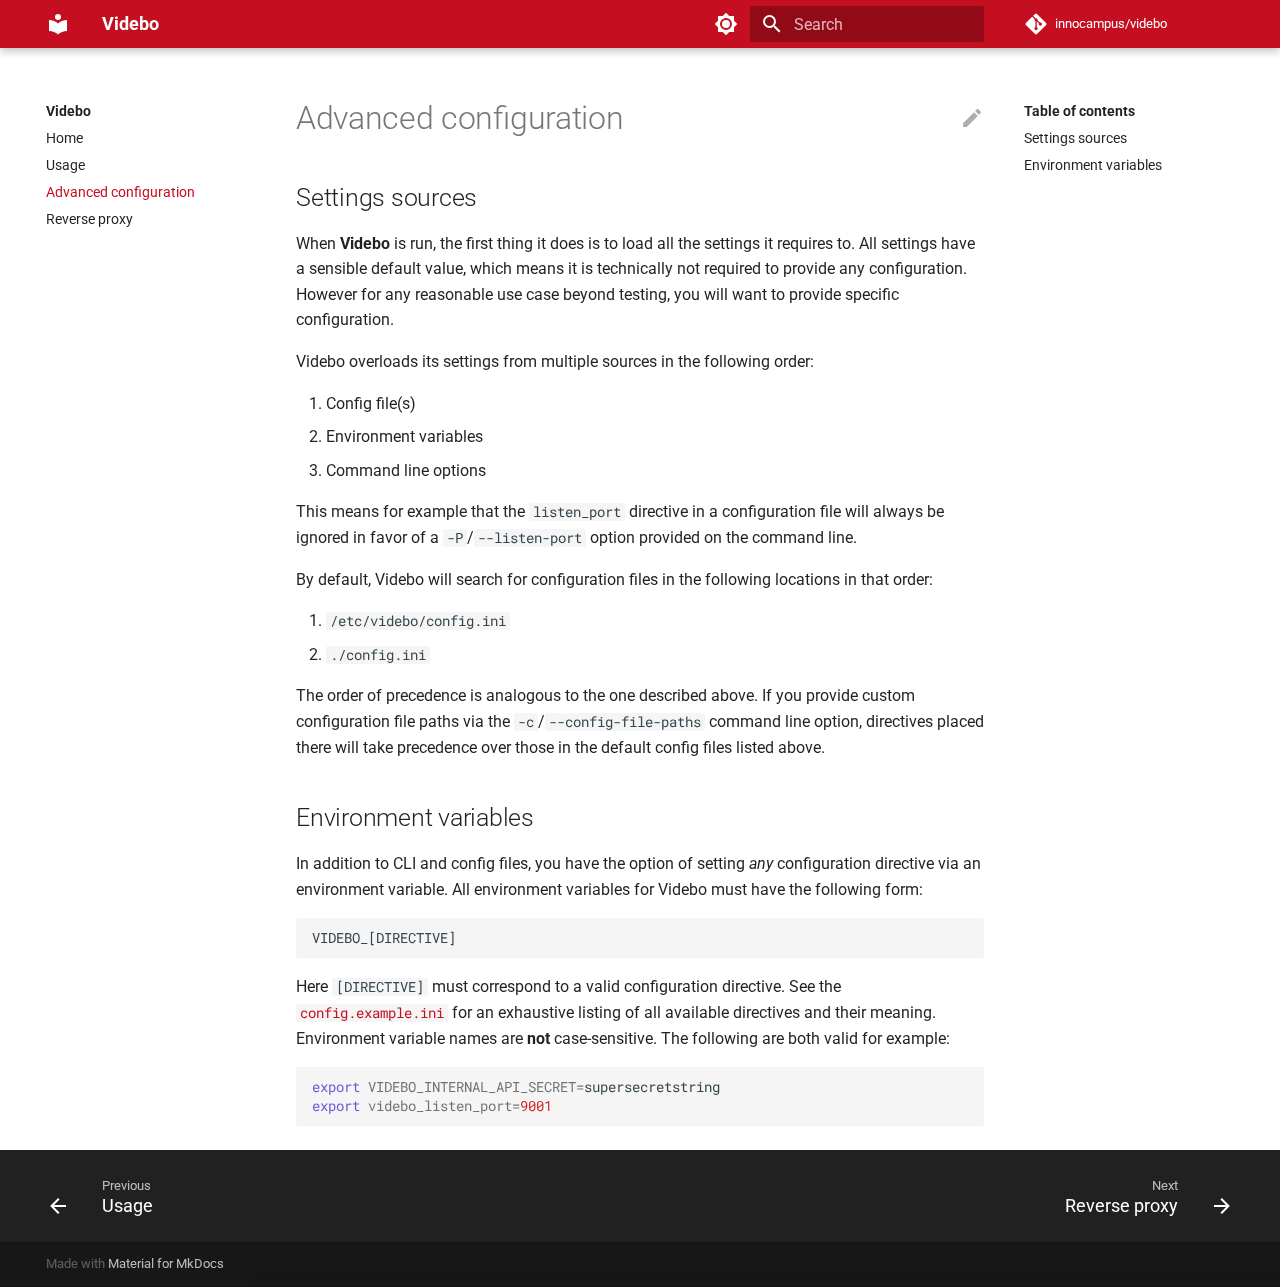
==== advanced-config/index.html @ 2b205567 "Deployed 0f320cf with MkDocs version: 1.3.1" ====
<!doctype html>
<html lang="en" class="no-js">
  <head>
    
      <meta charset="utf-8">
      <meta name="viewport" content="width=device-width,initial-scale=1">
      
        <meta name="description" content="Distributed video hosting for Moodle and other LMS">
      
      
      
      <link rel="icon" href="../assets/images/favicon.png">
      <meta name="generator" content="mkdocs-1.3.1, mkdocs-material-8.4.2">
    
    
      
        <title>Advanced configuration - Videbo</title>
      
    
    
      <link rel="stylesheet" href="../assets/stylesheets/main.69437709.min.css">
      
        
        <link rel="stylesheet" href="../assets/stylesheets/palette.cbb835fc.min.css">
        
      
      
    
    
    
      
        
        
        <link rel="preconnect" href="https://fonts.gstatic.com" crossorigin>
        <link rel="stylesheet" href="https://fonts.googleapis.com/css?family=Roboto:300,300i,400,400i,700,700i%7CRoboto+Mono:400,400i,700,700i&display=fallback">
        <style>:root{--md-text-font:"Roboto";--md-code-font:"Roboto Mono"}</style>
      
    
    
      <link rel="stylesheet" href="../assets/_mkdocstrings.css">
    
      <link rel="stylesheet" href="../css/extra.css">
    
    <script>__md_scope=new URL("..",location),__md_hash=e=>[...e].reduce((e,_)=>(e<<5)-e+_.charCodeAt(0),0),__md_get=(e,_=localStorage,t=__md_scope)=>JSON.parse(_.getItem(t.pathname+"."+e)),__md_set=(e,_,t=localStorage,a=__md_scope)=>{try{t.setItem(a.pathname+"."+e,JSON.stringify(_))}catch(e){}}</script>
    
      

    
    
  </head>
  
  
    
    
      
    
    
    
    
    <body dir="ltr" data-md-color-scheme="tub" data-md-color-primary="" data-md-color-accent="red">
  
    
    
      <script>var palette=__md_get("__palette");if(palette&&"object"==typeof palette.color)for(var key of Object.keys(palette.color))document.body.setAttribute("data-md-color-"+key,palette.color[key])</script>
    
    <input class="md-toggle" data-md-toggle="drawer" type="checkbox" id="__drawer" autocomplete="off">
    <input class="md-toggle" data-md-toggle="search" type="checkbox" id="__search" autocomplete="off">
    <label class="md-overlay" for="__drawer"></label>
    <div data-md-component="skip">
      
        
        <a href="#settings-sources" class="md-skip">
          Skip to content
        </a>
      
    </div>
    <div data-md-component="announce">
      
    </div>
    
    
      

<header class="md-header" data-md-component="header">
  <nav class="md-header__inner md-grid" aria-label="Header">
    <a href=".." title="Videbo" class="md-header__button md-logo" aria-label="Videbo" data-md-component="logo">
      
  
  <svg xmlns="http://www.w3.org/2000/svg" viewBox="0 0 24 24"><path d="M12 8a3 3 0 0 0 3-3 3 3 0 0 0-3-3 3 3 0 0 0-3 3 3 3 0 0 0 3 3m0 3.54C9.64 9.35 6.5 8 3 8v11c3.5 0 6.64 1.35 9 3.54 2.36-2.19 5.5-3.54 9-3.54V8c-3.5 0-6.64 1.35-9 3.54Z"/></svg>

    </a>
    <label class="md-header__button md-icon" for="__drawer">
      <svg xmlns="http://www.w3.org/2000/svg" viewBox="0 0 24 24"><path d="M3 6h18v2H3V6m0 5h18v2H3v-2m0 5h18v2H3v-2Z"/></svg>
    </label>
    <div class="md-header__title" data-md-component="header-title">
      <div class="md-header__ellipsis">
        <div class="md-header__topic">
          <span class="md-ellipsis">
            Videbo
          </span>
        </div>
        <div class="md-header__topic" data-md-component="header-topic">
          <span class="md-ellipsis">
            
              Advanced configuration
            
          </span>
        </div>
      </div>
    </div>
    
      <form class="md-header__option" data-md-component="palette">
        
          
          
          <input class="md-option" data-md-color-media="(prefers-color-scheme: light)" data-md-color-scheme="tub" data-md-color-primary="" data-md-color-accent="red"  aria-label="Switch to dark mode"  type="radio" name="__palette" id="__palette_1">
          
            <label class="md-header__button md-icon" title="Switch to dark mode" for="__palette_2" hidden>
              <svg xmlns="http://www.w3.org/2000/svg" viewBox="0 0 24 24"><path d="M12 8a4 4 0 0 0-4 4 4 4 0 0 0 4 4 4 4 0 0 0 4-4 4 4 0 0 0-4-4m0 10a6 6 0 0 1-6-6 6 6 0 0 1 6-6 6 6 0 0 1 6 6 6 6 0 0 1-6 6m8-9.31V4h-4.69L12 .69 8.69 4H4v4.69L.69 12 4 15.31V20h4.69L12 23.31 15.31 20H20v-4.69L23.31 12 20 8.69Z"/></svg>
            </label>
          
        
          
          
          <input class="md-option" data-md-color-media="(prefers-color-scheme: dark)" data-md-color-scheme="slate" data-md-color-primary="" data-md-color-accent="red"  aria-label="Switch to light mode"  type="radio" name="__palette" id="__palette_2">
          
            <label class="md-header__button md-icon" title="Switch to light mode" for="__palette_1" hidden>
              <svg xmlns="http://www.w3.org/2000/svg" viewBox="0 0 24 24"><path d="M12 18c-.89 0-1.74-.2-2.5-.55C11.56 16.5 13 14.42 13 12c0-2.42-1.44-4.5-3.5-5.45C10.26 6.2 11.11 6 12 6a6 6 0 0 1 6 6 6 6 0 0 1-6 6m8-9.31V4h-4.69L12 .69 8.69 4H4v4.69L.69 12 4 15.31V20h4.69L12 23.31 15.31 20H20v-4.69L23.31 12 20 8.69Z"/></svg>
            </label>
          
        
      </form>
    
    
    
      <label class="md-header__button md-icon" for="__search">
        <svg xmlns="http://www.w3.org/2000/svg" viewBox="0 0 24 24"><path d="M9.5 3A6.5 6.5 0 0 1 16 9.5c0 1.61-.59 3.09-1.56 4.23l.27.27h.79l5 5-1.5 1.5-5-5v-.79l-.27-.27A6.516 6.516 0 0 1 9.5 16 6.5 6.5 0 0 1 3 9.5 6.5 6.5 0 0 1 9.5 3m0 2C7 5 5 7 5 9.5S7 14 9.5 14 14 12 14 9.5 12 5 9.5 5Z"/></svg>
      </label>
      <div class="md-search" data-md-component="search" role="dialog">
  <label class="md-search__overlay" for="__search"></label>
  <div class="md-search__inner" role="search">
    <form class="md-search__form" name="search">
      <input type="text" class="md-search__input" name="query" aria-label="Search" placeholder="Search" autocapitalize="off" autocorrect="off" autocomplete="off" spellcheck="false" data-md-component="search-query" required>
      <label class="md-search__icon md-icon" for="__search">
        <svg xmlns="http://www.w3.org/2000/svg" viewBox="0 0 24 24"><path d="M9.5 3A6.5 6.5 0 0 1 16 9.5c0 1.61-.59 3.09-1.56 4.23l.27.27h.79l5 5-1.5 1.5-5-5v-.79l-.27-.27A6.516 6.516 0 0 1 9.5 16 6.5 6.5 0 0 1 3 9.5 6.5 6.5 0 0 1 9.5 3m0 2C7 5 5 7 5 9.5S7 14 9.5 14 14 12 14 9.5 12 5 9.5 5Z"/></svg>
        <svg xmlns="http://www.w3.org/2000/svg" viewBox="0 0 24 24"><path d="M20 11v2H8l5.5 5.5-1.42 1.42L4.16 12l7.92-7.92L13.5 5.5 8 11h12Z"/></svg>
      </label>
      <nav class="md-search__options" aria-label="Search">
        
        <button type="reset" class="md-search__icon md-icon" aria-label="Clear" tabindex="-1">
          <svg xmlns="http://www.w3.org/2000/svg" viewBox="0 0 24 24"><path d="M19 6.41 17.59 5 12 10.59 6.41 5 5 6.41 10.59 12 5 17.59 6.41 19 12 13.41 17.59 19 19 17.59 13.41 12 19 6.41Z"/></svg>
        </button>
      </nav>
      
    </form>
    <div class="md-search__output">
      <div class="md-search__scrollwrap" data-md-scrollfix>
        <div class="md-search-result" data-md-component="search-result">
          <div class="md-search-result__meta">
            Initializing search
          </div>
          <ol class="md-search-result__list"></ol>
        </div>
      </div>
    </div>
  </div>
</div>
    
    
      <div class="md-header__source">
        <a href="https://github.com/innocampus/videbo" title="Go to repository" class="md-source" data-md-component="source">
  <div class="md-source__icon md-icon">
    
    <svg xmlns="http://www.w3.org/2000/svg" viewBox="0 0 448 512"><!--! Font Awesome Free 6.1.2 by @fontawesome - https://fontawesome.com License - https://fontawesome.com/license/free (Icons: CC BY 4.0, Fonts: SIL OFL 1.1, Code: MIT License) Copyright 2022 Fonticons, Inc.--><path d="M439.55 236.05 244 40.45a28.87 28.87 0 0 0-40.81 0l-40.66 40.63 51.52 51.52c27.06-9.14 52.68 16.77 43.39 43.68l49.66 49.66c34.23-11.8 61.18 31 35.47 56.69-26.49 26.49-70.21-2.87-56-37.34L240.22 199v121.85c25.3 12.54 22.26 41.85 9.08 55a34.34 34.34 0 0 1-48.55 0c-17.57-17.6-11.07-46.91 11.25-56v-123c-20.8-8.51-24.6-30.74-18.64-45L142.57 101 8.45 235.14a28.86 28.86 0 0 0 0 40.81l195.61 195.6a28.86 28.86 0 0 0 40.8 0l194.69-194.69a28.86 28.86 0 0 0 0-40.81z"/></svg>
  </div>
  <div class="md-source__repository">
    innocampus/videbo
  </div>
</a>
      </div>
    
  </nav>
  
</header>
    
    <div class="md-container" data-md-component="container">
      
      
        
          
        
      
      <main class="md-main" data-md-component="main">
        <div class="md-main__inner md-grid">
          
            
              
              <div class="md-sidebar md-sidebar--primary" data-md-component="sidebar" data-md-type="navigation" >
                <div class="md-sidebar__scrollwrap">
                  <div class="md-sidebar__inner">
                    


<nav class="md-nav md-nav--primary" aria-label="Navigation" data-md-level="0">
  <label class="md-nav__title" for="__drawer">
    <a href=".." title="Videbo" class="md-nav__button md-logo" aria-label="Videbo" data-md-component="logo">
      
  
  <svg xmlns="http://www.w3.org/2000/svg" viewBox="0 0 24 24"><path d="M12 8a3 3 0 0 0 3-3 3 3 0 0 0-3-3 3 3 0 0 0-3 3 3 3 0 0 0 3 3m0 3.54C9.64 9.35 6.5 8 3 8v11c3.5 0 6.64 1.35 9 3.54 2.36-2.19 5.5-3.54 9-3.54V8c-3.5 0-6.64 1.35-9 3.54Z"/></svg>

    </a>
    Videbo
  </label>
  
    <div class="md-nav__source">
      <a href="https://github.com/innocampus/videbo" title="Go to repository" class="md-source" data-md-component="source">
  <div class="md-source__icon md-icon">
    
    <svg xmlns="http://www.w3.org/2000/svg" viewBox="0 0 448 512"><!--! Font Awesome Free 6.1.2 by @fontawesome - https://fontawesome.com License - https://fontawesome.com/license/free (Icons: CC BY 4.0, Fonts: SIL OFL 1.1, Code: MIT License) Copyright 2022 Fonticons, Inc.--><path d="M439.55 236.05 244 40.45a28.87 28.87 0 0 0-40.81 0l-40.66 40.63 51.52 51.52c27.06-9.14 52.68 16.77 43.39 43.68l49.66 49.66c34.23-11.8 61.18 31 35.47 56.69-26.49 26.49-70.21-2.87-56-37.34L240.22 199v121.85c25.3 12.54 22.26 41.85 9.08 55a34.34 34.34 0 0 1-48.55 0c-17.57-17.6-11.07-46.91 11.25-56v-123c-20.8-8.51-24.6-30.74-18.64-45L142.57 101 8.45 235.14a28.86 28.86 0 0 0 0 40.81l195.61 195.6a28.86 28.86 0 0 0 40.8 0l194.69-194.69a28.86 28.86 0 0 0 0-40.81z"/></svg>
  </div>
  <div class="md-source__repository">
    innocampus/videbo
  </div>
</a>
    </div>
  
  <ul class="md-nav__list" data-md-scrollfix>
    
      
      
      

  
  
  
    <li class="md-nav__item">
      <a href=".." class="md-nav__link">
        Home
      </a>
    </li>
  

    
      
      
      

  
  
  
    <li class="md-nav__item">
      <a href="../usage/" class="md-nav__link">
        Usage
      </a>
    </li>
  

    
      
      
      

  
  
    
  
  
    <li class="md-nav__item md-nav__item--active">
      
      <input class="md-nav__toggle md-toggle" data-md-toggle="toc" type="checkbox" id="__toc">
      
      
      
        <label class="md-nav__link md-nav__link--active" for="__toc">
          Advanced configuration
          <span class="md-nav__icon md-icon"></span>
        </label>
      
      <a href="./" class="md-nav__link md-nav__link--active">
        Advanced configuration
      </a>
      
        

<nav class="md-nav md-nav--secondary" aria-label="Table of contents">
  
  
  
  
    <label class="md-nav__title" for="__toc">
      <span class="md-nav__icon md-icon"></span>
      Table of contents
    </label>
    <ul class="md-nav__list" data-md-component="toc" data-md-scrollfix>
      
        <li class="md-nav__item">
  <a href="#settings-sources" class="md-nav__link">
    Settings sources
  </a>
  
</li>
      
        <li class="md-nav__item">
  <a href="#environment-variables" class="md-nav__link">
    Environment variables
  </a>
  
</li>
      
    </ul>
  
</nav>
      
    </li>
  

    
      
      
      

  
  
  
    <li class="md-nav__item">
      <a href="../reverse-proxy/" class="md-nav__link">
        Reverse proxy
      </a>
    </li>
  

    
  </ul>
</nav>
                  </div>
                </div>
              </div>
            
            
              
              <div class="md-sidebar md-sidebar--secondary" data-md-component="sidebar" data-md-type="toc" >
                <div class="md-sidebar__scrollwrap">
                  <div class="md-sidebar__inner">
                    

<nav class="md-nav md-nav--secondary" aria-label="Table of contents">
  
  
  
  
    <label class="md-nav__title" for="__toc">
      <span class="md-nav__icon md-icon"></span>
      Table of contents
    </label>
    <ul class="md-nav__list" data-md-component="toc" data-md-scrollfix>
      
        <li class="md-nav__item">
  <a href="#settings-sources" class="md-nav__link">
    Settings sources
  </a>
  
</li>
      
        <li class="md-nav__item">
  <a href="#environment-variables" class="md-nav__link">
    Environment variables
  </a>
  
</li>
      
    </ul>
  
</nav>
                  </div>
                </div>
              </div>
            
          
          <div class="md-content" data-md-component="content">
            <article class="md-content__inner md-typeset">
              
                
  <a href="https://github.com/innocampus/videbo/edit/master/docs/advanced-config.md" title="Edit this page" class="md-content__button md-icon">
    <svg xmlns="http://www.w3.org/2000/svg" viewBox="0 0 24 24"><path d="M20.71 7.04c.39-.39.39-1.04 0-1.41l-2.34-2.34c-.37-.39-1.02-.39-1.41 0l-1.84 1.83 3.75 3.75M3 17.25V21h3.75L17.81 9.93l-3.75-3.75L3 17.25Z"/></svg>
  </a>



  <h1>Advanced configuration</h1>

<h2 id="settings-sources">Settings sources</h2>
<p>When <strong>Videbo</strong> is run, the first thing it does is to load all the settings it requires to. All settings have a sensible default value, which means it is technically not required to provide any configuration. However for any reasonable use case beyond testing, you will want to provide specific configuration.</p>
<p>Videbo overloads its settings from multiple sources in the following order:</p>
<ol>
<li>Config file(s)</li>
<li>Environment variables</li>
<li>Command line options</li>
</ol>
<p>This means for example that the <code>listen_port</code> directive in a configuration file will always be ignored in favor of a <code>-P</code>/<code>--listen-port</code> option provided on the command line.</p>
<p>By default, Videbo will search for configuration files in the following locations in that order:</p>
<ol>
<li><code>/etc/videbo/config.ini</code></li>
<li><code>./config.ini</code></li>
</ol>
<p>The order of precedence is analogous to the one described above. If you provide custom configuration file paths via the <code>-c</code>/<code>--config-file-paths</code> command line option, directives placed there will take precedence over those in the default config files listed above.</p>
<h2 id="environment-variables">Environment variables</h2>
<p>In addition to CLI and config files, you have the option of setting <em>any</em> configuration directive via an environment variable. All environment variables for Videbo must have the following form:
<div class="highlight"><pre><span></span><code>VIDEBO_[DIRECTIVE]
</code></pre></div></p>
<p>Here <code>[DIRECTIVE]</code> must correspond to a valid configuration directive. See the <a class="external-link" href="https://github.com/innocampus/videbo/blob/master/config.example.ini" target="_blank"><code>config.example.ini</code></a> for an exhaustive listing of all available directives and their meaning. Environment variable names are <strong>not</strong> case-sensitive. The following are both valid for example:
<div class="highlight"><pre><span></span><code><span class="nb">export</span> <span class="nv">VIDEBO_INTERNAL_API_SECRET</span><span class="o">=</span>supersecretstring
<span class="nb">export</span> <span class="nv">videbo_listen_port</span><span class="o">=</span><span class="m">9001</span>
</code></pre></div></p>




              
            </article>
            
          </div>
        </div>
        
      </main>
      
        <footer class="md-footer">
  
    
    <nav class="md-footer__inner md-grid" aria-label="Footer" >
      
        
        <a href="../usage/" class="md-footer__link md-footer__link--prev" aria-label="Previous: Usage" rel="prev">
          <div class="md-footer__button md-icon">
            <svg xmlns="http://www.w3.org/2000/svg" viewBox="0 0 24 24"><path d="M20 11v2H8l5.5 5.5-1.42 1.42L4.16 12l7.92-7.92L13.5 5.5 8 11h12Z"/></svg>
          </div>
          <div class="md-footer__title">
            <div class="md-ellipsis">
              <span class="md-footer__direction">
                Previous
              </span>
              Usage
            </div>
          </div>
        </a>
      
      
        
        <a href="../reverse-proxy/" class="md-footer__link md-footer__link--next" aria-label="Next: Reverse proxy" rel="next">
          <div class="md-footer__title">
            <div class="md-ellipsis">
              <span class="md-footer__direction">
                Next
              </span>
              Reverse proxy
            </div>
          </div>
          <div class="md-footer__button md-icon">
            <svg xmlns="http://www.w3.org/2000/svg" viewBox="0 0 24 24"><path d="M4 11v2h12l-5.5 5.5 1.42 1.42L19.84 12l-7.92-7.92L10.5 5.5 16 11H4Z"/></svg>
          </div>
        </a>
      
    </nav>
  
  <div class="md-footer-meta md-typeset">
    <div class="md-footer-meta__inner md-grid">
      <div class="md-copyright">
  
  
    Made with
    <a href="https://squidfunk.github.io/mkdocs-material/" target="_blank" rel="noopener">
      Material for MkDocs
    </a>
  
</div>
      
    </div>
  </div>
</footer>
      
    </div>
    <div class="md-dialog" data-md-component="dialog">
      <div class="md-dialog__inner md-typeset"></div>
    </div>
    
    <script id="__config" type="application/json">{"base": "..", "features": [], "search": "../assets/javascripts/workers/search.ecf98df9.min.js", "translations": {"clipboard.copied": "Copied to clipboard", "clipboard.copy": "Copy to clipboard", "search.config.lang": "en", "search.config.pipeline": "trimmer, stopWordFilter", "search.config.separator": "[\\s\\-]+", "search.placeholder": "Search", "search.result.more.one": "1 more on this page", "search.result.more.other": "# more on this page", "search.result.none": "No matching documents", "search.result.one": "1 matching document", "search.result.other": "# matching documents", "search.result.placeholder": "Type to start searching", "search.result.term.missing": "Missing", "select.version.title": "Select version"}}</script>
    
    
      <script src="../assets/javascripts/bundle.9c69f0bc.min.js"></script>
      
    
  </body>
</html>
---- assets/stylesheets/main.69437709.min.css ----
@charset "UTF-8";html{-webkit-text-size-adjust:none;-moz-text-size-adjust:none;-ms-text-size-adjust:none;text-size-adjust:none;box-sizing:border-box}*,:after,:before{box-sizing:inherit}@media (prefers-reduced-motion){*,:after,:before{transition:none!important}}body{margin:0}a,button,input,label{-webkit-tap-highlight-color:transparent}a{color:inherit;text-decoration:none}hr{border:0;box-sizing:initial;display:block;height:.05rem;overflow:visible;padding:0}small{font-size:80%}sub,sup{line-height:1em}img{border-style:none}table{border-collapse:initial;border-spacing:0}td,th{font-weight:400;vertical-align:top}button{background:transparent;border:0;font-family:inherit;font-size:inherit;margin:0;padding:0}input{border:0;outline:none}:root,[data-md-color-scheme=default]{--md-default-fg-color:rgba(0,0,0,.87);--md-default-fg-color--light:rgba(0,0,0,.54);--md-default-fg-color--lighter:rgba(0,0,0,.32);--md-default-fg-color--lightest:rgba(0,0,0,.07);--md-default-bg-color:#fff;--md-default-bg-color--light:hsla(0,0%,100%,.7);--md-default-bg-color--lighter:hsla(0,0%,100%,.3);--md-default-bg-color--lightest:hsla(0,0%,100%,.12);--md-primary-fg-color:#4051b5;--md-primary-fg-color--light:#5d6cc0;--md-primary-fg-color--dark:#303fa1;--md-primary-bg-color:#fff;--md-primary-bg-color--light:hsla(0,0%,100%,.7);--md-accent-fg-color:#526cfe;--md-accent-fg-color--transparent:rgba(82,108,254,.1);--md-accent-bg-color:#fff;--md-accent-bg-color--light:hsla(0,0%,100%,.7);--md-code-fg-color:#36464e;--md-code-bg-color:#f5f5f5;--md-code-hl-color:rgba(255,255,0,.5);--md-code-hl-number-color:#d52a2a;--md-code-hl-special-color:#db1457;--md-code-hl-function-color:#a846b9;--md-code-hl-constant-color:#6e59d9;--md-code-hl-keyword-color:#3f6ec6;--md-code-hl-string-color:#1c7d4d;--md-code-hl-name-color:var(--md-code-fg-color);--md-code-hl-operator-color:var(--md-default-fg-color--light);--md-code-hl-punctuation-color:var(--md-default-fg-color--light);--md-code-hl-comment-color:var(--md-default-fg-color--light);--md-code-hl-generic-color:var(--md-default-fg-color--light);--md-code-hl-variable-color:var(--md-default-fg-color--light);--md-typeset-color:var(--md-default-fg-color);--md-typeset-a-color:var(--md-primary-fg-color);--md-typeset-mark-color:rgba(255,255,0,.5);--md-typeset-del-color:rgba(245,80,61,.15);--md-typeset-ins-color:rgba(11,213,112,.15);--md-typeset-kbd-color:#fafafa;--md-typeset-kbd-accent-color:#fff;--md-typeset-kbd-border-color:#b8b8b8;--md-typeset-table-color:rgba(0,0,0,.12);--md-admonition-fg-color:var(--md-default-fg-color);--md-admonition-bg-color:var(--md-default-bg-color);--md-footer-fg-color:#fff;--md-footer-fg-color--light:hsla(0,0%,100%,.7);--md-footer-fg-color--lighter:hsla(0,0%,100%,.3);--md-footer-bg-color:rgba(0,0,0,.87);--md-footer-bg-color--dark:rgba(0,0,0,.32);--md-shadow-z1:0 0.2rem 0.5rem rgba(0,0,0,.05),0 0 0.05rem rgba(0,0,0,.1);--md-shadow-z2:0 0.2rem 0.5rem rgba(0,0,0,.1),0 0 0.05rem rgba(0,0,0,.25);--md-shadow-z3:0 0.2rem 0.5rem rgba(0,0,0,.2),0 0 0.05rem rgba(0,0,0,.35)}.md-icon svg{fill:currentcolor;display:block;height:1.2rem;width:1.2rem}body{-webkit-font-smoothing:antialiased;-moz-osx-font-smoothing:grayscale;--md-text-font-family:var(--md-text-font,_),-apple-system,BlinkMacSystemFont,Helvetica,Arial,sans-serif;--md-code-font-family:var(--md-code-font,_),SFMono-Regular,Consolas,Menlo,monospace}body,input{font-feature-settings:"kern","liga";font-family:var(--md-text-font-family)}body,code,input,kbd,pre{color:var(--md-typeset-color)}code,kbd,pre{font-feature-settings:"kern";font-family:var(--md-code-font-family)}:root{--md-typeset-table-sort-icon:url('data:image/svg+xml;charset=utf-8,<svg xmlns="http://www.w3.org/2000/svg" viewBox="0 0 24 24"><path d="m18 21-4-4h3V7h-3l4-4 4 4h-3v10h3M2 19v-2h10v2M2 13v-2h7v2M2 7V5h4v2H2Z"/></svg>');--md-typeset-table-sort-icon--asc:url('data:image/svg+xml;charset=utf-8,<svg xmlns="http://www.w3.org/2000/svg" viewBox="0 0 24 24"><path d="M19 17h3l-4 4-4-4h3V3h2M2 17h10v2H2M6 5v2H2V5m0 6h7v2H2v-2Z"/></svg>');--md-typeset-table-sort-icon--desc:url('data:image/svg+xml;charset=utf-8,<svg xmlns="http://www.w3.org/2000/svg" viewBox="0 0 24 24"><path d="M19 7h3l-4-4-4 4h3v14h2M2 17h10v2H2M6 5v2H2V5m0 6h7v2H2v-2Z"/></svg>')}.md-typeset{-webkit-print-color-adjust:exact;color-adjust:exact;font-size:.8rem;line-height:1.6}@media print{.md-typeset{font-size:.68rem}}.md-typeset blockquote,.md-typeset dl,.md-typeset figure,.md-typeset ol,.md-typeset pre,.md-typeset ul{margin-bottom:1em;margin-top:1em}.md-typeset h1{color:var(--md-default-fg-color--light);font-size:2em;line-height:1.3;margin:0 0 1.25em}.md-typeset h1,.md-typeset h2{font-weight:300;letter-spacing:-.01em}.md-typeset h2{font-size:1.5625em;line-height:1.4;margin:1.6em 0 .64em}.md-typeset h3{font-size:1.25em;font-weight:400;letter-spacing:-.01em;line-height:1.5;margin:1.6em 0 .8em}.md-typeset h2+h3{margin-top:.8em}.md-typeset h4{font-weight:700;letter-spacing:-.01em;margin:1em 0}.md-typeset h5,.md-typeset h6{color:var(--md-default-fg-color--light);font-size:.8em;font-weight:700;letter-spacing:-.01em;margin:1.25em 0}.md-typeset h5{text-transform:uppercase}.md-typeset hr{border-bottom:.05rem solid var(--md-default-fg-color--lightest);display:flow-root;margin:1.5em 0}.md-typeset a{color:var(--md-typeset-a-color);word-break:break-word}.md-typeset a,.md-typeset a:before{transition:color 125ms}.md-typeset a:focus,.md-typeset a:hover{color:var(--md-accent-fg-color)}.md-typeset a:focus code,.md-typeset a:hover code{background-color:var(--md-accent-fg-color--transparent)}.md-typeset a code{color:currentcolor;transition:background-color 125ms}.md-typeset a.focus-visible{outline-color:var(--md-accent-fg-color);outline-offset:.2rem}.md-typeset code,.md-typeset kbd,.md-typeset pre{color:var(--md-code-fg-color);direction:ltr}@media print{.md-typeset code,.md-typeset kbd,.md-typeset pre{white-space:pre-wrap}}.md-typeset code{background-color:var(--md-code-bg-color);border-radius:.1rem;-webkit-box-decoration-break:clone;box-decoration-break:clone;font-size:.85em;padding:0 .2941176471em;word-break:break-word}.md-typeset code:not(.focus-visible){-webkit-tap-highlight-color:transparent;outline:none}.md-typeset pre{display:flow-root;line-height:1.4;position:relative}.md-typeset pre>code{-webkit-box-decoration-break:slice;box-decoration-break:slice;box-shadow:none;display:block;margin:0;outline-color:var(--md-accent-fg-color);overflow:auto;padding:.7720588235em 1.1764705882em;scrollbar-color:var(--md-default-fg-color--lighter) transparent;scrollbar-width:thin;touch-action:auto;word-break:normal}.md-typeset pre>code:hover{scrollbar-color:var(--md-accent-fg-color) transparent}.md-typeset pre>code::-webkit-scrollbar{height:.2rem;width:.2rem}.md-typeset pre>code::-webkit-scrollbar-thumb{background-color:var(--md-default-fg-color--lighter)}.md-typeset pre>code::-webkit-scrollbar-thumb:hover{background-color:var(--md-accent-fg-color)}.md-typeset kbd{background-color:var(--md-typeset-kbd-color);border-radius:.1rem;box-shadow:0 .1rem 0 .05rem var(--md-typeset-kbd-border-color),0 .1rem 0 var(--md-typeset-kbd-border-color),0 -.1rem .2rem var(--md-typeset-kbd-accent-color) inset;color:var(--md-default-fg-color);display:inline-block;font-size:.75em;padding:0 .6666666667em;vertical-align:text-top;word-break:break-word}.md-typeset mark{background-color:var(--md-typeset-mark-color);-webkit-box-decoration-break:clone;box-decoration-break:clone;color:inherit;word-break:break-word}.md-typeset abbr{border-bottom:.05rem dotted var(--md-default-fg-color--light);cursor:help;text-decoration:none}@media (hover:none){.md-typeset abbr{position:relative}.md-typeset abbr[title]:-webkit-any(:focus,:hover):after{background-color:var(--md-default-fg-color);border-radius:.1rem;box-shadow:var(--md-shadow-z3);color:var(--md-default-bg-color);content:attr(title);display:inline-block;font-size:.7rem;margin-top:2em;max-width:80%;min-width:-webkit-max-content;min-width:max-content;padding:.2rem .3rem;position:absolute;width:auto}.md-typeset abbr[title]:-moz-any(:focus,:hover):after{background-color:var(--md-default-fg-color);border-radius:.1rem;box-shadow:var(--md-shadow-z3);color:var(--md-default-bg-color);content:attr(title);display:inline-block;font-size:.7rem;margin-top:2em;max-width:80%;min-width:-moz-max-content;min-width:max-content;padding:.2rem .3rem;position:absolute;width:auto}[dir=ltr] .md-typeset abbr[title]:-webkit-any(:focus,:hover):after{left:0}[dir=ltr] .md-typeset abbr[title]:-moz-any(:focus,:hover):after{left:0}[dir=ltr] .md-typeset abbr[title]:is(:focus,:hover):after{left:0}[dir=rtl] .md-typeset abbr[title]:-webkit-any(:focus,:hover):after{right:0}[dir=rtl] .md-typeset abbr[title]:-moz-any(:focus,:hover):after{right:0}[dir=rtl] .md-typeset abbr[title]:is(:focus,:hover):after{right:0}.md-typeset abbr[title]:is(:focus,:hover):after{background-color:var(--md-default-fg-color);border-radius:.1rem;box-shadow:var(--md-shadow-z3);color:var(--md-default-bg-color);content:attr(title);display:inline-block;font-size:.7rem;margin-top:2em;max-width:80%;min-width:-webkit-max-content;min-width:-moz-max-content;min-width:max-content;padding:.2rem .3rem;position:absolute;width:auto}}.md-typeset small{opacity:.75}[dir=ltr] .md-typeset sub,[dir=ltr] .md-typeset sup{margin-left:.078125em}[dir=rtl] .md-typeset sub,[dir=rtl] .md-typeset sup{margin-right:.078125em}[dir=ltr] .md-typeset blockquote{padding-left:.6rem}[dir=rtl] .md-typeset blockquote{padding-right:.6rem}[dir=ltr] .md-typeset blockquote{border-left:.2rem solid var(--md-default-fg-color--lighter)}[dir=rtl] .md-typeset blockquote{border-right:.2rem solid var(--md-default-fg-color--lighter)}.md-typeset blockquote{color:var(--md-default-fg-color--light);margin-left:0;margin-right:0}.md-typeset ul{list-style-type:disc}[dir=ltr] .md-typeset ol,[dir=ltr] .md-typeset ul{margin-left:.625em}[dir=rtl] .md-typeset ol,[dir=rtl] .md-typeset ul{margin-right:.625em}.md-typeset ol,.md-typeset ul{padding:0}.md-typeset ol:not([hidden]),.md-typeset ul:not([hidden]){display:flow-root}.md-typeset ol ol,.md-typeset ul ol{list-style-type:lower-alpha}.md-typeset ol ol ol,.md-typeset ul ol ol{list-style-type:lower-roman}[dir=ltr] .md-typeset ol li,[dir=ltr] .md-typeset ul li{margin-left:1.25em}[dir=rtl] .md-typeset ol li,[dir=rtl] .md-typeset ul li{margin-right:1.25em}.md-typeset ol li,.md-typeset ul li{margin-bottom:.5em}.md-typeset ol li blockquote,.md-typeset ol li p,.md-typeset ul li blockquote,.md-typeset ul li p{margin:.5em 0}.md-typeset ol li:last-child,.md-typeset ul li:last-child{margin-bottom:0}.md-typeset ol li :-webkit-any(ul,ol),.md-typeset ul li :-webkit-any(ul,ol){margin-bottom:.5em;margin-top:.5em}.md-typeset ol li :-moz-any(ul,ol),.md-typeset ul li :-moz-any(ul,ol){margin-bottom:.5em;margin-top:.5em}[dir=ltr] .md-typeset ol li :-webkit-any(ul,ol),[dir=ltr] .md-typeset ul li :-webkit-any(ul,ol){margin-left:.625em}[dir=ltr] .md-typeset ol li :-moz-any(ul,ol),[dir=ltr] .md-typeset ul li :-moz-any(ul,ol){margin-left:.625em}[dir=ltr] .md-typeset ol li :is(ul,ol),[dir=ltr] .md-typeset ul li :is(ul,ol){margin-left:.625em}[dir=rtl] .md-typeset ol li :-webkit-any(ul,ol),[dir=rtl] .md-typeset ul li :-webkit-any(ul,ol){margin-right:.625em}[dir=rtl] .md-typeset ol li :-moz-any(ul,ol),[dir=rtl] .md-typeset ul li :-moz-any(ul,ol){margin-right:.625em}[dir=rtl] .md-typeset ol li :is(ul,ol),[dir=rtl] .md-typeset ul li :is(ul,ol){margin-right:.625em}.md-typeset ol li :is(ul,ol),.md-typeset ul li :is(ul,ol){margin-bottom:.5em;margin-top:.5em}[dir=ltr] .md-typeset dd{margin-left:1.875em}[dir=rtl] .md-typeset dd{margin-right:1.875em}.md-typeset dd{margin-bottom:1.5em;margin-top:1em}.md-typeset img,.md-typeset svg,.md-typeset video{height:auto;max-width:100%}.md-typeset img[align=left]{margin:1em 1em 1em 0}.md-typeset img[align=right]{margin:1em 0 1em 1em}.md-typeset img[align]:only-child{margin-top:0}.md-typeset img[src$="#gh-dark-mode-only"],.md-typeset img[src$="#only-dark"]{display:none}.md-typeset figure{display:flow-root;margin:1em auto;max-width:100%;text-align:center;width:-webkit-fit-content;width:-moz-fit-content;width:fit-content}.md-typeset figure img{display:block}.md-typeset figcaption{font-style:italic;margin:1em auto;max-width:24rem}.md-typeset iframe{max-width:100%}.md-typeset table:not([class]){background-color:var(--md-default-bg-color);border:.05rem solid var(--md-typeset-table-color);border-radius:.1rem;display:inline-block;font-size:.64rem;max-width:100%;overflow:auto;touch-action:auto}@media print{.md-typeset table:not([class]){display:table}}.md-typeset table:not([class])+*{margin-top:1.5em}.md-typeset table:not([class]) :-webkit-any(th,td)>:first-child{margin-top:0}.md-typeset table:not([class]) :-moz-any(th,td)>:first-child{margin-top:0}.md-typeset table:not([class]) :is(th,td)>:first-child{margin-top:0}.md-typeset table:not([class]) :-webkit-any(th,td)>:last-child{margin-bottom:0}.md-typeset table:not([class]) :-moz-any(th,td)>:last-child{margin-bottom:0}.md-typeset table:not([class]) :is(th,td)>:last-child{margin-bottom:0}.md-typeset table:not([class]) :-webkit-any(th,td):not([align]){text-align:left}.md-typeset table:not([class]) :-moz-any(th,td):not([align]){text-align:left}.md-typeset table:not([class]) :is(th,td):not([align]){text-align:left}[dir=rtl] .md-typeset table:not([class]) :-webkit-any(th,td):not([align]){text-align:right}[dir=rtl] .md-typeset table:not([class]) :-moz-any(th,td):not([align]){text-align:right}[dir=rtl] .md-typeset table:not([class]) :is(th,td):not([align]){text-align:right}.md-typeset table:not([class]) th{font-weight:700;min-width:5rem;padding:.9375em 1.25em;vertical-align:top}.md-typeset table:not([class]) th a{color:inherit}.md-typeset table:not([class]) td{border-top:.05rem solid var(--md-typeset-table-color);padding:.9375em 1.25em;vertical-align:top}.md-typeset table:not([class]) tbody tr{transition:background-color 125ms}.md-typeset table:not([class]) tbody tr:hover{background-color:rgba(0,0,0,.035);box-shadow:0 .05rem 0 var(--md-default-bg-color) inset}.md-typeset table:not([class]) a{word-break:normal}.md-typeset table th[role=columnheader]{cursor:pointer}[dir=ltr] .md-typeset table th[role=columnheader]:after{margin-left:.5em}[dir=rtl] .md-typeset table th[role=columnheader]:after{margin-right:.5em}.md-typeset table th[role=columnheader]:after{content:"";display:inline-block;height:1.2em;-webkit-mask-image:var(--md-typeset-table-sort-icon);mask-image:var(--md-typeset-table-sort-icon);-webkit-mask-repeat:no-repeat;mask-repeat:no-repeat;-webkit-mask-size:contain;mask-size:contain;transition:background-color 125ms;vertical-align:text-bottom;width:1.2em}.md-typeset table th[role=columnheader]:hover:after{background-color:var(--md-default-fg-color--lighter)}.md-typeset table th[role=columnheader][aria-sort=ascending]:after{background-color:var(--md-default-fg-color--light);-webkit-mask-image:var(--md-typeset-table-sort-icon--asc);mask-image:var(--md-typeset-table-sort-icon--asc)}.md-typeset table th[role=columnheader][aria-sort=descending]:after{background-color:var(--md-default-fg-color--light);-webkit-mask-image:var(--md-typeset-table-sort-icon--desc);mask-image:var(--md-typeset-table-sort-icon--desc)}.md-typeset__scrollwrap{margin:1em -.8rem;overflow-x:auto;touch-action:auto}.md-typeset__table{display:inline-block;margin-bottom:.5em;padding:0 .8rem}@media print{.md-typeset__table{display:block}}html .md-typeset__table table{display:table;margin:0;overflow:hidden;width:100%}@media screen and (max-width:44.9375em){.md-content__inner>pre{margin:1em -.8rem}.md-content__inner>pre code{border-radius:0}}.md-banner{background-color:var(--md-footer-bg-color);color:var(--md-footer-fg-color);overflow:auto}@media print{.md-banner{display:none}}.md-banner--warning{background:var(--md-typeset-mark-color);color:var(--md-default-fg-color)}.md-banner__inner{font-size:.7rem;margin:.6rem auto;padding:0 .8rem}.md-banner__button{color:inherit;cursor:pointer;float:right;transition:opacity .25s}.md-banner__button:hover{opacity:.7}html{font-size:125%;height:100%;overflow-x:hidden}@media screen and (min-width:100em){html{font-size:137.5%}}@media screen and (min-width:125em){html{font-size:150%}}body{background-color:var(--md-default-bg-color);display:flex;flex-direction:column;font-size:.5rem;min-height:100%;position:relative;width:100%}@media print{body{display:block}}@media screen and (max-width:59.9375em){body[data-md-scrolllock]{position:fixed}}.md-grid{margin-left:auto;margin-right:auto;max-width:61rem}.md-container{display:flex;flex-direction:column;flex-grow:1}@media print{.md-container{display:block}}.md-main{flex-grow:1}.md-main__inner{display:flex;height:100%;margin-top:1.5rem}.md-ellipsis{overflow:hidden;text-overflow:ellipsis;white-space:nowrap}.md-toggle{display:none}.md-option{height:0;opacity:0;position:absolute;width:0}.md-option:checked+label:not([hidden]){display:block}.md-option.focus-visible+label{outline-color:var(--md-accent-fg-color);outline-style:auto}.md-skip{background-color:var(--md-default-fg-color);border-radius:.1rem;color:var(--md-default-bg-color);font-size:.64rem;margin:.5rem;opacity:0;outline-color:var(--md-accent-fg-color);padding:.3rem .5rem;position:fixed;transform:translateY(.4rem);z-index:-1}.md-skip:focus{opacity:1;transform:translateY(0);transition:transform .25s cubic-bezier(.4,0,.2,1),opacity 175ms 75ms;z-index:10}@page{margin:25mm}:root{--md-clipboard-icon:url('data:image/svg+xml;charset=utf-8,<svg xmlns="http://www.w3.org/2000/svg" viewBox="0 0 24 24"><path d="M19 21H8V7h11m0-2H8a2 2 0 0 0-2 2v14a2 2 0 0 0 2 2h11a2 2 0 0 0 2-2V7a2 2 0 0 0-2-2m-3-4H4a2 2 0 0 0-2 2v14h2V3h12V1Z"/></svg>')}.md-clipboard{border-radius:.1rem;color:var(--md-default-fg-color--lightest);cursor:pointer;height:1.5em;outline-color:var(--md-accent-fg-color);outline-offset:.1rem;position:absolute;right:.5em;top:.5em;transition:color .25s;width:1.5em;z-index:1}@media print{.md-clipboard{display:none}}.md-clipboard:not(.focus-visible){-webkit-tap-highlight-color:transparent;outline:none}:hover>.md-clipboard{color:var(--md-default-fg-color--light)}.md-clipboard:-webkit-any(:focus,:hover){color:var(--md-accent-fg-color)}.md-clipboard:-moz-any(:focus,:hover){color:var(--md-accent-fg-color)}.md-clipboard:is(:focus,:hover){color:var(--md-accent-fg-color)}.md-clipboard:after{background-color:currentcolor;content:"";display:block;height:1.125em;margin:0 auto;-webkit-mask-image:var(--md-clipboard-icon);mask-image:var(--md-clipboard-icon);-webkit-mask-repeat:no-repeat;mask-repeat:no-repeat;-webkit-mask-size:contain;mask-size:contain;width:1.125em}.md-clipboard--inline{cursor:pointer}.md-clipboard--inline code{transition:color .25s,background-color .25s}.md-clipboard--inline:-webkit-any(:focus,:hover) code{background-color:var(--md-accent-fg-color--transparent);color:var(--md-accent-fg-color)}.md-clipboard--inline:-moz-any(:focus,:hover) code{background-color:var(--md-accent-fg-color--transparent);color:var(--md-accent-fg-color)}.md-clipboard--inline:is(:focus,:hover) code{background-color:var(--md-accent-fg-color--transparent);color:var(--md-accent-fg-color)}@-webkit-keyframes consent{0%{opacity:0;transform:translateY(100%)}to{opacity:1;transform:translateY(0)}}@keyframes consent{0%{opacity:0;transform:translateY(100%)}to{opacity:1;transform:translateY(0)}}@-webkit-keyframes overlay{0%{opacity:0}to{opacity:1}}@keyframes overlay{0%{opacity:0}to{opacity:1}}.md-consent__overlay{-webkit-animation:overlay .25s both;animation:overlay .25s both;-webkit-backdrop-filter:blur(.1rem);backdrop-filter:blur(.1rem);background-color:rgba(0,0,0,.54);height:100%;opacity:1;position:fixed;top:0;width:100%;z-index:5}.md-consent__inner{-webkit-animation:consent .5s cubic-bezier(.1,.7,.1,1) both;animation:consent .5s cubic-bezier(.1,.7,.1,1) both;background-color:var(--md-default-bg-color);border:0;border-radius:.1rem;bottom:0;box-shadow:0 0 .2rem rgba(0,0,0,.1),0 .2rem .4rem rgba(0,0,0,.2);max-height:100%;overflow:auto;padding:0;position:fixed;width:100%;z-index:5}.md-consent__form{padding:.8rem}.md-consent__settings{display:none;margin:1em 0}input:checked+.md-consent__settings{display:block}.md-consent__controls{margin-bottom:.8rem}.md-typeset .md-consent__controls .md-button{display:inline}@media screen and (max-width:44.9375em){.md-typeset .md-consent__controls .md-button{display:block;margin-top:.4rem;text-align:center;width:100%}}.md-consent label{cursor:pointer}.md-content{flex-grow:1;min-width:0}.md-content__inner{margin:0 .8rem 1.2rem;padding-top:.6rem}@media screen and (min-width:76.25em){[dir=ltr] .md-sidebar--primary:not([hidden])~.md-content>.md-content__inner{margin-left:1.2rem}[dir=ltr] .md-sidebar--secondary:not([hidden])~.md-content>.md-content__inner,[dir=rtl] .md-sidebar--primary:not([hidden])~.md-content>.md-content__inner{margin-right:1.2rem}[dir=rtl] .md-sidebar--secondary:not([hidden])~.md-content>.md-content__inner{margin-left:1.2rem}}.md-content__inner:before{content:"";display:block;height:.4rem}.md-content__inner>:last-child{margin-bottom:0}[dir=ltr] .md-content__button{margin-left:.4rem}[dir=rtl] .md-content__button{margin-right:.4rem}.md-content__button{float:right;margin:.4rem 0;padding:0}@media print{.md-content__button{display:none}}[dir=rtl] .md-content__button{float:left}.md-typeset .md-content__button{color:var(--md-default-fg-color--lighter)}.md-content__button svg{display:inline;vertical-align:top}[dir=rtl] .md-content__button svg{transform:scaleX(-1)}[dir=ltr] .md-dialog{right:.8rem}[dir=rtl] .md-dialog{left:.8rem}.md-dialog{background-color:var(--md-default-fg-color);border-radius:.1rem;bottom:.8rem;box-shadow:var(--md-shadow-z3);min-width:11.1rem;opacity:0;padding:.4rem .6rem;pointer-events:none;position:fixed;transform:translateY(100%);transition:transform 0ms .4s,opacity .4s;z-index:4}@media print{.md-dialog{display:none}}.md-dialog--active{opacity:1;pointer-events:auto;transform:translateY(0);transition:transform .4s cubic-bezier(.075,.85,.175,1),opacity .4s}.md-dialog__inner{color:var(--md-default-bg-color);font-size:.7rem}.md-feedback{margin:2em 0 1em;text-align:center}.md-feedback fieldset{border:none;margin:0;padding:0}.md-feedback__title{font-weight:700;margin:1em auto}.md-feedback__inner{position:relative}.md-feedback__list{align-content:baseline;display:flex;flex-wrap:wrap;justify-content:center;position:relative}.md-feedback__list:hover .md-icon:not(:disabled){color:var(--md-default-fg-color--lighter)}:disabled .md-feedback__list{min-height:1.8rem}.md-feedback__icon{color:var(--md-default-fg-color--light);cursor:pointer;flex-shrink:0;margin:0 .1rem;transition:color 125ms}.md-feedback__icon:not(:disabled).md-icon:hover{color:var(--md-accent-fg-color)}.md-feedback__icon:disabled{color:var(--md-default-fg-color--lightest);pointer-events:none}.md-feedback__note{opacity:0;position:relative;transform:translateY(.4rem);transition:transform .4s cubic-bezier(.1,.7,.1,1),opacity .15s}.md-feedback__note>*{margin:0 auto;max-width:16rem}:disabled .md-feedback__note{opacity:1;transform:translateY(0)}.md-footer{background-color:var(--md-footer-bg-color);color:var(--md-footer-fg-color)}@media print{.md-footer{display:none}}.md-footer__inner{justify-content:space-between;overflow:auto;padding:.2rem}.md-footer__inner:not([hidden]){display:flex}.md-footer__link{display:flex;flex-grow:0.01;outline-color:var(--md-accent-fg-color);overflow:hidden;padding-bottom:.4rem;padding-top:1.4rem;transition:opacity .25s}.md-footer__link:-webkit-any(:focus,:hover){opacity:.7}.md-footer__link:-moz-any(:focus,:hover){opacity:.7}.md-footer__link:is(:focus,:hover){opacity:.7}[dir=rtl] .md-footer__link svg{transform:scaleX(-1)}@media screen and (max-width:44.9375em){.md-footer__link--prev .md-footer__title{display:none}}[dir=ltr] .md-footer__link--next{margin-left:auto}[dir=rtl] .md-footer__link--next{margin-right:auto}.md-footer__link--next{text-align:right}[dir=rtl] .md-footer__link--next{text-align:left}.md-footer__title{flex-grow:1;font-size:.9rem;line-height:2.4rem;max-width:calc(100% - 2.4rem);padding:0 1rem;position:relative;white-space:nowrap}.md-footer__button{margin:.2rem;padding:.4rem}.md-footer__direction{font-size:.64rem;left:0;margin-top:-1rem;opacity:.7;padding:0 1rem;position:absolute;right:0}.md-footer-meta{background-color:var(--md-footer-bg-color--dark)}.md-footer-meta__inner{display:flex;flex-wrap:wrap;justify-content:space-between;padding:.2rem}html .md-footer-meta.md-typeset a{color:var(--md-footer-fg-color--light)}html .md-footer-meta.md-typeset a:-webkit-any(:focus,:hover){color:var(--md-footer-fg-color)}html .md-footer-meta.md-typeset a:-moz-any(:focus,:hover){color:var(--md-footer-fg-color)}html .md-footer-meta.md-typeset a:is(:focus,:hover){color:var(--md-footer-fg-color)}.md-copyright{color:var(--md-footer-fg-color--lighter);font-size:.64rem;margin:auto .6rem;padding:.4rem 0;width:100%}@media screen and (min-width:45em){.md-copyright{width:auto}}.md-copyright__highlight{color:var(--md-footer-fg-color--light)}.md-social{margin:0 .4rem;padding:.2rem 0 .6rem}@media screen and (min-width:45em){.md-social{padding:.6rem 0}}.md-social__link{display:inline-block;height:1.6rem;text-align:center;width:1.6rem}.md-social__link:before{line-height:1.9}.md-social__link svg{fill:currentcolor;max-height:.8rem;vertical-align:-25%}.md-typeset .md-button{border:.1rem solid;border-radius:.1rem;color:var(--md-primary-fg-color);cursor:pointer;display:inline-block;font-weight:700;padding:.625em 2em;transition:color 125ms,background-color 125ms,border-color 125ms}.md-typeset .md-button--primary{background-color:var(--md-primary-fg-color);border-color:var(--md-primary-fg-color);color:var(--md-primary-bg-color)}.md-typeset .md-button:-webkit-any(:focus,:hover){background-color:var(--md-accent-fg-color);border-color:var(--md-accent-fg-color);color:var(--md-accent-bg-color)}.md-typeset .md-button:-moz-any(:focus,:hover){background-color:var(--md-accent-fg-color);border-color:var(--md-accent-fg-color);color:var(--md-accent-bg-color)}.md-typeset .md-button:is(:focus,:hover){background-color:var(--md-accent-fg-color);border-color:var(--md-accent-fg-color);color:var(--md-accent-bg-color)}[dir=ltr] .md-typeset .md-input{border-top-left-radius:.1rem}[dir=ltr] .md-typeset .md-input,[dir=rtl] .md-typeset .md-input{border-top-right-radius:.1rem}[dir=rtl] .md-typeset .md-input{border-top-left-radius:.1rem}.md-typeset .md-input{border-bottom:.1rem solid var(--md-default-fg-color--lighter);box-shadow:var(--md-shadow-z1);font-size:.8rem;height:1.8rem;padding:0 .6rem;transition:border .25s,box-shadow .25s}.md-typeset .md-input:-webkit-any(:focus,:hover){border-bottom-color:var(--md-accent-fg-color);box-shadow:var(--md-shadow-z2)}.md-typeset .md-input:-moz-any(:focus,:hover){border-bottom-color:var(--md-accent-fg-color);box-shadow:var(--md-shadow-z2)}.md-typeset .md-input:is(:focus,:hover){border-bottom-color:var(--md-accent-fg-color);box-shadow:var(--md-shadow-z2)}.md-typeset .md-input--stretch{width:100%}.md-header{background-color:var(--md-primary-fg-color);box-shadow:0 0 .2rem transparent,0 .2rem .4rem transparent;color:var(--md-primary-bg-color);display:block;left:0;position:-webkit-sticky;position:sticky;right:0;top:0;z-index:4}@media print{.md-header{display:none}}.md-header[hidden]{transform:translateY(-100%);transition:transform .25s cubic-bezier(.8,0,.6,1),box-shadow .25s}.md-header--shadow{box-shadow:0 0 .2rem rgba(0,0,0,.1),0 .2rem .4rem rgba(0,0,0,.2);transition:transform .25s cubic-bezier(.1,.7,.1,1),box-shadow .25s}.md-header__inner{align-items:center;display:flex;padding:0 .2rem}.md-header__button{color:currentcolor;cursor:pointer;margin:.2rem;outline-color:var(--md-accent-fg-color);padding:.4rem;position:relative;transition:opacity .25s;vertical-align:middle;z-index:1}.md-header__button:hover{opacity:.7}.md-header__button:not([hidden]){display:inline-block}.md-header__button:not(.focus-visible){-webkit-tap-highlight-color:transparent;outline:none}.md-header__button.md-logo{margin:.2rem;padding:.4rem}@media screen and (max-width:76.1875em){.md-header__button.md-logo{display:none}}.md-header__button.md-logo :-webkit-any(img,svg){fill:currentcolor;display:block;height:1.2rem;width:auto}.md-header__button.md-logo :-moz-any(img,svg){fill:currentcolor;display:block;height:1.2rem;width:auto}.md-header__button.md-logo :is(img,svg){fill:currentcolor;display:block;height:1.2rem;width:auto}@media screen and (min-width:60em){.md-header__button[for=__search]{display:none}}.no-js .md-header__button[for=__search]{display:none}[dir=rtl] .md-header__button[for=__search] svg{transform:scaleX(-1)}@media screen and (min-width:76.25em){.md-header__button[for=__drawer]{display:none}}.md-header__topic{display:flex;max-width:100%;position:absolute;transition:transform .4s cubic-bezier(.1,.7,.1,1),opacity .15s;white-space:nowrap}.md-header__topic+.md-header__topic{opacity:0;pointer-events:none;transform:translateX(1.25rem);transition:transform .4s cubic-bezier(1,.7,.1,.1),opacity .15s;z-index:-1}[dir=rtl] .md-header__topic+.md-header__topic{transform:translateX(-1.25rem)}.md-header__topic:first-child{font-weight:700}[dir=ltr] .md-header__title{margin-right:.4rem}[dir=rtl] .md-header__title{margin-left:.4rem}[dir=ltr] .md-header__title{margin-left:1rem}[dir=rtl] .md-header__title{margin-right:1rem}.md-header__title{flex-grow:1;font-size:.9rem;height:2.4rem;line-height:2.4rem}.md-header__title--active .md-header__topic{opacity:0;pointer-events:none;transform:translateX(-1.25rem);transition:transform .4s cubic-bezier(1,.7,.1,.1),opacity .15s;z-index:-1}[dir=rtl] .md-header__title--active .md-header__topic{transform:translateX(1.25rem)}.md-header__title--active .md-header__topic+.md-header__topic{opacity:1;pointer-events:auto;transform:translateX(0);transition:transform .4s cubic-bezier(.1,.7,.1,1),opacity .15s;z-index:0}.md-header__title>.md-header__ellipsis{height:100%;position:relative;width:100%}.md-header__option{display:flex;flex-shrink:0;max-width:100%;transition:max-width 0ms .25s,opacity .25s .25s;white-space:nowrap}[data-md-toggle=search]:checked~.md-header .md-header__option{max-width:0;opacity:0;transition:max-width 0ms,opacity 0ms}.md-header__source{display:none}@media screen and (min-width:60em){[dir=ltr] .md-header__source{margin-left:1rem}[dir=rtl] .md-header__source{margin-right:1rem}.md-header__source{display:block;max-width:11.7rem;width:11.7rem}}@media screen and (min-width:76.25em){[dir=ltr] .md-header__source{margin-left:1.4rem}[dir=rtl] .md-header__source{margin-right:1.4rem}}:root{--md-nav-icon--prev:url('data:image/svg+xml;charset=utf-8,<svg xmlns="http://www.w3.org/2000/svg" viewBox="0 0 24 24"><path d="M20 11v2H8l5.5 5.5-1.42 1.42L4.16 12l7.92-7.92L13.5 5.5 8 11h12Z"/></svg>');--md-nav-icon--next:url('data:image/svg+xml;charset=utf-8,<svg xmlns="http://www.w3.org/2000/svg" viewBox="0 0 24 24"><path d="M8.59 16.58 13.17 12 8.59 7.41 10 6l6 6-6 6-1.41-1.42Z"/></svg>');--md-toc-icon:url('data:image/svg+xml;charset=utf-8,<svg xmlns="http://www.w3.org/2000/svg" viewBox="0 0 24 24"><path d="M3 9h14V7H3v2m0 4h14v-2H3v2m0 4h14v-2H3v2m16 0h2v-2h-2v2m0-10v2h2V7h-2m0 6h2v-2h-2v2Z"/></svg>')}.md-nav{font-size:.7rem;line-height:1.3}.md-nav__title{display:block;font-weight:700;overflow:hidden;padding:0 .6rem;text-overflow:ellipsis}.md-nav__title .md-nav__button{display:none}.md-nav__title .md-nav__button img{height:100%;width:auto}.md-nav__title .md-nav__button.md-logo :-webkit-any(img,svg){fill:currentcolor;display:block;height:2.4rem;max-width:100%;object-fit:contain;width:auto}.md-nav__title .md-nav__button.md-logo :-moz-any(img,svg){fill:currentcolor;display:block;height:2.4rem;max-width:100%;object-fit:contain;width:auto}.md-nav__title .md-nav__button.md-logo :is(img,svg){fill:currentcolor;display:block;height:2.4rem;max-width:100%;object-fit:contain;width:auto}.md-nav__list{list-style:none;margin:0;padding:0}.md-nav__item{padding:0 .6rem}[dir=ltr] .md-nav__item .md-nav__item{padding-right:0}[dir=rtl] .md-nav__item .md-nav__item{padding-left:0}.md-nav__link{align-items:center;cursor:pointer;display:flex;justify-content:space-between;margin-top:.625em;overflow:hidden;scroll-snap-align:start;text-overflow:ellipsis;transition:color 125ms}.md-nav__link--passed{color:var(--md-default-fg-color--light)}.md-nav__item .md-nav__link--active{color:var(--md-typeset-a-color)}.md-nav__item .md-nav__link--index [href]{width:100%}.md-nav__link:-webkit-any(:focus,:hover){color:var(--md-accent-fg-color)}.md-nav__link:-moz-any(:focus,:hover){color:var(--md-accent-fg-color)}.md-nav__link:is(:focus,:hover){color:var(--md-accent-fg-color)}.md-nav__link.focus-visible{outline-color:var(--md-accent-fg-color);outline-offset:.2rem}.md-nav--primary .md-nav__link[for=__toc]{display:none}.md-nav--primary .md-nav__link[for=__toc] .md-icon:after{background-color:currentcolor;display:block;height:100%;-webkit-mask-image:var(--md-toc-icon);mask-image:var(--md-toc-icon);width:100%}.md-nav--primary .md-nav__link[for=__toc]~.md-nav{display:none}.md-nav__link>*{cursor:pointer;display:flex}.md-nav__icon{flex-shrink:0}.md-nav__source{display:none}@media screen and (max-width:76.1875em){.md-nav--primary,.md-nav--primary .md-nav{background-color:var(--md-default-bg-color);display:flex;flex-direction:column;height:100%;left:0;position:absolute;right:0;top:0;z-index:1}.md-nav--primary :-webkit-any(.md-nav__title,.md-nav__item){font-size:.8rem;line-height:1.5}.md-nav--primary :-moz-any(.md-nav__title,.md-nav__item){font-size:.8rem;line-height:1.5}.md-nav--primary :is(.md-nav__title,.md-nav__item){font-size:.8rem;line-height:1.5}.md-nav--primary .md-nav__title{background-color:var(--md-default-fg-color--lightest);color:var(--md-default-fg-color--light);cursor:pointer;height:5.6rem;line-height:2.4rem;padding:3rem .8rem .2rem;position:relative;white-space:nowrap}[dir=ltr] .md-nav--primary .md-nav__title .md-nav__icon{left:.4rem}[dir=rtl] .md-nav--primary .md-nav__title .md-nav__icon{right:.4rem}.md-nav--primary .md-nav__title .md-nav__icon{display:block;height:1.2rem;margin:.2rem;position:absolute;top:.4rem;width:1.2rem}.md-nav--primary .md-nav__title .md-nav__icon:after{background-color:currentcolor;content:"";display:block;height:100%;-webkit-mask-image:var(--md-nav-icon--prev);mask-image:var(--md-nav-icon--prev);-webkit-mask-repeat:no-repeat;mask-repeat:no-repeat;-webkit-mask-size:contain;mask-size:contain;width:100%}.md-nav--primary .md-nav__title~.md-nav__list{background-color:var(--md-default-bg-color);box-shadow:0 .05rem 0 var(--md-default-fg-color--lightest) inset;overflow-y:auto;-ms-scroll-snap-type:y mandatory;scroll-snap-type:y mandatory;touch-action:pan-y}.md-nav--primary .md-nav__title~.md-nav__list>:first-child{border-top:0}.md-nav--primary .md-nav__title[for=__drawer]{background-color:var(--md-primary-fg-color);color:var(--md-primary-bg-color);font-weight:700}.md-nav--primary .md-nav__title .md-logo{display:block;left:.2rem;margin:.2rem;padding:.4rem;position:absolute;right:.2rem;top:.2rem}.md-nav--primary .md-nav__list{flex:1}.md-nav--primary .md-nav__item{border-top:.05rem solid var(--md-default-fg-color--lightest);padding:0}.md-nav--primary .md-nav__item--active>.md-nav__link{color:var(--md-typeset-a-color)}.md-nav--primary .md-nav__item--active>.md-nav__link:-webkit-any(:focus,:hover){color:var(--md-accent-fg-color)}.md-nav--primary .md-nav__item--active>.md-nav__link:-moz-any(:focus,:hover){color:var(--md-accent-fg-color)}.md-nav--primary .md-nav__item--active>.md-nav__link:is(:focus,:hover){color:var(--md-accent-fg-color)}.md-nav--primary .md-nav__link{margin-top:0;padding:.6rem .8rem}[dir=ltr] .md-nav--primary .md-nav__link .md-nav__icon{margin-right:-.2rem}[dir=rtl] .md-nav--primary .md-nav__link .md-nav__icon{margin-left:-.2rem}.md-nav--primary .md-nav__link .md-nav__icon{font-size:1.2rem;height:1.2rem;width:1.2rem}.md-nav--primary .md-nav__link .md-nav__icon:after{background-color:currentcolor;content:"";display:block;height:100%;-webkit-mask-image:var(--md-nav-icon--next);mask-image:var(--md-nav-icon--next);-webkit-mask-repeat:no-repeat;mask-repeat:no-repeat;-webkit-mask-size:contain;mask-size:contain;width:100%}[dir=rtl] .md-nav--primary .md-nav__icon:after{transform:scale(-1)}.md-nav--primary .md-nav--secondary .md-nav{background-color:initial;position:static}[dir=ltr] .md-nav--primary .md-nav--secondary .md-nav .md-nav__link{padding-left:1.4rem}[dir=rtl] .md-nav--primary .md-nav--secondary .md-nav .md-nav__link{padding-right:1.4rem}[dir=ltr] .md-nav--primary .md-nav--secondary .md-nav .md-nav .md-nav__link{padding-left:2rem}[dir=rtl] .md-nav--primary .md-nav--secondary .md-nav .md-nav .md-nav__link{padding-right:2rem}[dir=ltr] .md-nav--primary .md-nav--secondary .md-nav .md-nav .md-nav .md-nav__link{padding-left:2.6rem}[dir=rtl] .md-nav--primary .md-nav--secondary .md-nav .md-nav .md-nav .md-nav__link{padding-right:2.6rem}[dir=ltr] .md-nav--primary .md-nav--secondary .md-nav .md-nav .md-nav .md-nav .md-nav__link{padding-left:3.2rem}[dir=rtl] .md-nav--primary .md-nav--secondary .md-nav .md-nav .md-nav .md-nav .md-nav__link{padding-right:3.2rem}.md-nav--secondary{background-color:initial}.md-nav__toggle~.md-nav{display:flex;opacity:0;transform:translateX(100%);transition:transform .25s cubic-bezier(.8,0,.6,1),opacity 125ms 50ms}[dir=rtl] .md-nav__toggle~.md-nav{transform:translateX(-100%)}.md-nav__toggle:checked~.md-nav{opacity:1;transform:translateX(0);transition:transform .25s cubic-bezier(.4,0,.2,1),opacity 125ms 125ms}.md-nav__toggle:checked~.md-nav>.md-nav__list{-webkit-backface-visibility:hidden;backface-visibility:hidden}}@media screen and (max-width:59.9375em){.md-nav--primary .md-nav__link[for=__toc]{display:flex}.md-nav--primary .md-nav__link[for=__toc] .md-icon:after{content:""}.md-nav--primary .md-nav__link[for=__toc]+.md-nav__link{display:none}.md-nav--primary .md-nav__link[for=__toc]~.md-nav{display:flex}.md-nav__source{background-color:var(--md-primary-fg-color--dark);color:var(--md-primary-bg-color);display:block;padding:0 .2rem}}@media screen and (min-width:60em) and (max-width:76.1875em){.md-nav--integrated .md-nav__link[for=__toc]{display:flex}.md-nav--integrated .md-nav__link[for=__toc] .md-icon:after{content:""}.md-nav--integrated .md-nav__link[for=__toc]+.md-nav__link{display:none}.md-nav--integrated .md-nav__link[for=__toc]~.md-nav{display:flex}}@media screen and (min-width:60em){.md-nav--secondary .md-nav__title[for=__toc]{scroll-snap-align:start}.md-nav--secondary .md-nav__title .md-nav__icon{display:none}}@media screen and (min-width:76.25em){.md-nav{transition:max-height .25s cubic-bezier(.86,0,.07,1)}.md-nav--primary .md-nav__title[for=__drawer]{scroll-snap-align:start}.md-nav--primary .md-nav__title .md-nav__icon,.md-nav__toggle~.md-nav{display:none}.md-nav__toggle:-webkit-any(:checked,:indeterminate)~.md-nav{display:block}.md-nav__toggle:-moz-any(:checked,:indeterminate)~.md-nav{display:block}.md-nav__toggle:is(:checked,:indeterminate)~.md-nav{display:block}.md-nav__item--nested>.md-nav>.md-nav__title{display:none}.md-nav__item--section{display:block;margin:1.25em 0}.md-nav__item--section:last-child{margin-bottom:0}.md-nav__item--section>.md-nav__link{font-weight:700;pointer-events:none}.md-nav__item--section>.md-nav__link--index [href]{pointer-events:auto}.md-nav__item--section>.md-nav__link .md-nav__icon{display:none}.md-nav__item--section>.md-nav{display:block}.md-nav__item--section>.md-nav>.md-nav__list>.md-nav__item{padding:0}.md-nav__icon{border-radius:100%;float:right;height:.9rem;transition:background-color .25s,transform .25s;width:.9rem}[dir=rtl] .md-nav__icon{float:left;transform:rotate(180deg)}.md-nav__icon:hover{background-color:var(--md-accent-fg-color--transparent)}.md-nav__icon:after{background-color:currentcolor;content:"";display:inline-block;height:100%;-webkit-mask-image:var(--md-nav-icon--next);mask-image:var(--md-nav-icon--next);-webkit-mask-repeat:no-repeat;mask-repeat:no-repeat;-webkit-mask-size:contain;mask-size:contain;vertical-align:-.1rem;width:100%}.md-nav__item--nested .md-nav__toggle:checked~.md-nav__link .md-nav__icon,.md-nav__item--nested .md-nav__toggle:indeterminate~.md-nav__link .md-nav__icon{transform:rotate(90deg)}.md-nav--lifted>.md-nav__list>.md-nav__item,.md-nav--lifted>.md-nav__list>.md-nav__item--nested,.md-nav--lifted>.md-nav__title{display:none}.md-nav--lifted>.md-nav__list>.md-nav__item--active{display:block;padding:0}.md-nav--lifted>.md-nav__list>.md-nav__item--active>.md-nav__link{font-weight:700;margin-top:0;padding:0 .6rem;pointer-events:none}.md-nav--lifted>.md-nav__list>.md-nav__item--active>.md-nav__link--index [href]{pointer-events:auto}.md-nav--lifted>.md-nav__list>.md-nav__item--active>.md-nav__link .md-nav__icon{display:none}.md-nav--lifted .md-nav[data-md-level="1"]{display:block}[dir=ltr] .md-nav--lifted .md-nav[data-md-level="1"]>.md-nav__list>.md-nav__item{padding-right:.6rem}[dir=rtl] .md-nav--lifted .md-nav[data-md-level="1"]>.md-nav__list>.md-nav__item{padding-left:.6rem}.md-nav--integrated>.md-nav__list>.md-nav__item--active:not(.md-nav__item--nested){padding:0 .6rem}.md-nav--integrated>.md-nav__list>.md-nav__item--active:not(.md-nav__item--nested)>.md-nav__link{padding:0}[dir=ltr] .md-nav--integrated>.md-nav__list>.md-nav__item--active .md-nav--secondary{border-left:.05rem solid var(--md-primary-fg-color)}[dir=rtl] .md-nav--integrated>.md-nav__list>.md-nav__item--active .md-nav--secondary{border-right:.05rem solid var(--md-primary-fg-color)}.md-nav--integrated>.md-nav__list>.md-nav__item--active .md-nav--secondary{display:block;margin-bottom:1.25em}.md-nav--integrated>.md-nav__list>.md-nav__item--active .md-nav--secondary>.md-nav__title{display:none}}:root{--md-search-result-icon:url('data:image/svg+xml;charset=utf-8,<svg xmlns="http://www.w3.org/2000/svg" viewBox="0 0 24 24"><path d="M14 2H6a2 2 0 0 0-2 2v16a2 2 0 0 0 2 2h7c-.41-.25-.8-.56-1.14-.9-.33-.33-.61-.7-.86-1.1H6V4h7v5h5v1.18c.71.16 1.39.43 2 .82V8l-6-6m6.31 16.9c1.33-2.11.69-4.9-1.4-6.22-2.11-1.33-4.91-.68-6.22 1.4-1.34 2.11-.69 4.89 1.4 6.22 1.46.93 3.32.93 4.79.02L22 23.39 23.39 22l-3.08-3.1m-3.81.1a2.5 2.5 0 0 1-2.5-2.5 2.5 2.5 0 0 1 2.5-2.5 2.5 2.5 0 0 1 2.5 2.5 2.5 2.5 0 0 1-2.5 2.5Z"/></svg>')}.md-search{position:relative}@media screen and (min-width:60em){.md-search{padding:.2rem 0}}.no-js .md-search{display:none}.md-search__overlay{opacity:0;z-index:1}@media screen and (max-width:59.9375em){[dir=ltr] .md-search__overlay{left:-2.2rem}[dir=rtl] .md-search__overlay{right:-2.2rem}.md-search__overlay{background-color:var(--md-default-bg-color);border-radius:1rem;height:2rem;overflow:hidden;pointer-events:none;position:absolute;top:-1rem;transform-origin:center;transition:transform .3s .1s,opacity .2s .2s;width:2rem}[data-md-toggle=search]:checked~.md-header .md-search__overlay{opacity:1;transition:transform .4s,opacity .1s}}@media screen and (min-width:60em){[dir=ltr] .md-search__overlay{left:0}[dir=rtl] .md-search__overlay{right:0}.md-search__overlay{background-color:rgba(0,0,0,.54);cursor:pointer;height:0;position:fixed;top:0;transition:width 0ms .25s,height 0ms .25s,opacity .25s;width:0}[data-md-toggle=search]:checked~.md-header .md-search__overlay{height:200vh;opacity:1;transition:width 0ms,height 0ms,opacity .25s;width:100%}}@media screen and (max-width:29.9375em){[data-md-toggle=search]:checked~.md-header .md-search__overlay{transform:scale(45)}}@media screen and (min-width:30em) and (max-width:44.9375em){[data-md-toggle=search]:checked~.md-header .md-search__overlay{transform:scale(60)}}@media screen and (min-width:45em) and (max-width:59.9375em){[data-md-toggle=search]:checked~.md-header .md-search__overlay{transform:scale(75)}}.md-search__inner{-webkit-backface-visibility:hidden;backface-visibility:hidden}@media screen and (max-width:59.9375em){[dir=ltr] .md-search__inner{left:0}[dir=rtl] .md-search__inner{right:0}.md-search__inner{height:0;opacity:0;overflow:hidden;position:fixed;top:0;transform:translateX(5%);transition:width 0ms .3s,height 0ms .3s,transform .15s cubic-bezier(.4,0,.2,1) .15s,opacity .15s .15s;width:0;z-index:2}[dir=rtl] .md-search__inner{transform:translateX(-5%)}[data-md-toggle=search]:checked~.md-header .md-search__inner{height:100%;opacity:1;transform:translateX(0);transition:width 0ms 0ms,height 0ms 0ms,transform .15s cubic-bezier(.1,.7,.1,1) .15s,opacity .15s .15s;width:100%}}@media screen and (min-width:60em){.md-search__inner{float:right;padding:.1rem 0;position:relative;transition:width .25s cubic-bezier(.1,.7,.1,1);width:11.7rem}[dir=rtl] .md-search__inner{float:left}}@media screen and (min-width:60em) and (max-width:76.1875em){[data-md-toggle=search]:checked~.md-header .md-search__inner{width:23.4rem}}@media screen and (min-width:76.25em){[data-md-toggle=search]:checked~.md-header .md-search__inner{width:34.4rem}}.md-search__form{background-color:var(--md-default-bg-color);box-shadow:0 0 .6rem transparent;height:2.4rem;position:relative;transition:color .25s,background-color .25s;z-index:2}@media screen and (min-width:60em){.md-search__form{background-color:rgba(0,0,0,.26);border-radius:.1rem;height:1.8rem}.md-search__form:hover{background-color:hsla(0,0%,100%,.12)}}[data-md-toggle=search]:checked~.md-header .md-search__form{background-color:var(--md-default-bg-color);border-radius:.1rem .1rem 0 0;box-shadow:0 0 .6rem rgba(0,0,0,.07);color:var(--md-default-fg-color)}[dir=ltr] .md-search__input{padding-left:3.6rem;padding-right:2.2rem}[dir=rtl] .md-search__input{padding-left:2.2rem;padding-right:3.6rem}.md-search__input{background:transparent;font-size:.9rem;height:100%;position:relative;text-overflow:ellipsis;width:100%;z-index:2}.md-search__input::-ms-input-placeholder{-ms-transition:color .25s;transition:color .25s}.md-search__input::placeholder{transition:color .25s}.md-search__input::-ms-input-placeholder{color:var(--md-default-fg-color--light)}.md-search__input::placeholder,.md-search__input~.md-search__icon{color:var(--md-default-fg-color--light)}.md-search__input::-ms-clear{display:none}@media screen and (max-width:59.9375em){.md-search__input{font-size:.9rem;height:2.4rem;width:100%}}@media screen and (min-width:60em){[dir=ltr] .md-search__input{padding-left:2.2rem}[dir=rtl] .md-search__input{padding-right:2.2rem}.md-search__input{color:inherit;font-size:.8rem}.md-search__input::-ms-input-placeholder{color:var(--md-primary-bg-color--light)}.md-search__input::placeholder{color:var(--md-primary-bg-color--light)}.md-search__input+.md-search__icon{color:var(--md-primary-bg-color)}[data-md-toggle=search]:checked~.md-header .md-search__input{text-overflow:clip}[data-md-toggle=search]:checked~.md-header .md-search__input::-ms-input-placeholder{color:var(--md-default-fg-color--light)}[data-md-toggle=search]:checked~.md-header .md-search__input+.md-search__icon,[data-md-toggle=search]:checked~.md-header .md-search__input::placeholder{color:var(--md-default-fg-color--light)}}.md-search__icon{cursor:pointer;display:inline-block;height:1.2rem;transition:color .25s,opacity .25s;width:1.2rem}.md-search__icon:hover{opacity:.7}[dir=ltr] .md-search__icon[for=__search]{left:.5rem}[dir=rtl] .md-search__icon[for=__search]{right:.5rem}.md-search__icon[for=__search]{position:absolute;top:.3rem;z-index:2}[dir=rtl] .md-search__icon[for=__search] svg{transform:scaleX(-1)}@media screen and (max-width:59.9375em){[dir=ltr] .md-search__icon[for=__search]{left:.8rem}[dir=rtl] .md-search__icon[for=__search]{right:.8rem}.md-search__icon[for=__search]{top:.6rem}.md-search__icon[for=__search] svg:first-child{display:none}}@media screen and (min-width:60em){.md-search__icon[for=__search]{pointer-events:none}.md-search__icon[for=__search] svg:last-child{display:none}}[dir=ltr] .md-search__options{right:.5rem}[dir=rtl] .md-search__options{left:.5rem}.md-search__options{pointer-events:none;position:absolute;top:.3rem;z-index:2}@media screen and (max-width:59.9375em){[dir=ltr] .md-search__options{right:.8rem}[dir=rtl] .md-search__options{left:.8rem}.md-search__options{top:.6rem}}[dir=ltr] .md-search__options>*{margin-left:.2rem}[dir=rtl] .md-search__options>*{margin-right:.2rem}.md-search__options>*{color:var(--md-default-fg-color--light);opacity:0;transform:scale(.75);transition:transform .15s cubic-bezier(.1,.7,.1,1),opacity .15s}.md-search__options>:not(.focus-visible){-webkit-tap-highlight-color:transparent;outline:none}[data-md-toggle=search]:checked~.md-header .md-search__input:valid~.md-search__options>*{opacity:1;pointer-events:auto;transform:scale(1)}[data-md-toggle=search]:checked~.md-header .md-search__input:valid~.md-search__options>:hover{opacity:.7}[dir=ltr] .md-search__suggest{padding-left:3.6rem;padding-right:2.2rem}[dir=rtl] .md-search__suggest{padding-left:2.2rem;padding-right:3.6rem}.md-search__suggest{align-items:center;color:var(--md-default-fg-color--lighter);display:flex;font-size:.9rem;height:100%;opacity:0;position:absolute;top:0;transition:opacity 50ms;white-space:nowrap;width:100%}@media screen and (min-width:60em){[dir=ltr] .md-search__suggest{padding-left:2.2rem}[dir=rtl] .md-search__suggest{padding-right:2.2rem}.md-search__suggest{font-size:.8rem}}[data-md-toggle=search]:checked~.md-header .md-search__suggest{opacity:1;transition:opacity .3s .1s}[dir=ltr] .md-search__output{border-bottom-left-radius:.1rem}[dir=ltr] .md-search__output,[dir=rtl] .md-search__output{border-bottom-right-radius:.1rem}[dir=rtl] .md-search__output{border-bottom-left-radius:.1rem}.md-search__output{overflow:hidden;position:absolute;width:100%;z-index:1}@media screen and (max-width:59.9375em){.md-search__output{bottom:0;top:2.4rem}}@media screen and (min-width:60em){.md-search__output{opacity:0;top:1.9rem;transition:opacity .4s}[data-md-toggle=search]:checked~.md-header .md-search__output{box-shadow:var(--md-shadow-z3);opacity:1}}.md-search__scrollwrap{-webkit-backface-visibility:hidden;backface-visibility:hidden;background-color:var(--md-default-bg-color);height:100%;overflow-y:auto;touch-action:pan-y}@media (-webkit-max-device-pixel-ratio:1),(max-resolution:1dppx){.md-search__scrollwrap{transform:translateZ(0)}}@media screen and (min-width:60em) and (max-width:76.1875em){.md-search__scrollwrap{width:23.4rem}}@media screen and (min-width:76.25em){.md-search__scrollwrap{width:34.4rem}}@media screen and (min-width:60em){.md-search__scrollwrap{max-height:0;scrollbar-color:var(--md-default-fg-color--lighter) transparent;scrollbar-width:thin}[data-md-toggle=search]:checked~.md-header .md-search__scrollwrap{max-height:75vh}.md-search__scrollwrap:hover{scrollbar-color:var(--md-accent-fg-color) transparent}.md-search__scrollwrap::-webkit-scrollbar{height:.2rem;width:.2rem}.md-search__scrollwrap::-webkit-scrollbar-thumb{background-color:var(--md-default-fg-color--lighter)}.md-search__scrollwrap::-webkit-scrollbar-thumb:hover{background-color:var(--md-accent-fg-color)}}.md-search-result{color:var(--md-default-fg-color);word-break:break-word}.md-search-result__meta{background-color:var(--md-default-fg-color--lightest);color:var(--md-default-fg-color--light);font-size:.64rem;line-height:1.8rem;padding:0 .8rem;scroll-snap-align:start}@media screen and (min-width:60em){[dir=ltr] .md-search-result__meta{padding-left:2.2rem}[dir=rtl] .md-search-result__meta{padding-right:2.2rem}}.md-search-result__list{list-style:none;margin:0;padding:0;-webkit-user-select:none;-moz-user-select:none;-ms-user-select:none;user-select:none}.md-search-result__item{box-shadow:0 -.05rem var(--md-default-fg-color--lightest)}.md-search-result__item:first-child{box-shadow:none}.md-search-result__link{display:block;outline:none;scroll-snap-align:start;transition:background-color .25s}.md-search-result__link:-webkit-any(:focus,:hover){background-color:var(--md-accent-fg-color--transparent)}.md-search-result__link:-moz-any(:focus,:hover){background-color:var(--md-accent-fg-color--transparent)}.md-search-result__link:is(:focus,:hover){background-color:var(--md-accent-fg-color--transparent)}.md-search-result__link:last-child p:last-child{margin-bottom:.6rem}.md-search-result__more summary{color:var(--md-typeset-a-color);cursor:pointer;display:block;font-size:.64rem;outline:none;padding:.75em .8rem;scroll-snap-align:start;transition:color .25s,background-color .25s}@media screen and (min-width:60em){[dir=ltr] .md-search-result__more summary{padding-left:2.2rem}[dir=rtl] .md-search-result__more summary{padding-right:2.2rem}}.md-search-result__more summary:-webkit-any(:focus,:hover){background-color:var(--md-accent-fg-color--transparent);color:var(--md-accent-fg-color)}.md-search-result__more summary:-moz-any(:focus,:hover){background-color:var(--md-accent-fg-color--transparent);color:var(--md-accent-fg-color)}.md-search-result__more summary:is(:focus,:hover){background-color:var(--md-accent-fg-color--transparent);color:var(--md-accent-fg-color)}.md-search-result__more summary::marker{display:none}.md-search-result__more summary::-webkit-details-marker{display:none}.md-search-result__more summary~*>*{opacity:.65}.md-search-result__article{overflow:hidden;padding:0 .8rem;position:relative}@media screen and (min-width:60em){[dir=ltr] .md-search-result__article{padding-left:2.2rem}[dir=rtl] .md-search-result__article{padding-right:2.2rem}}.md-search-result__article--document .md-search-result__title{font-size:.8rem;font-weight:400;line-height:1.4;margin:.55rem 0}[dir=ltr] .md-search-result__icon{left:0}[dir=rtl] .md-search-result__icon{right:0}.md-search-result__icon{color:var(--md-default-fg-color--light);height:1.2rem;margin:.5rem;position:absolute;width:1.2rem}@media screen and (max-width:59.9375em){.md-search-result__icon{display:none}}.md-search-result__icon:after{background-color:currentcolor;content:"";display:inline-block;height:100%;-webkit-mask-image:var(--md-search-result-icon);mask-image:var(--md-search-result-icon);-webkit-mask-repeat:no-repeat;mask-repeat:no-repeat;-webkit-mask-size:contain;mask-size:contain;width:100%}[dir=rtl] .md-search-result__icon:after{transform:scaleX(-1)}.md-search-result__title{font-size:.64rem;font-weight:700;line-height:1.6;margin:.5em 0}.md-search-result__teaser{-webkit-box-orient:vertical;-webkit-line-clamp:2;color:var(--md-default-fg-color--light);display:-webkit-box;font-size:.64rem;line-height:1.6;margin:.5em 0;max-height:2rem;overflow:hidden;text-overflow:ellipsis}@media screen and (max-width:44.9375em){.md-search-result__teaser{-webkit-line-clamp:3;max-height:3rem}}@media screen and (min-width:60em) and (max-width:76.1875em){.md-search-result__teaser{-webkit-line-clamp:3;max-height:3rem}}.md-search-result__teaser mark{background-color:initial;text-decoration:underline}.md-search-result__terms{font-size:.64rem;font-style:italic;margin:.5em 0}.md-search-result mark{background-color:initial;color:var(--md-accent-fg-color)}.md-select{position:relative;z-index:1}.md-select__inner{background-color:var(--md-default-bg-color);border-radius:.1rem;box-shadow:var(--md-shadow-z2);color:var(--md-default-fg-color);left:50%;margin-top:.2rem;max-height:0;opacity:0;position:absolute;top:calc(100% - .2rem);transform:translate3d(-50%,.3rem,0);transition:transform .25s 375ms,opacity .25s .25s,max-height 0ms .5s}.md-select:-webkit-any(:focus-within,:hover) .md-select__inner{max-height:10rem;opacity:1;transform:translate3d(-50%,0,0);-webkit-transition:transform .25s cubic-bezier(.1,.7,.1,1),opacity .25s,max-height 0ms;transition:transform .25s cubic-bezier(.1,.7,.1,1),opacity .25s,max-height 0ms}.md-select:-moz-any(:focus-within,:hover) .md-select__inner{max-height:10rem;opacity:1;transform:translate3d(-50%,0,0);-moz-transition:transform .25s cubic-bezier(.1,.7,.1,1),opacity .25s,max-height 0ms;transition:transform .25s cubic-bezier(.1,.7,.1,1),opacity .25s,max-height 0ms}.md-select:is(:focus-within,:hover) .md-select__inner{max-height:10rem;opacity:1;transform:translate3d(-50%,0,0);transition:transform .25s cubic-bezier(.1,.7,.1,1),opacity .25s,max-height 0ms}.md-select__inner:after{border-bottom:.2rem solid transparent;border-bottom-color:var(--md-default-bg-color);border-left:.2rem solid transparent;border-right:.2rem solid transparent;border-top:0;content:"";height:0;left:50%;margin-left:-.2rem;margin-top:-.2rem;position:absolute;top:0;width:0}.md-select__list{border-radius:.1rem;font-size:.8rem;list-style-type:none;margin:0;max-height:inherit;overflow:auto;padding:0}.md-select__item{line-height:1.8rem}[dir=ltr] .md-select__link{padding-left:.6rem;padding-right:1.2rem}[dir=rtl] .md-select__link{padding-left:1.2rem;padding-right:.6rem}.md-select__link{cursor:pointer;display:block;outline:none;scroll-snap-align:start;transition:background-color .25s,color .25s;width:100%}.md-select__link:-webkit-any(:focus,:hover){color:var(--md-accent-fg-color)}.md-select__link:-moz-any(:focus,:hover){color:var(--md-accent-fg-color)}.md-select__link:is(:focus,:hover){color:var(--md-accent-fg-color)}.md-select__link:focus{background-color:var(--md-default-fg-color--lightest)}.md-sidebar{align-self:flex-start;flex-shrink:0;padding:1.2rem 0;position:-webkit-sticky;position:sticky;top:2.4rem;width:12.1rem}@media print{.md-sidebar{display:none}}@media screen and (max-width:76.1875em){[dir=ltr] .md-sidebar--primary{left:-12.1rem}[dir=rtl] .md-sidebar--primary{right:-12.1rem}.md-sidebar--primary{background-color:var(--md-default-bg-color);display:block;height:100%;position:fixed;top:0;transform:translateX(0);transition:transform .25s cubic-bezier(.4,0,.2,1),box-shadow .25s;width:12.1rem;z-index:5}[data-md-toggle=drawer]:checked~.md-container .md-sidebar--primary{box-shadow:var(--md-shadow-z3);transform:translateX(12.1rem)}[dir=rtl] [data-md-toggle=drawer]:checked~.md-container .md-sidebar--primary{transform:translateX(-12.1rem)}.md-sidebar--primary .md-sidebar__scrollwrap{bottom:0;left:0;margin:0;overflow:hidden;position:absolute;right:0;-ms-scroll-snap-type:none;scroll-snap-type:none;top:0}}@media screen and (min-width:76.25em){.md-sidebar{height:0}.no-js .md-sidebar{height:auto}}.md-sidebar--secondary{display:none;order:2}@media screen and (min-width:60em){.md-sidebar--secondary{height:0}.no-js .md-sidebar--secondary{height:auto}.md-sidebar--secondary:not([hidden]){display:block}.md-sidebar--secondary .md-sidebar__scrollwrap{touch-action:pan-y}}.md-sidebar__scrollwrap{-webkit-backface-visibility:hidden;backface-visibility:hidden;margin:0 .2rem;overflow-y:auto;scrollbar-color:var(--md-default-fg-color--lighter) transparent;scrollbar-width:thin}.md-sidebar__scrollwrap:hover{scrollbar-color:var(--md-accent-fg-color) transparent}.md-sidebar__scrollwrap::-webkit-scrollbar{height:.2rem;width:.2rem}.md-sidebar__scrollwrap::-webkit-scrollbar-thumb{background-color:var(--md-default-fg-color--lighter)}.md-sidebar__scrollwrap::-webkit-scrollbar-thumb:hover{background-color:var(--md-accent-fg-color)}@media screen and (max-width:76.1875em){.md-overlay{background-color:rgba(0,0,0,.54);height:0;opacity:0;position:fixed;top:0;transition:width 0ms .25s,height 0ms .25s,opacity .25s;width:0;z-index:5}[data-md-toggle=drawer]:checked~.md-overlay{height:100%;opacity:1;transition:width 0ms,height 0ms,opacity .25s;width:100%}}@-webkit-keyframes facts{0%{height:0}to{height:.65rem}}@keyframes facts{0%{height:0}to{height:.65rem}}@-webkit-keyframes fact{0%{opacity:0;transform:translateY(100%)}50%{opacity:0}to{opacity:1;transform:translateY(0)}}@keyframes fact{0%{opacity:0;transform:translateY(100%)}50%{opacity:0}to{opacity:1;transform:translateY(0)}}:root{--md-source-forks-icon:url('data:image/svg+xml;charset=utf-8,<svg xmlns="http://www.w3.org/2000/svg" viewBox="0 0 16 16"><path fill-rule="evenodd" d="M5 3.25a.75.75 0 1 1-1.5 0 .75.75 0 0 1 1.5 0zm0 2.122a2.25 2.25 0 1 0-1.5 0v.878A2.25 2.25 0 0 0 5.75 8.5h1.5v2.128a2.251 2.251 0 1 0 1.5 0V8.5h1.5a2.25 2.25 0 0 0 2.25-2.25v-.878a2.25 2.25 0 1 0-1.5 0v.878a.75.75 0 0 1-.75.75h-4.5A.75.75 0 0 1 5 6.25v-.878zm3.75 7.378a.75.75 0 1 1-1.5 0 .75.75 0 0 1 1.5 0zm3-8.75a.75.75 0 1 0 0-1.5.75.75 0 0 0 0 1.5z"/></svg>');--md-source-repositories-icon:url('data:image/svg+xml;charset=utf-8,<svg xmlns="http://www.w3.org/2000/svg" viewBox="0 0 16 16"><path fill-rule="evenodd" d="M2 2.5A2.5 2.5 0 0 1 4.5 0h8.75a.75.75 0 0 1 .75.75v12.5a.75.75 0 0 1-.75.75h-2.5a.75.75 0 1 1 0-1.5h1.75v-2h-8a1 1 0 0 0-.714 1.7.75.75 0 0 1-1.072 1.05A2.495 2.495 0 0 1 2 11.5v-9zm10.5-1V9h-8c-.356 0-.694.074-1 .208V2.5a1 1 0 0 1 1-1h8zM5 12.25v3.25a.25.25 0 0 0 .4.2l1.45-1.087a.25.25 0 0 1 .3 0L8.6 15.7a.25.25 0 0 0 .4-.2v-3.25a.25.25 0 0 0-.25-.25h-3.5a.25.25 0 0 0-.25.25z"/></svg>');--md-source-stars-icon:url('data:image/svg+xml;charset=utf-8,<svg xmlns="http://www.w3.org/2000/svg" viewBox="0 0 16 16"><path fill-rule="evenodd" d="M8 .25a.75.75 0 0 1 .673.418l1.882 3.815 4.21.612a.75.75 0 0 1 .416 1.279l-3.046 2.97.719 4.192a.75.75 0 0 1-1.088.791L8 12.347l-3.766 1.98a.75.75 0 0 1-1.088-.79l.72-4.194L.818 6.374a.75.75 0 0 1 .416-1.28l4.21-.611L7.327.668A.75.75 0 0 1 8 .25zm0 2.445L6.615 5.5a.75.75 0 0 1-.564.41l-3.097.45 2.24 2.184a.75.75 0 0 1 .216.664l-.528 3.084 2.769-1.456a.75.75 0 0 1 .698 0l2.77 1.456-.53-3.084a.75.75 0 0 1 .216-.664l2.24-2.183-3.096-.45a.75.75 0 0 1-.564-.41L8 2.694v.001z"/></svg>');--md-source-version-icon:url('data:image/svg+xml;charset=utf-8,<svg xmlns="http://www.w3.org/2000/svg" viewBox="0 0 16 16"><path fill-rule="evenodd" d="M2.5 7.775V2.75a.25.25 0 0 1 .25-.25h5.025a.25.25 0 0 1 .177.073l6.25 6.25a.25.25 0 0 1 0 .354l-5.025 5.025a.25.25 0 0 1-.354 0l-6.25-6.25a.25.25 0 0 1-.073-.177zm-1.5 0V2.75C1 1.784 1.784 1 2.75 1h5.025c.464 0 .91.184 1.238.513l6.25 6.25a1.75 1.75 0 0 1 0 2.474l-5.026 5.026a1.75 1.75 0 0 1-2.474 0l-6.25-6.25A1.75 1.75 0 0 1 1 7.775zM6 5a1 1 0 1 0 0 2 1 1 0 0 0 0-2z"/></svg>')}.md-source{-webkit-backface-visibility:hidden;backface-visibility:hidden;display:block;font-size:.65rem;line-height:1.2;outline-color:var(--md-accent-fg-color);transition:opacity .25s;white-space:nowrap}.md-source:hover{opacity:.7}.md-source__icon{display:inline-block;height:2.4rem;vertical-align:middle;width:2rem}[dir=ltr] .md-source__icon svg{margin-left:.6rem}[dir=rtl] .md-source__icon svg{margin-right:.6rem}.md-source__icon svg{margin-top:.6rem}[dir=ltr] .md-source__icon+.md-source__repository{margin-left:-2rem}[dir=rtl] .md-source__icon+.md-source__repository{margin-right:-2rem}[dir=ltr] .md-source__icon+.md-source__repository{padding-left:2rem}[dir=rtl] .md-source__icon+.md-source__repository{padding-right:2rem}[dir=ltr] .md-source__repository{margin-left:.6rem}[dir=rtl] .md-source__repository{margin-right:.6rem}.md-source__repository{display:inline-block;max-width:calc(100% - 1.2rem);overflow:hidden;text-overflow:ellipsis;vertical-align:middle}.md-source__facts{display:flex;font-size:.55rem;gap:.4rem;list-style-type:none;margin:.1rem 0 0;opacity:.75;overflow:hidden;padding:0;width:100%}.md-source__repository--active .md-source__facts{-webkit-animation:facts .25s ease-in;animation:facts .25s ease-in}.md-source__fact{overflow:hidden;text-overflow:ellipsis}.md-source__repository--active .md-source__fact{-webkit-animation:fact .4s ease-out;animation:fact .4s ease-out}[dir=ltr] .md-source__fact:before{margin-right:.1rem}[dir=rtl] .md-source__fact:before{margin-left:.1rem}.md-source__fact:before{background-color:currentcolor;content:"";display:inline-block;height:.6rem;-webkit-mask-repeat:no-repeat;mask-repeat:no-repeat;-webkit-mask-size:contain;mask-size:contain;vertical-align:text-top;width:.6rem}.md-source__fact:nth-child(1n+2){flex-shrink:0}.md-source__fact--version:before{-webkit-mask-image:var(--md-source-version-icon);mask-image:var(--md-source-version-icon)}.md-source__fact--stars:before{-webkit-mask-image:var(--md-source-stars-icon);mask-image:var(--md-source-stars-icon)}.md-source__fact--forks:before{-webkit-mask-image:var(--md-source-forks-icon);mask-image:var(--md-source-forks-icon)}.md-source__fact--repositories:before{-webkit-mask-image:var(--md-source-repositories-icon);mask-image:var(--md-source-repositories-icon)}.md-tabs{background-color:var(--md-primary-fg-color);color:var(--md-primary-bg-color);display:block;line-height:1.3;overflow:auto;width:100%;z-index:3}@media print{.md-tabs{display:none}}@media screen and (max-width:76.1875em){.md-tabs{display:none}}.md-tabs[hidden]{pointer-events:none}[dir=ltr] .md-tabs__list{margin-left:.2rem}[dir=rtl] .md-tabs__list{margin-right:.2rem}.md-tabs__list{contain:content;list-style:none;margin:0;padding:0;white-space:nowrap}.md-tabs__item{display:inline-block;height:2.4rem;padding-left:.6rem;padding-right:.6rem}.md-tabs__link{-webkit-backface-visibility:hidden;backface-visibility:hidden;display:block;font-size:.7rem;margin-top:.8rem;opacity:.7;outline-color:var(--md-accent-fg-color);outline-offset:.2rem;transition:transform .4s cubic-bezier(.1,.7,.1,1),opacity .25s}.md-tabs__link--active,.md-tabs__link:-webkit-any(:focus,:hover){color:inherit;opacity:1}.md-tabs__link--active,.md-tabs__link:-moz-any(:focus,:hover){color:inherit;opacity:1}.md-tabs__link--active,.md-tabs__link:is(:focus,:hover){color:inherit;opacity:1}.md-tabs__item:nth-child(2) .md-tabs__link{transition-delay:20ms}.md-tabs__item:nth-child(3) .md-tabs__link{transition-delay:40ms}.md-tabs__item:nth-child(4) .md-tabs__link{transition-delay:60ms}.md-tabs__item:nth-child(5) .md-tabs__link{transition-delay:80ms}.md-tabs__item:nth-child(6) .md-tabs__link{transition-delay:.1s}.md-tabs__item:nth-child(7) .md-tabs__link{transition-delay:.12s}.md-tabs__item:nth-child(8) .md-tabs__link{transition-delay:.14s}.md-tabs__item:nth-child(9) .md-tabs__link{transition-delay:.16s}.md-tabs__item:nth-child(10) .md-tabs__link{transition-delay:.18s}.md-tabs__item:nth-child(11) .md-tabs__link{transition-delay:.2s}.md-tabs__item:nth-child(12) .md-tabs__link{transition-delay:.22s}.md-tabs__item:nth-child(13) .md-tabs__link{transition-delay:.24s}.md-tabs__item:nth-child(14) .md-tabs__link{transition-delay:.26s}.md-tabs__item:nth-child(15) .md-tabs__link{transition-delay:.28s}.md-tabs__item:nth-child(16) .md-tabs__link{transition-delay:.3s}.md-tabs[hidden] .md-tabs__link{opacity:0;transform:translateY(50%);transition:transform 0ms .1s,opacity .1s}.md-tags{margin-bottom:.75em}[dir=ltr] .md-tag{margin-right:.5em}[dir=rtl] .md-tag{margin-left:.5em}.md-tag{background:var(--md-default-fg-color--lightest);border-radius:.4rem;display:inline-block;font-size:.64rem;font-weight:700;line-height:1.6;margin-bottom:.5em;padding:.3125em .9375em}.md-tag[href]{-webkit-tap-highlight-color:transparent;color:inherit;outline:none;transition:color 125ms,background-color 125ms}.md-tag[href]:focus,.md-tag[href]:hover{background-color:var(--md-accent-fg-color);color:var(--md-accent-bg-color)}[id]>.md-tag{vertical-align:text-top}@-webkit-keyframes pulse{0%{box-shadow:0 0 0 0 var(--md-default-fg-color--lightest);transform:scale(.95)}75%{box-shadow:0 0 0 .625em transparent;transform:scale(1)}to{box-shadow:0 0 0 0 transparent;transform:scale(.95)}}@keyframes pulse{0%{box-shadow:0 0 0 0 var(--md-default-fg-color--lightest);transform:scale(.95)}75%{box-shadow:0 0 0 .625em transparent;transform:scale(1)}to{box-shadow:0 0 0 0 transparent;transform:scale(.95)}}:root{--md-tooltip-width:20rem}.md-tooltip{-webkit-backface-visibility:hidden;backface-visibility:hidden;background-color:var(--md-default-bg-color);border-radius:.1rem;box-shadow:var(--md-shadow-z2);color:var(--md-default-fg-color);left:clamp(var(--md-tooltip-0,0rem) + .8rem,var(--md-tooltip-x),100vw + var(--md-tooltip-0,0rem) + .8rem - var(--md-tooltip-width) - 2 * .8rem);max-height:0;max-width:calc(100vw - 1.6rem);opacity:0;position:absolute;top:var(--md-tooltip-y);transform:translateY(-.4rem);transition:transform 0ms .25s,opacity .25s,max-height 0ms .25s,z-index .25s;width:var(--md-tooltip-width);z-index:0}:focus-within>.md-tooltip{max-height:1000%;opacity:1;transform:translateY(0);transition:transform .25s cubic-bezier(.1,.7,.1,1),opacity .25s,max-height .25s,z-index 0ms}.focus-visible>.md-tooltip{outline:var(--md-accent-fg-color) auto}.md-tooltip__inner{font-size:.64rem;padding:.8rem}.md-tooltip__inner.md-typeset>:first-child{margin-top:0}.md-tooltip__inner.md-typeset>:last-child{margin-bottom:0}.md-annotation{outline:none;white-space:normal}[dir=rtl] .md-annotation{direction:rtl}.md-annotation:not([hidden]){display:inline-block;line-height:1.325}.md-annotation:focus-within>*{z-index:2}.md-annotation__inner{font-family:var(--md-text-font-family);top:calc(var(--md-tooltip-y) + 1.2ch)}:not(:focus-within)>.md-annotation__inner{pointer-events:none;-webkit-user-select:none;-moz-user-select:none;-ms-user-select:none;user-select:none}.md-annotation__index{color:#fff;cursor:pointer;margin:0 1ch;position:relative;transition:z-index .25s;-webkit-user-select:none;-moz-user-select:none;-ms-user-select:none;user-select:none;z-index:0}.md-annotation__index:after{background-color:var(--md-default-fg-color--lighter);border-radius:2ch;content:"";height:2.2ch;left:-.126em;margin:0 -.4ch;padding:0 .4ch;position:absolute;transition:color .25s,background-color .25s;width:calc(100% + 1.2ch);width:max(2.2ch,100% + 1.2ch);z-index:-1}@media not all and (prefers-reduced-motion){[data-md-visible]>.md-annotation__index:after{-webkit-animation:pulse 2s infinite;animation:pulse 2s infinite}}:-webkit-any(:focus-within,:hover)>.md-annotation__index:after{background-color:var(--md-accent-fg-color)}:-moz-any(:focus-within,:hover)>.md-annotation__index:after{background-color:var(--md-accent-fg-color)}:is(:focus-within,:hover)>.md-annotation__index:after{background-color:var(--md-accent-fg-color)}:focus-within>.md-annotation__index:after{-webkit-animation:none;animation:none;transition:color .25s,background-color .25s}.md-annotation__index [data-md-annotation-id]{display:inline-block;line-height:90%}.md-annotation__index [data-md-annotation-id]:before{content:attr(data-md-annotation-id);display:inline-block;padding-bottom:.1em;transform:scale(1.15);transition:transform .4s cubic-bezier(.1,.7,.1,1);vertical-align:.065em}@media not print{.md-annotation__index [data-md-annotation-id]:before{content:"+"}:focus-within>.md-annotation__index [data-md-annotation-id]:before{transform:scale(1.25) rotate(45deg)}}:-webkit-any(:focus-within,:hover)>.md-annotation__index{color:var(--md-accent-bg-color)}:-moz-any(:focus-within,:hover)>.md-annotation__index{color:var(--md-accent-bg-color)}:is(:focus-within,:hover)>.md-annotation__index{color:var(--md-accent-bg-color)}:focus-within>.md-annotation__index{-webkit-animation:none;animation:none;transition:none}[dir=ltr] .md-top{margin-left:50%}[dir=rtl] .md-top{margin-right:50%}.md-top{background-color:var(--md-default-bg-color);border-radius:1.6rem;box-shadow:var(--md-shadow-z2);color:var(--md-default-fg-color--light);display:block;font-size:.7rem;outline:none;padding:.4rem .8rem;position:fixed;top:3.2rem;transform:translate(-50%);transition:color 125ms,background-color 125ms,transform 125ms cubic-bezier(.4,0,.2,1),opacity 125ms;z-index:2}@media print{.md-top{display:none}}[dir=rtl] .md-top{transform:translate(50%)}.md-top[hidden]{opacity:0;pointer-events:none;transform:translate(-50%,.2rem);transition-duration:0ms}[dir=rtl] .md-top[hidden]{transform:translate(50%,.2rem)}.md-top:-webkit-any(:focus,:hover){background-color:var(--md-accent-fg-color);color:var(--md-accent-bg-color)}.md-top:-moz-any(:focus,:hover){background-color:var(--md-accent-fg-color);color:var(--md-accent-bg-color)}.md-top:is(:focus,:hover){background-color:var(--md-accent-fg-color);color:var(--md-accent-bg-color)}.md-top svg{display:inline-block;vertical-align:-.5em}@-webkit-keyframes hoverfix{0%{pointer-events:none}}@keyframes hoverfix{0%{pointer-events:none}}:root{--md-version-icon:url('data:image/svg+xml;charset=utf-8,<svg xmlns="http://www.w3.org/2000/svg" viewBox="0 0 320 512"><!--! Font Awesome Free 6.1.2 by @fontawesome - https://fontawesome.com License - https://fontawesome.com/license/free (Icons: CC BY 4.0, Fonts: SIL OFL 1.1, Code: MIT License) Copyright 2022 Fonticons, Inc.--><path d="m310.6 246.6-127.1 128c-7.1 6.3-15.3 9.4-23.5 9.4s-16.38-3.125-22.63-9.375l-127.1-128C.224 237.5-2.516 223.7 2.438 211.8S19.07 192 32 192h255.1c12.94 0 24.62 7.781 29.58 19.75s3.12 25.75-6.08 34.85z"/></svg>')}.md-version{flex-shrink:0;font-size:.8rem;height:2.4rem}[dir=ltr] .md-version__current{margin-left:1.4rem;margin-right:.4rem}[dir=rtl] .md-version__current{margin-left:.4rem;margin-right:1.4rem}.md-version__current{color:inherit;cursor:pointer;outline:none;position:relative;top:.05rem}[dir=ltr] .md-version__current:after{margin-left:.4rem}[dir=rtl] .md-version__current:after{margin-right:.4rem}.md-version__current:after{background-color:currentcolor;content:"";display:inline-block;height:.6rem;-webkit-mask-image:var(--md-version-icon);mask-image:var(--md-version-icon);-webkit-mask-repeat:no-repeat;mask-repeat:no-repeat;width:.4rem}.md-version__list{background-color:var(--md-default-bg-color);border-radius:.1rem;box-shadow:var(--md-shadow-z2);color:var(--md-default-fg-color);list-style-type:none;margin:.2rem .8rem;max-height:0;opacity:0;overflow:auto;padding:0;position:absolute;-ms-scroll-snap-type:y mandatory;scroll-snap-type:y mandatory;top:.15rem;transition:max-height 0ms .5s,opacity .25s .25s;z-index:3}.md-version:-webkit-any(:focus-within,:hover) .md-version__list{max-height:10rem;opacity:1;-webkit-transition:max-height 0ms,opacity .25s;transition:max-height 0ms,opacity .25s}.md-version:-moz-any(:focus-within,:hover) .md-version__list{max-height:10rem;opacity:1;-moz-transition:max-height 0ms,opacity .25s;transition:max-height 0ms,opacity .25s}.md-version:is(:focus-within,:hover) .md-version__list{max-height:10rem;opacity:1;transition:max-height 0ms,opacity .25s}@media (pointer:coarse){.md-version:hover .md-version__list{-webkit-animation:hoverfix .25s forwards;animation:hoverfix .25s forwards}.md-version:focus-within .md-version__list{-webkit-animation:none;animation:none}}.md-version__item{line-height:1.8rem}[dir=ltr] .md-version__link{padding-left:.6rem;padding-right:1.2rem}[dir=rtl] .md-version__link{padding-left:1.2rem;padding-right:.6rem}.md-version__link{cursor:pointer;display:block;outline:none;scroll-snap-align:start;transition:color .25s,background-color .25s;white-space:nowrap;width:100%}.md-version__link:-webkit-any(:focus,:hover){color:var(--md-accent-fg-color)}.md-version__link:-moz-any(:focus,:hover){color:var(--md-accent-fg-color)}.md-version__link:is(:focus,:hover){color:var(--md-accent-fg-color)}.md-version__link:focus{background-color:var(--md-default-fg-color--lightest)}:root{--md-admonition-icon--note:url('data:image/svg+xml;charset=utf-8,<svg xmlns="http://www.w3.org/2000/svg" viewBox="0 0 24 24"><path d="M20.71 7.04c.39-.39.39-1.04 0-1.41l-2.34-2.34c-.37-.39-1.02-.39-1.41 0l-1.84 1.83 3.75 3.75M3 17.25V21h3.75L17.81 9.93l-3.75-3.75L3 17.25Z"/></svg>');--md-admonition-icon--abstract:url('data:image/svg+xml;charset=utf-8,<svg xmlns="http://www.w3.org/2000/svg" viewBox="0 0 24 24"><path d="M17 9H7V7h10m0 6H7v-2h10m-3 6H7v-2h7M12 3a1 1 0 0 1 1 1 1 1 0 0 1-1 1 1 1 0 0 1-1-1 1 1 0 0 1 1-1m7 0h-4.18C14.4 1.84 13.3 1 12 1c-1.3 0-2.4.84-2.82 2H5a2 2 0 0 0-2 2v14a2 2 0 0 0 2 2h14a2 2 0 0 0 2-2V5a2 2 0 0 0-2-2Z"/></svg>');--md-admonition-icon--info:url('data:image/svg+xml;charset=utf-8,<svg xmlns="http://www.w3.org/2000/svg" viewBox="0 0 24 24"><path d="M13 9h-2V7h2m0 10h-2v-6h2m-1-9A10 10 0 0 0 2 12a10 10 0 0 0 10 10 10 10 0 0 0 10-10A10 10 0 0 0 12 2Z"/></svg>');--md-admonition-icon--tip:url('data:image/svg+xml;charset=utf-8,<svg xmlns="http://www.w3.org/2000/svg" viewBox="0 0 24 24"><path d="M17.66 11.2c-.23-.3-.51-.56-.77-.82-.67-.6-1.43-1.03-2.07-1.66C13.33 7.26 13 4.85 13.95 3c-.95.23-1.78.75-2.49 1.32-2.59 2.08-3.61 5.75-2.39 8.9.04.1.08.2.08.33 0 .22-.15.42-.35.5-.23.1-.47.04-.66-.12a.58.58 0 0 1-.14-.17c-1.13-1.43-1.31-3.48-.55-5.12C5.78 10 4.87 12.3 5 14.47c.06.5.12 1 .29 1.5.14.6.41 1.2.71 1.73 1.08 1.73 2.95 2.97 4.96 3.22 2.14.27 4.43-.12 6.07-1.6 1.83-1.66 2.47-4.32 1.53-6.6l-.13-.26c-.21-.46-.77-1.26-.77-1.26m-3.16 6.3c-.28.24-.74.5-1.1.6-1.12.4-2.24-.16-2.9-.82 1.19-.28 1.9-1.16 2.11-2.05.17-.8-.15-1.46-.28-2.23-.12-.74-.1-1.37.17-2.06.19.38.39.76.63 1.06.77 1 1.98 1.44 2.24 2.8.04.14.06.28.06.43.03.82-.33 1.72-.93 2.27Z"/></svg>');--md-admonition-icon--success:url('data:image/svg+xml;charset=utf-8,<svg xmlns="http://www.w3.org/2000/svg" viewBox="0 0 24 24"><path d="m9 20.42-6.21-6.21 2.83-2.83L9 14.77l9.88-9.89 2.83 2.83L9 20.42Z"/></svg>');--md-admonition-icon--question:url('data:image/svg+xml;charset=utf-8,<svg xmlns="http://www.w3.org/2000/svg" viewBox="0 0 24 24"><path d="m15.07 11.25-.9.92C13.45 12.89 13 13.5 13 15h-2v-.5c0-1.11.45-2.11 1.17-2.83l1.24-1.26c.37-.36.59-.86.59-1.41a2 2 0 0 0-2-2 2 2 0 0 0-2 2H8a4 4 0 0 1 4-4 4 4 0 0 1 4 4 3.2 3.2 0 0 1-.93 2.25M13 19h-2v-2h2M12 2A10 10 0 0 0 2 12a10 10 0 0 0 10 10 10 10 0 0 0 10-10c0-5.53-4.5-10-10-10Z"/></svg>');--md-admonition-icon--warning:url('data:image/svg+xml;charset=utf-8,<svg xmlns="http://www.w3.org/2000/svg" viewBox="0 0 24 24"><path d="M13 14h-2V9h2m0 9h-2v-2h2M1 21h22L12 2 1 21Z"/></svg>');--md-admonition-icon--failure:url('data:image/svg+xml;charset=utf-8,<svg xmlns="http://www.w3.org/2000/svg" viewBox="0 0 24 24"><path d="M20 6.91 17.09 4 12 9.09 6.91 4 4 6.91 9.09 12 4 17.09 6.91 20 12 14.91 17.09 20 20 17.09 14.91 12 20 6.91Z"/></svg>');--md-admonition-icon--danger:url('data:image/svg+xml;charset=utf-8,<svg xmlns="http://www.w3.org/2000/svg" viewBox="0 0 24 24"><path d="M11 15H6l7-14v8h5l-7 14v-8Z"/></svg>');--md-admonition-icon--bug:url('data:image/svg+xml;charset=utf-8,<svg xmlns="http://www.w3.org/2000/svg" viewBox="0 0 24 24"><path d="M14 12h-4v-2h4m0 6h-4v-2h4m6-6h-2.81a5.985 5.985 0 0 0-1.82-1.96L17 4.41 15.59 3l-2.17 2.17a6.002 6.002 0 0 0-2.83 0L8.41 3 7 4.41l1.62 1.63C7.88 6.55 7.26 7.22 6.81 8H4v2h2.09c-.05.33-.09.66-.09 1v1H4v2h2v1c0 .34.04.67.09 1H4v2h2.81c1.04 1.79 2.97 3 5.19 3s4.15-1.21 5.19-3H20v-2h-2.09c.05-.33.09-.66.09-1v-1h2v-2h-2v-1c0-.34-.04-.67-.09-1H20V8Z"/></svg>');--md-admonition-icon--example:url('data:image/svg+xml;charset=utf-8,<svg xmlns="http://www.w3.org/2000/svg" viewBox="0 0 24 24"><path d="M7 13v-2h14v2H7m0 6v-2h14v2H7M7 7V5h14v2H7M3 8V5H2V4h2v4H3m-1 9v-1h3v4H2v-1h2v-.5H3v-1h1V17H2m2.25-7a.75.75 0 0 1 .75.75c0 .2-.08.39-.21.52L3.12 13H5v1H2v-.92L4 11H2v-1h2.25Z"/></svg>');--md-admonition-icon--quote:url('data:image/svg+xml;charset=utf-8,<svg xmlns="http://www.w3.org/2000/svg" viewBox="0 0 24 24"><path d="M14 17h3l2-4V7h-6v6h3M6 17h3l2-4V7H5v6h3l-2 4Z"/></svg>')}.md-typeset :-webkit-any(.admonition,details){background-color:var(--md-admonition-bg-color);border:0 solid #448aff;border-radius:.1rem;box-shadow:var(--md-shadow-z1);color:var(--md-admonition-fg-color);display:flow-root;font-size:.64rem;margin:1.5625em 0;padding:0 .6rem;page-break-inside:avoid}.md-typeset :-moz-any(.admonition,details){background-color:var(--md-admonition-bg-color);border:0 solid #448aff;border-radius:.1rem;box-shadow:var(--md-shadow-z1);color:var(--md-admonition-fg-color);display:flow-root;font-size:.64rem;margin:1.5625em 0;padding:0 .6rem;page-break-inside:avoid}[dir=ltr] .md-typeset :-webkit-any(.admonition,details){border-left-width:.2rem}[dir=ltr] .md-typeset :-moz-any(.admonition,details){border-left-width:.2rem}[dir=ltr] .md-typeset :is(.admonition,details){border-left-width:.2rem}[dir=rtl] .md-typeset :-webkit-any(.admonition,details){border-right-width:.2rem}[dir=rtl] .md-typeset :-moz-any(.admonition,details){border-right-width:.2rem}[dir=rtl] .md-typeset :is(.admonition,details){border-right-width:.2rem}.md-typeset :is(.admonition,details){background-color:var(--md-admonition-bg-color);border:0 solid #448aff;border-radius:.1rem;box-shadow:var(--md-shadow-z1);color:var(--md-admonition-fg-color);display:flow-root;font-size:.64rem;margin:1.5625em 0;padding:0 .6rem;page-break-inside:avoid}@media print{.md-typeset :-webkit-any(.admonition,details){box-shadow:none}.md-typeset :-moz-any(.admonition,details){box-shadow:none}.md-typeset :is(.admonition,details){box-shadow:none}}.md-typeset :-webkit-any(.admonition,details)>*{box-sizing:border-box}.md-typeset :-moz-any(.admonition,details)>*{box-sizing:border-box}.md-typeset :is(.admonition,details)>*{box-sizing:border-box}.md-typeset :-webkit-any(.admonition,details) :-webkit-any(.admonition,details){margin-bottom:1em;margin-top:1em}.md-typeset :-moz-any(.admonition,details) :-moz-any(.admonition,details){margin-bottom:1em;margin-top:1em}.md-typeset :is(.admonition,details) :is(.admonition,details){margin-bottom:1em;margin-top:1em}.md-typeset :-webkit-any(.admonition,details) .md-typeset__scrollwrap{margin:1em -.6rem}.md-typeset :-moz-any(.admonition,details) .md-typeset__scrollwrap{margin:1em -.6rem}.md-typeset :is(.admonition,details) .md-typeset__scrollwrap{margin:1em -.6rem}.md-typeset :-webkit-any(.admonition,details) .md-typeset__table{padding:0 .6rem}.md-typeset :-moz-any(.admonition,details) .md-typeset__table{padding:0 .6rem}.md-typeset :is(.admonition,details) .md-typeset__table{padding:0 .6rem}.md-typeset :-webkit-any(.admonition,details)>.tabbed-set:only-child{margin-top:0}.md-typeset :-moz-any(.admonition,details)>.tabbed-set:only-child{margin-top:0}.md-typeset :is(.admonition,details)>.tabbed-set:only-child{margin-top:0}html .md-typeset :-webkit-any(.admonition,details)>:last-child{margin-bottom:.6rem}html .md-typeset :-moz-any(.admonition,details)>:last-child{margin-bottom:.6rem}html .md-typeset :is(.admonition,details)>:last-child{margin-bottom:.6rem}.md-typeset :-webkit-any(.admonition-title,summary){background-color:rgba(68,138,255,.1);border:none;font-weight:700;margin-bottom:0;margin-top:0;padding-bottom:.4rem;padding-top:.4rem;position:relative}.md-typeset :-moz-any(.admonition-title,summary){background-color:rgba(68,138,255,.1);border:none;font-weight:700;margin-bottom:0;margin-top:0;padding-bottom:.4rem;padding-top:.4rem;position:relative}[dir=ltr] .md-typeset :-webkit-any(.admonition-title,summary){margin-left:-.8rem;margin-right:-.6rem}[dir=ltr] .md-typeset :-moz-any(.admonition-title,summary){margin-left:-.8rem;margin-right:-.6rem}[dir=ltr] .md-typeset :is(.admonition-title,summary){margin-left:-.8rem;margin-right:-.6rem}[dir=rtl] .md-typeset :-webkit-any(.admonition-title,summary){margin-left:-.6rem;margin-right:-.8rem}[dir=rtl] .md-typeset :-moz-any(.admonition-title,summary){margin-left:-.6rem;margin-right:-.8rem}[dir=rtl] .md-typeset :is(.admonition-title,summary){margin-left:-.6rem;margin-right:-.8rem}[dir=ltr] .md-typeset :-webkit-any(.admonition-title,summary){padding-left:2.2rem;padding-right:.6rem}[dir=ltr] .md-typeset :-moz-any(.admonition-title,summary){padding-left:2.2rem;padding-right:.6rem}[dir=ltr] .md-typeset :is(.admonition-title,summary){padding-left:2.2rem;padding-right:.6rem}[dir=rtl] .md-typeset :-webkit-any(.admonition-title,summary){padding-left:.6rem;padding-right:2.2rem}[dir=rtl] .md-typeset :-moz-any(.admonition-title,summary){padding-left:.6rem;padding-right:2.2rem}[dir=rtl] .md-typeset :is(.admonition-title,summary){padding-left:.6rem;padding-right:2.2rem}[dir=ltr] .md-typeset :-webkit-any(.admonition-title,summary){border-left-width:.2rem}[dir=ltr] .md-typeset :-moz-any(.admonition-title,summary){border-left-width:.2rem}[dir=ltr] .md-typeset :is(.admonition-title,summary){border-left-width:.2rem}[dir=rtl] .md-typeset :-webkit-any(.admonition-title,summary){border-right-width:.2rem}[dir=rtl] .md-typeset :-moz-any(.admonition-title,summary){border-right-width:.2rem}[dir=rtl] .md-typeset :is(.admonition-title,summary){border-right-width:.2rem}[dir=ltr] .md-typeset :-webkit-any(.admonition-title,summary){border-top-left-radius:.1rem}[dir=ltr] .md-typeset :-moz-any(.admonition-title,summary){border-top-left-radius:.1rem}[dir=ltr] .md-typeset :is(.admonition-title,summary){border-top-left-radius:.1rem}[dir=rtl] .md-typeset :-webkit-any(.admonition-title,summary){border-top-right-radius:.1rem}[dir=rtl] .md-typeset :-moz-any(.admonition-title,summary){border-top-right-radius:.1rem}[dir=rtl] .md-typeset :is(.admonition-title,summary){border-top-right-radius:.1rem}[dir=ltr] .md-typeset :-webkit-any(.admonition-title,summary){border-top-right-radius:.1rem}[dir=ltr] .md-typeset :-moz-any(.admonition-title,summary){border-top-right-radius:.1rem}[dir=ltr] .md-typeset :is(.admonition-title,summary){border-top-right-radius:.1rem}[dir=rtl] .md-typeset :-webkit-any(.admonition-title,summary){border-top-left-radius:.1rem}[dir=rtl] .md-typeset :-moz-any(.admonition-title,summary){border-top-left-radius:.1rem}[dir=rtl] .md-typeset :is(.admonition-title,summary){border-top-left-radius:.1rem}.md-typeset :is(.admonition-title,summary){background-color:rgba(68,138,255,.1);border:none;font-weight:700;margin-bottom:0;margin-top:0;padding-bottom:.4rem;padding-top:.4rem;position:relative}html .md-typeset :-webkit-any(.admonition-title,summary):last-child{margin-bottom:0}html .md-typeset :-moz-any(.admonition-title,summary):last-child{margin-bottom:0}html .md-typeset :is(.admonition-title,summary):last-child{margin-bottom:0}.md-typeset :-webkit-any(.admonition-title,summary):before{background-color:#448aff;content:"";height:1rem;-webkit-mask-image:var(--md-admonition-icon--note);mask-image:var(--md-admonition-icon--note);-webkit-mask-repeat:no-repeat;mask-repeat:no-repeat;-webkit-mask-size:contain;mask-size:contain;position:absolute;top:.625em;width:1rem}.md-typeset :-moz-any(.admonition-title,summary):before{background-color:#448aff;content:"";height:1rem;mask-image:var(--md-admonition-icon--note);mask-repeat:no-repeat;mask-size:contain;position:absolute;top:.625em;width:1rem}[dir=ltr] .md-typeset :-webkit-any(.admonition-title,summary):before{left:.8rem}[dir=ltr] .md-typeset :-moz-any(.admonition-title,summary):before{left:.8rem}[dir=ltr] .md-typeset :is(.admonition-title,summary):before{left:.8rem}[dir=rtl] .md-typeset :-webkit-any(.admonition-title,summary):before{right:.8rem}[dir=rtl] .md-typeset :-moz-any(.admonition-title,summary):before{right:.8rem}[dir=rtl] .md-typeset :is(.admonition-title,summary):before{right:.8rem}.md-typeset :is(.admonition-title,summary):before{background-color:#448aff;content:"";height:1rem;-webkit-mask-image:var(--md-admonition-icon--note);mask-image:var(--md-admonition-icon--note);-webkit-mask-repeat:no-repeat;mask-repeat:no-repeat;-webkit-mask-size:contain;mask-size:contain;position:absolute;top:.625em;width:1rem}.md-typeset :-webkit-any(.admonition,details):-webkit-any(.note){border-color:#448aff}.md-typeset :-moz-any(.admonition,details):-moz-any(.note){border-color:#448aff}.md-typeset :is(.admonition,details):is(.note){border-color:#448aff}.md-typeset :-webkit-any(.note)>:-webkit-any(.admonition-title,summary){background-color:rgba(68,138,255,.1)}.md-typeset :-moz-any(.note)>:-moz-any(.admonition-title,summary){background-color:rgba(68,138,255,.1)}.md-typeset :is(.note)>:is(.admonition-title,summary){background-color:rgba(68,138,255,.1)}.md-typeset :-webkit-any(.note)>:-webkit-any(.admonition-title,summary):before{background-color:#448aff;-webkit-mask-image:var(--md-admonition-icon--note);mask-image:var(--md-admonition-icon--note);-webkit-mask-repeat:no-repeat;mask-repeat:no-repeat;-webkit-mask-size:contain;mask-size:contain}.md-typeset :-moz-any(.note)>:-moz-any(.admonition-title,summary):before{background-color:#448aff;mask-image:var(--md-admonition-icon--note);mask-repeat:no-repeat;mask-size:contain}.md-typeset :is(.note)>:is(.admonition-title,summary):before{background-color:#448aff;-webkit-mask-image:var(--md-admonition-icon--note);mask-image:var(--md-admonition-icon--note);-webkit-mask-repeat:no-repeat;mask-repeat:no-repeat;-webkit-mask-size:contain;mask-size:contain}.md-typeset :-webkit-any(.admonition,details):-webkit-any(.abstract,.summary,.tldr){border-color:#00b0ff}.md-typeset :-moz-any(.admonition,details):-moz-any(.abstract,.summary,.tldr){border-color:#00b0ff}.md-typeset :is(.admonition,details):is(.abstract,.summary,.tldr){border-color:#00b0ff}.md-typeset :-webkit-any(.abstract,.summary,.tldr)>:-webkit-any(.admonition-title,summary){background-color:rgba(0,176,255,.1)}.md-typeset :-moz-any(.abstract,.summary,.tldr)>:-moz-any(.admonition-title,summary){background-color:rgba(0,176,255,.1)}.md-typeset :is(.abstract,.summary,.tldr)>:is(.admonition-title,summary){background-color:rgba(0,176,255,.1)}.md-typeset :-webkit-any(.abstract,.summary,.tldr)>:-webkit-any(.admonition-title,summary):before{background-color:#00b0ff;-webkit-mask-image:var(--md-admonition-icon--abstract);mask-image:var(--md-admonition-icon--abstract);-webkit-mask-repeat:no-repeat;mask-repeat:no-repeat;-webkit-mask-size:contain;mask-size:contain}.md-typeset :-moz-any(.abstract,.summary,.tldr)>:-moz-any(.admonition-title,summary):before{background-color:#00b0ff;mask-image:var(--md-admonition-icon--abstract);mask-repeat:no-repeat;mask-size:contain}.md-typeset :is(.abstract,.summary,.tldr)>:is(.admonition-title,summary):before{background-color:#00b0ff;-webkit-mask-image:var(--md-admonition-icon--abstract);mask-image:var(--md-admonition-icon--abstract);-webkit-mask-repeat:no-repeat;mask-repeat:no-repeat;-webkit-mask-size:contain;mask-size:contain}.md-typeset :-webkit-any(.admonition,details):-webkit-any(.info,.todo){border-color:#00b8d4}.md-typeset :-moz-any(.admonition,details):-moz-any(.info,.todo){border-color:#00b8d4}.md-typeset :is(.admonition,details):is(.info,.todo){border-color:#00b8d4}.md-typeset :-webkit-any(.info,.todo)>:-webkit-any(.admonition-title,summary){background-color:rgba(0,184,212,.1)}.md-typeset :-moz-any(.info,.todo)>:-moz-any(.admonition-title,summary){background-color:rgba(0,184,212,.1)}.md-typeset :is(.info,.todo)>:is(.admonition-title,summary){background-color:rgba(0,184,212,.1)}.md-typeset :-webkit-any(.info,.todo)>:-webkit-any(.admonition-title,summary):before{background-color:#00b8d4;-webkit-mask-image:var(--md-admonition-icon--info);mask-image:var(--md-admonition-icon--info);-webkit-mask-repeat:no-repeat;mask-repeat:no-repeat;-webkit-mask-size:contain;mask-size:contain}.md-typeset :-moz-any(.info,.todo)>:-moz-any(.admonition-title,summary):before{background-color:#00b8d4;mask-image:var(--md-admonition-icon--info);mask-repeat:no-repeat;mask-size:contain}.md-typeset :is(.info,.todo)>:is(.admonition-title,summary):before{background-color:#00b8d4;-webkit-mask-image:var(--md-admonition-icon--info);mask-image:var(--md-admonition-icon--info);-webkit-mask-repeat:no-repeat;mask-repeat:no-repeat;-webkit-mask-size:contain;mask-size:contain}.md-typeset :-webkit-any(.admonition,details):-webkit-any(.tip,.hint,.important){border-color:#00bfa5}.md-typeset :-moz-any(.admonition,details):-moz-any(.tip,.hint,.important){border-color:#00bfa5}.md-typeset :is(.admonition,details):is(.tip,.hint,.important){border-color:#00bfa5}.md-typeset :-webkit-any(.tip,.hint,.important)>:-webkit-any(.admonition-title,summary){background-color:rgba(0,191,165,.1)}.md-typeset :-moz-any(.tip,.hint,.important)>:-moz-any(.admonition-title,summary){background-color:rgba(0,191,165,.1)}.md-typeset :is(.tip,.hint,.important)>:is(.admonition-title,summary){background-color:rgba(0,191,165,.1)}.md-typeset :-webkit-any(.tip,.hint,.important)>:-webkit-any(.admonition-title,summary):before{background-color:#00bfa5;-webkit-mask-image:var(--md-admonition-icon--tip);mask-image:var(--md-admonition-icon--tip);-webkit-mask-repeat:no-repeat;mask-repeat:no-repeat;-webkit-mask-size:contain;mask-size:contain}.md-typeset :-moz-any(.tip,.hint,.important)>:-moz-any(.admonition-title,summary):before{background-color:#00bfa5;mask-image:var(--md-admonition-icon--tip);mask-repeat:no-repeat;mask-size:contain}.md-typeset :is(.tip,.hint,.important)>:is(.admonition-title,summary):before{background-color:#00bfa5;-webkit-mask-image:var(--md-admonition-icon--tip);mask-image:var(--md-admonition-icon--tip);-webkit-mask-repeat:no-repeat;mask-repeat:no-repeat;-webkit-mask-size:contain;mask-size:contain}.md-typeset :-webkit-any(.admonition,details):-webkit-any(.success,.check,.done){border-color:#00c853}.md-typeset :-moz-any(.admonition,details):-moz-any(.success,.check,.done){border-color:#00c853}.md-typeset :is(.admonition,details):is(.success,.check,.done){border-color:#00c853}.md-typeset :-webkit-any(.success,.check,.done)>:-webkit-any(.admonition-title,summary){background-color:rgba(0,200,83,.1)}.md-typeset :-moz-any(.success,.check,.done)>:-moz-any(.admonition-title,summary){background-color:rgba(0,200,83,.1)}.md-typeset :is(.success,.check,.done)>:is(.admonition-title,summary){background-color:rgba(0,200,83,.1)}.md-typeset :-webkit-any(.success,.check,.done)>:-webkit-any(.admonition-title,summary):before{background-color:#00c853;-webkit-mask-image:var(--md-admonition-icon--success);mask-image:var(--md-admonition-icon--success);-webkit-mask-repeat:no-repeat;mask-repeat:no-repeat;-webkit-mask-size:contain;mask-size:contain}.md-typeset :-moz-any(.success,.check,.done)>:-moz-any(.admonition-title,summary):before{background-color:#00c853;mask-image:var(--md-admonition-icon--success);mask-repeat:no-repeat;mask-size:contain}.md-typeset :is(.success,.check,.done)>:is(.admonition-title,summary):before{background-color:#00c853;-webkit-mask-image:var(--md-admonition-icon--success);mask-image:var(--md-admonition-icon--success);-webkit-mask-repeat:no-repeat;mask-repeat:no-repeat;-webkit-mask-size:contain;mask-size:contain}.md-typeset :-webkit-any(.admonition,details):-webkit-any(.question,.help,.faq){border-color:#64dd17}.md-typeset :-moz-any(.admonition,details):-moz-any(.question,.help,.faq){border-color:#64dd17}.md-typeset :is(.admonition,details):is(.question,.help,.faq){border-color:#64dd17}.md-typeset :-webkit-any(.question,.help,.faq)>:-webkit-any(.admonition-title,summary){background-color:rgba(100,221,23,.1)}.md-typeset :-moz-any(.question,.help,.faq)>:-moz-any(.admonition-title,summary){background-color:rgba(100,221,23,.1)}.md-typeset :is(.question,.help,.faq)>:is(.admonition-title,summary){background-color:rgba(100,221,23,.1)}.md-typeset :-webkit-any(.question,.help,.faq)>:-webkit-any(.admonition-title,summary):before{background-color:#64dd17;-webkit-mask-image:var(--md-admonition-icon--question);mask-image:var(--md-admonition-icon--question);-webkit-mask-repeat:no-repeat;mask-repeat:no-repeat;-webkit-mask-size:contain;mask-size:contain}.md-typeset :-moz-any(.question,.help,.faq)>:-moz-any(.admonition-title,summary):before{background-color:#64dd17;mask-image:var(--md-admonition-icon--question);mask-repeat:no-repeat;mask-size:contain}.md-typeset :is(.question,.help,.faq)>:is(.admonition-title,summary):before{background-color:#64dd17;-webkit-mask-image:var(--md-admonition-icon--question);mask-image:var(--md-admonition-icon--question);-webkit-mask-repeat:no-repeat;mask-repeat:no-repeat;-webkit-mask-size:contain;mask-size:contain}.md-typeset :-webkit-any(.admonition,details):-webkit-any(.warning,.caution,.attention){border-color:#ff9100}.md-typeset :-moz-any(.admonition,details):-moz-any(.warning,.caution,.attention){border-color:#ff9100}.md-typeset :is(.admonition,details):is(.warning,.caution,.attention){border-color:#ff9100}.md-typeset :-webkit-any(.warning,.caution,.attention)>:-webkit-any(.admonition-title,summary){background-color:rgba(255,145,0,.1)}.md-typeset :-moz-any(.warning,.caution,.attention)>:-moz-any(.admonition-title,summary){background-color:rgba(255,145,0,.1)}.md-typeset :is(.warning,.caution,.attention)>:is(.admonition-title,summary){background-color:rgba(255,145,0,.1)}.md-typeset :-webkit-any(.warning,.caution,.attention)>:-webkit-any(.admonition-title,summary):before{background-color:#ff9100;-webkit-mask-image:var(--md-admonition-icon--warning);mask-image:var(--md-admonition-icon--warning);-webkit-mask-repeat:no-repeat;mask-repeat:no-repeat;-webkit-mask-size:contain;mask-size:contain}.md-typeset :-moz-any(.warning,.caution,.attention)>:-moz-any(.admonition-title,summary):before{background-color:#ff9100;mask-image:var(--md-admonition-icon--warning);mask-repeat:no-repeat;mask-size:contain}.md-typeset :is(.warning,.caution,.attention)>:is(.admonition-title,summary):before{background-color:#ff9100;-webkit-mask-image:var(--md-admonition-icon--warning);mask-image:var(--md-admonition-icon--warning);-webkit-mask-repeat:no-repeat;mask-repeat:no-repeat;-webkit-mask-size:contain;mask-size:contain}.md-typeset :-webkit-any(.admonition,details):-webkit-any(.failure,.fail,.missing){border-color:#ff5252}.md-typeset :-moz-any(.admonition,details):-moz-any(.failure,.fail,.missing){border-color:#ff5252}.md-typeset :is(.admonition,details):is(.failure,.fail,.missing){border-color:#ff5252}.md-typeset :-webkit-any(.failure,.fail,.missing)>:-webkit-any(.admonition-title,summary){background-color:rgba(255,82,82,.1)}.md-typeset :-moz-any(.failure,.fail,.missing)>:-moz-any(.admonition-title,summary){background-color:rgba(255,82,82,.1)}.md-typeset :is(.failure,.fail,.missing)>:is(.admonition-title,summary){background-color:rgba(255,82,82,.1)}.md-typeset :-webkit-any(.failure,.fail,.missing)>:-webkit-any(.admonition-title,summary):before{background-color:#ff5252;-webkit-mask-image:var(--md-admonition-icon--failure);mask-image:var(--md-admonition-icon--failure);-webkit-mask-repeat:no-repeat;mask-repeat:no-repeat;-webkit-mask-size:contain;mask-size:contain}.md-typeset :-moz-any(.failure,.fail,.missing)>:-moz-any(.admonition-title,summary):before{background-color:#ff5252;mask-image:var(--md-admonition-icon--failure);mask-repeat:no-repeat;mask-size:contain}.md-typeset :is(.failure,.fail,.missing)>:is(.admonition-title,summary):before{background-color:#ff5252;-webkit-mask-image:var(--md-admonition-icon--failure);mask-image:var(--md-admonition-icon--failure);-webkit-mask-repeat:no-repeat;mask-repeat:no-repeat;-webkit-mask-size:contain;mask-size:contain}.md-typeset :-webkit-any(.admonition,details):-webkit-any(.danger,.error){border-color:#ff1744}.md-typeset :-moz-any(.admonition,details):-moz-any(.danger,.error){border-color:#ff1744}.md-typeset :is(.admonition,details):is(.danger,.error){border-color:#ff1744}.md-typeset :-webkit-any(.danger,.error)>:-webkit-any(.admonition-title,summary){background-color:rgba(255,23,68,.1)}.md-typeset :-moz-any(.danger,.error)>:-moz-any(.admonition-title,summary){background-color:rgba(255,23,68,.1)}.md-typeset :is(.danger,.error)>:is(.admonition-title,summary){background-color:rgba(255,23,68,.1)}.md-typeset :-webkit-any(.danger,.error)>:-webkit-any(.admonition-title,summary):before{background-color:#ff1744;-webkit-mask-image:var(--md-admonition-icon--danger);mask-image:var(--md-admonition-icon--danger);-webkit-mask-repeat:no-repeat;mask-repeat:no-repeat;-webkit-mask-size:contain;mask-size:contain}.md-typeset :-moz-any(.danger,.error)>:-moz-any(.admonition-title,summary):before{background-color:#ff1744;mask-image:var(--md-admonition-icon--danger);mask-repeat:no-repeat;mask-size:contain}.md-typeset :is(.danger,.error)>:is(.admonition-title,summary):before{background-color:#ff1744;-webkit-mask-image:var(--md-admonition-icon--danger);mask-image:var(--md-admonition-icon--danger);-webkit-mask-repeat:no-repeat;mask-repeat:no-repeat;-webkit-mask-size:contain;mask-size:contain}.md-typeset :-webkit-any(.admonition,details):-webkit-any(.bug){border-color:#f50057}.md-typeset :-moz-any(.admonition,details):-moz-any(.bug){border-color:#f50057}.md-typeset :is(.admonition,details):is(.bug){border-color:#f50057}.md-typeset :-webkit-any(.bug)>:-webkit-any(.admonition-title,summary){background-color:rgba(245,0,87,.1)}.md-typeset :-moz-any(.bug)>:-moz-any(.admonition-title,summary){background-color:rgba(245,0,87,.1)}.md-typeset :is(.bug)>:is(.admonition-title,summary){background-color:rgba(245,0,87,.1)}.md-typeset :-webkit-any(.bug)>:-webkit-any(.admonition-title,summary):before{background-color:#f50057;-webkit-mask-image:var(--md-admonition-icon--bug);mask-image:var(--md-admonition-icon--bug);-webkit-mask-repeat:no-repeat;mask-repeat:no-repeat;-webkit-mask-size:contain;mask-size:contain}.md-typeset :-moz-any(.bug)>:-moz-any(.admonition-title,summary):before{background-color:#f50057;mask-image:var(--md-admonition-icon--bug);mask-repeat:no-repeat;mask-size:contain}.md-typeset :is(.bug)>:is(.admonition-title,summary):before{background-color:#f50057;-webkit-mask-image:var(--md-admonition-icon--bug);mask-image:var(--md-admonition-icon--bug);-webkit-mask-repeat:no-repeat;mask-repeat:no-repeat;-webkit-mask-size:contain;mask-size:contain}.md-typeset :-webkit-any(.admonition,details):-webkit-any(.example){border-color:#7c4dff}.md-typeset :-moz-any(.admonition,details):-moz-any(.example){border-color:#7c4dff}.md-typeset :is(.admonition,details):is(.example){border-color:#7c4dff}.md-typeset :-webkit-any(.example)>:-webkit-any(.admonition-title,summary){background-color:rgba(124,77,255,.1)}.md-typeset :-moz-any(.example)>:-moz-any(.admonition-title,summary){background-color:rgba(124,77,255,.1)}.md-typeset :is(.example)>:is(.admonition-title,summary){background-color:rgba(124,77,255,.1)}.md-typeset :-webkit-any(.example)>:-webkit-any(.admonition-title,summary):before{background-color:#7c4dff;-webkit-mask-image:var(--md-admonition-icon--example);mask-image:var(--md-admonition-icon--example);-webkit-mask-repeat:no-repeat;mask-repeat:no-repeat;-webkit-mask-size:contain;mask-size:contain}.md-typeset :-moz-any(.example)>:-moz-any(.admonition-title,summary):before{background-color:#7c4dff;mask-image:var(--md-admonition-icon--example);mask-repeat:no-repeat;mask-size:contain}.md-typeset :is(.example)>:is(.admonition-title,summary):before{background-color:#7c4dff;-webkit-mask-image:var(--md-admonition-icon--example);mask-image:var(--md-admonition-icon--example);-webkit-mask-repeat:no-repeat;mask-repeat:no-repeat;-webkit-mask-size:contain;mask-size:contain}.md-typeset :-webkit-any(.admonition,details):-webkit-any(.quote,.cite){border-color:#9e9e9e}.md-typeset :-moz-any(.admonition,details):-moz-any(.quote,.cite){border-color:#9e9e9e}.md-typeset :is(.admonition,details):is(.quote,.cite){border-color:#9e9e9e}.md-typeset :-webkit-any(.quote,.cite)>:-webkit-any(.admonition-title,summary){background-color:hsla(0,0%,62%,.1)}.md-typeset :-moz-any(.quote,.cite)>:-moz-any(.admonition-title,summary){background-color:hsla(0,0%,62%,.1)}.md-typeset :is(.quote,.cite)>:is(.admonition-title,summary){background-color:hsla(0,0%,62%,.1)}.md-typeset :-webkit-any(.quote,.cite)>:-webkit-any(.admonition-title,summary):before{background-color:#9e9e9e;-webkit-mask-image:var(--md-admonition-icon--quote);mask-image:var(--md-admonition-icon--quote);-webkit-mask-repeat:no-repeat;mask-repeat:no-repeat;-webkit-mask-size:contain;mask-size:contain}.md-typeset :-moz-any(.quote,.cite)>:-moz-any(.admonition-title,summary):before{background-color:#9e9e9e;mask-image:var(--md-admonition-icon--quote);mask-repeat:no-repeat;mask-size:contain}.md-typeset :is(.quote,.cite)>:is(.admonition-title,summary):before{background-color:#9e9e9e;-webkit-mask-image:var(--md-admonition-icon--quote);mask-image:var(--md-admonition-icon--quote);-webkit-mask-repeat:no-repeat;mask-repeat:no-repeat;-webkit-mask-size:contain;mask-size:contain}:root{--md-footnotes-icon:url('data:image/svg+xml;charset=utf-8,<svg xmlns="http://www.w3.org/2000/svg" viewBox="0 0 24 24"><path d="M19 7v4H5.83l3.58-3.59L8 6l-6 6 6 6 1.41-1.42L5.83 13H21V7h-2Z"/></svg>')}.md-typeset .footnote{color:var(--md-default-fg-color--light);font-size:.64rem}[dir=ltr] .md-typeset .footnote>ol{margin-left:0}[dir=rtl] .md-typeset .footnote>ol{margin-right:0}.md-typeset .footnote>ol>li{transition:color 125ms}.md-typeset .footnote>ol>li:target{color:var(--md-default-fg-color)}.md-typeset .footnote>ol>li:focus-within .footnote-backref{opacity:1;transform:translateX(0);transition:none}.md-typeset .footnote>ol>li:-webkit-any(:hover,:target) .footnote-backref{opacity:1;transform:translateX(0)}.md-typeset .footnote>ol>li:-moz-any(:hover,:target) .footnote-backref{opacity:1;transform:translateX(0)}.md-typeset .footnote>ol>li:is(:hover,:target) .footnote-backref{opacity:1;transform:translateX(0)}.md-typeset .footnote>ol>li>:first-child{margin-top:0}.md-typeset .footnote-ref{font-size:.75em;font-weight:700}html .md-typeset .footnote-ref{outline-offset:.1rem}.md-typeset [id^="fnref:"]:target>.footnote-ref{outline:auto}.md-typeset .footnote-backref{color:var(--md-typeset-a-color);display:inline-block;font-size:0;opacity:0;transform:translateX(.25rem);transition:color .25s,transform .25s .25s,opacity 125ms .25s;vertical-align:text-bottom}@media print{.md-typeset .footnote-backref{color:var(--md-typeset-a-color);opacity:1;transform:translateX(0)}}[dir=rtl] .md-typeset .footnote-backref{transform:translateX(-.25rem)}.md-typeset .footnote-backref:hover{color:var(--md-accent-fg-color)}.md-typeset .footnote-backref:before{background-color:currentcolor;content:"";display:inline-block;height:.8rem;-webkit-mask-image:var(--md-footnotes-icon);mask-image:var(--md-footnotes-icon);-webkit-mask-repeat:no-repeat;mask-repeat:no-repeat;-webkit-mask-size:contain;mask-size:contain;width:.8rem}[dir=rtl] .md-typeset .footnote-backref:before svg{transform:scaleX(-1)}[dir=ltr] .md-typeset .headerlink{margin-left:.5rem}[dir=rtl] .md-typeset .headerlink{margin-right:.5rem}.md-typeset .headerlink{color:var(--md-default-fg-color--lighter);display:inline-block;opacity:0;transition:color .25s,opacity 125ms}@media print{.md-typeset .headerlink{display:none}}.md-typeset .headerlink:focus,.md-typeset :-webkit-any(:hover,:target)>.headerlink{opacity:1;-webkit-transition:color .25s,opacity 125ms;transition:color .25s,opacity 125ms}.md-typeset .headerlink:focus,.md-typeset :-moz-any(:hover,:target)>.headerlink{opacity:1;-moz-transition:color .25s,opacity 125ms;transition:color .25s,opacity 125ms}.md-typeset .headerlink:focus,.md-typeset :is(:hover,:target)>.headerlink{opacity:1;transition:color .25s,opacity 125ms}.md-typeset .headerlink:-webkit-any(:focus,:hover),.md-typeset :target>.headerlink{color:var(--md-accent-fg-color)}.md-typeset .headerlink:-moz-any(:focus,:hover),.md-typeset :target>.headerlink{color:var(--md-accent-fg-color)}.md-typeset .headerlink:is(:focus,:hover),.md-typeset :target>.headerlink{color:var(--md-accent-fg-color)}.md-typeset :target{--md-scroll-margin:3.6rem;--md-scroll-offset:0rem;scroll-margin-top:calc(var(--md-scroll-margin) - var(--md-scroll-offset))}@media screen and (min-width:76.25em){.md-header--lifted~.md-container .md-typeset :target{--md-scroll-margin:6rem}}.md-typeset :-webkit-any(h1,h2,h3):target{--md-scroll-offset:0.2rem}.md-typeset :-moz-any(h1,h2,h3):target{--md-scroll-offset:0.2rem}.md-typeset :is(h1,h2,h3):target{--md-scroll-offset:0.2rem}.md-typeset h4:target{--md-scroll-offset:0.15rem}.md-typeset div.arithmatex{overflow:auto}@media screen and (max-width:44.9375em){.md-typeset div.arithmatex{margin:0 -.8rem}}.md-typeset div.arithmatex>*{margin-left:auto!important;margin-right:auto!important;padding:0 .8rem;touch-action:auto;width:-webkit-min-content;width:-moz-min-content;width:min-content}.md-typeset div.arithmatex>* mjx-container{margin:0!important}.md-typeset :-webkit-any(del,ins,.comment).critic{-webkit-box-decoration-break:clone;box-decoration-break:clone}.md-typeset :-moz-any(del,ins,.comment).critic{box-decoration-break:clone}.md-typeset :is(del,ins,.comment).critic{-webkit-box-decoration-break:clone;box-decoration-break:clone}.md-typeset del.critic{background-color:var(--md-typeset-del-color)}.md-typeset ins.critic{background-color:var(--md-typeset-ins-color)}.md-typeset .critic.comment{color:var(--md-code-hl-comment-color)}.md-typeset .critic.comment:before{content:"/* "}.md-typeset .critic.comment:after{content:" */"}.md-typeset .critic.block{box-shadow:none;display:block;margin:1em 0;overflow:auto;padding-left:.8rem;padding-right:.8rem}.md-typeset .critic.block>:first-child{margin-top:.5em}.md-typeset .critic.block>:last-child{margin-bottom:.5em}:root{--md-details-icon:url('data:image/svg+xml;charset=utf-8,<svg xmlns="http://www.w3.org/2000/svg" viewBox="0 0 24 24"><path d="M8.59 16.58 13.17 12 8.59 7.41 10 6l6 6-6 6-1.41-1.42Z"/></svg>')}.md-typeset details{display:flow-root;overflow:visible;padding-top:0}.md-typeset details[open]>summary:after{transform:rotate(90deg)}.md-typeset details:not([open]){box-shadow:none;padding-bottom:0}.md-typeset details:not([open])>summary{border-radius:.1rem}[dir=ltr] .md-typeset summary{padding-right:1.8rem}[dir=rtl] .md-typeset summary{padding-left:1.8rem}[dir=ltr] .md-typeset summary{border-top-left-radius:.1rem}[dir=ltr] .md-typeset summary,[dir=rtl] .md-typeset summary{border-top-right-radius:.1rem}[dir=rtl] .md-typeset summary{border-top-left-radius:.1rem}.md-typeset summary{cursor:pointer;display:block;min-height:1rem}.md-typeset summary.focus-visible{outline-color:var(--md-accent-fg-color);outline-offset:.2rem}.md-typeset summary:not(.focus-visible){-webkit-tap-highlight-color:transparent;outline:none}[dir=ltr] .md-typeset summary:after{right:.4rem}[dir=rtl] .md-typeset summary:after{left:.4rem}.md-typeset summary:after{background-color:currentcolor;content:"";height:1rem;-webkit-mask-image:var(--md-details-icon);mask-image:var(--md-details-icon);-webkit-mask-repeat:no-repeat;mask-repeat:no-repeat;-webkit-mask-size:contain;mask-size:contain;position:absolute;top:.625em;transform:rotate(0deg);transition:transform .25s;width:1rem}[dir=rtl] .md-typeset summary:after{transform:rotate(180deg)}.md-typeset summary::marker{display:none}.md-typeset summary::-webkit-details-marker{display:none}.md-typeset :-webkit-any(.emojione,.twemoji,.gemoji){display:inline-flex;height:1.125em;vertical-align:text-top}.md-typeset :-moz-any(.emojione,.twemoji,.gemoji){display:inline-flex;height:1.125em;vertical-align:text-top}.md-typeset :is(.emojione,.twemoji,.gemoji){display:inline-flex;height:1.125em;vertical-align:text-top}.md-typeset :-webkit-any(.emojione,.twemoji,.gemoji) svg{fill:currentcolor;max-height:100%;width:1.125em}.md-typeset :-moz-any(.emojione,.twemoji,.gemoji) svg{fill:currentcolor;max-height:100%;width:1.125em}.md-typeset :is(.emojione,.twemoji,.gemoji) svg{fill:currentcolor;max-height:100%;width:1.125em}.highlight :-webkit-any(.o,.ow){color:var(--md-code-hl-operator-color)}.highlight :-moz-any(.o,.ow){color:var(--md-code-hl-operator-color)}.highlight :is(.o,.ow){color:var(--md-code-hl-operator-color)}.highlight .p{color:var(--md-code-hl-punctuation-color)}.highlight :-webkit-any(.cpf,.l,.s,.sb,.sc,.s2,.si,.s1,.ss){color:var(--md-code-hl-string-color)}.highlight :-moz-any(.cpf,.l,.s,.sb,.sc,.s2,.si,.s1,.ss){color:var(--md-code-hl-string-color)}.highlight :is(.cpf,.l,.s,.sb,.sc,.s2,.si,.s1,.ss){color:var(--md-code-hl-string-color)}.highlight :-webkit-any(.cp,.se,.sh,.sr,.sx){color:var(--md-code-hl-special-color)}.highlight :-moz-any(.cp,.se,.sh,.sr,.sx){color:var(--md-code-hl-special-color)}.highlight :is(.cp,.se,.sh,.sr,.sx){color:var(--md-code-hl-special-color)}.highlight :-webkit-any(.m,.mb,.mf,.mh,.mi,.il,.mo){color:var(--md-code-hl-number-color)}.highlight :-moz-any(.m,.mb,.mf,.mh,.mi,.il,.mo){color:var(--md-code-hl-number-color)}.highlight :is(.m,.mb,.mf,.mh,.mi,.il,.mo){color:var(--md-code-hl-number-color)}.highlight :-webkit-any(.k,.kd,.kn,.kp,.kr,.kt){color:var(--md-code-hl-keyword-color)}.highlight :-moz-any(.k,.kd,.kn,.kp,.kr,.kt){color:var(--md-code-hl-keyword-color)}.highlight :is(.k,.kd,.kn,.kp,.kr,.kt){color:var(--md-code-hl-keyword-color)}.highlight :-webkit-any(.kc,.n){color:var(--md-code-hl-name-color)}.highlight :-moz-any(.kc,.n){color:var(--md-code-hl-name-color)}.highlight :is(.kc,.n){color:var(--md-code-hl-name-color)}.highlight :-webkit-any(.no,.nb,.bp){color:var(--md-code-hl-constant-color)}.highlight :-moz-any(.no,.nb,.bp){color:var(--md-code-hl-constant-color)}.highlight :is(.no,.nb,.bp){color:var(--md-code-hl-constant-color)}.highlight :-webkit-any(.nc,.ne,.nf,.nn){color:var(--md-code-hl-function-color)}.highlight :-moz-any(.nc,.ne,.nf,.nn){color:var(--md-code-hl-function-color)}.highlight :is(.nc,.ne,.nf,.nn){color:var(--md-code-hl-function-color)}.highlight :-webkit-any(.nd,.ni,.nl,.nt){color:var(--md-code-hl-keyword-color)}.highlight :-moz-any(.nd,.ni,.nl,.nt){color:var(--md-code-hl-keyword-color)}.highlight :is(.nd,.ni,.nl,.nt){color:var(--md-code-hl-keyword-color)}.highlight :-webkit-any(.c,.cm,.c1,.ch,.cs,.sd){color:var(--md-code-hl-comment-color)}.highlight :-moz-any(.c,.cm,.c1,.ch,.cs,.sd){color:var(--md-code-hl-comment-color)}.highlight :is(.c,.cm,.c1,.ch,.cs,.sd){color:var(--md-code-hl-comment-color)}.highlight :-webkit-any(.na,.nv,.vc,.vg,.vi){color:var(--md-code-hl-variable-color)}.highlight :-moz-any(.na,.nv,.vc,.vg,.vi){color:var(--md-code-hl-variable-color)}.highlight :is(.na,.nv,.vc,.vg,.vi){color:var(--md-code-hl-variable-color)}.highlight :-webkit-any(.ge,.gr,.gh,.go,.gp,.gs,.gu,.gt){color:var(--md-code-hl-generic-color)}.highlight :-moz-any(.ge,.gr,.gh,.go,.gp,.gs,.gu,.gt){color:var(--md-code-hl-generic-color)}.highlight :is(.ge,.gr,.gh,.go,.gp,.gs,.gu,.gt){color:var(--md-code-hl-generic-color)}.highlight :-webkit-any(.gd,.gi){border-radius:.1rem;margin:0 -.125em;padding:0 .125em}.highlight :-moz-any(.gd,.gi){border-radius:.1rem;margin:0 -.125em;padding:0 .125em}.highlight :is(.gd,.gi){border-radius:.1rem;margin:0 -.125em;padding:0 .125em}.highlight .gd{background-color:var(--md-typeset-del-color)}.highlight .gi{background-color:var(--md-typeset-ins-color)}.highlight .hll{background-color:var(--md-code-hl-color);display:block;margin:0 -1.1764705882em;padding:0 1.1764705882em}.highlight span.filename{background-color:var(--md-code-bg-color);border-bottom:.05rem solid var(--md-default-fg-color--lightest);border-top-left-radius:.1rem;border-top-right-radius:.1rem;display:flow-root;font-size:.85em;font-weight:700;margin-top:1em;padding:.6617647059em 1.1764705882em;position:relative}.highlight span.filename+pre{margin-top:0}.highlight span.filename+pre>code{border-top-left-radius:0;border-top-right-radius:0}.highlight [data-linenos]:before{background-color:var(--md-code-bg-color);box-shadow:-.05rem 0 var(--md-default-fg-color--lightest) inset;color:var(--md-default-fg-color--light);content:attr(data-linenos);float:left;left:-1.1764705882em;margin-left:-1.1764705882em;margin-right:1.1764705882em;padding-left:1.1764705882em;position:-webkit-sticky;position:sticky;-webkit-user-select:none;-moz-user-select:none;-ms-user-select:none;user-select:none;z-index:3}.highlight code a[id]{position:absolute;visibility:hidden}.highlight code[data-md-copying] .hll{display:contents}.highlight code[data-md-copying] .md-annotation{display:none}.highlighttable{display:flow-root}.highlighttable :-webkit-any(tbody,td){display:block;padding:0}.highlighttable :-moz-any(tbody,td){display:block;padding:0}.highlighttable :is(tbody,td){display:block;padding:0}.highlighttable tr{display:flex}.highlighttable pre{margin:0}.highlighttable th.filename{flex-grow:1;padding:0;text-align:left}.highlighttable th.filename span.filename{margin-top:0}.highlighttable .linenos{background-color:var(--md-code-bg-color);border-bottom-left-radius:.1rem;border-top-left-radius:.1rem;font-size:.85em;padding:.7720588235em 0 .7720588235em 1.1764705882em;-webkit-user-select:none;-moz-user-select:none;-ms-user-select:none;user-select:none}.highlighttable .linenodiv{box-shadow:-.05rem 0 var(--md-default-fg-color--lightest) inset;padding-right:.5882352941em}.highlighttable .linenodiv pre{color:var(--md-default-fg-color--light);text-align:right}.highlighttable .code{flex:1;min-width:0}.linenodiv a{color:inherit}.md-typeset .highlighttable{direction:ltr;margin:1em 0}.md-typeset .highlighttable>tbody>tr>.code>div>pre>code{border-bottom-left-radius:0;border-top-left-radius:0}.md-typeset .highlight+.result{border:.05rem solid var(--md-code-bg-color);border-bottom-left-radius:.1rem;border-bottom-right-radius:.1rem;border-top-width:.1rem;margin-top:-1.125em;overflow:visible;padding:0 1em}.md-typeset .highlight+.result:after{clear:both;content:"";display:block}@media screen and (max-width:44.9375em){.md-content__inner>.highlight{margin:1em -.8rem}.md-content__inner>.highlight>.filename,.md-content__inner>.highlight>.highlighttable>tbody>tr>.code>div>pre>code,.md-content__inner>.highlight>.highlighttable>tbody>tr>.filename span.filename,.md-content__inner>.highlight>.highlighttable>tbody>tr>.linenos,.md-content__inner>.highlight>pre>code{border-radius:0}.md-content__inner>.highlight+.result{border-left-width:0;border-radius:0;border-right-width:0;margin-left:-.8rem;margin-right:-.8rem}}.md-typeset .keys kbd:-webkit-any(:before,:after){-moz-osx-font-smoothing:initial;-webkit-font-smoothing:initial;color:inherit;margin:0;position:relative}.md-typeset .keys kbd:-moz-any(:before,:after){-moz-osx-font-smoothing:initial;-webkit-font-smoothing:initial;color:inherit;margin:0;position:relative}.md-typeset .keys kbd:is(:before,:after){-moz-osx-font-smoothing:initial;-webkit-font-smoothing:initial;color:inherit;margin:0;position:relative}.md-typeset .keys span{color:var(--md-default-fg-color--light);padding:0 .2em}.md-typeset .keys .key-alt:before,.md-typeset .keys .key-left-alt:before,.md-typeset .keys .key-right-alt:before{content:"⎇";padding-right:.4em}.md-typeset .keys .key-command:before,.md-typeset .keys .key-left-command:before,.md-typeset .keys .key-right-command:before{content:"⌘";padding-right:.4em}.md-typeset .keys .key-control:before,.md-typeset .keys .key-left-control:before,.md-typeset .keys .key-right-control:before{content:"⌃";padding-right:.4em}.md-typeset .keys .key-left-meta:before,.md-typeset .keys .key-meta:before,.md-typeset .keys .key-right-meta:before{content:"◆";padding-right:.4em}.md-typeset .keys .key-left-option:before,.md-typeset .keys .key-option:before,.md-typeset .keys .key-right-option:before{content:"⌥";padding-right:.4em}.md-typeset .keys .key-left-shift:before,.md-typeset .keys .key-right-shift:before,.md-typeset .keys .key-shift:before{content:"⇧";padding-right:.4em}.md-typeset .keys .key-left-super:before,.md-typeset .keys .key-right-super:before,.md-typeset .keys .key-super:before{content:"❖";padding-right:.4em}.md-typeset .keys .key-left-windows:before,.md-typeset .keys .key-right-windows:before,.md-typeset .keys .key-windows:before{content:"⊞";padding-right:.4em}.md-typeset .keys .key-arrow-down:before{content:"↓";padding-right:.4em}.md-typeset .keys .key-arrow-left:before{content:"←";padding-right:.4em}.md-typeset .keys .key-arrow-right:before{content:"→";padding-right:.4em}.md-typeset .keys .key-arrow-up:before{content:"↑";padding-right:.4em}.md-typeset .keys .key-backspace:before{content:"⌫";padding-right:.4em}.md-typeset .keys .key-backtab:before{content:"⇤";padding-right:.4em}.md-typeset .keys .key-caps-lock:before{content:"⇪";padding-right:.4em}.md-typeset .keys .key-clear:before{content:"⌧";padding-right:.4em}.md-typeset .keys .key-context-menu:before{content:"☰";padding-right:.4em}.md-typeset .keys .key-delete:before{content:"⌦";padding-right:.4em}.md-typeset .keys .key-eject:before{content:"⏏";padding-right:.4em}.md-typeset .keys .key-end:before{content:"⤓";padding-right:.4em}.md-typeset .keys .key-escape:before{content:"⎋";padding-right:.4em}.md-typeset .keys .key-home:before{content:"⤒";padding-right:.4em}.md-typeset .keys .key-insert:before{content:"⎀";padding-right:.4em}.md-typeset .keys .key-page-down:before{content:"⇟";padding-right:.4em}.md-typeset .keys .key-page-up:before{content:"⇞";padding-right:.4em}.md-typeset .keys .key-print-screen:before{content:"⎙";padding-right:.4em}.md-typeset .keys .key-tab:after{content:"⇥";padding-left:.4em}.md-typeset .keys .key-num-enter:after{content:"⌤";padding-left:.4em}.md-typeset .keys .key-enter:after{content:"⏎";padding-left:.4em}:root{--md-tabbed-icon--prev:url('data:image/svg+xml;charset=utf-8,<svg xmlns="http://www.w3.org/2000/svg" viewBox="0 0 24 24"><path d="M15.41 16.58 10.83 12l4.58-4.59L14 6l-6 6 6 6 1.41-1.42Z"/></svg>');--md-tabbed-icon--next:url('data:image/svg+xml;charset=utf-8,<svg xmlns="http://www.w3.org/2000/svg" viewBox="0 0 24 24"><path d="M8.59 16.58 13.17 12 8.59 7.41 10 6l6 6-6 6-1.41-1.42Z"/></svg>')}.md-typeset .tabbed-set{border-radius:.1rem;display:flex;flex-flow:column wrap;margin:1em 0;position:relative}.md-typeset .tabbed-set>input{height:0;opacity:0;position:absolute;width:0}.md-typeset .tabbed-set>input:target{--md-scroll-offset:0.625em}.md-typeset .tabbed-labels{-ms-overflow-style:none;box-shadow:0 -.05rem var(--md-default-fg-color--lightest) inset;display:flex;max-width:100%;overflow:auto;scrollbar-width:none}@media print{.md-typeset .tabbed-labels{display:contents}}@media screen{.js .md-typeset .tabbed-labels{position:relative}.js .md-typeset .tabbed-labels:before{background:var(--md-accent-fg-color);bottom:0;content:"";display:block;height:2px;left:0;position:absolute;transform:translateX(var(--md-indicator-x));transition:width 225ms,transform .25s;transition-timing-function:cubic-bezier(.4,0,.2,1);width:var(--md-indicator-width)}}.md-typeset .tabbed-labels::-webkit-scrollbar{display:none}.md-typeset .tabbed-labels>label{border-bottom:.1rem solid transparent;border-radius:.1rem .1rem 0 0;color:var(--md-default-fg-color--light);cursor:pointer;flex-shrink:0;font-size:.64rem;font-weight:700;padding:.78125em 1.25em .625em;scroll-margin-inline-start:1rem;transition:background-color .25s,color .25s;white-space:nowrap;width:auto}@media print{.md-typeset .tabbed-labels>label:first-child{order:1}.md-typeset .tabbed-labels>label:nth-child(2){order:2}.md-typeset .tabbed-labels>label:nth-child(3){order:3}.md-typeset .tabbed-labels>label:nth-child(4){order:4}.md-typeset .tabbed-labels>label:nth-child(5){order:5}.md-typeset .tabbed-labels>label:nth-child(6){order:6}.md-typeset .tabbed-labels>label:nth-child(7){order:7}.md-typeset .tabbed-labels>label:nth-child(8){order:8}.md-typeset .tabbed-labels>label:nth-child(9){order:9}.md-typeset .tabbed-labels>label:nth-child(10){order:10}.md-typeset .tabbed-labels>label:nth-child(11){order:11}.md-typeset .tabbed-labels>label:nth-child(12){order:12}.md-typeset .tabbed-labels>label:nth-child(13){order:13}.md-typeset .tabbed-labels>label:nth-child(14){order:14}.md-typeset .tabbed-labels>label:nth-child(15){order:15}.md-typeset .tabbed-labels>label:nth-child(16){order:16}.md-typeset .tabbed-labels>label:nth-child(17){order:17}.md-typeset .tabbed-labels>label:nth-child(18){order:18}.md-typeset .tabbed-labels>label:nth-child(19){order:19}.md-typeset .tabbed-labels>label:nth-child(20){order:20}}.md-typeset .tabbed-labels>label:hover{color:var(--md-accent-fg-color)}.md-typeset .tabbed-content{width:100%}@media print{.md-typeset .tabbed-content{display:contents}}.md-typeset .tabbed-block{display:none}@media print{.md-typeset .tabbed-block{display:block}.md-typeset .tabbed-block:first-child{order:1}.md-typeset .tabbed-block:nth-child(2){order:2}.md-typeset .tabbed-block:nth-child(3){order:3}.md-typeset .tabbed-block:nth-child(4){order:4}.md-typeset .tabbed-block:nth-child(5){order:5}.md-typeset .tabbed-block:nth-child(6){order:6}.md-typeset .tabbed-block:nth-child(7){order:7}.md-typeset .tabbed-block:nth-child(8){order:8}.md-typeset .tabbed-block:nth-child(9){order:9}.md-typeset .tabbed-block:nth-child(10){order:10}.md-typeset .tabbed-block:nth-child(11){order:11}.md-typeset .tabbed-block:nth-child(12){order:12}.md-typeset .tabbed-block:nth-child(13){order:13}.md-typeset .tabbed-block:nth-child(14){order:14}.md-typeset .tabbed-block:nth-child(15){order:15}.md-typeset .tabbed-block:nth-child(16){order:16}.md-typeset .tabbed-block:nth-child(17){order:17}.md-typeset .tabbed-block:nth-child(18){order:18}.md-typeset .tabbed-block:nth-child(19){order:19}.md-typeset .tabbed-block:nth-child(20){order:20}}.md-typeset .tabbed-block>.highlight:first-child>pre,.md-typeset .tabbed-block>pre:first-child{margin:0}.md-typeset .tabbed-block>.highlight:first-child>pre>code,.md-typeset .tabbed-block>pre:first-child>code{border-top-left-radius:0;border-top-right-radius:0}.md-typeset .tabbed-block>.highlight:first-child>.filename{border-top-left-radius:0;border-top-right-radius:0;margin:0}.md-typeset .tabbed-block>.highlight:first-child>.highlighttable{margin:0}.md-typeset .tabbed-block>.highlight:first-child>.highlighttable>tbody>tr>.filename span.filename,.md-typeset .tabbed-block>.highlight:first-child>.highlighttable>tbody>tr>.linenos{border-top-left-radius:0;border-top-right-radius:0;margin:0}.md-typeset .tabbed-block>.highlight:first-child>.highlighttable>tbody>tr>.code>div>pre>code{border-top-left-radius:0;border-top-right-radius:0}.md-typeset .tabbed-block>.highlight:first-child+.result{margin-top:-.125em}.md-typeset .tabbed-block>.tabbed-set{margin:0}.md-typeset .tabbed-button{align-self:center;border-radius:100%;color:var(--md-default-fg-color--light);cursor:pointer;display:block;height:.9rem;margin-top:.1rem;pointer-events:auto;transition:background-color .25s;width:.9rem}.md-typeset .tabbed-button:hover{background-color:var(--md-accent-fg-color--transparent);color:var(--md-accent-fg-color)}.md-typeset .tabbed-button:after{background-color:currentcolor;content:"";display:block;height:100%;-webkit-mask-image:var(--md-tabbed-icon--prev);mask-image:var(--md-tabbed-icon--prev);-webkit-mask-repeat:no-repeat;mask-repeat:no-repeat;-webkit-mask-size:contain;mask-size:contain;transition:background-color .25s,transform .25s;width:100%}.md-typeset .tabbed-control{background:linear-gradient(to right,var(--md-default-bg-color) 60%,transparent);display:flex;height:1.9rem;justify-content:start;pointer-events:none;position:absolute;transition:opacity 125ms;width:1.2rem}[dir=rtl] .md-typeset .tabbed-control{transform:rotate(180deg)}.md-typeset .tabbed-control[hidden]{opacity:0}.md-typeset .tabbed-control--next{background:linear-gradient(to left,var(--md-default-bg-color) 60%,transparent);justify-content:end;right:0}.md-typeset .tabbed-control--next .tabbed-button:after{-webkit-mask-image:var(--md-tabbed-icon--next);mask-image:var(--md-tabbed-icon--next)}@media screen and (max-width:44.9375em){[dir=ltr] .md-content__inner>.tabbed-set .tabbed-labels{padding-left:.8rem}[dir=rtl] .md-content__inner>.tabbed-set .tabbed-labels{padding-right:.8rem}.md-content__inner>.tabbed-set .tabbed-labels{margin:0 -.8rem;max-width:100vw;scroll-padding-inline-start:.8rem}[dir=ltr] .md-content__inner>.tabbed-set .tabbed-labels:after{padding-right:.8rem}[dir=rtl] .md-content__inner>.tabbed-set .tabbed-labels:after{padding-left:.8rem}.md-content__inner>.tabbed-set .tabbed-labels:after{content:""}[dir=ltr] .md-content__inner>.tabbed-set .tabbed-labels~.tabbed-control--prev{margin-left:-.8rem}[dir=rtl] .md-content__inner>.tabbed-set .tabbed-labels~.tabbed-control--prev{margin-right:-.8rem}[dir=ltr] .md-content__inner>.tabbed-set .tabbed-labels~.tabbed-control--prev{padding-left:.8rem}[dir=rtl] .md-content__inner>.tabbed-set .tabbed-labels~.tabbed-control--prev{padding-right:.8rem}.md-content__inner>.tabbed-set .tabbed-labels~.tabbed-control--prev{width:2rem}[dir=ltr] .md-content__inner>.tabbed-set .tabbed-labels~.tabbed-control--next{margin-right:-.8rem}[dir=rtl] .md-content__inner>.tabbed-set .tabbed-labels~.tabbed-control--next{margin-left:-.8rem}[dir=ltr] .md-content__inner>.tabbed-set .tabbed-labels~.tabbed-control--next{padding-right:.8rem}[dir=rtl] .md-content__inner>.tabbed-set .tabbed-labels~.tabbed-control--next{padding-left:.8rem}.md-content__inner>.tabbed-set .tabbed-labels~.tabbed-control--next{width:2rem}}@media screen{.md-typeset .tabbed-set>input:first-child:checked~.tabbed-labels>:first-child,.md-typeset .tabbed-set>input:nth-child(10):checked~.tabbed-labels>:nth-child(10),.md-typeset .tabbed-set>input:nth-child(11):checked~.tabbed-labels>:nth-child(11),.md-typeset .tabbed-set>input:nth-child(12):checked~.tabbed-labels>:nth-child(12),.md-typeset .tabbed-set>input:nth-child(13):checked~.tabbed-labels>:nth-child(13),.md-typeset .tabbed-set>input:nth-child(14):checked~.tabbed-labels>:nth-child(14),.md-typeset .tabbed-set>input:nth-child(15):checked~.tabbed-labels>:nth-child(15),.md-typeset .tabbed-set>input:nth-child(16):checked~.tabbed-labels>:nth-child(16),.md-typeset .tabbed-set>input:nth-child(17):checked~.tabbed-labels>:nth-child(17),.md-typeset .tabbed-set>input:nth-child(18):checked~.tabbed-labels>:nth-child(18),.md-typeset .tabbed-set>input:nth-child(19):checked~.tabbed-labels>:nth-child(19),.md-typeset .tabbed-set>input:nth-child(2):checked~.tabbed-labels>:nth-child(2),.md-typeset .tabbed-set>input:nth-child(20):checked~.tabbed-labels>:nth-child(20),.md-typeset .tabbed-set>input:nth-child(3):checked~.tabbed-labels>:nth-child(3),.md-typeset .tabbed-set>input:nth-child(4):checked~.tabbed-labels>:nth-child(4),.md-typeset .tabbed-set>input:nth-child(5):checked~.tabbed-labels>:nth-child(5),.md-typeset .tabbed-set>input:nth-child(6):checked~.tabbed-labels>:nth-child(6),.md-typeset .tabbed-set>input:nth-child(7):checked~.tabbed-labels>:nth-child(7),.md-typeset .tabbed-set>input:nth-child(8):checked~.tabbed-labels>:nth-child(8),.md-typeset .tabbed-set>input:nth-child(9):checked~.tabbed-labels>:nth-child(9){color:var(--md-accent-fg-color)}.md-typeset .no-js .tabbed-set>input:first-child:checked~.tabbed-labels>:first-child,.md-typeset .no-js .tabbed-set>input:nth-child(10):checked~.tabbed-labels>:nth-child(10),.md-typeset .no-js .tabbed-set>input:nth-child(11):checked~.tabbed-labels>:nth-child(11),.md-typeset .no-js .tabbed-set>input:nth-child(12):checked~.tabbed-labels>:nth-child(12),.md-typeset .no-js .tabbed-set>input:nth-child(13):checked~.tabbed-labels>:nth-child(13),.md-typeset .no-js .tabbed-set>input:nth-child(14):checked~.tabbed-labels>:nth-child(14),.md-typeset .no-js .tabbed-set>input:nth-child(15):checked~.tabbed-labels>:nth-child(15),.md-typeset .no-js .tabbed-set>input:nth-child(16):checked~.tabbed-labels>:nth-child(16),.md-typeset .no-js .tabbed-set>input:nth-child(17):checked~.tabbed-labels>:nth-child(17),.md-typeset .no-js .tabbed-set>input:nth-child(18):checked~.tabbed-labels>:nth-child(18),.md-typeset .no-js .tabbed-set>input:nth-child(19):checked~.tabbed-labels>:nth-child(19),.md-typeset .no-js .tabbed-set>input:nth-child(2):checked~.tabbed-labels>:nth-child(2),.md-typeset .no-js .tabbed-set>input:nth-child(20):checked~.tabbed-labels>:nth-child(20),.md-typeset .no-js .tabbed-set>input:nth-child(3):checked~.tabbed-labels>:nth-child(3),.md-typeset .no-js .tabbed-set>input:nth-child(4):checked~.tabbed-labels>:nth-child(4),.md-typeset .no-js .tabbed-set>input:nth-child(5):checked~.tabbed-labels>:nth-child(5),.md-typeset .no-js .tabbed-set>input:nth-child(6):checked~.tabbed-labels>:nth-child(6),.md-typeset .no-js .tabbed-set>input:nth-child(7):checked~.tabbed-labels>:nth-child(7),.md-typeset .no-js .tabbed-set>input:nth-child(8):checked~.tabbed-labels>:nth-child(8),.md-typeset .no-js .tabbed-set>input:nth-child(9):checked~.tabbed-labels>:nth-child(9),.no-js .md-typeset .tabbed-set>input:first-child:checked~.tabbed-labels>:first-child,.no-js .md-typeset .tabbed-set>input:nth-child(10):checked~.tabbed-labels>:nth-child(10),.no-js .md-typeset .tabbed-set>input:nth-child(11):checked~.tabbed-labels>:nth-child(11),.no-js .md-typeset .tabbed-set>input:nth-child(12):checked~.tabbed-labels>:nth-child(12),.no-js .md-typeset .tabbed-set>input:nth-child(13):checked~.tabbed-labels>:nth-child(13),.no-js .md-typeset .tabbed-set>input:nth-child(14):checked~.tabbed-labels>:nth-child(14),.no-js .md-typeset .tabbed-set>input:nth-child(15):checked~.tabbed-labels>:nth-child(15),.no-js .md-typeset .tabbed-set>input:nth-child(16):checked~.tabbed-labels>:nth-child(16),.no-js .md-typeset .tabbed-set>input:nth-child(17):checked~.tabbed-labels>:nth-child(17),.no-js .md-typeset .tabbed-set>input:nth-child(18):checked~.tabbed-labels>:nth-child(18),.no-js .md-typeset .tabbed-set>input:nth-child(19):checked~.tabbed-labels>:nth-child(19),.no-js .md-typeset .tabbed-set>input:nth-child(2):checked~.tabbed-labels>:nth-child(2),.no-js .md-typeset .tabbed-set>input:nth-child(20):checked~.tabbed-labels>:nth-child(20),.no-js .md-typeset .tabbed-set>input:nth-child(3):checked~.tabbed-labels>:nth-child(3),.no-js .md-typeset .tabbed-set>input:nth-child(4):checked~.tabbed-labels>:nth-child(4),.no-js .md-typeset .tabbed-set>input:nth-child(5):checked~.tabbed-labels>:nth-child(5),.no-js .md-typeset .tabbed-set>input:nth-child(6):checked~.tabbed-labels>:nth-child(6),.no-js .md-typeset .tabbed-set>input:nth-child(7):checked~.tabbed-labels>:nth-child(7),.no-js .md-typeset .tabbed-set>input:nth-child(8):checked~.tabbed-labels>:nth-child(8),.no-js .md-typeset .tabbed-set>input:nth-child(9):checked~.tabbed-labels>:nth-child(9){border-color:var(--md-accent-fg-color)}}.md-typeset .tabbed-set>input:first-child.focus-visible~.tabbed-labels>:first-child,.md-typeset .tabbed-set>input:nth-child(10).focus-visible~.tabbed-labels>:nth-child(10),.md-typeset .tabbed-set>input:nth-child(11).focus-visible~.tabbed-labels>:nth-child(11),.md-typeset .tabbed-set>input:nth-child(12).focus-visible~.tabbed-labels>:nth-child(12),.md-typeset .tabbed-set>input:nth-child(13).focus-visible~.tabbed-labels>:nth-child(13),.md-typeset .tabbed-set>input:nth-child(14).focus-visible~.tabbed-labels>:nth-child(14),.md-typeset .tabbed-set>input:nth-child(15).focus-visible~.tabbed-labels>:nth-child(15),.md-typeset .tabbed-set>input:nth-child(16).focus-visible~.tabbed-labels>:nth-child(16),.md-typeset .tabbed-set>input:nth-child(17).focus-visible~.tabbed-labels>:nth-child(17),.md-typeset .tabbed-set>input:nth-child(18).focus-visible~.tabbed-labels>:nth-child(18),.md-typeset .tabbed-set>input:nth-child(19).focus-visible~.tabbed-labels>:nth-child(19),.md-typeset .tabbed-set>input:nth-child(2).focus-visible~.tabbed-labels>:nth-child(2),.md-typeset .tabbed-set>input:nth-child(20).focus-visible~.tabbed-labels>:nth-child(20),.md-typeset .tabbed-set>input:nth-child(3).focus-visible~.tabbed-labels>:nth-child(3),.md-typeset .tabbed-set>input:nth-child(4).focus-visible~.tabbed-labels>:nth-child(4),.md-typeset .tabbed-set>input:nth-child(5).focus-visible~.tabbed-labels>:nth-child(5),.md-typeset .tabbed-set>input:nth-child(6).focus-visible~.tabbed-labels>:nth-child(6),.md-typeset .tabbed-set>input:nth-child(7).focus-visible~.tabbed-labels>:nth-child(7),.md-typeset .tabbed-set>input:nth-child(8).focus-visible~.tabbed-labels>:nth-child(8),.md-typeset .tabbed-set>input:nth-child(9).focus-visible~.tabbed-labels>:nth-child(9){background-color:var(--md-accent-fg-color--transparent)}.md-typeset .tabbed-set>input:first-child:checked~.tabbed-content>:first-child,.md-typeset .tabbed-set>input:nth-child(10):checked~.tabbed-content>:nth-child(10),.md-typeset .tabbed-set>input:nth-child(11):checked~.tabbed-content>:nth-child(11),.md-typeset .tabbed-set>input:nth-child(12):checked~.tabbed-content>:nth-child(12),.md-typeset .tabbed-set>input:nth-child(13):checked~.tabbed-content>:nth-child(13),.md-typeset .tabbed-set>input:nth-child(14):checked~.tabbed-content>:nth-child(14),.md-typeset .tabbed-set>input:nth-child(15):checked~.tabbed-content>:nth-child(15),.md-typeset .tabbed-set>input:nth-child(16):checked~.tabbed-content>:nth-child(16),.md-typeset .tabbed-set>input:nth-child(17):checked~.tabbed-content>:nth-child(17),.md-typeset .tabbed-set>input:nth-child(18):checked~.tabbed-content>:nth-child(18),.md-typeset .tabbed-set>input:nth-child(19):checked~.tabbed-content>:nth-child(19),.md-typeset .tabbed-set>input:nth-child(2):checked~.tabbed-content>:nth-child(2),.md-typeset .tabbed-set>input:nth-child(20):checked~.tabbed-content>:nth-child(20),.md-typeset .tabbed-set>input:nth-child(3):checked~.tabbed-content>:nth-child(3),.md-typeset .tabbed-set>input:nth-child(4):checked~.tabbed-content>:nth-child(4),.md-typeset .tabbed-set>input:nth-child(5):checked~.tabbed-content>:nth-child(5),.md-typeset .tabbed-set>input:nth-child(6):checked~.tabbed-content>:nth-child(6),.md-typeset .tabbed-set>input:nth-child(7):checked~.tabbed-content>:nth-child(7),.md-typeset .tabbed-set>input:nth-child(8):checked~.tabbed-content>:nth-child(8),.md-typeset .tabbed-set>input:nth-child(9):checked~.tabbed-content>:nth-child(9){display:block}:root{--md-tasklist-icon:url('data:image/svg+xml;charset=utf-8,<svg xmlns="http://www.w3.org/2000/svg" viewBox="0 0 24 24"><path fill-rule="evenodd" d="M1 12C1 5.925 5.925 1 12 1s11 4.925 11 11-4.925 11-11 11S1 18.075 1 12zm16.28-2.72a.75.75 0 0 0-1.06-1.06l-5.97 5.97-2.47-2.47a.75.75 0 0 0-1.06 1.06l3 3a.75.75 0 0 0 1.06 0l6.5-6.5z"/></svg>');--md-tasklist-icon--checked:url('data:image/svg+xml;charset=utf-8,<svg xmlns="http://www.w3.org/2000/svg" viewBox="0 0 24 24"><path fill-rule="evenodd" d="M1 12C1 5.925 5.925 1 12 1s11 4.925 11 11-4.925 11-11 11S1 18.075 1 12zm16.28-2.72a.75.75 0 0 0-1.06-1.06l-5.97 5.97-2.47-2.47a.75.75 0 0 0-1.06 1.06l3 3a.75.75 0 0 0 1.06 0l6.5-6.5z"/></svg>')}.md-typeset .task-list-item{list-style-type:none;position:relative}[dir=ltr] .md-typeset .task-list-item [type=checkbox]{left:-2em}[dir=rtl] .md-typeset .task-list-item [type=checkbox]{right:-2em}.md-typeset .task-list-item [type=checkbox]{position:absolute;top:.45em}.md-typeset .task-list-control [type=checkbox]{opacity:0;z-index:-1}[dir=ltr] .md-typeset .task-list-indicator:before{left:-1.5em}[dir=rtl] .md-typeset .task-list-indicator:before{right:-1.5em}.md-typeset .task-list-indicator:before{background-color:var(--md-default-fg-color--lightest);content:"";height:1.25em;-webkit-mask-image:var(--md-tasklist-icon);mask-image:var(--md-tasklist-icon);-webkit-mask-repeat:no-repeat;mask-repeat:no-repeat;-webkit-mask-size:contain;mask-size:contain;position:absolute;top:.15em;width:1.25em}.md-typeset [type=checkbox]:checked+.task-list-indicator:before{background-color:#00e676;-webkit-mask-image:var(--md-tasklist-icon--checked);mask-image:var(--md-tasklist-icon--checked)}:root>*{--md-mermaid-font-family:var(--md-text-font-family),sans-serif;--md-mermaid-edge-color:var(--md-code-fg-color);--md-mermaid-node-bg-color:var(--md-accent-fg-color--transparent);--md-mermaid-node-fg-color:var(--md-accent-fg-color);--md-mermaid-label-bg-color:var(--md-default-bg-color);--md-mermaid-label-fg-color:var(--md-code-fg-color)}.mermaid{line-height:normal;margin:1em 0}@media screen and (min-width:45em){[dir=ltr] .md-typeset .inline{margin-right:.8rem}[dir=rtl] .md-typeset .inline{margin-left:.8rem}.md-typeset .inline{float:left;margin-bottom:.8rem;margin-top:0;width:11.7rem}[dir=rtl] .md-typeset .inline{float:right}[dir=ltr] .md-typeset .inline.end{margin-left:.8rem;margin-right:0}[dir=rtl] .md-typeset .inline.end{margin-left:0;margin-right:.8rem}.md-typeset .inline.end{float:right}[dir=rtl] .md-typeset .inline.end{float:left}}
---- assets/stylesheets/palette.cbb835fc.min.css ----
@media screen{[data-md-color-scheme=slate]{--md-hue:232;--md-default-fg-color:hsla(var(--md-hue),75%,95%,1);--md-default-fg-color--light:hsla(var(--md-hue),75%,90%,0.62);--md-default-fg-color--lighter:hsla(var(--md-hue),75%,90%,0.32);--md-default-fg-color--lightest:hsla(var(--md-hue),75%,90%,0.12);--md-default-bg-color:hsla(var(--md-hue),15%,21%,1);--md-default-bg-color--light:hsla(var(--md-hue),15%,21%,0.54);--md-default-bg-color--lighter:hsla(var(--md-hue),15%,21%,0.26);--md-default-bg-color--lightest:hsla(var(--md-hue),15%,21%,0.07);--md-code-fg-color:hsla(var(--md-hue),18%,86%,1);--md-code-bg-color:hsla(var(--md-hue),15%,15%,1);--md-code-hl-color:rgba(66,135,255,.15);--md-code-hl-number-color:#e6695b;--md-code-hl-special-color:#f06090;--md-code-hl-function-color:#c973d9;--md-code-hl-constant-color:#9383e2;--md-code-hl-keyword-color:#6791e0;--md-code-hl-string-color:#2fb170;--md-code-hl-name-color:var(--md-code-fg-color);--md-code-hl-operator-color:var(--md-default-fg-color--light);--md-code-hl-punctuation-color:var(--md-default-fg-color--light);--md-code-hl-comment-color:var(--md-default-fg-color--light);--md-code-hl-generic-color:var(--md-default-fg-color--light);--md-code-hl-variable-color:var(--md-default-fg-color--light);--md-typeset-color:var(--md-default-fg-color);--md-typeset-a-color:var(--md-primary-fg-color);--md-typeset-mark-color:rgba(66,135,255,.3);--md-typeset-kbd-color:hsla(var(--md-hue),15%,94%,0.12);--md-typeset-kbd-accent-color:hsla(var(--md-hue),15%,94%,0.2);--md-typeset-kbd-border-color:hsla(var(--md-hue),15%,14%,1);--md-typeset-table-color:hsla(var(--md-hue),75%,95%,0.12);--md-admonition-fg-color:var(--md-default-fg-color);--md-admonition-bg-color:var(--md-default-bg-color);--md-footer-bg-color:hsla(var(--md-hue),15%,12%,0.87);--md-footer-bg-color--dark:hsla(var(--md-hue),15%,10%,1);--md-shadow-z1:0 0.2rem 0.5rem rgba(0,0,0,.2),0 0 0.05rem rgba(0,0,0,.1);--md-shadow-z2:0 0.2rem 0.5rem rgba(0,0,0,.3),0 0 0.05rem rgba(0,0,0,.25);--md-shadow-z3:0 0.2rem 0.5rem rgba(0,0,0,.4),0 0 0.05rem rgba(0,0,0,.35)}[data-md-color-scheme=slate] img[src$="#gh-light-mode-only"],[data-md-color-scheme=slate] img[src$="#only-light"]{display:none}[data-md-color-scheme=slate] img[src$="#gh-dark-mode-only"],[data-md-color-scheme=slate] img[src$="#only-dark"]{display:initial}[data-md-color-scheme=slate][data-md-color-primary=pink]{--md-typeset-a-color:#ed5487}[data-md-color-scheme=slate][data-md-color-primary=purple]{--md-typeset-a-color:#bd78c9}[data-md-color-scheme=slate][data-md-color-primary=deep-purple]{--md-typeset-a-color:#a682e3}[data-md-color-scheme=slate][data-md-color-primary=indigo]{--md-typeset-a-color:#6c91d5}[data-md-color-scheme=slate][data-md-color-primary=teal]{--md-typeset-a-color:#00ccb8}[data-md-color-scheme=slate][data-md-color-primary=green]{--md-typeset-a-color:#71c174}[data-md-color-scheme=slate][data-md-color-primary=deep-orange]{--md-typeset-a-color:#ff9575}[data-md-color-scheme=slate][data-md-color-primary=brown]{--md-typeset-a-color:#c7846b}[data-md-color-scheme=slate][data-md-color-primary=black],[data-md-color-scheme=slate][data-md-color-primary=blue-grey],[data-md-color-scheme=slate][data-md-color-primary=grey],[data-md-color-scheme=slate][data-md-color-primary=white]{--md-typeset-a-color:#6c91d5}[data-md-color-switching] *,[data-md-color-switching] :after,[data-md-color-switching] :before{transition-duration:0ms!important}}[data-md-color-accent=red]{--md-accent-fg-color:#ff1947;--md-accent-fg-color--transparent:rgba(255,25,71,.1);--md-accent-bg-color:#fff;--md-accent-bg-color--light:hsla(0,0%,100%,.7)}[data-md-color-accent=pink]{--md-accent-fg-color:#f50056;--md-accent-fg-color--transparent:rgba(245,0,86,.1);--md-accent-bg-color:#fff;--md-accent-bg-color--light:hsla(0,0%,100%,.7)}[data-md-color-accent=purple]{--md-accent-fg-color:#df41fb;--md-accent-fg-color--transparent:rgba(223,65,251,.1);--md-accent-bg-color:#fff;--md-accent-bg-color--light:hsla(0,0%,100%,.7)}[data-md-color-accent=deep-purple]{--md-accent-fg-color:#7c4dff;--md-accent-fg-color--transparent:rgba(124,77,255,.1);--md-accent-bg-color:#fff;--md-accent-bg-color--light:hsla(0,0%,100%,.7)}[data-md-color-accent=indigo]{--md-accent-fg-color:#526cfe;--md-accent-fg-color--transparent:rgba(82,108,254,.1);--md-accent-bg-color:#fff;--md-accent-bg-color--light:hsla(0,0%,100%,.7)}[data-md-color-accent=blue]{--md-accent-fg-color:#4287ff;--md-accent-fg-color--transparent:rgba(66,135,255,.1);--md-accent-bg-color:#fff;--md-accent-bg-color--light:hsla(0,0%,100%,.7)}[data-md-color-accent=light-blue]{--md-accent-fg-color:#0091eb;--md-accent-fg-color--transparent:rgba(0,145,235,.1);--md-accent-bg-color:#fff;--md-accent-bg-color--light:hsla(0,0%,100%,.7)}[data-md-color-accent=cyan]{--md-accent-fg-color:#00bad6;--md-accent-fg-color--transparent:rgba(0,186,214,.1);--md-accent-bg-color:#fff;--md-accent-bg-color--light:hsla(0,0%,100%,.7)}[data-md-color-accent=teal]{--md-accent-fg-color:#00bda4;--md-accent-fg-color--transparent:rgba(0,189,164,.1);--md-accent-bg-color:#fff;--md-accent-bg-color--light:hsla(0,0%,100%,.7)}[data-md-color-accent=green]{--md-accent-fg-color:#00c753;--md-accent-fg-color--transparent:rgba(0,199,83,.1);--md-accent-bg-color:#fff;--md-accent-bg-color--light:hsla(0,0%,100%,.7)}[data-md-color-accent=light-green]{--md-accent-fg-color:#63de17;--md-accent-fg-color--transparent:rgba(99,222,23,.1);--md-accent-bg-color:#fff;--md-accent-bg-color--light:hsla(0,0%,100%,.7)}[data-md-color-accent=lime]{--md-accent-fg-color:#b0eb00;--md-accent-fg-color--transparent:rgba(176,235,0,.1);--md-accent-bg-color:rgba(0,0,0,.87);--md-accent-bg-color--light:rgba(0,0,0,.54)}[data-md-color-accent=yellow]{--md-accent-fg-color:#ffd500;--md-accent-fg-color--transparent:rgba(255,213,0,.1);--md-accent-bg-color:rgba(0,0,0,.87);--md-accent-bg-color--light:rgba(0,0,0,.54)}[data-md-color-accent=amber]{--md-accent-fg-color:#fa0;--md-accent-fg-color--transparent:rgba(255,170,0,.1);--md-accent-bg-color:rgba(0,0,0,.87);--md-accent-bg-color--light:rgba(0,0,0,.54)}[data-md-color-accent=orange]{--md-accent-fg-color:#ff9100;--md-accent-fg-color--transparent:rgba(255,145,0,.1);--md-accent-bg-color:rgba(0,0,0,.87);--md-accent-bg-color--light:rgba(0,0,0,.54)}[data-md-color-accent=deep-orange]{--md-accent-fg-color:#ff6e42;--md-accent-fg-color--transparent:rgba(255,110,66,.1);--md-accent-bg-color:#fff;--md-accent-bg-color--light:hsla(0,0%,100%,.7)}[data-md-color-primary=red]{--md-primary-fg-color:#ef5552;--md-primary-fg-color--light:#e57171;--md-primary-fg-color--dark:#e53734;--md-primary-bg-color:#fff;--md-primary-bg-color--light:hsla(0,0%,100%,.7)}[data-md-color-primary=pink]{--md-primary-fg-color:#e92063;--md-primary-fg-color--light:#ec417a;--md-primary-fg-color--dark:#c3185d;--md-primary-bg-color:#fff;--md-primary-bg-color--light:hsla(0,0%,100%,.7)}[data-md-color-primary=purple]{--md-primary-fg-color:#ab47bd;--md-primary-fg-color--light:#bb69c9;--md-primary-fg-color--dark:#8c24a8;--md-primary-bg-color:#fff;--md-primary-bg-color--light:hsla(0,0%,100%,.7)}[data-md-color-primary=deep-purple]{--md-primary-fg-color:#7e56c2;--md-primary-fg-color--light:#9574cd;--md-primary-fg-color--dark:#673ab6;--md-primary-bg-color:#fff;--md-primary-bg-color--light:hsla(0,0%,100%,.7)}[data-md-color-primary=indigo]{--md-primary-fg-color:#4051b5;--md-primary-fg-color--light:#5d6cc0;--md-primary-fg-color--dark:#303fa1;--md-primary-bg-color:#fff;--md-primary-bg-color--light:hsla(0,0%,100%,.7)}[data-md-color-primary=blue]{--md-primary-fg-color:#2094f3;--md-primary-fg-color--light:#42a5f5;--md-primary-fg-color--dark:#1975d2;--md-primary-bg-color:#fff;--md-primary-bg-color--light:hsla(0,0%,100%,.7)}[data-md-color-primary=light-blue]{--md-primary-fg-color:#02a6f2;--md-primary-fg-color--light:#28b5f6;--md-primary-fg-color--dark:#0287cf;--md-primary-bg-color:#fff;--md-primary-bg-color--light:hsla(0,0%,100%,.7)}[data-md-color-primary=cyan]{--md-primary-fg-color:#00bdd6;--md-primary-fg-color--light:#25c5da;--md-primary-fg-color--dark:#0097a8;--md-primary-bg-color:#fff;--md-primary-bg-color--light:hsla(0,0%,100%,.7)}[data-md-color-primary=teal]{--md-primary-fg-color:#009485;--md-primary-fg-color--light:#26a699;--md-primary-fg-color--dark:#007a6c;--md-primary-bg-color:#fff;--md-primary-bg-color--light:hsla(0,0%,100%,.7)}[data-md-color-primary=green]{--md-primary-fg-color:#4cae4f;--md-primary-fg-color--light:#68bb6c;--md-primary-fg-color--dark:#398e3d;--md-primary-bg-color:#fff;--md-primary-bg-color--light:hsla(0,0%,100%,.7)}[data-md-color-primary=light-green]{--md-primary-fg-color:#8bc34b;--md-primary-fg-color--light:#9ccc66;--md-primary-fg-color--dark:#689f38;--md-primary-bg-color:#fff;--md-primary-bg-color--light:hsla(0,0%,100%,.7)}[data-md-color-primary=lime]{--md-primary-fg-color:#cbdc38;--md-primary-fg-color--light:#d3e156;--md-primary-fg-color--dark:#b0b52c;--md-primary-bg-color:rgba(0,0,0,.87);--md-primary-bg-color--light:rgba(0,0,0,.54)}[data-md-color-primary=yellow]{--md-primary-fg-color:#ffec3d;--md-primary-fg-color--light:#ffee57;--md-primary-fg-color--dark:#fbc02d;--md-primary-bg-color:rgba(0,0,0,.87);--md-primary-bg-color--light:rgba(0,0,0,.54)}[data-md-color-primary=amber]{--md-primary-fg-color:#ffc105;--md-primary-fg-color--light:#ffc929;--md-primary-fg-color--dark:#ffa200;--md-primary-bg-color:rgba(0,0,0,.87);--md-primary-bg-color--light:rgba(0,0,0,.54)}[data-md-color-primary=orange]{--md-primary-fg-color:#ffa724;--md-primary-fg-color--light:#ffa724;--md-primary-fg-color--dark:#fa8900;--md-primary-bg-color:rgba(0,0,0,.87);--md-primary-bg-color--light:rgba(0,0,0,.54)}[data-md-color-primary=deep-orange]{--md-primary-fg-color:#ff6e42;--md-primary-fg-color--light:#ff8a66;--md-primary-fg-color--dark:#f4511f;--md-primary-bg-color:#fff;--md-primary-bg-color--light:hsla(0,0%,100%,.7)}[data-md-color-primary=brown]{--md-primary-fg-color:#795649;--md-primary-fg-color--light:#8d6e62;--md-primary-fg-color--dark:#5d4037;--md-primary-bg-color:#fff;--md-primary-bg-color--light:hsla(0,0%,100%,.7)}[data-md-color-primary=grey]{--md-primary-fg-color:#757575;--md-primary-fg-color--light:#9e9e9e;--md-primary-fg-color--dark:#616161;--md-primary-bg-color:#fff;--md-primary-bg-color--light:hsla(0,0%,100%,.7);--md-typeset-a-color:#4051b5}[data-md-color-primary=blue-grey]{--md-primary-fg-color:#546d78;--md-primary-fg-color--light:#607c8a;--md-primary-fg-color--dark:#455a63;--md-primary-bg-color:#fff;--md-primary-bg-color--light:hsla(0,0%,100%,.7);--md-typeset-a-color:#4051b5}[data-md-color-primary=light-green]:not([data-md-color-scheme=slate]){--md-typeset-a-color:#72ad2e}[data-md-color-primary=lime]:not([data-md-color-scheme=slate]){--md-typeset-a-color:#8b990a}[data-md-color-primary=yellow]:not([data-md-color-scheme=slate]){--md-typeset-a-color:#b8a500}[data-md-color-primary=amber]:not([data-md-color-scheme=slate]){--md-typeset-a-color:#d19d00}[data-md-color-primary=orange]:not([data-md-color-scheme=slate]){--md-typeset-a-color:#e68a00}[data-md-color-primary=white]{--md-primary-fg-color:#fff;--md-primary-fg-color--light:hsla(0,0%,100%,.7);--md-primary-fg-color--dark:rgba(0,0,0,.07);--md-primary-bg-color:rgba(0,0,0,.87);--md-primary-bg-color--light:rgba(0,0,0,.54);--md-typeset-a-color:#4051b5}@media screen and (min-width:60em){[data-md-color-primary=white] .md-search__form{background-color:rgba(0,0,0,.07)}[data-md-color-primary=white] .md-search__form:hover{background-color:rgba(0,0,0,.32)}[data-md-color-primary=white] .md-search__input+.md-search__icon{color:rgba(0,0,0,.87)}}@media screen and (min-width:76.25em){[data-md-color-primary=white] .md-tabs{border-bottom:.05rem solid rgba(0,0,0,.07)}}[data-md-color-primary=black]{--md-primary-fg-color:#000;--md-primary-fg-color--light:rgba(0,0,0,.54);--md-primary-fg-color--dark:#000;--md-primary-bg-color:#fff;--md-primary-bg-color--light:hsla(0,0%,100%,.7);--md-typeset-a-color:#4051b5}[data-md-color-primary=black] .md-header{background-color:#000}@media screen and (max-width:59.9375em){[data-md-color-primary=black] .md-nav__source{background-color:rgba(0,0,0,.87)}}@media screen and (min-width:60em){[data-md-color-primary=black] .md-search__form{background-color:hsla(0,0%,100%,.12)}[data-md-color-primary=black] .md-search__form:hover{background-color:hsla(0,0%,100%,.3)}}@media screen and (max-width:76.1875em){html [data-md-color-primary=black] .md-nav--primary .md-nav__title[for=__drawer]{background-color:#000}}@media screen and (min-width:76.25em){[data-md-color-primary=black] .md-tabs{background-color:#000}}
---- css/extra.css ----
:root > * {
  --md-primary-fg-color:        #C50E1F;
  --md-primary-fg-color--light: #FDF4FA;
  --md-primary-fg-color--dark:  #C50E1F;
  /*--md-accent-fg-color:         #FDF4FA;*/
  --md-typeset-a-color:         #C50E1F;
}
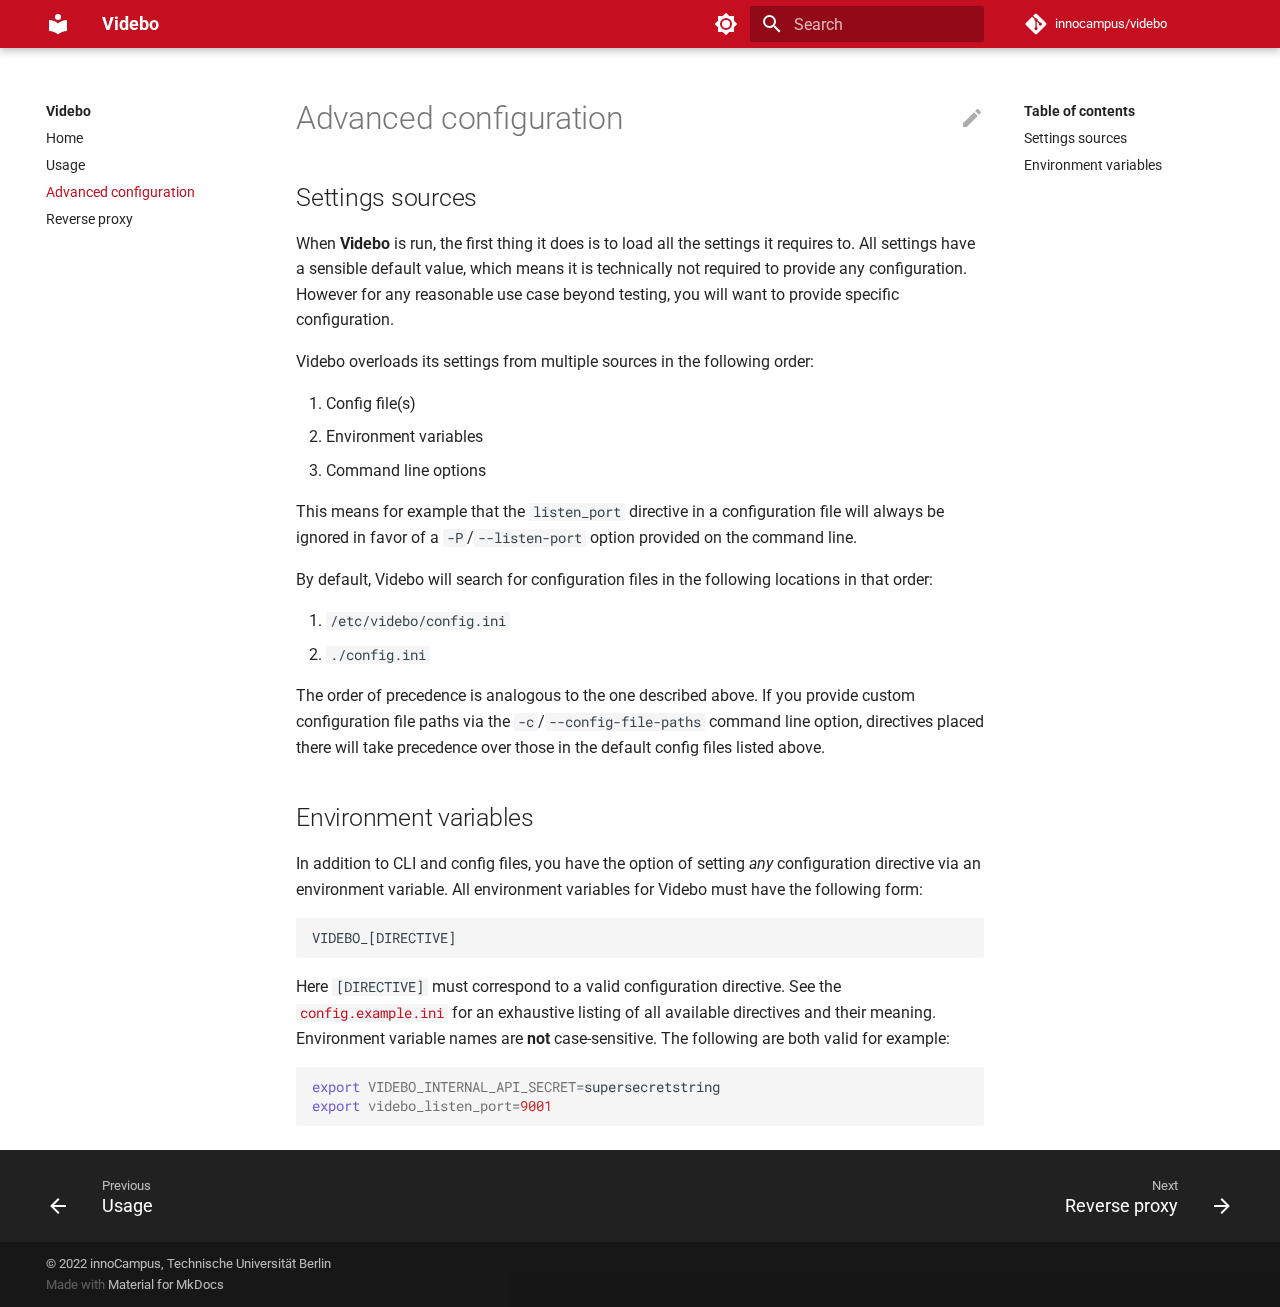
==== commit 7d275019: "Deployed 14e53aa with MkDocs version: 1.3.1" ====
--- a/advanced-config/index.html
+++ b/advanced-config/index.html
@@ -9,6 +9,8 @@
         <meta name="description" content="Distributed video hosting for Moodle and other LMS">
       
       
+      
+        <link rel="canonical" href="https://innocampus.github.io/videbo/advanced-config/">
       
       <link rel="icon" href="../assets/images/favicon.png">
       <meta name="generator" content="mkdocs-1.3.1, mkdocs-material-8.4.2">
@@ -466,6 +468,10 @@
     <div class="md-footer-meta__inner md-grid">
       <div class="md-copyright">
   
+    <div class="md-copyright__highlight">
+      © 2022 innoCampus, Technische Universität Berlin
+    </div>
+  
   
     Made with
     <a href="https://squidfunk.github.io/mkdocs-material/" target="_blank" rel="noopener">
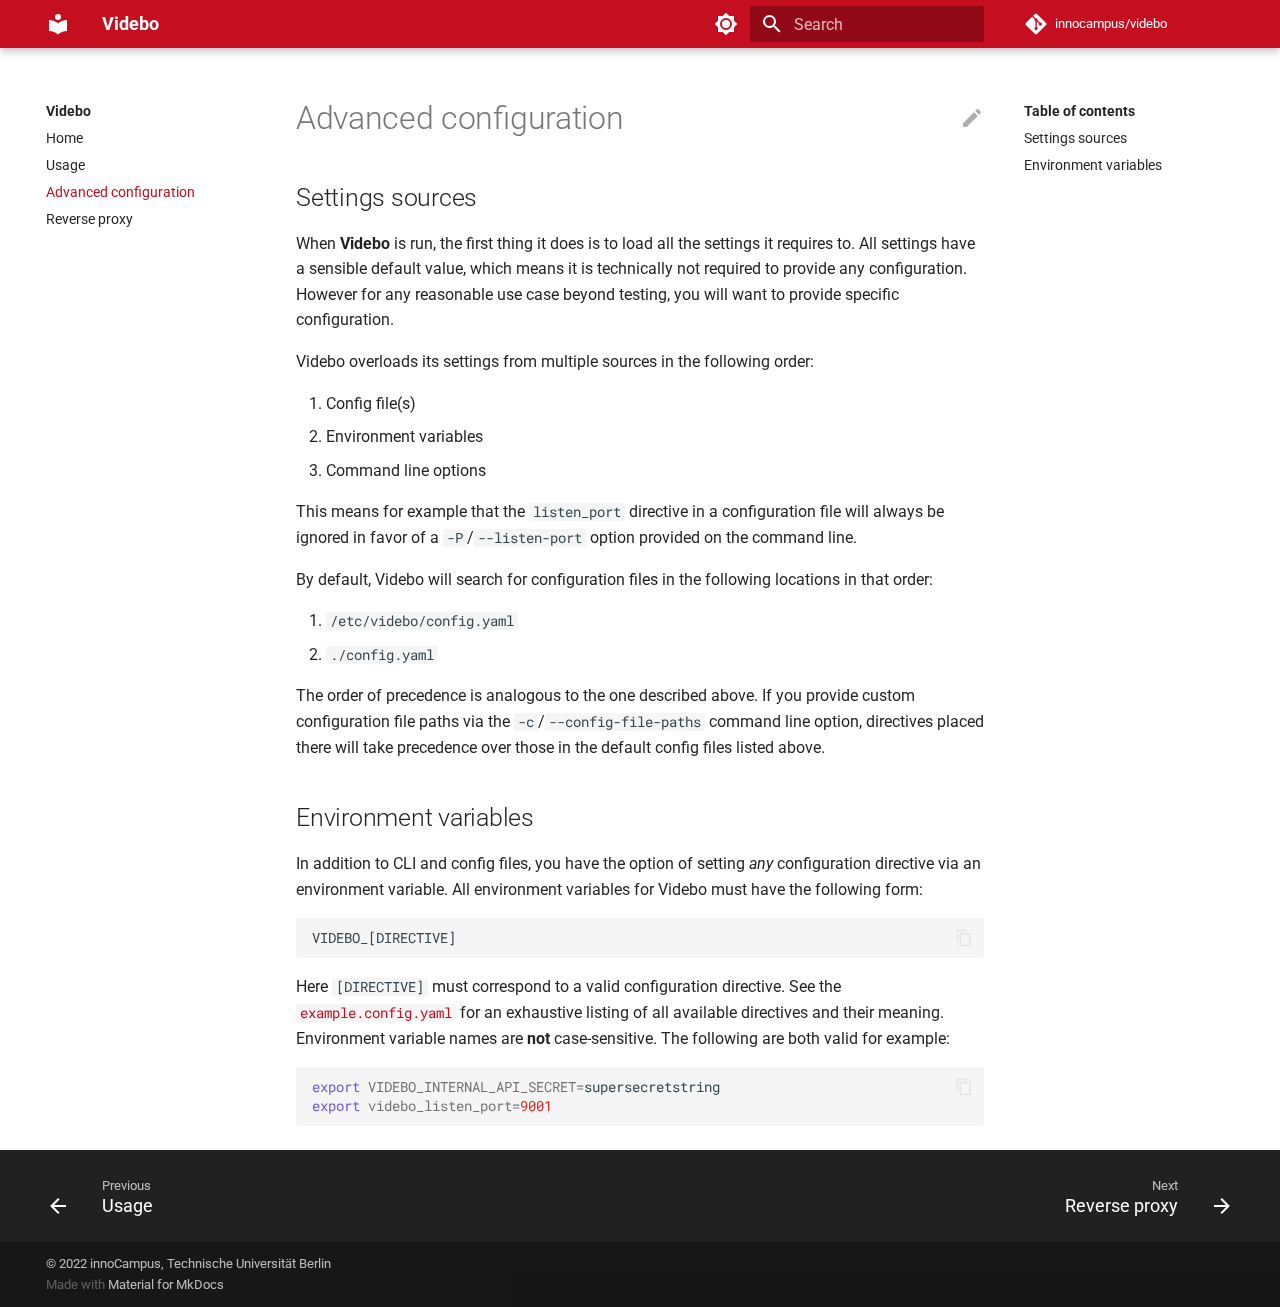
==== commit 5033b9d2: "Deployed 354d920 with MkDocs version: 1.4.0" ====
--- a/advanced-config/index.html
+++ b/advanced-config/index.html
@@ -13,7 +13,7 @@
         <link rel="canonical" href="https://innocampus.github.io/videbo/advanced-config/">
       
       <link rel="icon" href="../assets/images/favicon.png">
-      <meta name="generator" content="mkdocs-1.3.1, mkdocs-material-8.4.2">
+      <meta name="generator" content="mkdocs-1.4.0, mkdocs-material-8.5.6">
     
     
       
@@ -21,13 +21,14 @@
       
     
     
-      <link rel="stylesheet" href="../assets/stylesheets/main.69437709.min.css">
+      <link rel="stylesheet" href="../assets/stylesheets/main.20d9efc8.min.css">
       
         
         <link rel="stylesheet" href="../assets/stylesheets/palette.cbb835fc.min.css">
         
       
       
+
     
     
     
@@ -48,6 +49,7 @@
     
       
 
+    
     
     
   </head>
@@ -150,7 +152,7 @@
       </label>
       <nav class="md-search__options" aria-label="Search">
         
-        <button type="reset" class="md-search__icon md-icon" aria-label="Clear" tabindex="-1">
+        <button type="reset" class="md-search__icon md-icon" title="Clear" aria-label="Clear" tabindex="-1">
           <svg xmlns="http://www.w3.org/2000/svg" viewBox="0 0 24 24"><path d="M19 6.41 17.59 5 12 10.59 6.41 5 5 6.41 10.59 12 5 17.59 6.41 19 12 13.41 17.59 19 19 17.59 13.41 12 19 6.41Z"/></svg>
         </button>
       </nav>
@@ -174,7 +176,7 @@
         <a href="https://github.com/innocampus/videbo" title="Go to repository" class="md-source" data-md-component="source">
   <div class="md-source__icon md-icon">
     
-    <svg xmlns="http://www.w3.org/2000/svg" viewBox="0 0 448 512"><!--! Font Awesome Free 6.1.2 by @fontawesome - https://fontawesome.com License - https://fontawesome.com/license/free (Icons: CC BY 4.0, Fonts: SIL OFL 1.1, Code: MIT License) Copyright 2022 Fonticons, Inc.--><path d="M439.55 236.05 244 40.45a28.87 28.87 0 0 0-40.81 0l-40.66 40.63 51.52 51.52c27.06-9.14 52.68 16.77 43.39 43.68l49.66 49.66c34.23-11.8 61.18 31 35.47 56.69-26.49 26.49-70.21-2.87-56-37.34L240.22 199v121.85c25.3 12.54 22.26 41.85 9.08 55a34.34 34.34 0 0 1-48.55 0c-17.57-17.6-11.07-46.91 11.25-56v-123c-20.8-8.51-24.6-30.74-18.64-45L142.57 101 8.45 235.14a28.86 28.86 0 0 0 0 40.81l195.61 195.6a28.86 28.86 0 0 0 40.8 0l194.69-194.69a28.86 28.86 0 0 0 0-40.81z"/></svg>
+    <svg xmlns="http://www.w3.org/2000/svg" viewBox="0 0 448 512"><!--! Font Awesome Free 6.2.0 by @fontawesome - https://fontawesome.com License - https://fontawesome.com/license/free (Icons: CC BY 4.0, Fonts: SIL OFL 1.1, Code: MIT License) Copyright 2022 Fonticons, Inc.--><path d="M439.55 236.05 244 40.45a28.87 28.87 0 0 0-40.81 0l-40.66 40.63 51.52 51.52c27.06-9.14 52.68 16.77 43.39 43.68l49.66 49.66c34.23-11.8 61.18 31 35.47 56.69-26.49 26.49-70.21-2.87-56-37.34L240.22 199v121.85c25.3 12.54 22.26 41.85 9.08 55a34.34 34.34 0 0 1-48.55 0c-17.57-17.6-11.07-46.91 11.25-56v-123c-20.8-8.51-24.6-30.74-18.64-45L142.57 101 8.45 235.14a28.86 28.86 0 0 0 0 40.81l195.61 195.6a28.86 28.86 0 0 0 40.8 0l194.69-194.69a28.86 28.86 0 0 0 0-40.81z"/></svg>
   </div>
   <div class="md-source__repository">
     innocampus/videbo
@@ -219,7 +221,7 @@
       <a href="https://github.com/innocampus/videbo" title="Go to repository" class="md-source" data-md-component="source">
   <div class="md-source__icon md-icon">
     
-    <svg xmlns="http://www.w3.org/2000/svg" viewBox="0 0 448 512"><!--! Font Awesome Free 6.1.2 by @fontawesome - https://fontawesome.com License - https://fontawesome.com/license/free (Icons: CC BY 4.0, Fonts: SIL OFL 1.1, Code: MIT License) Copyright 2022 Fonticons, Inc.--><path d="M439.55 236.05 244 40.45a28.87 28.87 0 0 0-40.81 0l-40.66 40.63 51.52 51.52c27.06-9.14 52.68 16.77 43.39 43.68l49.66 49.66c34.23-11.8 61.18 31 35.47 56.69-26.49 26.49-70.21-2.87-56-37.34L240.22 199v121.85c25.3 12.54 22.26 41.85 9.08 55a34.34 34.34 0 0 1-48.55 0c-17.57-17.6-11.07-46.91 11.25-56v-123c-20.8-8.51-24.6-30.74-18.64-45L142.57 101 8.45 235.14a28.86 28.86 0 0 0 0 40.81l195.61 195.6a28.86 28.86 0 0 0 40.8 0l194.69-194.69a28.86 28.86 0 0 0 0-40.81z"/></svg>
+    <svg xmlns="http://www.w3.org/2000/svg" viewBox="0 0 448 512"><!--! Font Awesome Free 6.2.0 by @fontawesome - https://fontawesome.com License - https://fontawesome.com/license/free (Icons: CC BY 4.0, Fonts: SIL OFL 1.1, Code: MIT License) Copyright 2022 Fonticons, Inc.--><path d="M439.55 236.05 244 40.45a28.87 28.87 0 0 0-40.81 0l-40.66 40.63 51.52 51.52c27.06-9.14 52.68 16.77 43.39 43.68l49.66 49.66c34.23-11.8 61.18 31 35.47 56.69-26.49 26.49-70.21-2.87-56-37.34L240.22 199v121.85c25.3 12.54 22.26 41.85 9.08 55a34.34 34.34 0 0 1-48.55 0c-17.57-17.6-11.07-46.91 11.25-56v-123c-20.8-8.51-24.6-30.74-18.64-45L142.57 101 8.45 235.14a28.86 28.86 0 0 0 0 40.81l195.61 195.6a28.86 28.86 0 0 0 40.8 0l194.69-194.69a28.86 28.86 0 0 0 0-40.81z"/></svg>
   </div>
   <div class="md-source__repository">
     innocampus/videbo
@@ -379,14 +381,16 @@
               </div>
             
           
-          <div class="md-content" data-md-component="content">
-            <article class="md-content__inner md-typeset">
-              
+          
+            <div class="md-content" data-md-component="content">
+              <article class="md-content__inner md-typeset">
                 
+                  
+
   <a href="https://github.com/innocampus/videbo/edit/master/docs/advanced-config.md" title="Edit this page" class="md-content__button md-icon">
+    
     <svg xmlns="http://www.w3.org/2000/svg" viewBox="0 0 24 24"><path d="M20.71 7.04c.39-.39.39-1.04 0-1.41l-2.34-2.34c-.37-.39-1.02-.39-1.41 0l-1.84 1.83 3.75 3.75M3 17.25V21h3.75L17.81 9.93l-3.75-3.75L3 17.25Z"/></svg>
   </a>
-
 
 
   <h1>Advanced configuration</h1>
@@ -402,15 +406,15 @@
 <p>This means for example that the <code>listen_port</code> directive in a configuration file will always be ignored in favor of a <code>-P</code>/<code>--listen-port</code> option provided on the command line.</p>
 <p>By default, Videbo will search for configuration files in the following locations in that order:</p>
 <ol>
-<li><code>/etc/videbo/config.ini</code></li>
-<li><code>./config.ini</code></li>
+<li><code>/etc/videbo/config.yaml</code></li>
+<li><code>./config.yaml</code></li>
 </ol>
 <p>The order of precedence is analogous to the one described above. If you provide custom configuration file paths via the <code>-c</code>/<code>--config-file-paths</code> command line option, directives placed there will take precedence over those in the default config files listed above.</p>
 <h2 id="environment-variables">Environment variables</h2>
 <p>In addition to CLI and config files, you have the option of setting <em>any</em> configuration directive via an environment variable. All environment variables for Videbo must have the following form:
 <div class="highlight"><pre><span></span><code>VIDEBO_[DIRECTIVE]
 </code></pre></div></p>
-<p>Here <code>[DIRECTIVE]</code> must correspond to a valid configuration directive. See the <a class="external-link" href="https://github.com/innocampus/videbo/blob/master/config.example.ini" target="_blank"><code>config.example.ini</code></a> for an exhaustive listing of all available directives and their meaning. Environment variable names are <strong>not</strong> case-sensitive. The following are both valid for example:
+<p>Here <code>[DIRECTIVE]</code> must correspond to a valid configuration directive. See the <a class="external-link" href="https://github.com/innocampus/videbo/blob/master/example.config.yaml" target="_blank"><code>example.config.yaml</code></a> for an exhaustive listing of all available directives and their meaning. Environment variable names are <strong>not</strong> case-sensitive. The following are both valid for example:
 <div class="highlight"><pre><span></span><code><span class="nb">export</span> <span class="nv">VIDEBO_INTERNAL_API_SECRET</span><span class="o">=</span>supersecretstring
 <span class="nb">export</span> <span class="nv">videbo_listen_port</span><span class="o">=</span><span class="m">9001</span>
 </code></pre></div></p>
@@ -418,10 +422,12 @@
 
 
 
-              
-            </article>
-            
-          </div>
+
+                
+              </article>
+            </div>
+          
+          
         </div>
         
       </main>
@@ -489,10 +495,10 @@
       <div class="md-dialog__inner md-typeset"></div>
     </div>
     
-    <script id="__config" type="application/json">{"base": "..", "features": [], "search": "../assets/javascripts/workers/search.ecf98df9.min.js", "translations": {"clipboard.copied": "Copied to clipboard", "clipboard.copy": "Copy to clipboard", "search.config.lang": "en", "search.config.pipeline": "trimmer, stopWordFilter", "search.config.separator": "[\\s\\-]+", "search.placeholder": "Search", "search.result.more.one": "1 more on this page", "search.result.more.other": "# more on this page", "search.result.none": "No matching documents", "search.result.one": "1 matching document", "search.result.other": "# matching documents", "search.result.placeholder": "Type to start searching", "search.result.term.missing": "Missing", "select.version.title": "Select version"}}</script>
-    
-    
-      <script src="../assets/javascripts/bundle.9c69f0bc.min.js"></script>
+    <script id="__config" type="application/json">{"base": "..", "features": [], "search": "../assets/javascripts/workers/search.5bf1dace.min.js", "translations": {"clipboard.copied": "Copied to clipboard", "clipboard.copy": "Copy to clipboard", "search.config.lang": "en", "search.config.pipeline": "trimmer, stopWordFilter", "search.config.separator": "[\\s\\-]+", "search.placeholder": "Search", "search.result.more.one": "1 more on this page", "search.result.more.other": "# more on this page", "search.result.none": "No matching documents", "search.result.one": "1 matching document", "search.result.other": "# matching documents", "search.result.placeholder": "Type to start searching", "search.result.term.missing": "Missing", "select.version.title": "Select version"}}</script>
+    
+    
+      <script src="../assets/javascripts/bundle.078830c0.min.js"></script>
       
     
   </body>
--- a/assets/stylesheets/main.20d9efc8.min.css
+++ b/assets/stylesheets/main.20d9efc8.min.css
@@ -0,0 +1 @@
+@charset "UTF-8";html{-webkit-text-size-adjust:none;-moz-text-size-adjust:none;-ms-text-size-adjust:none;text-size-adjust:none;box-sizing:border-box}*,:after,:before{box-sizing:inherit}@media (prefers-reduced-motion){*,:after,:before{transition:none!important}}body{margin:0}a,button,input,label{-webkit-tap-highlight-color:transparent}a{color:inherit;text-decoration:none}hr{border:0;box-sizing:initial;display:block;height:.05rem;overflow:visible;padding:0}small{font-size:80%}sub,sup{line-height:1em}img{border-style:none}table{border-collapse:initial;border-spacing:0}td,th{font-weight:400;vertical-align:top}button{background:transparent;border:0;font-family:inherit;font-size:inherit;margin:0;padding:0}input{border:0;outline:none}:root,[data-md-color-scheme=default]{--md-default-fg-color:rgba(0,0,0,.87);--md-default-fg-color--light:rgba(0,0,0,.54);--md-default-fg-color--lighter:rgba(0,0,0,.32);--md-default-fg-color--lightest:rgba(0,0,0,.07);--md-default-bg-color:#fff;--md-default-bg-color--light:hsla(0,0%,100%,.7);--md-default-bg-color--lighter:hsla(0,0%,100%,.3);--md-default-bg-color--lightest:hsla(0,0%,100%,.12);--md-primary-fg-color:#4051b5;--md-primary-fg-color--light:#5d6cc0;--md-primary-fg-color--dark:#303fa1;--md-primary-bg-color:#fff;--md-primary-bg-color--light:hsla(0,0%,100%,.7);--md-accent-fg-color:#526cfe;--md-accent-fg-color--transparent:rgba(82,108,254,.1);--md-accent-bg-color:#fff;--md-accent-bg-color--light:hsla(0,0%,100%,.7);--md-code-fg-color:#36464e;--md-code-bg-color:#f5f5f5;--md-code-hl-color:rgba(255,255,0,.5);--md-code-hl-number-color:#d52a2a;--md-code-hl-special-color:#db1457;--md-code-hl-function-color:#a846b9;--md-code-hl-constant-color:#6e59d9;--md-code-hl-keyword-color:#3f6ec6;--md-code-hl-string-color:#1c7d4d;--md-code-hl-name-color:var(--md-code-fg-color);--md-code-hl-operator-color:var(--md-default-fg-color--light);--md-code-hl-punctuation-color:var(--md-default-fg-color--light);--md-code-hl-comment-color:var(--md-default-fg-color--light);--md-code-hl-generic-color:var(--md-default-fg-color--light);--md-code-hl-variable-color:var(--md-default-fg-color--light);--md-typeset-color:var(--md-default-fg-color);--md-typeset-a-color:var(--md-primary-fg-color);--md-typeset-mark-color:rgba(255,255,0,.5);--md-typeset-del-color:rgba(245,80,61,.15);--md-typeset-ins-color:rgba(11,213,112,.15);--md-typeset-kbd-color:#fafafa;--md-typeset-kbd-accent-color:#fff;--md-typeset-kbd-border-color:#b8b8b8;--md-typeset-table-color:rgba(0,0,0,.12);--md-admonition-fg-color:var(--md-default-fg-color);--md-admonition-bg-color:var(--md-default-bg-color);--md-footer-fg-color:#fff;--md-footer-fg-color--light:hsla(0,0%,100%,.7);--md-footer-fg-color--lighter:hsla(0,0%,100%,.3);--md-footer-bg-color:rgba(0,0,0,.87);--md-footer-bg-color--dark:rgba(0,0,0,.32);--md-shadow-z1:0 0.2rem 0.5rem rgba(0,0,0,.05),0 0 0.05rem rgba(0,0,0,.1);--md-shadow-z2:0 0.2rem 0.5rem rgba(0,0,0,.1),0 0 0.05rem rgba(0,0,0,.25);--md-shadow-z3:0 0.2rem 0.5rem rgba(0,0,0,.2),0 0 0.05rem rgba(0,0,0,.35)}.md-icon svg{fill:currentcolor;display:block;height:1.2rem;width:1.2rem}body{-webkit-font-smoothing:antialiased;-moz-osx-font-smoothing:grayscale;--md-text-font-family:var(--md-text-font,_),-apple-system,BlinkMacSystemFont,Helvetica,Arial,sans-serif;--md-code-font-family:var(--md-code-font,_),SFMono-Regular,Consolas,Menlo,monospace}body,input{font-feature-settings:"kern","liga";font-family:var(--md-text-font-family)}body,code,input,kbd,pre{color:var(--md-typeset-color)}code,kbd,pre{font-feature-settings:"kern";font-family:var(--md-code-font-family)}:root{--md-typeset-table-sort-icon:url('data:image/svg+xml;charset=utf-8,<svg xmlns="http://www.w3.org/2000/svg" viewBox="0 0 24 24"><path d="m18 21-4-4h3V7h-3l4-4 4 4h-3v10h3M2 19v-2h10v2M2 13v-2h7v2M2 7V5h4v2H2Z"/></svg>');--md-typeset-table-sort-icon--asc:url('data:image/svg+xml;charset=utf-8,<svg xmlns="http://www.w3.org/2000/svg" viewBox="0 0 24 24"><path d="M19 17h3l-4 4-4-4h3V3h2M2 17h10v2H2M6 5v2H2V5m0 6h7v2H2v-2Z"/></svg>');--md-typeset-table-sort-icon--desc:url('data:image/svg+xml;charset=utf-8,<svg xmlns="http://www.w3.org/2000/svg" viewBox="0 0 24 24"><path d="M19 7h3l-4-4-4 4h3v14h2M2 17h10v2H2M6 5v2H2V5m0 6h7v2H2v-2Z"/></svg>')}.md-typeset{-webkit-print-color-adjust:exact;color-adjust:exact;font-size:.8rem;line-height:1.6}@media print{.md-typeset{font-size:.68rem}}.md-typeset blockquote,.md-typeset dl,.md-typeset figure,.md-typeset ol,.md-typeset pre,.md-typeset ul{margin-bottom:1em;margin-top:1em}.md-typeset h1{color:var(--md-default-fg-color--light);font-size:2em;line-height:1.3;margin:0 0 1.25em}.md-typeset h1,.md-typeset h2{font-weight:300;letter-spacing:-.01em}.md-typeset h2{font-size:1.5625em;line-height:1.4;margin:1.6em 0 .64em}.md-typeset h3{font-size:1.25em;font-weight:400;letter-spacing:-.01em;line-height:1.5;margin:1.6em 0 .8em}.md-typeset h2+h3{margin-top:.8em}.md-typeset h4{font-weight:700;letter-spacing:-.01em;margin:1em 0}.md-typeset h5,.md-typeset h6{color:var(--md-default-fg-color--light);font-size:.8em;font-weight:700;letter-spacing:-.01em;margin:1.25em 0}.md-typeset h5{text-transform:uppercase}.md-typeset hr{border-bottom:.05rem solid var(--md-default-fg-color--lightest);display:flow-root;margin:1.5em 0}.md-typeset a{color:var(--md-typeset-a-color);word-break:break-word}.md-typeset a,.md-typeset a:before{transition:color 125ms}.md-typeset a:focus,.md-typeset a:hover{color:var(--md-accent-fg-color)}.md-typeset a:focus code,.md-typeset a:hover code{background-color:var(--md-accent-fg-color--transparent)}.md-typeset a code{color:currentcolor;transition:background-color 125ms}.md-typeset a.focus-visible{outline-color:var(--md-accent-fg-color);outline-offset:.2rem}.md-typeset code,.md-typeset kbd,.md-typeset pre{color:var(--md-code-fg-color);direction:ltr;font-variant-ligatures:none}@media print{.md-typeset code,.md-typeset kbd,.md-typeset pre{white-space:pre-wrap}}.md-typeset code{background-color:var(--md-code-bg-color);border-radius:.1rem;-webkit-box-decoration-break:clone;box-decoration-break:clone;font-size:.85em;padding:0 .2941176471em;word-break:break-word}.md-typeset code:not(.focus-visible){-webkit-tap-highlight-color:transparent;outline:none}.md-typeset pre{display:flow-root;line-height:1.4;position:relative}.md-typeset pre>code{-webkit-box-decoration-break:slice;box-decoration-break:slice;box-shadow:none;display:block;margin:0;outline-color:var(--md-accent-fg-color);overflow:auto;padding:.7720588235em 1.1764705882em;scrollbar-color:var(--md-default-fg-color--lighter) transparent;scrollbar-width:thin;touch-action:auto;word-break:normal}.md-typeset pre>code:hover{scrollbar-color:var(--md-accent-fg-color) transparent}.md-typeset pre>code::-webkit-scrollbar{height:.2rem;width:.2rem}.md-typeset pre>code::-webkit-scrollbar-thumb{background-color:var(--md-default-fg-color--lighter)}.md-typeset pre>code::-webkit-scrollbar-thumb:hover{background-color:var(--md-accent-fg-color)}.md-typeset kbd{background-color:var(--md-typeset-kbd-color);border-radius:.1rem;box-shadow:0 .1rem 0 .05rem var(--md-typeset-kbd-border-color),0 .1rem 0 var(--md-typeset-kbd-border-color),0 -.1rem .2rem var(--md-typeset-kbd-accent-color) inset;color:var(--md-default-fg-color);display:inline-block;font-size:.75em;padding:0 .6666666667em;vertical-align:text-top;word-break:break-word}.md-typeset mark{background-color:var(--md-typeset-mark-color);-webkit-box-decoration-break:clone;box-decoration-break:clone;color:inherit;word-break:break-word}.md-typeset abbr{border-bottom:.05rem dotted var(--md-default-fg-color--light);cursor:help;text-decoration:none}@media (hover:none){.md-typeset abbr{position:relative}.md-typeset abbr[title]:-webkit-any(:focus,:hover):after{background-color:var(--md-default-fg-color);border-radius:.1rem;box-shadow:var(--md-shadow-z3);color:var(--md-default-bg-color);content:attr(title);display:inline-block;font-size:.7rem;margin-top:2em;max-width:80%;min-width:-webkit-max-content;min-width:max-content;padding:.2rem .3rem;position:absolute;width:auto}.md-typeset abbr[title]:-moz-any(:focus,:hover):after{background-color:var(--md-default-fg-color);border-radius:.1rem;box-shadow:var(--md-shadow-z3);color:var(--md-default-bg-color);content:attr(title);display:inline-block;font-size:.7rem;margin-top:2em;max-width:80%;min-width:-moz-max-content;min-width:max-content;padding:.2rem .3rem;position:absolute;width:auto}[dir=ltr] .md-typeset abbr[title]:-webkit-any(:focus,:hover):after{left:0}[dir=ltr] .md-typeset abbr[title]:-moz-any(:focus,:hover):after{left:0}[dir=ltr] .md-typeset abbr[title]:is(:focus,:hover):after{left:0}[dir=rtl] .md-typeset abbr[title]:-webkit-any(:focus,:hover):after{right:0}[dir=rtl] .md-typeset abbr[title]:-moz-any(:focus,:hover):after{right:0}[dir=rtl] .md-typeset abbr[title]:is(:focus,:hover):after{right:0}.md-typeset abbr[title]:is(:focus,:hover):after{background-color:var(--md-default-fg-color);border-radius:.1rem;box-shadow:var(--md-shadow-z3);color:var(--md-default-bg-color);content:attr(title);display:inline-block;font-size:.7rem;margin-top:2em;max-width:80%;min-width:-webkit-max-content;min-width:-moz-max-content;min-width:max-content;padding:.2rem .3rem;position:absolute;width:auto}}.md-typeset small{opacity:.75}[dir=ltr] .md-typeset sub,[dir=ltr] .md-typeset sup{margin-left:.078125em}[dir=rtl] .md-typeset sub,[dir=rtl] .md-typeset sup{margin-right:.078125em}[dir=ltr] .md-typeset blockquote{padding-left:.6rem}[dir=rtl] .md-typeset blockquote{padding-right:.6rem}[dir=ltr] .md-typeset blockquote{border-left:.2rem solid var(--md-default-fg-color--lighter)}[dir=rtl] .md-typeset blockquote{border-right:.2rem solid var(--md-default-fg-color--lighter)}.md-typeset blockquote{color:var(--md-default-fg-color--light);margin-left:0;margin-right:0}.md-typeset ul{list-style-type:disc}[dir=ltr] .md-typeset ol,[dir=ltr] .md-typeset ul{margin-left:.625em}[dir=rtl] .md-typeset ol,[dir=rtl] .md-typeset ul{margin-right:.625em}.md-typeset ol,.md-typeset ul{padding:0}.md-typeset ol:not([hidden]),.md-typeset ul:not([hidden]){display:flow-root}.md-typeset ol ol,.md-typeset ul ol{list-style-type:lower-alpha}.md-typeset ol ol ol,.md-typeset ul ol ol{list-style-type:lower-roman}[dir=ltr] .md-typeset ol li,[dir=ltr] .md-typeset ul li{margin-left:1.25em}[dir=rtl] .md-typeset ol li,[dir=rtl] .md-typeset ul li{margin-right:1.25em}.md-typeset ol li,.md-typeset ul li{margin-bottom:.5em}.md-typeset ol li blockquote,.md-typeset ol li p,.md-typeset ul li blockquote,.md-typeset ul li p{margin:.5em 0}.md-typeset ol li:last-child,.md-typeset ul li:last-child{margin-bottom:0}.md-typeset ol li :-webkit-any(ul,ol),.md-typeset ul li :-webkit-any(ul,ol){margin-bottom:.5em;margin-top:.5em}.md-typeset ol li :-moz-any(ul,ol),.md-typeset ul li :-moz-any(ul,ol){margin-bottom:.5em;margin-top:.5em}[dir=ltr] .md-typeset ol li :-webkit-any(ul,ol),[dir=ltr] .md-typeset ul li :-webkit-any(ul,ol){margin-left:.625em}[dir=ltr] .md-typeset ol li :-moz-any(ul,ol),[dir=ltr] .md-typeset ul li :-moz-any(ul,ol){margin-left:.625em}[dir=ltr] .md-typeset ol li :is(ul,ol),[dir=ltr] .md-typeset ul li :is(ul,ol){margin-left:.625em}[dir=rtl] .md-typeset ol li :-webkit-any(ul,ol),[dir=rtl] .md-typeset ul li :-webkit-any(ul,ol){margin-right:.625em}[dir=rtl] .md-typeset ol li :-moz-any(ul,ol),[dir=rtl] .md-typeset ul li :-moz-any(ul,ol){margin-right:.625em}[dir=rtl] .md-typeset ol li :is(ul,ol),[dir=rtl] .md-typeset ul li :is(ul,ol){margin-right:.625em}.md-typeset ol li :is(ul,ol),.md-typeset ul li :is(ul,ol){margin-bottom:.5em;margin-top:.5em}[dir=ltr] .md-typeset dd{margin-left:1.875em}[dir=rtl] .md-typeset dd{margin-right:1.875em}.md-typeset dd{margin-bottom:1.5em;margin-top:1em}.md-typeset img,.md-typeset svg,.md-typeset video{height:auto;max-width:100%}.md-typeset img[align=left]{margin:1em 1em 1em 0}.md-typeset img[align=right]{margin:1em 0 1em 1em}.md-typeset img[align]:only-child{margin-top:0}.md-typeset img[src$="#gh-dark-mode-only"],.md-typeset img[src$="#only-dark"]{display:none}.md-typeset figure{display:flow-root;margin:1em auto;max-width:100%;text-align:center;width:-webkit-fit-content;width:-moz-fit-content;width:fit-content}.md-typeset figure img{display:block}.md-typeset figcaption{font-style:italic;margin:1em auto;max-width:24rem}.md-typeset iframe{max-width:100%}.md-typeset table:not([class]){background-color:var(--md-default-bg-color);border:.05rem solid var(--md-typeset-table-color);border-radius:.1rem;display:inline-block;font-size:.64rem;max-width:100%;overflow:auto;touch-action:auto}@media print{.md-typeset table:not([class]){display:table}}.md-typeset table:not([class])+*{margin-top:1.5em}.md-typeset table:not([class]) :-webkit-any(th,td)>:first-child{margin-top:0}.md-typeset table:not([class]) :-moz-any(th,td)>:first-child{margin-top:0}.md-typeset table:not([class]) :is(th,td)>:first-child{margin-top:0}.md-typeset table:not([class]) :-webkit-any(th,td)>:last-child{margin-bottom:0}.md-typeset table:not([class]) :-moz-any(th,td)>:last-child{margin-bottom:0}.md-typeset table:not([class]) :is(th,td)>:last-child{margin-bottom:0}.md-typeset table:not([class]) :-webkit-any(th,td):not([align]){text-align:left}.md-typeset table:not([class]) :-moz-any(th,td):not([align]){text-align:left}.md-typeset table:not([class]) :is(th,td):not([align]){text-align:left}[dir=rtl] .md-typeset table:not([class]) :-webkit-any(th,td):not([align]){text-align:right}[dir=rtl] .md-typeset table:not([class]) :-moz-any(th,td):not([align]){text-align:right}[dir=rtl] .md-typeset table:not([class]) :is(th,td):not([align]){text-align:right}.md-typeset table:not([class]) th{font-weight:700;min-width:5rem;padding:.9375em 1.25em;vertical-align:top}.md-typeset table:not([class]) td{border-top:.05rem solid var(--md-typeset-table-color);padding:.9375em 1.25em;vertical-align:top}.md-typeset table:not([class]) tbody tr{transition:background-color 125ms}.md-typeset table:not([class]) tbody tr:hover{background-color:rgba(0,0,0,.035);box-shadow:0 .05rem 0 var(--md-default-bg-color) inset}.md-typeset table:not([class]) a{word-break:normal}.md-typeset table th[role=columnheader]{cursor:pointer}[dir=ltr] .md-typeset table th[role=columnheader]:after{margin-left:.5em}[dir=rtl] .md-typeset table th[role=columnheader]:after{margin-right:.5em}.md-typeset table th[role=columnheader]:after{content:"";display:inline-block;height:1.2em;-webkit-mask-image:var(--md-typeset-table-sort-icon);mask-image:var(--md-typeset-table-sort-icon);-webkit-mask-repeat:no-repeat;mask-repeat:no-repeat;-webkit-mask-size:contain;mask-size:contain;transition:background-color 125ms;vertical-align:text-bottom;width:1.2em}.md-typeset table th[role=columnheader]:hover:after{background-color:var(--md-default-fg-color--lighter)}.md-typeset table th[role=columnheader][aria-sort=ascending]:after{background-color:var(--md-default-fg-color--light);-webkit-mask-image:var(--md-typeset-table-sort-icon--asc);mask-image:var(--md-typeset-table-sort-icon--asc)}.md-typeset table th[role=columnheader][aria-sort=descending]:after{background-color:var(--md-default-fg-color--light);-webkit-mask-image:var(--md-typeset-table-sort-icon--desc);mask-image:var(--md-typeset-table-sort-icon--desc)}.md-typeset__scrollwrap{margin:1em -.8rem;overflow-x:auto;touch-action:auto}.md-typeset__table{display:inline-block;margin-bottom:.5em;padding:0 .8rem}@media print{.md-typeset__table{display:block}}html .md-typeset__table table{display:table;margin:0;overflow:hidden;width:100%}@media screen and (max-width:44.9375em){.md-content__inner>pre{margin:1em -.8rem}.md-content__inner>pre code{border-radius:0}}.md-banner{background-color:var(--md-footer-bg-color);color:var(--md-footer-fg-color);overflow:auto}@media print{.md-banner{display:none}}.md-banner--warning{background:var(--md-typeset-mark-color);color:var(--md-default-fg-color)}.md-banner__inner{font-size:.7rem;margin:.6rem auto;padding:0 .8rem}[dir=ltr] .md-banner__button{float:right}[dir=rtl] .md-banner__button{float:left}.md-banner__button{color:inherit;cursor:pointer;transition:opacity .25s}.md-banner__button:hover{opacity:.7}html{font-size:125%;height:100%;overflow-x:hidden}@media screen and (min-width:100em){html{font-size:137.5%}}@media screen and (min-width:125em){html{font-size:150%}}body{background-color:var(--md-default-bg-color);display:flex;flex-direction:column;font-size:.5rem;min-height:100%;position:relative;width:100%}@media print{body{display:block}}@media screen and (max-width:59.9375em){body[data-md-scrolllock]{position:fixed}}.md-grid{margin-left:auto;margin-right:auto;max-width:61rem}.md-container{display:flex;flex-direction:column;flex-grow:1}@media print{.md-container{display:block}}.md-main{flex-grow:1}.md-main__inner{display:flex;height:100%;margin-top:1.5rem}.md-ellipsis{overflow:hidden;text-overflow:ellipsis;white-space:nowrap}.md-toggle{display:none}.md-option{height:0;opacity:0;position:absolute;width:0}.md-option:checked+label:not([hidden]){display:block}.md-option.focus-visible+label{outline-color:var(--md-accent-fg-color);outline-style:auto}.md-skip{background-color:var(--md-default-fg-color);border-radius:.1rem;color:var(--md-default-bg-color);font-size:.64rem;margin:.5rem;opacity:0;outline-color:var(--md-accent-fg-color);padding:.3rem .5rem;position:fixed;transform:translateY(.4rem);z-index:-1}.md-skip:focus{opacity:1;transform:translateY(0);transition:transform .25s cubic-bezier(.4,0,.2,1),opacity 175ms 75ms;z-index:10}@page{margin:25mm}:root{--md-clipboard-icon:url('data:image/svg+xml;charset=utf-8,<svg xmlns="http://www.w3.org/2000/svg" viewBox="0 0 24 24"><path d="M19 21H8V7h11m0-2H8a2 2 0 0 0-2 2v14a2 2 0 0 0 2 2h11a2 2 0 0 0 2-2V7a2 2 0 0 0-2-2m-3-4H4a2 2 0 0 0-2 2v14h2V3h12V1Z"/></svg>')}.md-clipboard{border-radius:.1rem;color:var(--md-default-fg-color--lightest);cursor:pointer;height:1.5em;outline-color:var(--md-accent-fg-color);outline-offset:.1rem;position:absolute;right:.5em;top:.5em;transition:color .25s;width:1.5em;z-index:1}@media print{.md-clipboard{display:none}}.md-clipboard:not(.focus-visible){-webkit-tap-highlight-color:transparent;outline:none}:hover>.md-clipboard{color:var(--md-default-fg-color--light)}.md-clipboard:-webkit-any(:focus,:hover){color:var(--md-accent-fg-color)}.md-clipboard:-moz-any(:focus,:hover){color:var(--md-accent-fg-color)}.md-clipboard:is(:focus,:hover){color:var(--md-accent-fg-color)}.md-clipboard:after{background-color:currentcolor;content:"";display:block;height:1.125em;margin:0 auto;-webkit-mask-image:var(--md-clipboard-icon);mask-image:var(--md-clipboard-icon);-webkit-mask-position:center;mask-position:center;-webkit-mask-repeat:no-repeat;mask-repeat:no-repeat;-webkit-mask-size:contain;mask-size:contain;width:1.125em}.md-clipboard--inline{cursor:pointer}.md-clipboard--inline code{transition:color .25s,background-color .25s}.md-clipboard--inline:-webkit-any(:focus,:hover) code{background-color:var(--md-accent-fg-color--transparent);color:var(--md-accent-fg-color)}.md-clipboard--inline:-moz-any(:focus,:hover) code{background-color:var(--md-accent-fg-color--transparent);color:var(--md-accent-fg-color)}.md-clipboard--inline:is(:focus,:hover) code{background-color:var(--md-accent-fg-color--transparent);color:var(--md-accent-fg-color)}@keyframes consent{0%{opacity:0;transform:translateY(100%)}to{opacity:1;transform:translateY(0)}}@keyframes overlay{0%{opacity:0}to{opacity:1}}.md-consent__overlay{animation:overlay .25s both;-webkit-backdrop-filter:blur(.1rem);backdrop-filter:blur(.1rem);background-color:rgba(0,0,0,.54);height:100%;opacity:1;position:fixed;top:0;width:100%;z-index:5}.md-consent__inner{animation:consent .5s cubic-bezier(.1,.7,.1,1) both;background-color:var(--md-default-bg-color);border:0;border-radius:.1rem;bottom:0;box-shadow:0 0 .2rem rgba(0,0,0,.1),0 .2rem .4rem rgba(0,0,0,.2);max-height:100%;overflow:auto;padding:0;position:fixed;width:100%;z-index:5}.md-consent__form{padding:.8rem}.md-consent__settings{display:none;margin:1em 0}input:checked+.md-consent__settings{display:block}.md-consent__controls{margin-bottom:.8rem}.md-typeset .md-consent__controls .md-button{display:inline}@media screen and (max-width:44.9375em){.md-typeset .md-consent__controls .md-button{display:block;margin-top:.4rem;text-align:center;width:100%}}.md-consent label{cursor:pointer}.md-content{flex-grow:1;min-width:0}.md-content__inner{margin:0 .8rem 1.2rem;padding-top:.6rem}@media screen and (min-width:76.25em){[dir=ltr] .md-sidebar--primary:not([hidden])~.md-content>.md-content__inner{margin-left:1.2rem}[dir=ltr] .md-sidebar--secondary:not([hidden])~.md-content>.md-content__inner,[dir=rtl] .md-sidebar--primary:not([hidden])~.md-content>.md-content__inner{margin-right:1.2rem}[dir=rtl] .md-sidebar--secondary:not([hidden])~.md-content>.md-content__inner{margin-left:1.2rem}}.md-content__inner:before{content:"";display:block;height:.4rem}.md-content__inner>:last-child{margin-bottom:0}[dir=ltr] .md-content__button{float:right}[dir=rtl] .md-content__button{float:left}[dir=ltr] .md-content__button{margin-left:.4rem}[dir=rtl] .md-content__button{margin-right:.4rem}.md-content__button{margin:.4rem 0;padding:0}@media print{.md-content__button{display:none}}.md-typeset .md-content__button{color:var(--md-default-fg-color--lighter)}.md-content__button svg{display:inline;vertical-align:top}[dir=rtl] .md-content__button svg{transform:scaleX(-1)}[dir=ltr] .md-dialog{right:.8rem}[dir=rtl] .md-dialog{left:.8rem}.md-dialog{background-color:var(--md-default-fg-color);border-radius:.1rem;bottom:.8rem;box-shadow:var(--md-shadow-z3);min-width:11.1rem;opacity:0;padding:.4rem .6rem;pointer-events:none;position:fixed;transform:translateY(100%);transition:transform 0ms .4s,opacity .4s;z-index:4}@media print{.md-dialog{display:none}}.md-dialog--active{opacity:1;pointer-events:auto;transform:translateY(0);transition:transform .4s cubic-bezier(.075,.85,.175,1),opacity .4s}.md-dialog__inner{color:var(--md-default-bg-color);font-size:.7rem}.md-feedback{margin:2em 0 1em;text-align:center}.md-feedback fieldset{border:none;margin:0;padding:0}.md-feedback__title{font-weight:700;margin:1em auto}.md-feedback__inner{position:relative}.md-feedback__list{align-content:baseline;display:flex;flex-wrap:wrap;justify-content:center;position:relative}.md-feedback__list:hover .md-icon:not(:disabled){color:var(--md-default-fg-color--lighter)}:disabled .md-feedback__list{min-height:1.8rem}.md-feedback__icon{color:var(--md-default-fg-color--light);cursor:pointer;flex-shrink:0;margin:0 .1rem;transition:color 125ms}.md-feedback__icon:not(:disabled).md-icon:hover{color:var(--md-accent-fg-color)}.md-feedback__icon:disabled{color:var(--md-default-fg-color--lightest);pointer-events:none}.md-feedback__note{opacity:0;position:relative;transform:translateY(.4rem);transition:transform .4s cubic-bezier(.1,.7,.1,1),opacity .15s}.md-feedback__note>*{margin:0 auto;max-width:16rem}:disabled .md-feedback__note{opacity:1;transform:translateY(0)}.md-footer{background-color:var(--md-footer-bg-color);color:var(--md-footer-fg-color)}@media print{.md-footer{display:none}}.md-footer__inner{justify-content:space-between;overflow:auto;padding:.2rem}.md-footer__inner:not([hidden]){display:flex}.md-footer__link{display:flex;flex-grow:0.01;outline-color:var(--md-accent-fg-color);overflow:hidden;padding-bottom:.4rem;padding-top:1.4rem;transition:opacity .25s}.md-footer__link:-webkit-any(:focus,:hover){opacity:.7}.md-footer__link:-moz-any(:focus,:hover){opacity:.7}.md-footer__link:is(:focus,:hover){opacity:.7}[dir=rtl] .md-footer__link svg{transform:scaleX(-1)}@media screen and (max-width:44.9375em){.md-footer__link--prev .md-footer__title{display:none}}[dir=ltr] .md-footer__link--next{margin-left:auto}[dir=rtl] .md-footer__link--next{margin-right:auto}.md-footer__link--next{text-align:right}[dir=rtl] .md-footer__link--next{text-align:left}.md-footer__title{flex-grow:1;font-size:.9rem;line-height:2.4rem;max-width:calc(100% - 2.4rem);padding:0 1rem;position:relative;white-space:nowrap}.md-footer__button{margin:.2rem;padding:.4rem}.md-footer__direction{font-size:.64rem;left:0;margin-top:-1rem;opacity:.7;padding:0 1rem;position:absolute;right:0}.md-footer-meta{background-color:var(--md-footer-bg-color--dark)}.md-footer-meta__inner{display:flex;flex-wrap:wrap;justify-content:space-between;padding:.2rem}html .md-footer-meta.md-typeset a{color:var(--md-footer-fg-color--light)}html .md-footer-meta.md-typeset a:-webkit-any(:focus,:hover){color:var(--md-footer-fg-color)}html .md-footer-meta.md-typeset a:-moz-any(:focus,:hover){color:var(--md-footer-fg-color)}html .md-footer-meta.md-typeset a:is(:focus,:hover){color:var(--md-footer-fg-color)}.md-copyright{color:var(--md-footer-fg-color--lighter);font-size:.64rem;margin:auto .6rem;padding:.4rem 0;width:100%}@media screen and (min-width:45em){.md-copyright{width:auto}}.md-copyright__highlight{color:var(--md-footer-fg-color--light)}.md-social{margin:0 .4rem;padding:.2rem 0 .6rem}@media screen and (min-width:45em){.md-social{padding:.6rem 0}}.md-social__link{display:inline-block;height:1.6rem;text-align:center;width:1.6rem}.md-social__link:before{line-height:1.9}.md-social__link svg{fill:currentcolor;max-height:.8rem;vertical-align:-25%}.md-typeset .md-button{border:.1rem solid;border-radius:.1rem;color:var(--md-primary-fg-color);cursor:pointer;display:inline-block;font-weight:700;padding:.625em 2em;transition:color 125ms,background-color 125ms,border-color 125ms}.md-typeset .md-button--primary{background-color:var(--md-primary-fg-color);border-color:var(--md-primary-fg-color);color:var(--md-primary-bg-color)}.md-typeset .md-button:-webkit-any(:focus,:hover){background-color:var(--md-accent-fg-color);border-color:var(--md-accent-fg-color);color:var(--md-accent-bg-color)}.md-typeset .md-button:-moz-any(:focus,:hover){background-color:var(--md-accent-fg-color);border-color:var(--md-accent-fg-color);color:var(--md-accent-bg-color)}.md-typeset .md-button:is(:focus,:hover){background-color:var(--md-accent-fg-color);border-color:var(--md-accent-fg-color);color:var(--md-accent-bg-color)}[dir=ltr] .md-typeset .md-input{border-top-left-radius:.1rem}[dir=ltr] .md-typeset .md-input,[dir=rtl] .md-typeset .md-input{border-top-right-radius:.1rem}[dir=rtl] .md-typeset .md-input{border-top-left-radius:.1rem}.md-typeset .md-input{border-bottom:.1rem solid var(--md-default-fg-color--lighter);box-shadow:var(--md-shadow-z1);font-size:.8rem;height:1.8rem;padding:0 .6rem;transition:border .25s,box-shadow .25s}.md-typeset .md-input:-webkit-any(:focus,:hover){border-bottom-color:var(--md-accent-fg-color);box-shadow:var(--md-shadow-z2)}.md-typeset .md-input:-moz-any(:focus,:hover){border-bottom-color:var(--md-accent-fg-color);box-shadow:var(--md-shadow-z2)}.md-typeset .md-input:is(:focus,:hover){border-bottom-color:var(--md-accent-fg-color);box-shadow:var(--md-shadow-z2)}.md-typeset .md-input--stretch{width:100%}.md-header{background-color:var(--md-primary-fg-color);box-shadow:0 0 .2rem transparent,0 .2rem .4rem transparent;color:var(--md-primary-bg-color);display:block;left:0;position:-webkit-sticky;position:sticky;right:0;top:0;z-index:4}@media print{.md-header{display:none}}.md-header[hidden]{transform:translateY(-100%);transition:transform .25s cubic-bezier(.8,0,.6,1),box-shadow .25s}.md-header--shadow{box-shadow:0 0 .2rem rgba(0,0,0,.1),0 .2rem .4rem rgba(0,0,0,.2);transition:transform .25s cubic-bezier(.1,.7,.1,1),box-shadow .25s}.md-header__inner{align-items:center;display:flex;padding:0 .2rem}.md-header__button{color:currentcolor;cursor:pointer;margin:.2rem;outline-color:var(--md-accent-fg-color);padding:.4rem;position:relative;transition:opacity .25s;vertical-align:middle;z-index:1}.md-header__button:hover{opacity:.7}.md-header__button:not([hidden]){display:inline-block}.md-header__button:not(.focus-visible){-webkit-tap-highlight-color:transparent;outline:none}.md-header__button.md-logo{margin:.2rem;padding:.4rem}@media screen and (max-width:76.1875em){.md-header__button.md-logo{display:none}}.md-header__button.md-logo :-webkit-any(img,svg){fill:currentcolor;display:block;height:1.2rem;width:auto}.md-header__button.md-logo :-moz-any(img,svg){fill:currentcolor;display:block;height:1.2rem;width:auto}.md-header__button.md-logo :is(img,svg){fill:currentcolor;display:block;height:1.2rem;width:auto}@media screen and (min-width:60em){.md-header__button[for=__search]{display:none}}.no-js .md-header__button[for=__search]{display:none}[dir=rtl] .md-header__button[for=__search] svg{transform:scaleX(-1)}@media screen and (min-width:76.25em){.md-header__button[for=__drawer]{display:none}}.md-header__topic{display:flex;max-width:100%;position:absolute;transition:transform .4s cubic-bezier(.1,.7,.1,1),opacity .15s;white-space:nowrap}.md-header__topic+.md-header__topic{opacity:0;pointer-events:none;transform:translateX(1.25rem);transition:transform .4s cubic-bezier(1,.7,.1,.1),opacity .15s;z-index:-1}[dir=rtl] .md-header__topic+.md-header__topic{transform:translateX(-1.25rem)}.md-header__topic:first-child{font-weight:700}[dir=ltr] .md-header__title{margin-right:.4rem}[dir=rtl] .md-header__title{margin-left:.4rem}[dir=ltr] .md-header__title{margin-left:1rem}[dir=rtl] .md-header__title{margin-right:1rem}.md-header__title{flex-grow:1;font-size:.9rem;height:2.4rem;line-height:2.4rem}.md-header__title--active .md-header__topic{opacity:0;pointer-events:none;transform:translateX(-1.25rem);transition:transform .4s cubic-bezier(1,.7,.1,.1),opacity .15s;z-index:-1}[dir=rtl] .md-header__title--active .md-header__topic{transform:translateX(1.25rem)}.md-header__title--active .md-header__topic+.md-header__topic{opacity:1;pointer-events:auto;transform:translateX(0);transition:transform .4s cubic-bezier(.1,.7,.1,1),opacity .15s;z-index:0}.md-header__title>.md-header__ellipsis{height:100%;position:relative;width:100%}.md-header__option{display:flex;flex-shrink:0;max-width:100%;transition:max-width 0ms .25s,opacity .25s .25s;white-space:nowrap}[data-md-toggle=search]:checked~.md-header .md-header__option{max-width:0;opacity:0;transition:max-width 0ms,opacity 0ms}.md-header__source{display:none}@media screen and (min-width:60em){[dir=ltr] .md-header__source{margin-left:1rem}[dir=rtl] .md-header__source{margin-right:1rem}.md-header__source{display:block;max-width:11.7rem;width:11.7rem}}@media screen and (min-width:76.25em){[dir=ltr] .md-header__source{margin-left:1.4rem}[dir=rtl] .md-header__source{margin-right:1.4rem}}:root{--md-nav-icon--prev:url('data:image/svg+xml;charset=utf-8,<svg xmlns="http://www.w3.org/2000/svg" viewBox="0 0 24 24"><path d="M20 11v2H8l5.5 5.5-1.42 1.42L4.16 12l7.92-7.92L13.5 5.5 8 11h12Z"/></svg>');--md-nav-icon--next:url('data:image/svg+xml;charset=utf-8,<svg xmlns="http://www.w3.org/2000/svg" viewBox="0 0 24 24"><path d="M8.59 16.58 13.17 12 8.59 7.41 10 6l6 6-6 6-1.41-1.42Z"/></svg>');--md-toc-icon:url('data:image/svg+xml;charset=utf-8,<svg xmlns="http://www.w3.org/2000/svg" viewBox="0 0 24 24"><path d="M3 9h14V7H3v2m0 4h14v-2H3v2m0 4h14v-2H3v2m16 0h2v-2h-2v2m0-10v2h2V7h-2m0 6h2v-2h-2v2Z"/></svg>')}.md-nav{font-size:.7rem;line-height:1.3}.md-nav__title{display:block;font-weight:700;overflow:hidden;padding:0 .6rem;text-overflow:ellipsis}.md-nav__title .md-nav__button{display:none}.md-nav__title .md-nav__button img{height:100%;width:auto}.md-nav__title .md-nav__button.md-logo :-webkit-any(img,svg){fill:currentcolor;display:block;height:2.4rem;max-width:100%;object-fit:contain;width:auto}.md-nav__title .md-nav__button.md-logo :-moz-any(img,svg){fill:currentcolor;display:block;height:2.4rem;max-width:100%;object-fit:contain;width:auto}.md-nav__title .md-nav__button.md-logo :is(img,svg){fill:currentcolor;display:block;height:2.4rem;max-width:100%;object-fit:contain;width:auto}.md-nav__list{list-style:none;margin:0;padding:0}.md-nav__item{padding:0 .6rem}[dir=ltr] .md-nav__item .md-nav__item{padding-right:0}[dir=rtl] .md-nav__item .md-nav__item{padding-left:0}.md-nav__link{align-items:center;cursor:pointer;display:flex;justify-content:space-between;margin-top:.625em;overflow:hidden;scroll-snap-align:start;text-overflow:ellipsis;transition:color 125ms}.md-nav__link--passed{color:var(--md-default-fg-color--light)}.md-nav__item .md-nav__link--active{color:var(--md-typeset-a-color)}.md-nav__item .md-nav__link--index [href]{width:100%}.md-nav__link:-webkit-any(:focus,:hover){color:var(--md-accent-fg-color)}.md-nav__link:-moz-any(:focus,:hover){color:var(--md-accent-fg-color)}.md-nav__link:is(:focus,:hover){color:var(--md-accent-fg-color)}.md-nav__link.focus-visible{outline-color:var(--md-accent-fg-color);outline-offset:.2rem}.md-nav--primary .md-nav__link[for=__toc]{display:none}.md-nav--primary .md-nav__link[for=__toc] .md-icon:after{background-color:currentcolor;display:block;height:100%;-webkit-mask-image:var(--md-toc-icon);mask-image:var(--md-toc-icon);width:100%}.md-nav--primary .md-nav__link[for=__toc]~.md-nav{display:none}.md-nav__link>*{cursor:pointer;display:flex}.md-nav__icon{flex-shrink:0}.md-nav__source{display:none}@media screen and (max-width:76.1875em){.md-nav--primary,.md-nav--primary .md-nav{background-color:var(--md-default-bg-color);display:flex;flex-direction:column;height:100%;left:0;position:absolute;right:0;top:0;z-index:1}.md-nav--primary :-webkit-any(.md-nav__title,.md-nav__item){font-size:.8rem;line-height:1.5}.md-nav--primary :-moz-any(.md-nav__title,.md-nav__item){font-size:.8rem;line-height:1.5}.md-nav--primary :is(.md-nav__title,.md-nav__item){font-size:.8rem;line-height:1.5}.md-nav--primary .md-nav__title{background-color:var(--md-default-fg-color--lightest);color:var(--md-default-fg-color--light);cursor:pointer;height:5.6rem;line-height:2.4rem;padding:3rem .8rem .2rem;position:relative;white-space:nowrap}[dir=ltr] .md-nav--primary .md-nav__title .md-nav__icon{left:.4rem}[dir=rtl] .md-nav--primary .md-nav__title .md-nav__icon{right:.4rem}.md-nav--primary .md-nav__title .md-nav__icon{display:block;height:1.2rem;margin:.2rem;position:absolute;top:.4rem;width:1.2rem}.md-nav--primary .md-nav__title .md-nav__icon:after{background-color:currentcolor;content:"";display:block;height:100%;-webkit-mask-image:var(--md-nav-icon--prev);mask-image:var(--md-nav-icon--prev);-webkit-mask-position:center;mask-position:center;-webkit-mask-repeat:no-repeat;mask-repeat:no-repeat;-webkit-mask-size:contain;mask-size:contain;width:100%}.md-nav--primary .md-nav__title~.md-nav__list{background-color:var(--md-default-bg-color);box-shadow:0 .05rem 0 var(--md-default-fg-color--lightest) inset;overflow-y:auto;-ms-scroll-snap-type:y mandatory;scroll-snap-type:y mandatory;touch-action:pan-y}.md-nav--primary .md-nav__title~.md-nav__list>:first-child{border-top:0}.md-nav--primary .md-nav__title[for=__drawer]{background-color:var(--md-primary-fg-color);color:var(--md-primary-bg-color);font-weight:700}.md-nav--primary .md-nav__title .md-logo{display:block;left:.2rem;margin:.2rem;padding:.4rem;position:absolute;right:.2rem;top:.2rem}.md-nav--primary .md-nav__list{flex:1}.md-nav--primary .md-nav__item{border-top:.05rem solid var(--md-default-fg-color--lightest);padding:0}.md-nav--primary .md-nav__item--active>.md-nav__link{color:var(--md-typeset-a-color)}.md-nav--primary .md-nav__item--active>.md-nav__link:-webkit-any(:focus,:hover){color:var(--md-accent-fg-color)}.md-nav--primary .md-nav__item--active>.md-nav__link:-moz-any(:focus,:hover){color:var(--md-accent-fg-color)}.md-nav--primary .md-nav__item--active>.md-nav__link:is(:focus,:hover){color:var(--md-accent-fg-color)}.md-nav--primary .md-nav__link{margin-top:0;padding:.6rem .8rem}[dir=ltr] .md-nav--primary .md-nav__link .md-nav__icon{margin-right:-.2rem}[dir=rtl] .md-nav--primary .md-nav__link .md-nav__icon{margin-left:-.2rem}.md-nav--primary .md-nav__link .md-nav__icon{font-size:1.2rem;height:1.2rem;width:1.2rem}.md-nav--primary .md-nav__link .md-nav__icon:after{background-color:currentcolor;content:"";display:block;height:100%;-webkit-mask-image:var(--md-nav-icon--next);mask-image:var(--md-nav-icon--next);-webkit-mask-position:center;mask-position:center;-webkit-mask-repeat:no-repeat;mask-repeat:no-repeat;-webkit-mask-size:contain;mask-size:contain;width:100%}[dir=rtl] .md-nav--primary .md-nav__icon:after{transform:scale(-1)}.md-nav--primary .md-nav--secondary .md-nav{background-color:initial;position:static}[dir=ltr] .md-nav--primary .md-nav--secondary .md-nav .md-nav__link{padding-left:1.4rem}[dir=rtl] .md-nav--primary .md-nav--secondary .md-nav .md-nav__link{padding-right:1.4rem}[dir=ltr] .md-nav--primary .md-nav--secondary .md-nav .md-nav .md-nav__link{padding-left:2rem}[dir=rtl] .md-nav--primary .md-nav--secondary .md-nav .md-nav .md-nav__link{padding-right:2rem}[dir=ltr] .md-nav--primary .md-nav--secondary .md-nav .md-nav .md-nav .md-nav__link{padding-left:2.6rem}[dir=rtl] .md-nav--primary .md-nav--secondary .md-nav .md-nav .md-nav .md-nav__link{padding-right:2.6rem}[dir=ltr] .md-nav--primary .md-nav--secondary .md-nav .md-nav .md-nav .md-nav .md-nav__link{padding-left:3.2rem}[dir=rtl] .md-nav--primary .md-nav--secondary .md-nav .md-nav .md-nav .md-nav .md-nav__link{padding-right:3.2rem}.md-nav--secondary{background-color:initial}.md-nav__toggle~.md-nav{display:flex;opacity:0;transform:translateX(100%);transition:transform .25s cubic-bezier(.8,0,.6,1),opacity 125ms 50ms}[dir=rtl] .md-nav__toggle~.md-nav{transform:translateX(-100%)}.md-nav__toggle:checked~.md-nav{opacity:1;transform:translateX(0);transition:transform .25s cubic-bezier(.4,0,.2,1),opacity 125ms 125ms}.md-nav__toggle:checked~.md-nav>.md-nav__list{-webkit-backface-visibility:hidden;backface-visibility:hidden}}@media screen and (max-width:59.9375em){.md-nav--primary .md-nav__link[for=__toc]{display:flex}.md-nav--primary .md-nav__link[for=__toc] .md-icon:after{content:""}.md-nav--primary .md-nav__link[for=__toc]+.md-nav__link{display:none}.md-nav--primary .md-nav__link[for=__toc]~.md-nav{display:flex}.md-nav__source{background-color:var(--md-primary-fg-color--dark);color:var(--md-primary-bg-color);display:block;padding:0 .2rem}}@media screen and (min-width:60em) and (max-width:76.1875em){.md-nav--integrated .md-nav__link[for=__toc]{display:flex}.md-nav--integrated .md-nav__link[for=__toc] .md-icon:after{content:""}.md-nav--integrated .md-nav__link[for=__toc]+.md-nav__link{display:none}.md-nav--integrated .md-nav__link[for=__toc]~.md-nav{display:flex}}@media screen and (min-width:60em){.md-nav--secondary .md-nav__title{background:var(--md-default-bg-color);box-shadow:0 0 .4rem .4rem var(--md-default-bg-color);position:-webkit-sticky;position:sticky;top:0;z-index:1}.md-nav--secondary .md-nav__title[for=__toc]{scroll-snap-align:start}.md-nav--secondary .md-nav__title .md-nav__icon{display:none}}@media screen and (min-width:76.25em){.md-nav{transition:max-height .25s cubic-bezier(.86,0,.07,1)}.md-nav--primary .md-nav__title{background:var(--md-default-bg-color);box-shadow:0 0 .4rem .4rem var(--md-default-bg-color);position:-webkit-sticky;position:sticky;top:0;z-index:1}.md-nav--primary .md-nav__title[for=__drawer]{scroll-snap-align:start}.md-nav--primary .md-nav__title .md-nav__icon,.md-nav__toggle~.md-nav{display:none}.md-nav__toggle:-webkit-any(:checked,:indeterminate)~.md-nav{display:block}.md-nav__toggle:-moz-any(:checked,:indeterminate)~.md-nav{display:block}.md-nav__toggle:is(:checked,:indeterminate)~.md-nav{display:block}.md-nav__item--nested>.md-nav>.md-nav__title{display:none}.md-nav__item--section{display:block;margin:1.25em 0}.md-nav__item--section:last-child{margin-bottom:0}.md-nav__item--section>.md-nav__link{font-weight:700;pointer-events:none}.md-nav__item--section>.md-nav__link--index [href]{pointer-events:auto}.md-nav__item--section>.md-nav__link .md-nav__icon{display:none}.md-nav__item--section>.md-nav{display:block}.md-nav__item--section>.md-nav>.md-nav__list>.md-nav__item{padding:0}.md-nav__icon{border-radius:100%;height:.9rem;transition:background-color .25s,transform .25s;width:.9rem}[dir=rtl] .md-nav__icon{transform:rotate(180deg)}.md-nav__icon:hover{background-color:var(--md-accent-fg-color--transparent)}.md-nav__icon:after{background-color:currentcolor;content:"";display:inline-block;height:100%;-webkit-mask-image:var(--md-nav-icon--next);mask-image:var(--md-nav-icon--next);-webkit-mask-position:center;mask-position:center;-webkit-mask-repeat:no-repeat;mask-repeat:no-repeat;-webkit-mask-size:contain;mask-size:contain;vertical-align:-.1rem;width:100%}.md-nav__item--nested .md-nav__toggle:checked~.md-nav__link .md-nav__icon,.md-nav__item--nested .md-nav__toggle:indeterminate~.md-nav__link .md-nav__icon{transform:rotate(90deg)}.md-nav--lifted>.md-nav__list>.md-nav__item,.md-nav--lifted>.md-nav__list>.md-nav__item--nested,.md-nav--lifted>.md-nav__title{display:none}.md-nav--lifted>.md-nav__list>.md-nav__item--active{display:block;padding:0}.md-nav--lifted>.md-nav__list>.md-nav__item--active>.md-nav__link{background:var(--md-default-bg-color);box-shadow:0 0 .4rem .4rem var(--md-default-bg-color);font-weight:700;margin-top:0;padding:0 .6rem;position:-webkit-sticky;position:sticky;top:0;z-index:1}.md-nav--lifted>.md-nav__list>.md-nav__item--active>.md-nav__link:not(.md-nav__link--index){pointer-events:none}.md-nav--lifted>.md-nav__list>.md-nav__item--active>.md-nav__link .md-nav__icon{display:none}.md-nav--lifted .md-nav[data-md-level="1"]{display:block}[dir=ltr] .md-nav--lifted .md-nav[data-md-level="1"]>.md-nav__list>.md-nav__item{padding-right:.6rem}[dir=rtl] .md-nav--lifted .md-nav[data-md-level="1"]>.md-nav__list>.md-nav__item{padding-left:.6rem}.md-nav--integrated>.md-nav__list>.md-nav__item--active:not(.md-nav__item--nested){padding:0 .6rem}.md-nav--integrated>.md-nav__list>.md-nav__item--active:not(.md-nav__item--nested)>.md-nav__link{padding:0}[dir=ltr] .md-nav--integrated>.md-nav__list>.md-nav__item--active .md-nav--secondary{border-left:.05rem solid var(--md-primary-fg-color)}[dir=rtl] .md-nav--integrated>.md-nav__list>.md-nav__item--active .md-nav--secondary{border-right:.05rem solid var(--md-primary-fg-color)}.md-nav--integrated>.md-nav__list>.md-nav__item--active .md-nav--secondary{display:block;margin-bottom:1.25em}.md-nav--integrated>.md-nav__list>.md-nav__item--active .md-nav--secondary>.md-nav__title{display:none}}:root{--md-search-result-icon:url('data:image/svg+xml;charset=utf-8,<svg xmlns="http://www.w3.org/2000/svg" viewBox="0 0 24 24"><path d="M14 2H6a2 2 0 0 0-2 2v16a2 2 0 0 0 2 2h7c-.41-.25-.8-.56-1.14-.9-.33-.33-.61-.7-.86-1.1H6V4h7v5h5v1.18c.71.16 1.39.43 2 .82V8l-6-6m6.31 16.9c1.33-2.11.69-4.9-1.4-6.22-2.11-1.33-4.91-.68-6.22 1.4-1.34 2.11-.69 4.89 1.4 6.22 1.46.93 3.32.93 4.79.02L22 23.39 23.39 22l-3.08-3.1m-3.81.1a2.5 2.5 0 0 1-2.5-2.5 2.5 2.5 0 0 1 2.5-2.5 2.5 2.5 0 0 1 2.5 2.5 2.5 2.5 0 0 1-2.5 2.5Z"/></svg>')}.md-search{position:relative}@media screen and (min-width:60em){.md-search{padding:.2rem 0}}.no-js .md-search{display:none}.md-search__overlay{opacity:0;z-index:1}@media screen and (max-width:59.9375em){[dir=ltr] .md-search__overlay{left:-2.2rem}[dir=rtl] .md-search__overlay{right:-2.2rem}.md-search__overlay{background-color:var(--md-default-bg-color);border-radius:1rem;height:2rem;overflow:hidden;pointer-events:none;position:absolute;top:-1rem;transform-origin:center;transition:transform .3s .1s,opacity .2s .2s;width:2rem}[data-md-toggle=search]:checked~.md-header .md-search__overlay{opacity:1;transition:transform .4s,opacity .1s}}@media screen and (min-width:60em){[dir=ltr] .md-search__overlay{left:0}[dir=rtl] .md-search__overlay{right:0}.md-search__overlay{background-color:rgba(0,0,0,.54);cursor:pointer;height:0;position:fixed;top:0;transition:width 0ms .25s,height 0ms .25s,opacity .25s;width:0}[data-md-toggle=search]:checked~.md-header .md-search__overlay{height:200vh;opacity:1;transition:width 0ms,height 0ms,opacity .25s;width:100%}}@media screen and (max-width:29.9375em){[data-md-toggle=search]:checked~.md-header .md-search__overlay{transform:scale(45)}}@media screen and (min-width:30em) and (max-width:44.9375em){[data-md-toggle=search]:checked~.md-header .md-search__overlay{transform:scale(60)}}@media screen and (min-width:45em) and (max-width:59.9375em){[data-md-toggle=search]:checked~.md-header .md-search__overlay{transform:scale(75)}}.md-search__inner{-webkit-backface-visibility:hidden;backface-visibility:hidden}@media screen and (max-width:59.9375em){[dir=ltr] .md-search__inner{left:0}[dir=rtl] .md-search__inner{right:0}.md-search__inner{height:0;opacity:0;overflow:hidden;position:fixed;top:0;transform:translateX(5%);transition:width 0ms .3s,height 0ms .3s,transform .15s cubic-bezier(.4,0,.2,1) .15s,opacity .15s .15s;width:0;z-index:2}[dir=rtl] .md-search__inner{transform:translateX(-5%)}[data-md-toggle=search]:checked~.md-header .md-search__inner{height:100%;opacity:1;transform:translateX(0);transition:width 0ms 0ms,height 0ms 0ms,transform .15s cubic-bezier(.1,.7,.1,1) .15s,opacity .15s .15s;width:100%}}@media screen and (min-width:60em){[dir=ltr] .md-search__inner{float:right}[dir=rtl] .md-search__inner{float:left}.md-search__inner{padding:.1rem 0;position:relative;transition:width .25s cubic-bezier(.1,.7,.1,1);width:11.7rem}}@media screen and (min-width:60em) and (max-width:76.1875em){[data-md-toggle=search]:checked~.md-header .md-search__inner{width:23.4rem}}@media screen and (min-width:76.25em){[data-md-toggle=search]:checked~.md-header .md-search__inner{width:34.4rem}}.md-search__form{background-color:var(--md-default-bg-color);box-shadow:0 0 .6rem transparent;height:2.4rem;position:relative;transition:color .25s,background-color .25s;z-index:2}@media screen and (min-width:60em){.md-search__form{background-color:rgba(0,0,0,.26);border-radius:.1rem;height:1.8rem}.md-search__form:hover{background-color:hsla(0,0%,100%,.12)}}[data-md-toggle=search]:checked~.md-header .md-search__form{background-color:var(--md-default-bg-color);border-radius:.1rem .1rem 0 0;box-shadow:0 0 .6rem rgba(0,0,0,.07);color:var(--md-default-fg-color)}[dir=ltr] .md-search__input{padding-left:3.6rem;padding-right:2.2rem}[dir=rtl] .md-search__input{padding-left:2.2rem;padding-right:3.6rem}.md-search__input{background:transparent;font-size:.9rem;height:100%;position:relative;text-overflow:ellipsis;width:100%;z-index:2}.md-search__input::-ms-input-placeholder{-ms-transition:color .25s;transition:color .25s}.md-search__input::placeholder{transition:color .25s}.md-search__input::-ms-input-placeholder{color:var(--md-default-fg-color--light)}.md-search__input::placeholder,.md-search__input~.md-search__icon{color:var(--md-default-fg-color--light)}.md-search__input::-ms-clear{display:none}@media screen and (max-width:59.9375em){.md-search__input{font-size:.9rem;height:2.4rem;width:100%}}@media screen and (min-width:60em){[dir=ltr] .md-search__input{padding-left:2.2rem}[dir=rtl] .md-search__input{padding-right:2.2rem}.md-search__input{color:inherit;font-size:.8rem}.md-search__input::-ms-input-placeholder{color:var(--md-primary-bg-color--light)}.md-search__input::placeholder{color:var(--md-primary-bg-color--light)}.md-search__input+.md-search__icon{color:var(--md-primary-bg-color)}[data-md-toggle=search]:checked~.md-header .md-search__input{text-overflow:clip}[data-md-toggle=search]:checked~.md-header .md-search__input::-ms-input-placeholder{color:var(--md-default-fg-color--light)}[data-md-toggle=search]:checked~.md-header .md-search__input+.md-search__icon,[data-md-toggle=search]:checked~.md-header .md-search__input::placeholder{color:var(--md-default-fg-color--light)}}.md-search__icon{cursor:pointer;display:inline-block;height:1.2rem;transition:color .25s,opacity .25s;width:1.2rem}.md-search__icon:hover{opacity:.7}[dir=ltr] .md-search__icon[for=__search]{left:.5rem}[dir=rtl] .md-search__icon[for=__search]{right:.5rem}.md-search__icon[for=__search]{position:absolute;top:.3rem;z-index:2}[dir=rtl] .md-search__icon[for=__search] svg{transform:scaleX(-1)}@media screen and (max-width:59.9375em){[dir=ltr] .md-search__icon[for=__search]{left:.8rem}[dir=rtl] .md-search__icon[for=__search]{right:.8rem}.md-search__icon[for=__search]{top:.6rem}.md-search__icon[for=__search] svg:first-child{display:none}}@media screen and (min-width:60em){.md-search__icon[for=__search]{pointer-events:none}.md-search__icon[for=__search] svg:last-child{display:none}}[dir=ltr] .md-search__options{right:.5rem}[dir=rtl] .md-search__options{left:.5rem}.md-search__options{pointer-events:none;position:absolute;top:.3rem;z-index:2}@media screen and (max-width:59.9375em){[dir=ltr] .md-search__options{right:.8rem}[dir=rtl] .md-search__options{left:.8rem}.md-search__options{top:.6rem}}[dir=ltr] .md-search__options>*{margin-left:.2rem}[dir=rtl] .md-search__options>*{margin-right:.2rem}.md-search__options>*{color:var(--md-default-fg-color--light);opacity:0;transform:scale(.75);transition:transform .15s cubic-bezier(.1,.7,.1,1),opacity .15s}.md-search__options>:not(.focus-visible){-webkit-tap-highlight-color:transparent;outline:none}[data-md-toggle=search]:checked~.md-header .md-search__input:valid~.md-search__options>*{opacity:1;pointer-events:auto;transform:scale(1)}[data-md-toggle=search]:checked~.md-header .md-search__input:valid~.md-search__options>:hover{opacity:.7}[dir=ltr] .md-search__suggest{padding-left:3.6rem;padding-right:2.2rem}[dir=rtl] .md-search__suggest{padding-left:2.2rem;padding-right:3.6rem}.md-search__suggest{align-items:center;color:var(--md-default-fg-color--lighter);display:flex;font-size:.9rem;height:100%;opacity:0;position:absolute;top:0;transition:opacity 50ms;white-space:nowrap;width:100%}@media screen and (min-width:60em){[dir=ltr] .md-search__suggest{padding-left:2.2rem}[dir=rtl] .md-search__suggest{padding-right:2.2rem}.md-search__suggest{font-size:.8rem}}[data-md-toggle=search]:checked~.md-header .md-search__suggest{opacity:1;transition:opacity .3s .1s}[dir=ltr] .md-search__output{border-bottom-left-radius:.1rem}[dir=ltr] .md-search__output,[dir=rtl] .md-search__output{border-bottom-right-radius:.1rem}[dir=rtl] .md-search__output{border-bottom-left-radius:.1rem}.md-search__output{overflow:hidden;position:absolute;width:100%;z-index:1}@media screen and (max-width:59.9375em){.md-search__output{bottom:0;top:2.4rem}}@media screen and (min-width:60em){.md-search__output{opacity:0;top:1.9rem;transition:opacity .4s}[data-md-toggle=search]:checked~.md-header .md-search__output{box-shadow:var(--md-shadow-z3);opacity:1}}.md-search__scrollwrap{-webkit-backface-visibility:hidden;backface-visibility:hidden;background-color:var(--md-default-bg-color);height:100%;overflow-y:auto;touch-action:pan-y}@media (-webkit-max-device-pixel-ratio:1),(max-resolution:1dppx){.md-search__scrollwrap{transform:translateZ(0)}}@media screen and (min-width:60em) and (max-width:76.1875em){.md-search__scrollwrap{width:23.4rem}}@media screen and (min-width:76.25em){.md-search__scrollwrap{width:34.4rem}}@media screen and (min-width:60em){.md-search__scrollwrap{max-height:0;scrollbar-color:var(--md-default-fg-color--lighter) transparent;scrollbar-width:thin}[data-md-toggle=search]:checked~.md-header .md-search__scrollwrap{max-height:75vh}.md-search__scrollwrap:hover{scrollbar-color:var(--md-accent-fg-color) transparent}.md-search__scrollwrap::-webkit-scrollbar{height:.2rem;width:.2rem}.md-search__scrollwrap::-webkit-scrollbar-thumb{background-color:var(--md-default-fg-color--lighter)}.md-search__scrollwrap::-webkit-scrollbar-thumb:hover{background-color:var(--md-accent-fg-color)}}.md-search-result{color:var(--md-default-fg-color);word-break:break-word}.md-search-result__meta{background-color:var(--md-default-fg-color--lightest);color:var(--md-default-fg-color--light);font-size:.64rem;line-height:1.8rem;padding:0 .8rem;scroll-snap-align:start}@media screen and (min-width:60em){[dir=ltr] .md-search-result__meta{padding-left:2.2rem}[dir=rtl] .md-search-result__meta{padding-right:2.2rem}}.md-search-result__list{list-style:none;margin:0;padding:0;-webkit-user-select:none;-moz-user-select:none;-ms-user-select:none;user-select:none}.md-search-result__item{box-shadow:0 -.05rem var(--md-default-fg-color--lightest)}.md-search-result__item:first-child{box-shadow:none}.md-search-result__link{display:block;outline:none;scroll-snap-align:start;transition:background-color .25s}.md-search-result__link:-webkit-any(:focus,:hover){background-color:var(--md-accent-fg-color--transparent)}.md-search-result__link:-moz-any(:focus,:hover){background-color:var(--md-accent-fg-color--transparent)}.md-search-result__link:is(:focus,:hover){background-color:var(--md-accent-fg-color--transparent)}.md-search-result__link:last-child p:last-child{margin-bottom:.6rem}.md-search-result__more summary{color:var(--md-typeset-a-color);cursor:pointer;display:block;font-size:.64rem;outline:none;padding:.75em .8rem;scroll-snap-align:start;transition:color .25s,background-color .25s}@media screen and (min-width:60em){[dir=ltr] .md-search-result__more summary{padding-left:2.2rem}[dir=rtl] .md-search-result__more summary{padding-right:2.2rem}}.md-search-result__more summary:-webkit-any(:focus,:hover){background-color:var(--md-accent-fg-color--transparent);color:var(--md-accent-fg-color)}.md-search-result__more summary:-moz-any(:focus,:hover){background-color:var(--md-accent-fg-color--transparent);color:var(--md-accent-fg-color)}.md-search-result__more summary:is(:focus,:hover){background-color:var(--md-accent-fg-color--transparent);color:var(--md-accent-fg-color)}.md-search-result__more summary::marker{display:none}.md-search-result__more summary::-webkit-details-marker{display:none}.md-search-result__more summary~*>*{opacity:.65}.md-search-result__article{overflow:hidden;padding:0 .8rem;position:relative}@media screen and (min-width:60em){[dir=ltr] .md-search-result__article{padding-left:2.2rem}[dir=rtl] .md-search-result__article{padding-right:2.2rem}}.md-search-result__article--document .md-search-result__title{font-size:.8rem;font-weight:400;line-height:1.4;margin:.55rem 0}[dir=ltr] .md-search-result__icon{left:0}[dir=rtl] .md-search-result__icon{right:0}.md-search-result__icon{color:var(--md-default-fg-color--light);height:1.2rem;margin:.5rem;position:absolute;width:1.2rem}@media screen and (max-width:59.9375em){.md-search-result__icon{display:none}}.md-search-result__icon:after{background-color:currentcolor;content:"";display:inline-block;height:100%;-webkit-mask-image:var(--md-search-result-icon);mask-image:var(--md-search-result-icon);-webkit-mask-position:center;mask-position:center;-webkit-mask-repeat:no-repeat;mask-repeat:no-repeat;-webkit-mask-size:contain;mask-size:contain;width:100%}[dir=rtl] .md-search-result__icon:after{transform:scaleX(-1)}.md-search-result__title{font-size:.64rem;font-weight:700;line-height:1.6;margin:.5em 0}.md-search-result__teaser{-webkit-box-orient:vertical;-webkit-line-clamp:2;color:var(--md-default-fg-color--light);display:-webkit-box;font-size:.64rem;line-height:1.6;margin:.5em 0;max-height:2rem;overflow:hidden;text-overflow:ellipsis}@media screen and (max-width:44.9375em){.md-search-result__teaser{-webkit-line-clamp:3;max-height:3rem}}@media screen and (min-width:60em) and (max-width:76.1875em){.md-search-result__teaser{-webkit-line-clamp:3;max-height:3rem}}.md-search-result__teaser mark{background-color:initial;text-decoration:underline}.md-search-result__terms{font-size:.64rem;font-style:italic;margin:.5em 0}.md-search-result mark{background-color:initial;color:var(--md-accent-fg-color)}.md-select{position:relative;z-index:1}.md-select__inner{background-color:var(--md-default-bg-color);border-radius:.1rem;box-shadow:var(--md-shadow-z2);color:var(--md-default-fg-color);left:50%;margin-top:.2rem;max-height:0;opacity:0;position:absolute;top:calc(100% - .2rem);transform:translate3d(-50%,.3rem,0);transition:transform .25s 375ms,opacity .25s .25s,max-height 0ms .5s}.md-select:-webkit-any(:focus-within,:hover) .md-select__inner{max-height:10rem;opacity:1;transform:translate3d(-50%,0,0);-webkit-transition:transform .25s cubic-bezier(.1,.7,.1,1),opacity .25s,max-height 0ms;transition:transform .25s cubic-bezier(.1,.7,.1,1),opacity .25s,max-height 0ms}.md-select:-moz-any(:focus-within,:hover) .md-select__inner{max-height:10rem;opacity:1;transform:translate3d(-50%,0,0);-moz-transition:transform .25s cubic-bezier(.1,.7,.1,1),opacity .25s,max-height 0ms;transition:transform .25s cubic-bezier(.1,.7,.1,1),opacity .25s,max-height 0ms}.md-select:is(:focus-within,:hover) .md-select__inner{max-height:10rem;opacity:1;transform:translate3d(-50%,0,0);transition:transform .25s cubic-bezier(.1,.7,.1,1),opacity .25s,max-height 0ms}.md-select__inner:after{border-bottom:.2rem solid transparent;border-bottom-color:var(--md-default-bg-color);border-left:.2rem solid transparent;border-right:.2rem solid transparent;border-top:0;content:"";height:0;left:50%;margin-left:-.2rem;margin-top:-.2rem;position:absolute;top:0;width:0}.md-select__list{border-radius:.1rem;font-size:.8rem;list-style-type:none;margin:0;max-height:inherit;overflow:auto;padding:0}.md-select__item{line-height:1.8rem}[dir=ltr] .md-select__link{padding-left:.6rem;padding-right:1.2rem}[dir=rtl] .md-select__link{padding-left:1.2rem;padding-right:.6rem}.md-select__link{cursor:pointer;display:block;outline:none;scroll-snap-align:start;transition:background-color .25s,color .25s;width:100%}.md-select__link:-webkit-any(:focus,:hover){color:var(--md-accent-fg-color)}.md-select__link:-moz-any(:focus,:hover){color:var(--md-accent-fg-color)}.md-select__link:is(:focus,:hover){color:var(--md-accent-fg-color)}.md-select__link:focus{background-color:var(--md-default-fg-color--lightest)}.md-sidebar{align-self:flex-start;flex-shrink:0;padding:1.2rem 0;position:-webkit-sticky;position:sticky;top:2.4rem;width:12.1rem}@media print{.md-sidebar{display:none}}@media screen and (max-width:76.1875em){[dir=ltr] .md-sidebar--primary{left:-12.1rem}[dir=rtl] .md-sidebar--primary{right:-12.1rem}.md-sidebar--primary{background-color:var(--md-default-bg-color);display:block;height:100%;position:fixed;top:0;transform:translateX(0);transition:transform .25s cubic-bezier(.4,0,.2,1),box-shadow .25s;width:12.1rem;z-index:5}[data-md-toggle=drawer]:checked~.md-container .md-sidebar--primary{box-shadow:var(--md-shadow-z3);transform:translateX(12.1rem)}[dir=rtl] [data-md-toggle=drawer]:checked~.md-container .md-sidebar--primary{transform:translateX(-12.1rem)}.md-sidebar--primary .md-sidebar__scrollwrap{bottom:0;left:0;margin:0;overflow:hidden;position:absolute;right:0;-ms-scroll-snap-type:none;scroll-snap-type:none;top:0}}@media screen and (min-width:76.25em){.md-sidebar{height:0}.no-js .md-sidebar{height:auto}.md-header--lifted~.md-container .md-sidebar{top:4.8rem}}.md-sidebar--secondary{display:none;order:2}@media screen and (min-width:60em){.md-sidebar--secondary{height:0}.no-js .md-sidebar--secondary{height:auto}.md-sidebar--secondary:not([hidden]){display:block}.md-sidebar--secondary .md-sidebar__scrollwrap{touch-action:pan-y}}.md-sidebar__scrollwrap{scrollbar-gutter:stable;-webkit-backface-visibility:hidden;backface-visibility:hidden;margin:0 .2rem;overflow-y:auto;scrollbar-color:var(--md-default-fg-color--lighter) transparent;scrollbar-width:thin}.md-sidebar__scrollwrap:hover{scrollbar-color:var(--md-accent-fg-color) transparent}.md-sidebar__scrollwrap::-webkit-scrollbar{height:.2rem;width:.2rem}.md-sidebar__scrollwrap::-webkit-scrollbar-thumb{background-color:var(--md-default-fg-color--lighter)}.md-sidebar__scrollwrap::-webkit-scrollbar-thumb:hover{background-color:var(--md-accent-fg-color)}@supports selector(::-webkit-scrollbar){.md-sidebar__scrollwrap{scrollbar-gutter:auto}[dir=ltr] .md-sidebar__inner{padding-right:calc(100% - 11.5rem)}[dir=rtl] .md-sidebar__inner{padding-left:calc(100% - 11.5rem)}}@media screen and (max-width:76.1875em){.md-overlay{background-color:rgba(0,0,0,.54);height:0;opacity:0;position:fixed;top:0;transition:width 0ms .25s,height 0ms .25s,opacity .25s;width:0;z-index:5}[data-md-toggle=drawer]:checked~.md-overlay{height:100%;opacity:1;transition:width 0ms,height 0ms,opacity .25s;width:100%}}@keyframes facts{0%{height:0}to{height:.65rem}}@keyframes fact{0%{opacity:0;transform:translateY(100%)}50%{opacity:0}to{opacity:1;transform:translateY(0)}}:root{--md-source-forks-icon:url('data:image/svg+xml;charset=utf-8,<svg xmlns="http://www.w3.org/2000/svg" viewBox="0 0 16 16"><path fill-rule="evenodd" d="M5 3.25a.75.75 0 1 1-1.5 0 .75.75 0 0 1 1.5 0zm0 2.122a2.25 2.25 0 1 0-1.5 0v.878A2.25 2.25 0 0 0 5.75 8.5h1.5v2.128a2.251 2.251 0 1 0 1.5 0V8.5h1.5a2.25 2.25 0 0 0 2.25-2.25v-.878a2.25 2.25 0 1 0-1.5 0v.878a.75.75 0 0 1-.75.75h-4.5A.75.75 0 0 1 5 6.25v-.878zm3.75 7.378a.75.75 0 1 1-1.5 0 .75.75 0 0 1 1.5 0zm3-8.75a.75.75 0 1 0 0-1.5.75.75 0 0 0 0 1.5z"/></svg>');--md-source-repositories-icon:url('data:image/svg+xml;charset=utf-8,<svg xmlns="http://www.w3.org/2000/svg" viewBox="0 0 16 16"><path fill-rule="evenodd" d="M2 2.5A2.5 2.5 0 0 1 4.5 0h8.75a.75.75 0 0 1 .75.75v12.5a.75.75 0 0 1-.75.75h-2.5a.75.75 0 1 1 0-1.5h1.75v-2h-8a1 1 0 0 0-.714 1.7.75.75 0 0 1-1.072 1.05A2.495 2.495 0 0 1 2 11.5v-9zm10.5-1V9h-8c-.356 0-.694.074-1 .208V2.5a1 1 0 0 1 1-1h8zM5 12.25v3.25a.25.25 0 0 0 .4.2l1.45-1.087a.25.25 0 0 1 .3 0L8.6 15.7a.25.25 0 0 0 .4-.2v-3.25a.25.25 0 0 0-.25-.25h-3.5a.25.25 0 0 0-.25.25z"/></svg>');--md-source-stars-icon:url('data:image/svg+xml;charset=utf-8,<svg xmlns="http://www.w3.org/2000/svg" viewBox="0 0 16 16"><path fill-rule="evenodd" d="M8 .25a.75.75 0 0 1 .673.418l1.882 3.815 4.21.612a.75.75 0 0 1 .416 1.279l-3.046 2.97.719 4.192a.75.75 0 0 1-1.088.791L8 12.347l-3.766 1.98a.75.75 0 0 1-1.088-.79l.72-4.194L.818 6.374a.75.75 0 0 1 .416-1.28l4.21-.611L7.327.668A.75.75 0 0 1 8 .25zm0 2.445L6.615 5.5a.75.75 0 0 1-.564.41l-3.097.45 2.24 2.184a.75.75 0 0 1 .216.664l-.528 3.084 2.769-1.456a.75.75 0 0 1 .698 0l2.77 1.456-.53-3.084a.75.75 0 0 1 .216-.664l2.24-2.183-3.096-.45a.75.75 0 0 1-.564-.41L8 2.694v.001z"/></svg>');--md-source-version-icon:url('data:image/svg+xml;charset=utf-8,<svg xmlns="http://www.w3.org/2000/svg" viewBox="0 0 16 16"><path fill-rule="evenodd" d="M2.5 7.775V2.75a.25.25 0 0 1 .25-.25h5.025a.25.25 0 0 1 .177.073l6.25 6.25a.25.25 0 0 1 0 .354l-5.025 5.025a.25.25 0 0 1-.354 0l-6.25-6.25a.25.25 0 0 1-.073-.177zm-1.5 0V2.75C1 1.784 1.784 1 2.75 1h5.025c.464 0 .91.184 1.238.513l6.25 6.25a1.75 1.75 0 0 1 0 2.474l-5.026 5.026a1.75 1.75 0 0 1-2.474 0l-6.25-6.25A1.75 1.75 0 0 1 1 7.775zM6 5a1 1 0 1 0 0 2 1 1 0 0 0 0-2z"/></svg>')}.md-source{-webkit-backface-visibility:hidden;backface-visibility:hidden;display:block;font-size:.65rem;line-height:1.2;outline-color:var(--md-accent-fg-color);transition:opacity .25s;white-space:nowrap}.md-source:hover{opacity:.7}.md-source__icon{display:inline-block;height:2.4rem;vertical-align:middle;width:2rem}[dir=ltr] .md-source__icon svg{margin-left:.6rem}[dir=rtl] .md-source__icon svg{margin-right:.6rem}.md-source__icon svg{margin-top:.6rem}[dir=ltr] .md-source__icon+.md-source__repository{margin-left:-2rem}[dir=rtl] .md-source__icon+.md-source__repository{margin-right:-2rem}[dir=ltr] .md-source__icon+.md-source__repository{padding-left:2rem}[dir=rtl] .md-source__icon+.md-source__repository{padding-right:2rem}[dir=ltr] .md-source__repository{margin-left:.6rem}[dir=rtl] .md-source__repository{margin-right:.6rem}.md-source__repository{display:inline-block;max-width:calc(100% - 1.2rem);overflow:hidden;text-overflow:ellipsis;vertical-align:middle}.md-source__facts{display:flex;font-size:.55rem;gap:.4rem;list-style-type:none;margin:.1rem 0 0;opacity:.75;overflow:hidden;padding:0;width:100%}.md-source__repository--active .md-source__facts{animation:facts .25s ease-in}.md-source__fact{overflow:hidden;text-overflow:ellipsis}.md-source__repository--active .md-source__fact{animation:fact .4s ease-out}[dir=ltr] .md-source__fact:before{margin-right:.1rem}[dir=rtl] .md-source__fact:before{margin-left:.1rem}.md-source__fact:before{background-color:currentcolor;content:"";display:inline-block;height:.6rem;-webkit-mask-position:center;mask-position:center;-webkit-mask-repeat:no-repeat;mask-repeat:no-repeat;-webkit-mask-size:contain;mask-size:contain;vertical-align:text-top;width:.6rem}.md-source__fact:nth-child(1n+2){flex-shrink:0}.md-source__fact--version:before{-webkit-mask-image:var(--md-source-version-icon);mask-image:var(--md-source-version-icon)}.md-source__fact--stars:before{-webkit-mask-image:var(--md-source-stars-icon);mask-image:var(--md-source-stars-icon)}.md-source__fact--forks:before{-webkit-mask-image:var(--md-source-forks-icon);mask-image:var(--md-source-forks-icon)}.md-source__fact--repositories:before{-webkit-mask-image:var(--md-source-repositories-icon);mask-image:var(--md-source-repositories-icon)}.md-tabs{background-color:var(--md-primary-fg-color);color:var(--md-primary-bg-color);display:block;line-height:1.3;overflow:auto;width:100%;z-index:3}@media print{.md-tabs{display:none}}@media screen and (max-width:76.1875em){.md-tabs{display:none}}.md-tabs[hidden]{pointer-events:none}[dir=ltr] .md-tabs__list{margin-left:.2rem}[dir=rtl] .md-tabs__list{margin-right:.2rem}.md-tabs__list{contain:content;list-style:none;margin:0;padding:0;white-space:nowrap}.md-tabs__item{display:inline-block;height:2.4rem;padding-left:.6rem;padding-right:.6rem}.md-tabs__link{-webkit-backface-visibility:hidden;backface-visibility:hidden;display:block;font-size:.7rem;margin-top:.8rem;opacity:.7;outline-color:var(--md-accent-fg-color);outline-offset:.2rem;transition:transform .4s cubic-bezier(.1,.7,.1,1),opacity .25s}.md-tabs__link--active,.md-tabs__link:-webkit-any(:focus,:hover){color:inherit;opacity:1}.md-tabs__link--active,.md-tabs__link:-moz-any(:focus,:hover){color:inherit;opacity:1}.md-tabs__link--active,.md-tabs__link:is(:focus,:hover){color:inherit;opacity:1}.md-tabs__item:nth-child(2) .md-tabs__link{transition-delay:20ms}.md-tabs__item:nth-child(3) .md-tabs__link{transition-delay:40ms}.md-tabs__item:nth-child(4) .md-tabs__link{transition-delay:60ms}.md-tabs__item:nth-child(5) .md-tabs__link{transition-delay:80ms}.md-tabs__item:nth-child(6) .md-tabs__link{transition-delay:.1s}.md-tabs__item:nth-child(7) .md-tabs__link{transition-delay:.12s}.md-tabs__item:nth-child(8) .md-tabs__link{transition-delay:.14s}.md-tabs__item:nth-child(9) .md-tabs__link{transition-delay:.16s}.md-tabs__item:nth-child(10) .md-tabs__link{transition-delay:.18s}.md-tabs__item:nth-child(11) .md-tabs__link{transition-delay:.2s}.md-tabs__item:nth-child(12) .md-tabs__link{transition-delay:.22s}.md-tabs__item:nth-child(13) .md-tabs__link{transition-delay:.24s}.md-tabs__item:nth-child(14) .md-tabs__link{transition-delay:.26s}.md-tabs__item:nth-child(15) .md-tabs__link{transition-delay:.28s}.md-tabs__item:nth-child(16) .md-tabs__link{transition-delay:.3s}.md-tabs[hidden] .md-tabs__link{opacity:0;transform:translateY(50%);transition:transform 0ms .1s,opacity .1s}:root{--md-tag-icon:url('data:image/svg+xml;charset=utf-8,<svg xmlns="http://www.w3.org/2000/svg" viewBox="0 0 24 24"><path d="m5.41 21 .71-4h-4l.35-2h4l1.06-6h-4l.35-2h4l.71-4h2l-.71 4h6l.71-4h2l-.71 4h4l-.35 2h-4l-1.06 6h4l-.35 2h-4l-.71 4h-2l.71-4h-6l-.71 4h-2M9.53 9l-1.06 6h6l1.06-6h-6Z"/></svg>')}.md-typeset .md-tags{margin-bottom:.75em;margin-top:-.125em}[dir=ltr] .md-typeset .md-tag{margin-right:.5em}[dir=rtl] .md-typeset .md-tag{margin-left:.5em}.md-typeset .md-tag{background:var(--md-default-fg-color--lightest);border-radius:2.4rem;display:inline-block;font-size:.64rem;font-weight:700;letter-spacing:normal;line-height:1.6;margin-bottom:.5em;padding:.3125em .9375em;vertical-align:middle}.md-typeset .md-tag[href]{-webkit-tap-highlight-color:transparent;color:inherit;outline:none;transition:color 125ms,background-color 125ms}.md-typeset .md-tag[href]:focus,.md-typeset .md-tag[href]:hover{background-color:var(--md-accent-fg-color);color:var(--md-accent-bg-color)}[id]>.md-typeset .md-tag{vertical-align:text-top}.md-typeset .md-tag-icon:before{background-color:var(--md-default-fg-color--lighter);content:"";display:inline-block;height:1.2em;margin-right:.4em;-webkit-mask-image:var(--md-tag-icon);mask-image:var(--md-tag-icon);-webkit-mask-position:center;mask-position:center;-webkit-mask-repeat:no-repeat;mask-repeat:no-repeat;-webkit-mask-size:contain;mask-size:contain;transition:background-color 125ms;vertical-align:text-bottom;width:1.2em}.md-typeset .md-tag-icon:-webkit-any(a:focus,a:hover):before{background-color:var(--md-accent-bg-color)}.md-typeset .md-tag-icon:-moz-any(a:focus,a:hover):before{background-color:var(--md-accent-bg-color)}.md-typeset .md-tag-icon:is(a:focus,a:hover):before{background-color:var(--md-accent-bg-color)}@keyframes pulse{0%{box-shadow:0 0 0 0 var(--md-default-fg-color--lightest);transform:scale(.95)}75%{box-shadow:0 0 0 .625em transparent;transform:scale(1)}to{box-shadow:0 0 0 0 transparent;transform:scale(.95)}}:root{--md-tooltip-width:20rem}.md-tooltip{-webkit-backface-visibility:hidden;backface-visibility:hidden;background-color:var(--md-default-bg-color);border-radius:.1rem;box-shadow:var(--md-shadow-z2);color:var(--md-default-fg-color);font-family:var(--md-text-font-family);left:clamp(var(--md-tooltip-0,0rem) + .8rem,var(--md-tooltip-x),100vw + var(--md-tooltip-0,0rem) + .8rem - var(--md-tooltip-width) - 2 * .8rem);max-width:calc(100vw - 1.6rem);opacity:0;position:absolute;top:var(--md-tooltip-y);transform:translateY(-.4rem);transition:transform 0ms .25s,opacity .25s,z-index .25s;width:var(--md-tooltip-width);z-index:0}.md-tooltip--active{opacity:1;transform:translateY(0);transition:transform .25s cubic-bezier(.1,.7,.1,1),opacity .25s,z-index 0ms;z-index:2}:-webkit-any(.focus-visible>.md-tooltip,.md-tooltip:target){outline:var(--md-accent-fg-color) auto}:-moz-any(.focus-visible>.md-tooltip,.md-tooltip:target){outline:var(--md-accent-fg-color) auto}:is(.focus-visible>.md-tooltip,.md-tooltip:target){outline:var(--md-accent-fg-color) auto}.md-tooltip__inner{font-size:.64rem;padding:.8rem}.md-tooltip__inner.md-typeset>:first-child{margin-top:0}.md-tooltip__inner.md-typeset>:last-child{margin-bottom:0}.md-annotation{font-weight:400;outline:none;white-space:normal}[dir=rtl] .md-annotation{direction:rtl}.md-annotation:not([hidden]){display:inline-block;line-height:1.325}.md-annotation__index{cursor:pointer;font-family:var(--md-code-font-family);font-size:.85em;margin:0 1ch;outline:none;position:relative;-webkit-user-select:none;-moz-user-select:none;-ms-user-select:none;user-select:none;z-index:0}.md-annotation .md-annotation__index{color:#fff;transition:z-index .25s}.md-annotation .md-annotation__index:-webkit-any(:focus,:hover){color:#fff}.md-annotation .md-annotation__index:-moz-any(:focus,:hover){color:#fff}.md-annotation .md-annotation__index:is(:focus,:hover){color:#fff}.md-annotation__index:after{background-color:var(--md-default-fg-color--lighter);border-radius:2ch;content:"";height:2.2ch;left:-.125em;margin:0 -.4ch;padding:0 .4ch;position:absolute;top:0;transition:color .25s,background-color .25s;width:calc(100% + 1.2ch);width:max(2.2ch,100% + 1.2ch);z-index:-1}@media not all and (prefers-reduced-motion){[data-md-visible]>.md-annotation__index:after{animation:pulse 2s infinite}}.md-tooltip--active+.md-annotation__index:after{animation:none;transition:color .25s,background-color .25s}code .md-annotation__index{font-family:var(--md-code-font-family);font-size:inherit}:-webkit-any(.md-tooltip--active+.md-annotation__index,:hover>.md-annotation__index){color:var(--md-accent-bg-color)}:-moz-any(.md-tooltip--active+.md-annotation__index,:hover>.md-annotation__index){color:var(--md-accent-bg-color)}:is(.md-tooltip--active+.md-annotation__index,:hover>.md-annotation__index){color:var(--md-accent-bg-color)}:-webkit-any(.md-tooltip--active+.md-annotation__index,:hover>.md-annotation__index):after{background-color:var(--md-accent-fg-color)}:-moz-any(.md-tooltip--active+.md-annotation__index,:hover>.md-annotation__index):after{background-color:var(--md-accent-fg-color)}:is(.md-tooltip--active+.md-annotation__index,:hover>.md-annotation__index):after{background-color:var(--md-accent-fg-color)}.md-tooltip--active+.md-annotation__index{animation:none;transition:none;z-index:2}.md-annotation__index [data-md-annotation-id]{display:inline-block;line-height:90%}.md-annotation__index [data-md-annotation-id]:before{content:attr(data-md-annotation-id);display:inline-block;padding-bottom:.1em;transform:scale(1.15);transition:transform .4s cubic-bezier(.1,.7,.1,1);vertical-align:.065em}@media not print{.md-annotation__index [data-md-annotation-id]:before{content:"+"}:focus-within>.md-annotation__index [data-md-annotation-id]:before{transform:scale(1.25) rotate(45deg)}}[dir=ltr] .md-top{margin-left:50%}[dir=rtl] .md-top{margin-right:50%}.md-top{background-color:var(--md-default-bg-color);border-radius:1.6rem;box-shadow:var(--md-shadow-z2);color:var(--md-default-fg-color--light);display:block;font-size:.7rem;outline:none;padding:.4rem .8rem;position:fixed;top:3.2rem;transform:translate(-50%);transition:color 125ms,background-color 125ms,transform 125ms cubic-bezier(.4,0,.2,1),opacity 125ms;z-index:2}@media print{.md-top{display:none}}[dir=rtl] .md-top{transform:translate(50%)}.md-top[hidden]{opacity:0;pointer-events:none;transform:translate(-50%,.2rem);transition-duration:0ms}[dir=rtl] .md-top[hidden]{transform:translate(50%,.2rem)}.md-top:-webkit-any(:focus,:hover){background-color:var(--md-accent-fg-color);color:var(--md-accent-bg-color)}.md-top:-moz-any(:focus,:hover){background-color:var(--md-accent-fg-color);color:var(--md-accent-bg-color)}.md-top:is(:focus,:hover){background-color:var(--md-accent-fg-color);color:var(--md-accent-bg-color)}.md-top svg{display:inline-block;vertical-align:-.5em}@keyframes hoverfix{0%{pointer-events:none}}:root{--md-version-icon:url('data:image/svg+xml;charset=utf-8,<svg xmlns="http://www.w3.org/2000/svg" viewBox="0 0 320 512"><!--! Font Awesome Free 6.2.0 by @fontawesome - https://fontawesome.com License - https://fontawesome.com/license/free (Icons: CC BY 4.0, Fonts: SIL OFL 1.1, Code: MIT License) Copyright 2022 Fonticons, Inc.--><path d="M137.4 374.6c12.5 12.5 32.8 12.5 45.3 0l128-128c9.2-9.2 11.9-22.9 6.9-34.9S301 191.9 288 191.9L32 192c-12.9 0-24.6 7.8-29.6 19.8s-2.2 25.7 6.9 34.9l128 128z"/></svg>')}.md-version{flex-shrink:0;font-size:.8rem;height:2.4rem}[dir=ltr] .md-version__current{margin-left:1.4rem;margin-right:.4rem}[dir=rtl] .md-version__current{margin-left:.4rem;margin-right:1.4rem}.md-version__current{color:inherit;cursor:pointer;outline:none;position:relative;top:.05rem}[dir=ltr] .md-version__current:after{margin-left:.4rem}[dir=rtl] .md-version__current:after{margin-right:.4rem}.md-version__current:after{background-color:currentcolor;content:"";display:inline-block;height:.6rem;-webkit-mask-image:var(--md-version-icon);mask-image:var(--md-version-icon);-webkit-mask-position:center;mask-position:center;-webkit-mask-repeat:no-repeat;mask-repeat:no-repeat;-webkit-mask-size:contain;mask-size:contain;width:.4rem}.md-version__list{background-color:var(--md-default-bg-color);border-radius:.1rem;box-shadow:var(--md-shadow-z2);color:var(--md-default-fg-color);list-style-type:none;margin:.2rem .8rem;max-height:0;opacity:0;overflow:auto;padding:0;position:absolute;-ms-scroll-snap-type:y mandatory;scroll-snap-type:y mandatory;top:.15rem;transition:max-height 0ms .5s,opacity .25s .25s;z-index:3}.md-version:-webkit-any(:focus-within,:hover) .md-version__list{max-height:10rem;opacity:1;-webkit-transition:max-height 0ms,opacity .25s;transition:max-height 0ms,opacity .25s}.md-version:-moz-any(:focus-within,:hover) .md-version__list{max-height:10rem;opacity:1;-moz-transition:max-height 0ms,opacity .25s;transition:max-height 0ms,opacity .25s}.md-version:is(:focus-within,:hover) .md-version__list{max-height:10rem;opacity:1;transition:max-height 0ms,opacity .25s}@media (pointer:coarse){.md-version:hover .md-version__list{animation:hoverfix .25s forwards}.md-version:focus-within .md-version__list{animation:none}}.md-version__item{line-height:1.8rem}[dir=ltr] .md-version__link{padding-left:.6rem;padding-right:1.2rem}[dir=rtl] .md-version__link{padding-left:1.2rem;padding-right:.6rem}.md-version__link{cursor:pointer;display:block;outline:none;scroll-snap-align:start;transition:color .25s,background-color .25s;white-space:nowrap;width:100%}.md-version__link:-webkit-any(:focus,:hover){color:var(--md-accent-fg-color)}.md-version__link:-moz-any(:focus,:hover){color:var(--md-accent-fg-color)}.md-version__link:is(:focus,:hover){color:var(--md-accent-fg-color)}.md-version__link:focus{background-color:var(--md-default-fg-color--lightest)}:root{--md-admonition-icon--note:url('data:image/svg+xml;charset=utf-8,<svg xmlns="http://www.w3.org/2000/svg" viewBox="0 0 24 24"><path d="M12 2C6.47 2 2 6.47 2 12s4.47 10 10 10 10-4.47 10-10S17.53 2 12 2m3.1 5.07c.14 0 .28.05.4.16l1.27 1.27c.23.22.23.57 0 .78l-1 1-2.05-2.05 1-1c.1-.11.24-.16.38-.16m-1.97 1.74 2.06 2.06-6.06 6.06H7.07v-2.06l6.06-6.06Z"/></svg>');--md-admonition-icon--abstract:url('data:image/svg+xml;charset=utf-8,<svg xmlns="http://www.w3.org/2000/svg" viewBox="0 0 24 24"><path d="M17 9H7V7h10m0 6H7v-2h10m-3 6H7v-2h7M12 3a1 1 0 0 1 1 1 1 1 0 0 1-1 1 1 1 0 0 1-1-1 1 1 0 0 1 1-1m7 0h-4.18C14.4 1.84 13.3 1 12 1c-1.3 0-2.4.84-2.82 2H5a2 2 0 0 0-2 2v14a2 2 0 0 0 2 2h14a2 2 0 0 0 2-2V5a2 2 0 0 0-2-2Z"/></svg>');--md-admonition-icon--info:url('data:image/svg+xml;charset=utf-8,<svg xmlns="http://www.w3.org/2000/svg" viewBox="0 0 24 24"><path d="M13 9h-2V7h2m0 10h-2v-6h2m-1-9A10 10 0 0 0 2 12a10 10 0 0 0 10 10 10 10 0 0 0 10-10A10 10 0 0 0 12 2Z"/></svg>');--md-admonition-icon--tip:url('data:image/svg+xml;charset=utf-8,<svg xmlns="http://www.w3.org/2000/svg" viewBox="0 0 24 24"><path d="M17.66 11.2c-.23-.3-.51-.56-.77-.82-.67-.6-1.43-1.03-2.07-1.66C13.33 7.26 13 4.85 13.95 3c-.95.23-1.78.75-2.49 1.32-2.59 2.08-3.61 5.75-2.39 8.9.04.1.08.2.08.33 0 .22-.15.42-.35.5-.23.1-.47.04-.66-.12a.58.58 0 0 1-.14-.17c-1.13-1.43-1.31-3.48-.55-5.12C5.78 10 4.87 12.3 5 14.47c.06.5.12 1 .29 1.5.14.6.41 1.2.71 1.73 1.08 1.73 2.95 2.97 4.96 3.22 2.14.27 4.43-.12 6.07-1.6 1.83-1.66 2.47-4.32 1.53-6.6l-.13-.26c-.21-.46-.77-1.26-.77-1.26m-3.16 6.3c-.28.24-.74.5-1.1.6-1.12.4-2.24-.16-2.9-.82 1.19-.28 1.9-1.16 2.11-2.05.17-.8-.15-1.46-.28-2.23-.12-.74-.1-1.37.17-2.06.19.38.39.76.63 1.06.77 1 1.98 1.44 2.24 2.8.04.14.06.28.06.43.03.82-.33 1.72-.93 2.27Z"/></svg>');--md-admonition-icon--success:url('data:image/svg+xml;charset=utf-8,<svg xmlns="http://www.w3.org/2000/svg" viewBox="0 0 24 24"><path d="M21 7 9 19l-5.5-5.5 1.41-1.41L9 16.17 19.59 5.59 21 7Z"/></svg>');--md-admonition-icon--question:url('data:image/svg+xml;charset=utf-8,<svg xmlns="http://www.w3.org/2000/svg" viewBox="0 0 24 24"><path d="m15.07 11.25-.9.92C13.45 12.89 13 13.5 13 15h-2v-.5c0-1.11.45-2.11 1.17-2.83l1.24-1.26c.37-.36.59-.86.59-1.41a2 2 0 0 0-2-2 2 2 0 0 0-2 2H8a4 4 0 0 1 4-4 4 4 0 0 1 4 4 3.2 3.2 0 0 1-.93 2.25M13 19h-2v-2h2M12 2A10 10 0 0 0 2 12a10 10 0 0 0 10 10 10 10 0 0 0 10-10c0-5.53-4.5-10-10-10Z"/></svg>');--md-admonition-icon--warning:url('data:image/svg+xml;charset=utf-8,<svg xmlns="http://www.w3.org/2000/svg" viewBox="0 0 24 24"><path d="M13 14h-2V9h2m0 9h-2v-2h2M1 21h22L12 2 1 21Z"/></svg>');--md-admonition-icon--failure:url('data:image/svg+xml;charset=utf-8,<svg xmlns="http://www.w3.org/2000/svg" viewBox="0 0 24 24"><path d="M19 6.41 17.59 5 12 10.59 6.41 5 5 6.41 10.59 12 5 17.59 6.41 19 12 13.41 17.59 19 19 17.59 13.41 12 19 6.41Z"/></svg>');--md-admonition-icon--danger:url('data:image/svg+xml;charset=utf-8,<svg xmlns="http://www.w3.org/2000/svg" viewBox="0 0 24 24"><path d="m11.5 20 4.86-9.73H13V4l-5 9.73h3.5V20M12 2c2.75 0 5.1 1 7.05 2.95C21 6.9 22 9.25 22 12s-1 5.1-2.95 7.05C17.1 21 14.75 22 12 22s-5.1-1-7.05-2.95C3 17.1 2 14.75 2 12s1-5.1 2.95-7.05C6.9 3 9.25 2 12 2Z"/></svg>');--md-admonition-icon--bug:url('data:image/svg+xml;charset=utf-8,<svg xmlns="http://www.w3.org/2000/svg" viewBox="0 0 24 24"><path d="M11 13h2v1h-2v-1m10-8v6c0 5.5-3.8 10.7-9 12-5.2-1.3-9-6.5-9-12V5l9-4 9 4m-4 5h-2.2c-.2-.6-.6-1.1-1.1-1.5l1.2-1.2-.7-.7L12.8 8H12c-.2 0-.5 0-.7.1L9.9 6.6l-.8.8 1.2 1.2c-.5.3-.9.8-1.1 1.4H7v1h2v1H7v1h2v1H7v1h2.2c.4 1.2 1.5 2 2.8 2s2.4-.8 2.8-2H17v-1h-2v-1h2v-1h-2v-1h2v-1m-6 2h2v-1h-2v1Z"/></svg>');--md-admonition-icon--example:url('data:image/svg+xml;charset=utf-8,<svg xmlns="http://www.w3.org/2000/svg" viewBox="0 0 24 24"><path d="M7 2v2h1v14a4 4 0 0 0 4 4 4 4 0 0 0 4-4V4h1V2H7m4 14c-.6 0-1-.4-1-1s.4-1 1-1 1 .4 1 1-.4 1-1 1m2-4c-.6 0-1-.4-1-1s.4-1 1-1 1 .4 1 1-.4 1-1 1m1-5h-4V4h4v3Z"/></svg>');--md-admonition-icon--quote:url('data:image/svg+xml;charset=utf-8,<svg xmlns="http://www.w3.org/2000/svg" viewBox="0 0 24 24"><path d="M14 17h3l2-4V7h-6v6h3M6 17h3l2-4V7H5v6h3l-2 4Z"/></svg>')}.md-typeset .admonition,.md-typeset details{background-color:var(--md-admonition-bg-color);border:.05rem solid #448aff;border-radius:.2rem;box-shadow:var(--md-shadow-z1);color:var(--md-admonition-fg-color);display:flow-root;font-size:.64rem;margin:1.5625em 0;padding:0 .6rem;page-break-inside:avoid}@media print{.md-typeset .admonition,.md-typeset details{box-shadow:none}}.md-typeset .admonition>*,.md-typeset details>*{box-sizing:border-box}.md-typeset .admonition :-webkit-any(.admonition,details),.md-typeset details :-webkit-any(.admonition,details){margin-bottom:1em;margin-top:1em}.md-typeset .admonition :-moz-any(.admonition,details),.md-typeset details :-moz-any(.admonition,details){margin-bottom:1em;margin-top:1em}.md-typeset .admonition :is(.admonition,details),.md-typeset details :is(.admonition,details){margin-bottom:1em;margin-top:1em}.md-typeset .admonition .md-typeset__scrollwrap,.md-typeset details .md-typeset__scrollwrap{margin:1em -.6rem}.md-typeset .admonition .md-typeset__table,.md-typeset details .md-typeset__table{padding:0 .6rem}.md-typeset .admonition>.tabbed-set:only-child,.md-typeset details>.tabbed-set:only-child{margin-top:0}html .md-typeset .admonition>:last-child,html .md-typeset details>:last-child{margin-bottom:.6rem}[dir=ltr] .md-typeset .admonition-title,[dir=ltr] .md-typeset summary{padding-left:2rem;padding-right:.6rem}[dir=rtl] .md-typeset .admonition-title,[dir=rtl] .md-typeset summary{padding-left:.6rem;padding-right:2rem}[dir=ltr] .md-typeset .admonition-title,[dir=ltr] .md-typeset summary{border-left-width:.2rem}[dir=rtl] .md-typeset .admonition-title,[dir=rtl] .md-typeset summary{border-right-width:.2rem}[dir=ltr] .md-typeset .admonition-title,[dir=ltr] .md-typeset summary{border-top-left-radius:.1rem}[dir=ltr] .md-typeset .admonition-title,[dir=ltr] .md-typeset summary,[dir=rtl] .md-typeset .admonition-title,[dir=rtl] .md-typeset summary{border-top-right-radius:.1rem}[dir=rtl] .md-typeset .admonition-title,[dir=rtl] .md-typeset summary{border-top-left-radius:.1rem}.md-typeset .admonition-title,.md-typeset summary{background-color:rgba(68,138,255,.1);border:none;font-weight:700;margin:0 -.6rem;padding-bottom:.4rem;padding-top:.4rem;position:relative}html .md-typeset .admonition-title:last-child,html .md-typeset summary:last-child{margin-bottom:0}[dir=ltr] .md-typeset .admonition-title:before,[dir=ltr] .md-typeset summary:before{left:.6rem}[dir=rtl] .md-typeset .admonition-title:before,[dir=rtl] .md-typeset summary:before{right:.6rem}.md-typeset .admonition-title:before,.md-typeset summary:before{background-color:#448aff;content:"";height:1rem;-webkit-mask-image:var(--md-admonition-icon--note);mask-image:var(--md-admonition-icon--note);-webkit-mask-position:center;mask-position:center;-webkit-mask-repeat:no-repeat;mask-repeat:no-repeat;-webkit-mask-size:contain;mask-size:contain;position:absolute;top:.625em;width:1rem}.md-typeset .admonition-title code,.md-typeset summary code{box-shadow:0 0 0 .05rem var(--md-default-fg-color--lightest)}.md-typeset :-webkit-any(.admonition,details):-webkit-any(.note){border-color:#448aff}.md-typeset :-moz-any(.admonition,details):-moz-any(.note){border-color:#448aff}.md-typeset :is(.admonition,details):is(.note){border-color:#448aff}.md-typeset :-webkit-any(.note)>:-webkit-any(.admonition-title,summary){background-color:rgba(68,138,255,.1)}.md-typeset :-moz-any(.note)>:-moz-any(.admonition-title,summary){background-color:rgba(68,138,255,.1)}.md-typeset :is(.note)>:is(.admonition-title,summary){background-color:rgba(68,138,255,.1)}.md-typeset :-webkit-any(.note)>:-webkit-any(.admonition-title,summary):before{background-color:#448aff;-webkit-mask-image:var(--md-admonition-icon--note);mask-image:var(--md-admonition-icon--note)}.md-typeset :-moz-any(.note)>:-moz-any(.admonition-title,summary):before{background-color:#448aff;mask-image:var(--md-admonition-icon--note)}.md-typeset :is(.note)>:is(.admonition-title,summary):before{background-color:#448aff;-webkit-mask-image:var(--md-admonition-icon--note);mask-image:var(--md-admonition-icon--note)}.md-typeset :-webkit-any(.note)>:-webkit-any(.admonition-title,summary):after{color:#448aff}.md-typeset :-moz-any(.note)>:-moz-any(.admonition-title,summary):after{color:#448aff}.md-typeset :is(.note)>:is(.admonition-title,summary):after{color:#448aff}.md-typeset :-webkit-any(.admonition,details):-webkit-any(.abstract,.summary,.tldr){border-color:#00b0ff}.md-typeset :-moz-any(.admonition,details):-moz-any(.abstract,.summary,.tldr){border-color:#00b0ff}.md-typeset :is(.admonition,details):is(.abstract,.summary,.tldr){border-color:#00b0ff}.md-typeset :-webkit-any(.abstract,.summary,.tldr)>:-webkit-any(.admonition-title,summary){background-color:rgba(0,176,255,.1)}.md-typeset :-moz-any(.abstract,.summary,.tldr)>:-moz-any(.admonition-title,summary){background-color:rgba(0,176,255,.1)}.md-typeset :is(.abstract,.summary,.tldr)>:is(.admonition-title,summary){background-color:rgba(0,176,255,.1)}.md-typeset :-webkit-any(.abstract,.summary,.tldr)>:-webkit-any(.admonition-title,summary):before{background-color:#00b0ff;-webkit-mask-image:var(--md-admonition-icon--abstract);mask-image:var(--md-admonition-icon--abstract)}.md-typeset :-moz-any(.abstract,.summary,.tldr)>:-moz-any(.admonition-title,summary):before{background-color:#00b0ff;mask-image:var(--md-admonition-icon--abstract)}.md-typeset :is(.abstract,.summary,.tldr)>:is(.admonition-title,summary):before{background-color:#00b0ff;-webkit-mask-image:var(--md-admonition-icon--abstract);mask-image:var(--md-admonition-icon--abstract)}.md-typeset :-webkit-any(.abstract,.summary,.tldr)>:-webkit-any(.admonition-title,summary):after{color:#00b0ff}.md-typeset :-moz-any(.abstract,.summary,.tldr)>:-moz-any(.admonition-title,summary):after{color:#00b0ff}.md-typeset :is(.abstract,.summary,.tldr)>:is(.admonition-title,summary):after{color:#00b0ff}.md-typeset :-webkit-any(.admonition,details):-webkit-any(.info,.todo){border-color:#00b8d4}.md-typeset :-moz-any(.admonition,details):-moz-any(.info,.todo){border-color:#00b8d4}.md-typeset :is(.admonition,details):is(.info,.todo){border-color:#00b8d4}.md-typeset :-webkit-any(.info,.todo)>:-webkit-any(.admonition-title,summary){background-color:rgba(0,184,212,.1)}.md-typeset :-moz-any(.info,.todo)>:-moz-any(.admonition-title,summary){background-color:rgba(0,184,212,.1)}.md-typeset :is(.info,.todo)>:is(.admonition-title,summary){background-color:rgba(0,184,212,.1)}.md-typeset :-webkit-any(.info,.todo)>:-webkit-any(.admonition-title,summary):before{background-color:#00b8d4;-webkit-mask-image:var(--md-admonition-icon--info);mask-image:var(--md-admonition-icon--info)}.md-typeset :-moz-any(.info,.todo)>:-moz-any(.admonition-title,summary):before{background-color:#00b8d4;mask-image:var(--md-admonition-icon--info)}.md-typeset :is(.info,.todo)>:is(.admonition-title,summary):before{background-color:#00b8d4;-webkit-mask-image:var(--md-admonition-icon--info);mask-image:var(--md-admonition-icon--info)}.md-typeset :-webkit-any(.info,.todo)>:-webkit-any(.admonition-title,summary):after{color:#00b8d4}.md-typeset :-moz-any(.info,.todo)>:-moz-any(.admonition-title,summary):after{color:#00b8d4}.md-typeset :is(.info,.todo)>:is(.admonition-title,summary):after{color:#00b8d4}.md-typeset :-webkit-any(.admonition,details):-webkit-any(.tip,.hint,.important){border-color:#00bfa5}.md-typeset :-moz-any(.admonition,details):-moz-any(.tip,.hint,.important){border-color:#00bfa5}.md-typeset :is(.admonition,details):is(.tip,.hint,.important){border-color:#00bfa5}.md-typeset :-webkit-any(.tip,.hint,.important)>:-webkit-any(.admonition-title,summary){background-color:rgba(0,191,165,.1)}.md-typeset :-moz-any(.tip,.hint,.important)>:-moz-any(.admonition-title,summary){background-color:rgba(0,191,165,.1)}.md-typeset :is(.tip,.hint,.important)>:is(.admonition-title,summary){background-color:rgba(0,191,165,.1)}.md-typeset :-webkit-any(.tip,.hint,.important)>:-webkit-any(.admonition-title,summary):before{background-color:#00bfa5;-webkit-mask-image:var(--md-admonition-icon--tip);mask-image:var(--md-admonition-icon--tip)}.md-typeset :-moz-any(.tip,.hint,.important)>:-moz-any(.admonition-title,summary):before{background-color:#00bfa5;mask-image:var(--md-admonition-icon--tip)}.md-typeset :is(.tip,.hint,.important)>:is(.admonition-title,summary):before{background-color:#00bfa5;-webkit-mask-image:var(--md-admonition-icon--tip);mask-image:var(--md-admonition-icon--tip)}.md-typeset :-webkit-any(.tip,.hint,.important)>:-webkit-any(.admonition-title,summary):after{color:#00bfa5}.md-typeset :-moz-any(.tip,.hint,.important)>:-moz-any(.admonition-title,summary):after{color:#00bfa5}.md-typeset :is(.tip,.hint,.important)>:is(.admonition-title,summary):after{color:#00bfa5}.md-typeset :-webkit-any(.admonition,details):-webkit-any(.success,.check,.done){border-color:#00c853}.md-typeset :-moz-any(.admonition,details):-moz-any(.success,.check,.done){border-color:#00c853}.md-typeset :is(.admonition,details):is(.success,.check,.done){border-color:#00c853}.md-typeset :-webkit-any(.success,.check,.done)>:-webkit-any(.admonition-title,summary){background-color:rgba(0,200,83,.1)}.md-typeset :-moz-any(.success,.check,.done)>:-moz-any(.admonition-title,summary){background-color:rgba(0,200,83,.1)}.md-typeset :is(.success,.check,.done)>:is(.admonition-title,summary){background-color:rgba(0,200,83,.1)}.md-typeset :-webkit-any(.success,.check,.done)>:-webkit-any(.admonition-title,summary):before{background-color:#00c853;-webkit-mask-image:var(--md-admonition-icon--success);mask-image:var(--md-admonition-icon--success)}.md-typeset :-moz-any(.success,.check,.done)>:-moz-any(.admonition-title,summary):before{background-color:#00c853;mask-image:var(--md-admonition-icon--success)}.md-typeset :is(.success,.check,.done)>:is(.admonition-title,summary):before{background-color:#00c853;-webkit-mask-image:var(--md-admonition-icon--success);mask-image:var(--md-admonition-icon--success)}.md-typeset :-webkit-any(.success,.check,.done)>:-webkit-any(.admonition-title,summary):after{color:#00c853}.md-typeset :-moz-any(.success,.check,.done)>:-moz-any(.admonition-title,summary):after{color:#00c853}.md-typeset :is(.success,.check,.done)>:is(.admonition-title,summary):after{color:#00c853}.md-typeset :-webkit-any(.admonition,details):-webkit-any(.question,.help,.faq){border-color:#64dd17}.md-typeset :-moz-any(.admonition,details):-moz-any(.question,.help,.faq){border-color:#64dd17}.md-typeset :is(.admonition,details):is(.question,.help,.faq){border-color:#64dd17}.md-typeset :-webkit-any(.question,.help,.faq)>:-webkit-any(.admonition-title,summary){background-color:rgba(100,221,23,.1)}.md-typeset :-moz-any(.question,.help,.faq)>:-moz-any(.admonition-title,summary){background-color:rgba(100,221,23,.1)}.md-typeset :is(.question,.help,.faq)>:is(.admonition-title,summary){background-color:rgba(100,221,23,.1)}.md-typeset :-webkit-any(.question,.help,.faq)>:-webkit-any(.admonition-title,summary):before{background-color:#64dd17;-webkit-mask-image:var(--md-admonition-icon--question);mask-image:var(--md-admonition-icon--question)}.md-typeset :-moz-any(.question,.help,.faq)>:-moz-any(.admonition-title,summary):before{background-color:#64dd17;mask-image:var(--md-admonition-icon--question)}.md-typeset :is(.question,.help,.faq)>:is(.admonition-title,summary):before{background-color:#64dd17;-webkit-mask-image:var(--md-admonition-icon--question);mask-image:var(--md-admonition-icon--question)}.md-typeset :-webkit-any(.question,.help,.faq)>:-webkit-any(.admonition-title,summary):after{color:#64dd17}.md-typeset :-moz-any(.question,.help,.faq)>:-moz-any(.admonition-title,summary):after{color:#64dd17}.md-typeset :is(.question,.help,.faq)>:is(.admonition-title,summary):after{color:#64dd17}.md-typeset :-webkit-any(.admonition,details):-webkit-any(.warning,.caution,.attention){border-color:#ff9100}.md-typeset :-moz-any(.admonition,details):-moz-any(.warning,.caution,.attention){border-color:#ff9100}.md-typeset :is(.admonition,details):is(.warning,.caution,.attention){border-color:#ff9100}.md-typeset :-webkit-any(.warning,.caution,.attention)>:-webkit-any(.admonition-title,summary){background-color:rgba(255,145,0,.1)}.md-typeset :-moz-any(.warning,.caution,.attention)>:-moz-any(.admonition-title,summary){background-color:rgba(255,145,0,.1)}.md-typeset :is(.warning,.caution,.attention)>:is(.admonition-title,summary){background-color:rgba(255,145,0,.1)}.md-typeset :-webkit-any(.warning,.caution,.attention)>:-webkit-any(.admonition-title,summary):before{background-color:#ff9100;-webkit-mask-image:var(--md-admonition-icon--warning);mask-image:var(--md-admonition-icon--warning)}.md-typeset :-moz-any(.warning,.caution,.attention)>:-moz-any(.admonition-title,summary):before{background-color:#ff9100;mask-image:var(--md-admonition-icon--warning)}.md-typeset :is(.warning,.caution,.attention)>:is(.admonition-title,summary):before{background-color:#ff9100;-webkit-mask-image:var(--md-admonition-icon--warning);mask-image:var(--md-admonition-icon--warning)}.md-typeset :-webkit-any(.warning,.caution,.attention)>:-webkit-any(.admonition-title,summary):after{color:#ff9100}.md-typeset :-moz-any(.warning,.caution,.attention)>:-moz-any(.admonition-title,summary):after{color:#ff9100}.md-typeset :is(.warning,.caution,.attention)>:is(.admonition-title,summary):after{color:#ff9100}.md-typeset :-webkit-any(.admonition,details):-webkit-any(.failure,.fail,.missing){border-color:#ff5252}.md-typeset :-moz-any(.admonition,details):-moz-any(.failure,.fail,.missing){border-color:#ff5252}.md-typeset :is(.admonition,details):is(.failure,.fail,.missing){border-color:#ff5252}.md-typeset :-webkit-any(.failure,.fail,.missing)>:-webkit-any(.admonition-title,summary){background-color:rgba(255,82,82,.1)}.md-typeset :-moz-any(.failure,.fail,.missing)>:-moz-any(.admonition-title,summary){background-color:rgba(255,82,82,.1)}.md-typeset :is(.failure,.fail,.missing)>:is(.admonition-title,summary){background-color:rgba(255,82,82,.1)}.md-typeset :-webkit-any(.failure,.fail,.missing)>:-webkit-any(.admonition-title,summary):before{background-color:#ff5252;-webkit-mask-image:var(--md-admonition-icon--failure);mask-image:var(--md-admonition-icon--failure)}.md-typeset :-moz-any(.failure,.fail,.missing)>:-moz-any(.admonition-title,summary):before{background-color:#ff5252;mask-image:var(--md-admonition-icon--failure)}.md-typeset :is(.failure,.fail,.missing)>:is(.admonition-title,summary):before{background-color:#ff5252;-webkit-mask-image:var(--md-admonition-icon--failure);mask-image:var(--md-admonition-icon--failure)}.md-typeset :-webkit-any(.failure,.fail,.missing)>:-webkit-any(.admonition-title,summary):after{color:#ff5252}.md-typeset :-moz-any(.failure,.fail,.missing)>:-moz-any(.admonition-title,summary):after{color:#ff5252}.md-typeset :is(.failure,.fail,.missing)>:is(.admonition-title,summary):after{color:#ff5252}.md-typeset :-webkit-any(.admonition,details):-webkit-any(.danger,.error){border-color:#ff1744}.md-typeset :-moz-any(.admonition,details):-moz-any(.danger,.error){border-color:#ff1744}.md-typeset :is(.admonition,details):is(.danger,.error){border-color:#ff1744}.md-typeset :-webkit-any(.danger,.error)>:-webkit-any(.admonition-title,summary){background-color:rgba(255,23,68,.1)}.md-typeset :-moz-any(.danger,.error)>:-moz-any(.admonition-title,summary){background-color:rgba(255,23,68,.1)}.md-typeset :is(.danger,.error)>:is(.admonition-title,summary){background-color:rgba(255,23,68,.1)}.md-typeset :-webkit-any(.danger,.error)>:-webkit-any(.admonition-title,summary):before{background-color:#ff1744;-webkit-mask-image:var(--md-admonition-icon--danger);mask-image:var(--md-admonition-icon--danger)}.md-typeset :-moz-any(.danger,.error)>:-moz-any(.admonition-title,summary):before{background-color:#ff1744;mask-image:var(--md-admonition-icon--danger)}.md-typeset :is(.danger,.error)>:is(.admonition-title,summary):before{background-color:#ff1744;-webkit-mask-image:var(--md-admonition-icon--danger);mask-image:var(--md-admonition-icon--danger)}.md-typeset :-webkit-any(.danger,.error)>:-webkit-any(.admonition-title,summary):after{color:#ff1744}.md-typeset :-moz-any(.danger,.error)>:-moz-any(.admonition-title,summary):after{color:#ff1744}.md-typeset :is(.danger,.error)>:is(.admonition-title,summary):after{color:#ff1744}.md-typeset :-webkit-any(.admonition,details):-webkit-any(.bug){border-color:#f50057}.md-typeset :-moz-any(.admonition,details):-moz-any(.bug){border-color:#f50057}.md-typeset :is(.admonition,details):is(.bug){border-color:#f50057}.md-typeset :-webkit-any(.bug)>:-webkit-any(.admonition-title,summary){background-color:rgba(245,0,87,.1)}.md-typeset :-moz-any(.bug)>:-moz-any(.admonition-title,summary){background-color:rgba(245,0,87,.1)}.md-typeset :is(.bug)>:is(.admonition-title,summary){background-color:rgba(245,0,87,.1)}.md-typeset :-webkit-any(.bug)>:-webkit-any(.admonition-title,summary):before{background-color:#f50057;-webkit-mask-image:var(--md-admonition-icon--bug);mask-image:var(--md-admonition-icon--bug)}.md-typeset :-moz-any(.bug)>:-moz-any(.admonition-title,summary):before{background-color:#f50057;mask-image:var(--md-admonition-icon--bug)}.md-typeset :is(.bug)>:is(.admonition-title,summary):before{background-color:#f50057;-webkit-mask-image:var(--md-admonition-icon--bug);mask-image:var(--md-admonition-icon--bug)}.md-typeset :-webkit-any(.bug)>:-webkit-any(.admonition-title,summary):after{color:#f50057}.md-typeset :-moz-any(.bug)>:-moz-any(.admonition-title,summary):after{color:#f50057}.md-typeset :is(.bug)>:is(.admonition-title,summary):after{color:#f50057}.md-typeset :-webkit-any(.admonition,details):-webkit-any(.example){border-color:#7c4dff}.md-typeset :-moz-any(.admonition,details):-moz-any(.example){border-color:#7c4dff}.md-typeset :is(.admonition,details):is(.example){border-color:#7c4dff}.md-typeset :-webkit-any(.example)>:-webkit-any(.admonition-title,summary){background-color:rgba(124,77,255,.1)}.md-typeset :-moz-any(.example)>:-moz-any(.admonition-title,summary){background-color:rgba(124,77,255,.1)}.md-typeset :is(.example)>:is(.admonition-title,summary){background-color:rgba(124,77,255,.1)}.md-typeset :-webkit-any(.example)>:-webkit-any(.admonition-title,summary):before{background-color:#7c4dff;-webkit-mask-image:var(--md-admonition-icon--example);mask-image:var(--md-admonition-icon--example)}.md-typeset :-moz-any(.example)>:-moz-any(.admonition-title,summary):before{background-color:#7c4dff;mask-image:var(--md-admonition-icon--example)}.md-typeset :is(.example)>:is(.admonition-title,summary):before{background-color:#7c4dff;-webkit-mask-image:var(--md-admonition-icon--example);mask-image:var(--md-admonition-icon--example)}.md-typeset :-webkit-any(.example)>:-webkit-any(.admonition-title,summary):after{color:#7c4dff}.md-typeset :-moz-any(.example)>:-moz-any(.admonition-title,summary):after{color:#7c4dff}.md-typeset :is(.example)>:is(.admonition-title,summary):after{color:#7c4dff}.md-typeset :-webkit-any(.admonition,details):-webkit-any(.quote,.cite){border-color:#9e9e9e}.md-typeset :-moz-any(.admonition,details):-moz-any(.quote,.cite){border-color:#9e9e9e}.md-typeset :is(.admonition,details):is(.quote,.cite){border-color:#9e9e9e}.md-typeset :-webkit-any(.quote,.cite)>:-webkit-any(.admonition-title,summary){background-color:hsla(0,0%,62%,.1)}.md-typeset :-moz-any(.quote,.cite)>:-moz-any(.admonition-title,summary){background-color:hsla(0,0%,62%,.1)}.md-typeset :is(.quote,.cite)>:is(.admonition-title,summary){background-color:hsla(0,0%,62%,.1)}.md-typeset :-webkit-any(.quote,.cite)>:-webkit-any(.admonition-title,summary):before{background-color:#9e9e9e;-webkit-mask-image:var(--md-admonition-icon--quote);mask-image:var(--md-admonition-icon--quote)}.md-typeset :-moz-any(.quote,.cite)>:-moz-any(.admonition-title,summary):before{background-color:#9e9e9e;mask-image:var(--md-admonition-icon--quote)}.md-typeset :is(.quote,.cite)>:is(.admonition-title,summary):before{background-color:#9e9e9e;-webkit-mask-image:var(--md-admonition-icon--quote);mask-image:var(--md-admonition-icon--quote)}.md-typeset :-webkit-any(.quote,.cite)>:-webkit-any(.admonition-title,summary):after{color:#9e9e9e}.md-typeset :-moz-any(.quote,.cite)>:-moz-any(.admonition-title,summary):after{color:#9e9e9e}.md-typeset :is(.quote,.cite)>:is(.admonition-title,summary):after{color:#9e9e9e}:root{--md-footnotes-icon:url('data:image/svg+xml;charset=utf-8,<svg xmlns="http://www.w3.org/2000/svg" viewBox="0 0 24 24"><path d="M19 7v4H5.83l3.58-3.59L8 6l-6 6 6 6 1.41-1.42L5.83 13H21V7h-2Z"/></svg>')}.md-typeset .footnote{color:var(--md-default-fg-color--light);font-size:.64rem}[dir=ltr] .md-typeset .footnote>ol{margin-left:0}[dir=rtl] .md-typeset .footnote>ol{margin-right:0}.md-typeset .footnote>ol>li{transition:color 125ms}.md-typeset .footnote>ol>li:target{color:var(--md-default-fg-color)}.md-typeset .footnote>ol>li:focus-within .footnote-backref{opacity:1;transform:translateX(0);transition:none}.md-typeset .footnote>ol>li:-webkit-any(:hover,:target) .footnote-backref{opacity:1;transform:translateX(0)}.md-typeset .footnote>ol>li:-moz-any(:hover,:target) .footnote-backref{opacity:1;transform:translateX(0)}.md-typeset .footnote>ol>li:is(:hover,:target) .footnote-backref{opacity:1;transform:translateX(0)}.md-typeset .footnote>ol>li>:first-child{margin-top:0}.md-typeset .footnote-ref{font-size:.75em;font-weight:700}html .md-typeset .footnote-ref{outline-offset:.1rem}.md-typeset [id^="fnref:"]:target>.footnote-ref{outline:auto}.md-typeset .footnote-backref{color:var(--md-typeset-a-color);display:inline-block;font-size:0;opacity:0;transform:translateX(.25rem);transition:color .25s,transform .25s .25s,opacity 125ms .25s;vertical-align:text-bottom}@media print{.md-typeset .footnote-backref{color:var(--md-typeset-a-color);opacity:1;transform:translateX(0)}}[dir=rtl] .md-typeset .footnote-backref{transform:translateX(-.25rem)}.md-typeset .footnote-backref:hover{color:var(--md-accent-fg-color)}.md-typeset .footnote-backref:before{background-color:currentcolor;content:"";display:inline-block;height:.8rem;-webkit-mask-image:var(--md-footnotes-icon);mask-image:var(--md-footnotes-icon);-webkit-mask-position:center;mask-position:center;-webkit-mask-repeat:no-repeat;mask-repeat:no-repeat;-webkit-mask-size:contain;mask-size:contain;width:.8rem}[dir=rtl] .md-typeset .footnote-backref:before svg{transform:scaleX(-1)}[dir=ltr] .md-typeset .headerlink{margin-left:.5rem}[dir=rtl] .md-typeset .headerlink{margin-right:.5rem}.md-typeset .headerlink{color:var(--md-default-fg-color--lighter);display:inline-block;opacity:0;transition:color .25s,opacity 125ms}@media print{.md-typeset .headerlink{display:none}}.md-typeset .headerlink:focus,.md-typeset :-webkit-any(:hover,:target)>.headerlink{opacity:1;-webkit-transition:color .25s,opacity 125ms;transition:color .25s,opacity 125ms}.md-typeset .headerlink:focus,.md-typeset :-moz-any(:hover,:target)>.headerlink{opacity:1;-moz-transition:color .25s,opacity 125ms;transition:color .25s,opacity 125ms}.md-typeset .headerlink:focus,.md-typeset :is(:hover,:target)>.headerlink{opacity:1;transition:color .25s,opacity 125ms}.md-typeset .headerlink:-webkit-any(:focus,:hover),.md-typeset :target>.headerlink{color:var(--md-accent-fg-color)}.md-typeset .headerlink:-moz-any(:focus,:hover),.md-typeset :target>.headerlink{color:var(--md-accent-fg-color)}.md-typeset .headerlink:is(:focus,:hover),.md-typeset :target>.headerlink{color:var(--md-accent-fg-color)}.md-typeset :target{--md-scroll-margin:3.6rem;--md-scroll-offset:0rem;scroll-margin-top:calc(var(--md-scroll-margin) - var(--md-scroll-offset))}@media screen and (min-width:76.25em){.md-header--lifted~.md-container .md-typeset :target{--md-scroll-margin:6rem}}.md-typeset :-webkit-any(h1,h2,h3):target{--md-scroll-offset:0.2rem}.md-typeset :-moz-any(h1,h2,h3):target{--md-scroll-offset:0.2rem}.md-typeset :is(h1,h2,h3):target{--md-scroll-offset:0.2rem}.md-typeset h4:target{--md-scroll-offset:0.15rem}.md-typeset div.arithmatex{overflow:auto}@media screen and (max-width:44.9375em){.md-typeset div.arithmatex{margin:0 -.8rem}}.md-typeset div.arithmatex>*{margin-left:auto!important;margin-right:auto!important;padding:0 .8rem;touch-action:auto;width:-webkit-min-content;width:-moz-min-content;width:min-content}.md-typeset div.arithmatex>* mjx-container{margin:0!important}.md-typeset :-webkit-any(del,ins,.comment).critic{-webkit-box-decoration-break:clone;box-decoration-break:clone}.md-typeset :-moz-any(del,ins,.comment).critic{box-decoration-break:clone}.md-typeset :is(del,ins,.comment).critic{-webkit-box-decoration-break:clone;box-decoration-break:clone}.md-typeset del.critic{background-color:var(--md-typeset-del-color)}.md-typeset ins.critic{background-color:var(--md-typeset-ins-color)}.md-typeset .critic.comment{color:var(--md-code-hl-comment-color)}.md-typeset .critic.comment:before{content:"/* "}.md-typeset .critic.comment:after{content:" */"}.md-typeset .critic.block{box-shadow:none;display:block;margin:1em 0;overflow:auto;padding-left:.8rem;padding-right:.8rem}.md-typeset .critic.block>:first-child{margin-top:.5em}.md-typeset .critic.block>:last-child{margin-bottom:.5em}:root{--md-details-icon:url('data:image/svg+xml;charset=utf-8,<svg xmlns="http://www.w3.org/2000/svg" viewBox="0 0 24 24"><path d="M8.59 16.58 13.17 12 8.59 7.41 10 6l6 6-6 6-1.41-1.42Z"/></svg>')}.md-typeset details{display:flow-root;overflow:visible;padding-top:0}.md-typeset details[open]>summary:after{transform:rotate(90deg)}.md-typeset details:not([open]){box-shadow:none;padding-bottom:0}.md-typeset details:not([open])>summary{border-radius:.1rem}[dir=ltr] .md-typeset summary{padding-right:1.8rem}[dir=rtl] .md-typeset summary{padding-left:1.8rem}[dir=ltr] .md-typeset summary{border-top-left-radius:.1rem}[dir=ltr] .md-typeset summary,[dir=rtl] .md-typeset summary{border-top-right-radius:.1rem}[dir=rtl] .md-typeset summary{border-top-left-radius:.1rem}.md-typeset summary{cursor:pointer;display:block;min-height:1rem}.md-typeset summary.focus-visible{outline-color:var(--md-accent-fg-color);outline-offset:.2rem}.md-typeset summary:not(.focus-visible){-webkit-tap-highlight-color:transparent;outline:none}[dir=ltr] .md-typeset summary:after{right:.4rem}[dir=rtl] .md-typeset summary:after{left:.4rem}.md-typeset summary:after{background-color:currentcolor;content:"";height:1rem;-webkit-mask-image:var(--md-details-icon);mask-image:var(--md-details-icon);-webkit-mask-position:center;mask-position:center;-webkit-mask-repeat:no-repeat;mask-repeat:no-repeat;-webkit-mask-size:contain;mask-size:contain;position:absolute;top:.625em;transform:rotate(0deg);transition:transform .25s;width:1rem}[dir=rtl] .md-typeset summary:after{transform:rotate(180deg)}.md-typeset summary::marker{display:none}.md-typeset summary::-webkit-details-marker{display:none}.md-typeset :-webkit-any(.emojione,.twemoji,.gemoji){display:inline-flex;height:1.125em;vertical-align:text-top}.md-typeset :-moz-any(.emojione,.twemoji,.gemoji){display:inline-flex;height:1.125em;vertical-align:text-top}.md-typeset :is(.emojione,.twemoji,.gemoji){display:inline-flex;height:1.125em;vertical-align:text-top}.md-typeset :-webkit-any(.emojione,.twemoji,.gemoji) svg{fill:currentcolor;max-height:100%;width:1.125em}.md-typeset :-moz-any(.emojione,.twemoji,.gemoji) svg{fill:currentcolor;max-height:100%;width:1.125em}.md-typeset :is(.emojione,.twemoji,.gemoji) svg{fill:currentcolor;max-height:100%;width:1.125em}.highlight :-webkit-any(.o,.ow){color:var(--md-code-hl-operator-color)}.highlight :-moz-any(.o,.ow){color:var(--md-code-hl-operator-color)}.highlight :is(.o,.ow){color:var(--md-code-hl-operator-color)}.highlight .p{color:var(--md-code-hl-punctuation-color)}.highlight :-webkit-any(.cpf,.l,.s,.sb,.sc,.s2,.si,.s1,.ss){color:var(--md-code-hl-string-color)}.highlight :-moz-any(.cpf,.l,.s,.sb,.sc,.s2,.si,.s1,.ss){color:var(--md-code-hl-string-color)}.highlight :is(.cpf,.l,.s,.sb,.sc,.s2,.si,.s1,.ss){color:var(--md-code-hl-string-color)}.highlight :-webkit-any(.cp,.se,.sh,.sr,.sx){color:var(--md-code-hl-special-color)}.highlight :-moz-any(.cp,.se,.sh,.sr,.sx){color:var(--md-code-hl-special-color)}.highlight :is(.cp,.se,.sh,.sr,.sx){color:var(--md-code-hl-special-color)}.highlight :-webkit-any(.m,.mb,.mf,.mh,.mi,.il,.mo){color:var(--md-code-hl-number-color)}.highlight :-moz-any(.m,.mb,.mf,.mh,.mi,.il,.mo){color:var(--md-code-hl-number-color)}.highlight :is(.m,.mb,.mf,.mh,.mi,.il,.mo){color:var(--md-code-hl-number-color)}.highlight :-webkit-any(.k,.kd,.kn,.kp,.kr,.kt){color:var(--md-code-hl-keyword-color)}.highlight :-moz-any(.k,.kd,.kn,.kp,.kr,.kt){color:var(--md-code-hl-keyword-color)}.highlight :is(.k,.kd,.kn,.kp,.kr,.kt){color:var(--md-code-hl-keyword-color)}.highlight :-webkit-any(.kc,.n){color:var(--md-code-hl-name-color)}.highlight :-moz-any(.kc,.n){color:var(--md-code-hl-name-color)}.highlight :is(.kc,.n){color:var(--md-code-hl-name-color)}.highlight :-webkit-any(.no,.nb,.bp){color:var(--md-code-hl-constant-color)}.highlight :-moz-any(.no,.nb,.bp){color:var(--md-code-hl-constant-color)}.highlight :is(.no,.nb,.bp){color:var(--md-code-hl-constant-color)}.highlight :-webkit-any(.nc,.ne,.nf,.nn){color:var(--md-code-hl-function-color)}.highlight :-moz-any(.nc,.ne,.nf,.nn){color:var(--md-code-hl-function-color)}.highlight :is(.nc,.ne,.nf,.nn){color:var(--md-code-hl-function-color)}.highlight :-webkit-any(.nd,.ni,.nl,.nt){color:var(--md-code-hl-keyword-color)}.highlight :-moz-any(.nd,.ni,.nl,.nt){color:var(--md-code-hl-keyword-color)}.highlight :is(.nd,.ni,.nl,.nt){color:var(--md-code-hl-keyword-color)}.highlight :-webkit-any(.c,.cm,.c1,.ch,.cs,.sd){color:var(--md-code-hl-comment-color)}.highlight :-moz-any(.c,.cm,.c1,.ch,.cs,.sd){color:var(--md-code-hl-comment-color)}.highlight :is(.c,.cm,.c1,.ch,.cs,.sd){color:var(--md-code-hl-comment-color)}.highlight :-webkit-any(.na,.nv,.vc,.vg,.vi){color:var(--md-code-hl-variable-color)}.highlight :-moz-any(.na,.nv,.vc,.vg,.vi){color:var(--md-code-hl-variable-color)}.highlight :is(.na,.nv,.vc,.vg,.vi){color:var(--md-code-hl-variable-color)}.highlight :-webkit-any(.ge,.gr,.gh,.go,.gp,.gs,.gu,.gt){color:var(--md-code-hl-generic-color)}.highlight :-moz-any(.ge,.gr,.gh,.go,.gp,.gs,.gu,.gt){color:var(--md-code-hl-generic-color)}.highlight :is(.ge,.gr,.gh,.go,.gp,.gs,.gu,.gt){color:var(--md-code-hl-generic-color)}.highlight :-webkit-any(.gd,.gi){border-radius:.1rem;margin:0 -.125em;padding:0 .125em}.highlight :-moz-any(.gd,.gi){border-radius:.1rem;margin:0 -.125em;padding:0 .125em}.highlight :is(.gd,.gi){border-radius:.1rem;margin:0 -.125em;padding:0 .125em}.highlight .gd{background-color:var(--md-typeset-del-color)}.highlight .gi{background-color:var(--md-typeset-ins-color)}.highlight .hll{background-color:var(--md-code-hl-color);display:block;margin:0 -1.1764705882em;padding:0 1.1764705882em}.highlight span.filename{background-color:var(--md-code-bg-color);border-bottom:.05rem solid var(--md-default-fg-color--lightest);border-top-left-radius:.1rem;border-top-right-radius:.1rem;display:flow-root;font-size:.85em;font-weight:700;margin-top:1em;padding:.6617647059em 1.1764705882em;position:relative}.highlight span.filename+pre{margin-top:0}.highlight span.filename+pre>code{border-top-left-radius:0;border-top-right-radius:0}.highlight [data-linenos]:before{background-color:var(--md-code-bg-color);box-shadow:-.05rem 0 var(--md-default-fg-color--lightest) inset;color:var(--md-default-fg-color--light);content:attr(data-linenos);float:left;left:-1.1764705882em;margin-left:-1.1764705882em;margin-right:1.1764705882em;padding-left:1.1764705882em;position:-webkit-sticky;position:sticky;-webkit-user-select:none;-moz-user-select:none;-ms-user-select:none;user-select:none;z-index:3}.highlight code a[id]{position:absolute;visibility:hidden}.highlight code[data-md-copying] .hll{display:contents}.highlight code[data-md-copying] .md-annotation{display:none}.highlighttable{display:flow-root}.highlighttable :-webkit-any(tbody,td){display:block;padding:0}.highlighttable :-moz-any(tbody,td){display:block;padding:0}.highlighttable :is(tbody,td){display:block;padding:0}.highlighttable tr{display:flex}.highlighttable pre{margin:0}.highlighttable th.filename{flex-grow:1;padding:0;text-align:left}.highlighttable th.filename span.filename{margin-top:0}.highlighttable .linenos{background-color:var(--md-code-bg-color);border-bottom-left-radius:.1rem;border-top-left-radius:.1rem;font-size:.85em;padding:.7720588235em 0 .7720588235em 1.1764705882em;-webkit-user-select:none;-moz-user-select:none;-ms-user-select:none;user-select:none}.highlighttable .linenodiv{box-shadow:-.05rem 0 var(--md-default-fg-color--lightest) inset;padding-right:.5882352941em}.highlighttable .linenodiv pre{color:var(--md-default-fg-color--light);text-align:right}.highlighttable .code{flex:1;min-width:0}.linenodiv a{color:inherit}.md-typeset .highlighttable{direction:ltr;margin:1em 0}.md-typeset .highlighttable>tbody>tr>.code>div>pre>code{border-bottom-left-radius:0;border-top-left-radius:0}.md-typeset .highlight+.result{border:.05rem solid var(--md-code-bg-color);border-bottom-left-radius:.1rem;border-bottom-right-radius:.1rem;border-top-width:.1rem;margin-top:-1.125em;overflow:visible;padding:0 1em}.md-typeset .highlight+.result:after{clear:both;content:"";display:block}@media screen and (max-width:44.9375em){.md-content__inner>.highlight{margin:1em -.8rem}.md-content__inner>.highlight>.filename,.md-content__inner>.highlight>.highlighttable>tbody>tr>.code>div>pre>code,.md-content__inner>.highlight>.highlighttable>tbody>tr>.filename span.filename,.md-content__inner>.highlight>.highlighttable>tbody>tr>.linenos,.md-content__inner>.highlight>pre>code{border-radius:0}.md-content__inner>.highlight+.result{border-left-width:0;border-radius:0;border-right-width:0;margin-left:-.8rem;margin-right:-.8rem}}.md-typeset .keys kbd:-webkit-any(:before,:after){-moz-osx-font-smoothing:initial;-webkit-font-smoothing:initial;color:inherit;margin:0;position:relative}.md-typeset .keys kbd:-moz-any(:before,:after){-moz-osx-font-smoothing:initial;-webkit-font-smoothing:initial;color:inherit;margin:0;position:relative}.md-typeset .keys kbd:is(:before,:after){-moz-osx-font-smoothing:initial;-webkit-font-smoothing:initial;color:inherit;margin:0;position:relative}.md-typeset .keys span{color:var(--md-default-fg-color--light);padding:0 .2em}.md-typeset .keys .key-alt:before,.md-typeset .keys .key-left-alt:before,.md-typeset .keys .key-right-alt:before{content:"⎇";padding-right:.4em}.md-typeset .keys .key-command:before,.md-typeset .keys .key-left-command:before,.md-typeset .keys .key-right-command:before{content:"⌘";padding-right:.4em}.md-typeset .keys .key-control:before,.md-typeset .keys .key-left-control:before,.md-typeset .keys .key-right-control:before{content:"⌃";padding-right:.4em}.md-typeset .keys .key-left-meta:before,.md-typeset .keys .key-meta:before,.md-typeset .keys .key-right-meta:before{content:"◆";padding-right:.4em}.md-typeset .keys .key-left-option:before,.md-typeset .keys .key-option:before,.md-typeset .keys .key-right-option:before{content:"⌥";padding-right:.4em}.md-typeset .keys .key-left-shift:before,.md-typeset .keys .key-right-shift:before,.md-typeset .keys .key-shift:before{content:"⇧";padding-right:.4em}.md-typeset .keys .key-left-super:before,.md-typeset .keys .key-right-super:before,.md-typeset .keys .key-super:before{content:"❖";padding-right:.4em}.md-typeset .keys .key-left-windows:before,.md-typeset .keys .key-right-windows:before,.md-typeset .keys .key-windows:before{content:"⊞";padding-right:.4em}.md-typeset .keys .key-arrow-down:before{content:"↓";padding-right:.4em}.md-typeset .keys .key-arrow-left:before{content:"←";padding-right:.4em}.md-typeset .keys .key-arrow-right:before{content:"→";padding-right:.4em}.md-typeset .keys .key-arrow-up:before{content:"↑";padding-right:.4em}.md-typeset .keys .key-backspace:before{content:"⌫";padding-right:.4em}.md-typeset .keys .key-backtab:before{content:"⇤";padding-right:.4em}.md-typeset .keys .key-caps-lock:before{content:"⇪";padding-right:.4em}.md-typeset .keys .key-clear:before{content:"⌧";padding-right:.4em}.md-typeset .keys .key-context-menu:before{content:"☰";padding-right:.4em}.md-typeset .keys .key-delete:before{content:"⌦";padding-right:.4em}.md-typeset .keys .key-eject:before{content:"⏏";padding-right:.4em}.md-typeset .keys .key-end:before{content:"⤓";padding-right:.4em}.md-typeset .keys .key-escape:before{content:"⎋";padding-right:.4em}.md-typeset .keys .key-home:before{content:"⤒";padding-right:.4em}.md-typeset .keys .key-insert:before{content:"⎀";padding-right:.4em}.md-typeset .keys .key-page-down:before{content:"⇟";padding-right:.4em}.md-typeset .keys .key-page-up:before{content:"⇞";padding-right:.4em}.md-typeset .keys .key-print-screen:before{content:"⎙";padding-right:.4em}.md-typeset .keys .key-tab:after{content:"⇥";padding-left:.4em}.md-typeset .keys .key-num-enter:after{content:"⌤";padding-left:.4em}.md-typeset .keys .key-enter:after{content:"⏎";padding-left:.4em}:root{--md-tabbed-icon--prev:url('data:image/svg+xml;charset=utf-8,<svg xmlns="http://www.w3.org/2000/svg" viewBox="0 0 24 24"><path d="M15.41 16.58 10.83 12l4.58-4.59L14 6l-6 6 6 6 1.41-1.42Z"/></svg>');--md-tabbed-icon--next:url('data:image/svg+xml;charset=utf-8,<svg xmlns="http://www.w3.org/2000/svg" viewBox="0 0 24 24"><path d="M8.59 16.58 13.17 12 8.59 7.41 10 6l6 6-6 6-1.41-1.42Z"/></svg>')}.md-typeset .tabbed-set{border-radius:.1rem;display:flex;flex-flow:column wrap;margin:1em 0;position:relative}.md-typeset .tabbed-set>input{height:0;opacity:0;position:absolute;width:0}.md-typeset .tabbed-set>input:target{--md-scroll-offset:0.625em}.md-typeset .tabbed-labels{-ms-overflow-style:none;box-shadow:0 -.05rem var(--md-default-fg-color--lightest) inset;display:flex;max-width:100%;overflow:auto;scrollbar-width:none}@media print{.md-typeset .tabbed-labels{display:contents}}@media screen{.js .md-typeset .tabbed-labels{position:relative}.js .md-typeset .tabbed-labels:before{background:var(--md-accent-fg-color);bottom:0;content:"";display:block;height:2px;left:0;position:absolute;transform:translateX(var(--md-indicator-x));transition:width 225ms,transform .25s;transition-timing-function:cubic-bezier(.4,0,.2,1);width:var(--md-indicator-width)}}.md-typeset .tabbed-labels::-webkit-scrollbar{display:none}.md-typeset .tabbed-labels>label{border-bottom:.1rem solid transparent;border-radius:.1rem .1rem 0 0;color:var(--md-default-fg-color--light);cursor:pointer;flex-shrink:0;font-size:.64rem;font-weight:700;padding:.78125em 1.25em .625em;scroll-margin-inline-start:1rem;transition:background-color .25s,color .25s;white-space:nowrap;width:auto}@media print{.md-typeset .tabbed-labels>label:first-child{order:1}.md-typeset .tabbed-labels>label:nth-child(2){order:2}.md-typeset .tabbed-labels>label:nth-child(3){order:3}.md-typeset .tabbed-labels>label:nth-child(4){order:4}.md-typeset .tabbed-labels>label:nth-child(5){order:5}.md-typeset .tabbed-labels>label:nth-child(6){order:6}.md-typeset .tabbed-labels>label:nth-child(7){order:7}.md-typeset .tabbed-labels>label:nth-child(8){order:8}.md-typeset .tabbed-labels>label:nth-child(9){order:9}.md-typeset .tabbed-labels>label:nth-child(10){order:10}.md-typeset .tabbed-labels>label:nth-child(11){order:11}.md-typeset .tabbed-labels>label:nth-child(12){order:12}.md-typeset .tabbed-labels>label:nth-child(13){order:13}.md-typeset .tabbed-labels>label:nth-child(14){order:14}.md-typeset .tabbed-labels>label:nth-child(15){order:15}.md-typeset .tabbed-labels>label:nth-child(16){order:16}.md-typeset .tabbed-labels>label:nth-child(17){order:17}.md-typeset .tabbed-labels>label:nth-child(18){order:18}.md-typeset .tabbed-labels>label:nth-child(19){order:19}.md-typeset .tabbed-labels>label:nth-child(20){order:20}}.md-typeset .tabbed-labels>label:hover{color:var(--md-accent-fg-color)}.md-typeset .tabbed-content{width:100%}@media print{.md-typeset .tabbed-content{display:contents}}.md-typeset .tabbed-block{display:none}@media print{.md-typeset .tabbed-block{display:block}.md-typeset .tabbed-block:first-child{order:1}.md-typeset .tabbed-block:nth-child(2){order:2}.md-typeset .tabbed-block:nth-child(3){order:3}.md-typeset .tabbed-block:nth-child(4){order:4}.md-typeset .tabbed-block:nth-child(5){order:5}.md-typeset .tabbed-block:nth-child(6){order:6}.md-typeset .tabbed-block:nth-child(7){order:7}.md-typeset .tabbed-block:nth-child(8){order:8}.md-typeset .tabbed-block:nth-child(9){order:9}.md-typeset .tabbed-block:nth-child(10){order:10}.md-typeset .tabbed-block:nth-child(11){order:11}.md-typeset .tabbed-block:nth-child(12){order:12}.md-typeset .tabbed-block:nth-child(13){order:13}.md-typeset .tabbed-block:nth-child(14){order:14}.md-typeset .tabbed-block:nth-child(15){order:15}.md-typeset .tabbed-block:nth-child(16){order:16}.md-typeset .tabbed-block:nth-child(17){order:17}.md-typeset .tabbed-block:nth-child(18){order:18}.md-typeset .tabbed-block:nth-child(19){order:19}.md-typeset .tabbed-block:nth-child(20){order:20}}.md-typeset .tabbed-block>.highlight:first-child>pre,.md-typeset .tabbed-block>pre:first-child{margin:0}.md-typeset .tabbed-block>.highlight:first-child>pre>code,.md-typeset .tabbed-block>pre:first-child>code{border-top-left-radius:0;border-top-right-radius:0}.md-typeset .tabbed-block>.highlight:first-child>.filename{border-top-left-radius:0;border-top-right-radius:0;margin:0}.md-typeset .tabbed-block>.highlight:first-child>.highlighttable{margin:0}.md-typeset .tabbed-block>.highlight:first-child>.highlighttable>tbody>tr>.filename span.filename,.md-typeset .tabbed-block>.highlight:first-child>.highlighttable>tbody>tr>.linenos{border-top-left-radius:0;border-top-right-radius:0;margin:0}.md-typeset .tabbed-block>.highlight:first-child>.highlighttable>tbody>tr>.code>div>pre>code{border-top-left-radius:0;border-top-right-radius:0}.md-typeset .tabbed-block>.highlight:first-child+.result{margin-top:-.125em}.md-typeset .tabbed-block>.tabbed-set{margin:0}.md-typeset .tabbed-button{align-self:center;border-radius:100%;color:var(--md-default-fg-color--light);cursor:pointer;display:block;height:.9rem;margin-top:.1rem;pointer-events:auto;transition:background-color .25s;width:.9rem}.md-typeset .tabbed-button:hover{background-color:var(--md-accent-fg-color--transparent);color:var(--md-accent-fg-color)}.md-typeset .tabbed-button:after{background-color:currentcolor;content:"";display:block;height:100%;-webkit-mask-image:var(--md-tabbed-icon--prev);mask-image:var(--md-tabbed-icon--prev);-webkit-mask-position:center;mask-position:center;-webkit-mask-repeat:no-repeat;mask-repeat:no-repeat;-webkit-mask-size:contain;mask-size:contain;transition:background-color .25s,transform .25s;width:100%}.md-typeset .tabbed-control{background:linear-gradient(to right,var(--md-default-bg-color) 60%,transparent);display:flex;height:1.9rem;justify-content:start;pointer-events:none;position:absolute;transition:opacity 125ms;width:1.2rem}[dir=rtl] .md-typeset .tabbed-control{transform:rotate(180deg)}.md-typeset .tabbed-control[hidden]{opacity:0}.md-typeset .tabbed-control--next{background:linear-gradient(to left,var(--md-default-bg-color) 60%,transparent);justify-content:end;right:0}.md-typeset .tabbed-control--next .tabbed-button:after{-webkit-mask-image:var(--md-tabbed-icon--next);mask-image:var(--md-tabbed-icon--next)}@media screen and (max-width:44.9375em){[dir=ltr] .md-content__inner>.tabbed-set .tabbed-labels{padding-left:.8rem}[dir=rtl] .md-content__inner>.tabbed-set .tabbed-labels{padding-right:.8rem}.md-content__inner>.tabbed-set .tabbed-labels{margin:0 -.8rem;max-width:100vw;scroll-padding-inline-start:.8rem}[dir=ltr] .md-content__inner>.tabbed-set .tabbed-labels:after{padding-right:.8rem}[dir=rtl] .md-content__inner>.tabbed-set .tabbed-labels:after{padding-left:.8rem}.md-content__inner>.tabbed-set .tabbed-labels:after{content:""}[dir=ltr] .md-content__inner>.tabbed-set .tabbed-labels~.tabbed-control--prev{margin-left:-.8rem}[dir=rtl] .md-content__inner>.tabbed-set .tabbed-labels~.tabbed-control--prev{margin-right:-.8rem}[dir=ltr] .md-content__inner>.tabbed-set .tabbed-labels~.tabbed-control--prev{padding-left:.8rem}[dir=rtl] .md-content__inner>.tabbed-set .tabbed-labels~.tabbed-control--prev{padding-right:.8rem}.md-content__inner>.tabbed-set .tabbed-labels~.tabbed-control--prev{width:2rem}[dir=ltr] .md-content__inner>.tabbed-set .tabbed-labels~.tabbed-control--next{margin-right:-.8rem}[dir=rtl] .md-content__inner>.tabbed-set .tabbed-labels~.tabbed-control--next{margin-left:-.8rem}[dir=ltr] .md-content__inner>.tabbed-set .tabbed-labels~.tabbed-control--next{padding-right:.8rem}[dir=rtl] .md-content__inner>.tabbed-set .tabbed-labels~.tabbed-control--next{padding-left:.8rem}.md-content__inner>.tabbed-set .tabbed-labels~.tabbed-control--next{width:2rem}}@media screen{.md-typeset .tabbed-set>input:first-child:checked~.tabbed-labels>:first-child,.md-typeset .tabbed-set>input:nth-child(10):checked~.tabbed-labels>:nth-child(10),.md-typeset .tabbed-set>input:nth-child(11):checked~.tabbed-labels>:nth-child(11),.md-typeset .tabbed-set>input:nth-child(12):checked~.tabbed-labels>:nth-child(12),.md-typeset .tabbed-set>input:nth-child(13):checked~.tabbed-labels>:nth-child(13),.md-typeset .tabbed-set>input:nth-child(14):checked~.tabbed-labels>:nth-child(14),.md-typeset .tabbed-set>input:nth-child(15):checked~.tabbed-labels>:nth-child(15),.md-typeset .tabbed-set>input:nth-child(16):checked~.tabbed-labels>:nth-child(16),.md-typeset .tabbed-set>input:nth-child(17):checked~.tabbed-labels>:nth-child(17),.md-typeset .tabbed-set>input:nth-child(18):checked~.tabbed-labels>:nth-child(18),.md-typeset .tabbed-set>input:nth-child(19):checked~.tabbed-labels>:nth-child(19),.md-typeset .tabbed-set>input:nth-child(2):checked~.tabbed-labels>:nth-child(2),.md-typeset .tabbed-set>input:nth-child(20):checked~.tabbed-labels>:nth-child(20),.md-typeset .tabbed-set>input:nth-child(3):checked~.tabbed-labels>:nth-child(3),.md-typeset .tabbed-set>input:nth-child(4):checked~.tabbed-labels>:nth-child(4),.md-typeset .tabbed-set>input:nth-child(5):checked~.tabbed-labels>:nth-child(5),.md-typeset .tabbed-set>input:nth-child(6):checked~.tabbed-labels>:nth-child(6),.md-typeset .tabbed-set>input:nth-child(7):checked~.tabbed-labels>:nth-child(7),.md-typeset .tabbed-set>input:nth-child(8):checked~.tabbed-labels>:nth-child(8),.md-typeset .tabbed-set>input:nth-child(9):checked~.tabbed-labels>:nth-child(9){color:var(--md-accent-fg-color)}.md-typeset .no-js .tabbed-set>input:first-child:checked~.tabbed-labels>:first-child,.md-typeset .no-js .tabbed-set>input:nth-child(10):checked~.tabbed-labels>:nth-child(10),.md-typeset .no-js .tabbed-set>input:nth-child(11):checked~.tabbed-labels>:nth-child(11),.md-typeset .no-js .tabbed-set>input:nth-child(12):checked~.tabbed-labels>:nth-child(12),.md-typeset .no-js .tabbed-set>input:nth-child(13):checked~.tabbed-labels>:nth-child(13),.md-typeset .no-js .tabbed-set>input:nth-child(14):checked~.tabbed-labels>:nth-child(14),.md-typeset .no-js .tabbed-set>input:nth-child(15):checked~.tabbed-labels>:nth-child(15),.md-typeset .no-js .tabbed-set>input:nth-child(16):checked~.tabbed-labels>:nth-child(16),.md-typeset .no-js .tabbed-set>input:nth-child(17):checked~.tabbed-labels>:nth-child(17),.md-typeset .no-js .tabbed-set>input:nth-child(18):checked~.tabbed-labels>:nth-child(18),.md-typeset .no-js .tabbed-set>input:nth-child(19):checked~.tabbed-labels>:nth-child(19),.md-typeset .no-js .tabbed-set>input:nth-child(2):checked~.tabbed-labels>:nth-child(2),.md-typeset .no-js .tabbed-set>input:nth-child(20):checked~.tabbed-labels>:nth-child(20),.md-typeset .no-js .tabbed-set>input:nth-child(3):checked~.tabbed-labels>:nth-child(3),.md-typeset .no-js .tabbed-set>input:nth-child(4):checked~.tabbed-labels>:nth-child(4),.md-typeset .no-js .tabbed-set>input:nth-child(5):checked~.tabbed-labels>:nth-child(5),.md-typeset .no-js .tabbed-set>input:nth-child(6):checked~.tabbed-labels>:nth-child(6),.md-typeset .no-js .tabbed-set>input:nth-child(7):checked~.tabbed-labels>:nth-child(7),.md-typeset .no-js .tabbed-set>input:nth-child(8):checked~.tabbed-labels>:nth-child(8),.md-typeset .no-js .tabbed-set>input:nth-child(9):checked~.tabbed-labels>:nth-child(9),.no-js .md-typeset .tabbed-set>input:first-child:checked~.tabbed-labels>:first-child,.no-js .md-typeset .tabbed-set>input:nth-child(10):checked~.tabbed-labels>:nth-child(10),.no-js .md-typeset .tabbed-set>input:nth-child(11):checked~.tabbed-labels>:nth-child(11),.no-js .md-typeset .tabbed-set>input:nth-child(12):checked~.tabbed-labels>:nth-child(12),.no-js .md-typeset .tabbed-set>input:nth-child(13):checked~.tabbed-labels>:nth-child(13),.no-js .md-typeset .tabbed-set>input:nth-child(14):checked~.tabbed-labels>:nth-child(14),.no-js .md-typeset .tabbed-set>input:nth-child(15):checked~.tabbed-labels>:nth-child(15),.no-js .md-typeset .tabbed-set>input:nth-child(16):checked~.tabbed-labels>:nth-child(16),.no-js .md-typeset .tabbed-set>input:nth-child(17):checked~.tabbed-labels>:nth-child(17),.no-js .md-typeset .tabbed-set>input:nth-child(18):checked~.tabbed-labels>:nth-child(18),.no-js .md-typeset .tabbed-set>input:nth-child(19):checked~.tabbed-labels>:nth-child(19),.no-js .md-typeset .tabbed-set>input:nth-child(2):checked~.tabbed-labels>:nth-child(2),.no-js .md-typeset .tabbed-set>input:nth-child(20):checked~.tabbed-labels>:nth-child(20),.no-js .md-typeset .tabbed-set>input:nth-child(3):checked~.tabbed-labels>:nth-child(3),.no-js .md-typeset .tabbed-set>input:nth-child(4):checked~.tabbed-labels>:nth-child(4),.no-js .md-typeset .tabbed-set>input:nth-child(5):checked~.tabbed-labels>:nth-child(5),.no-js .md-typeset .tabbed-set>input:nth-child(6):checked~.tabbed-labels>:nth-child(6),.no-js .md-typeset .tabbed-set>input:nth-child(7):checked~.tabbed-labels>:nth-child(7),.no-js .md-typeset .tabbed-set>input:nth-child(8):checked~.tabbed-labels>:nth-child(8),.no-js .md-typeset .tabbed-set>input:nth-child(9):checked~.tabbed-labels>:nth-child(9){border-color:var(--md-accent-fg-color)}}.md-typeset .tabbed-set>input:first-child.focus-visible~.tabbed-labels>:first-child,.md-typeset .tabbed-set>input:nth-child(10).focus-visible~.tabbed-labels>:nth-child(10),.md-typeset .tabbed-set>input:nth-child(11).focus-visible~.tabbed-labels>:nth-child(11),.md-typeset .tabbed-set>input:nth-child(12).focus-visible~.tabbed-labels>:nth-child(12),.md-typeset .tabbed-set>input:nth-child(13).focus-visible~.tabbed-labels>:nth-child(13),.md-typeset .tabbed-set>input:nth-child(14).focus-visible~.tabbed-labels>:nth-child(14),.md-typeset .tabbed-set>input:nth-child(15).focus-visible~.tabbed-labels>:nth-child(15),.md-typeset .tabbed-set>input:nth-child(16).focus-visible~.tabbed-labels>:nth-child(16),.md-typeset .tabbed-set>input:nth-child(17).focus-visible~.tabbed-labels>:nth-child(17),.md-typeset .tabbed-set>input:nth-child(18).focus-visible~.tabbed-labels>:nth-child(18),.md-typeset .tabbed-set>input:nth-child(19).focus-visible~.tabbed-labels>:nth-child(19),.md-typeset .tabbed-set>input:nth-child(2).focus-visible~.tabbed-labels>:nth-child(2),.md-typeset .tabbed-set>input:nth-child(20).focus-visible~.tabbed-labels>:nth-child(20),.md-typeset .tabbed-set>input:nth-child(3).focus-visible~.tabbed-labels>:nth-child(3),.md-typeset .tabbed-set>input:nth-child(4).focus-visible~.tabbed-labels>:nth-child(4),.md-typeset .tabbed-set>input:nth-child(5).focus-visible~.tabbed-labels>:nth-child(5),.md-typeset .tabbed-set>input:nth-child(6).focus-visible~.tabbed-labels>:nth-child(6),.md-typeset .tabbed-set>input:nth-child(7).focus-visible~.tabbed-labels>:nth-child(7),.md-typeset .tabbed-set>input:nth-child(8).focus-visible~.tabbed-labels>:nth-child(8),.md-typeset .tabbed-set>input:nth-child(9).focus-visible~.tabbed-labels>:nth-child(9){background-color:var(--md-accent-fg-color--transparent)}.md-typeset .tabbed-set>input:first-child:checked~.tabbed-content>:first-child,.md-typeset .tabbed-set>input:nth-child(10):checked~.tabbed-content>:nth-child(10),.md-typeset .tabbed-set>input:nth-child(11):checked~.tabbed-content>:nth-child(11),.md-typeset .tabbed-set>input:nth-child(12):checked~.tabbed-content>:nth-child(12),.md-typeset .tabbed-set>input:nth-child(13):checked~.tabbed-content>:nth-child(13),.md-typeset .tabbed-set>input:nth-child(14):checked~.tabbed-content>:nth-child(14),.md-typeset .tabbed-set>input:nth-child(15):checked~.tabbed-content>:nth-child(15),.md-typeset .tabbed-set>input:nth-child(16):checked~.tabbed-content>:nth-child(16),.md-typeset .tabbed-set>input:nth-child(17):checked~.tabbed-content>:nth-child(17),.md-typeset .tabbed-set>input:nth-child(18):checked~.tabbed-content>:nth-child(18),.md-typeset .tabbed-set>input:nth-child(19):checked~.tabbed-content>:nth-child(19),.md-typeset .tabbed-set>input:nth-child(2):checked~.tabbed-content>:nth-child(2),.md-typeset .tabbed-set>input:nth-child(20):checked~.tabbed-content>:nth-child(20),.md-typeset .tabbed-set>input:nth-child(3):checked~.tabbed-content>:nth-child(3),.md-typeset .tabbed-set>input:nth-child(4):checked~.tabbed-content>:nth-child(4),.md-typeset .tabbed-set>input:nth-child(5):checked~.tabbed-content>:nth-child(5),.md-typeset .tabbed-set>input:nth-child(6):checked~.tabbed-content>:nth-child(6),.md-typeset .tabbed-set>input:nth-child(7):checked~.tabbed-content>:nth-child(7),.md-typeset .tabbed-set>input:nth-child(8):checked~.tabbed-content>:nth-child(8),.md-typeset .tabbed-set>input:nth-child(9):checked~.tabbed-content>:nth-child(9){display:block}:root{--md-tasklist-icon:url('data:image/svg+xml;charset=utf-8,<svg xmlns="http://www.w3.org/2000/svg" viewBox="0 0 24 24"><path fill-rule="evenodd" d="M1 12C1 5.925 5.925 1 12 1s11 4.925 11 11-4.925 11-11 11S1 18.075 1 12zm16.28-2.72a.75.75 0 0 0-1.06-1.06l-5.97 5.97-2.47-2.47a.75.75 0 0 0-1.06 1.06l3 3a.75.75 0 0 0 1.06 0l6.5-6.5z"/></svg>');--md-tasklist-icon--checked:url('data:image/svg+xml;charset=utf-8,<svg xmlns="http://www.w3.org/2000/svg" viewBox="0 0 24 24"><path fill-rule="evenodd" d="M1 12C1 5.925 5.925 1 12 1s11 4.925 11 11-4.925 11-11 11S1 18.075 1 12zm16.28-2.72a.75.75 0 0 0-1.06-1.06l-5.97 5.97-2.47-2.47a.75.75 0 0 0-1.06 1.06l3 3a.75.75 0 0 0 1.06 0l6.5-6.5z"/></svg>')}.md-typeset .task-list-item{list-style-type:none;position:relative}[dir=ltr] .md-typeset .task-list-item [type=checkbox]{left:-2em}[dir=rtl] .md-typeset .task-list-item [type=checkbox]{right:-2em}.md-typeset .task-list-item [type=checkbox]{position:absolute;top:.45em}.md-typeset .task-list-control [type=checkbox]{opacity:0;z-index:-1}[dir=ltr] .md-typeset .task-list-indicator:before{left:-1.5em}[dir=rtl] .md-typeset .task-list-indicator:before{right:-1.5em}.md-typeset .task-list-indicator:before{background-color:var(--md-default-fg-color--lightest);content:"";height:1.25em;-webkit-mask-image:var(--md-tasklist-icon);mask-image:var(--md-tasklist-icon);-webkit-mask-position:center;mask-position:center;-webkit-mask-repeat:no-repeat;mask-repeat:no-repeat;-webkit-mask-size:contain;mask-size:contain;position:absolute;top:.15em;width:1.25em}.md-typeset [type=checkbox]:checked+.task-list-indicator:before{background-color:#00e676;-webkit-mask-image:var(--md-tasklist-icon--checked);mask-image:var(--md-tasklist-icon--checked)}:root>*{--md-mermaid-font-family:var(--md-text-font-family),sans-serif;--md-mermaid-edge-color:var(--md-code-fg-color);--md-mermaid-node-bg-color:var(--md-accent-fg-color--transparent);--md-mermaid-node-fg-color:var(--md-accent-fg-color);--md-mermaid-label-bg-color:var(--md-default-bg-color);--md-mermaid-label-fg-color:var(--md-code-fg-color)}.mermaid{line-height:normal;margin:1em 0}@media screen and (min-width:45em){[dir=ltr] .md-typeset .inline{float:left}[dir=rtl] .md-typeset .inline{float:right}[dir=ltr] .md-typeset .inline{margin-right:.8rem}[dir=rtl] .md-typeset .inline{margin-left:.8rem}.md-typeset .inline{margin-bottom:.8rem;margin-top:0;width:11.7rem}[dir=ltr] .md-typeset .inline.end{float:right}[dir=rtl] .md-typeset .inline.end{float:left}[dir=ltr] .md-typeset .inline.end{margin-left:.8rem;margin-right:0}[dir=rtl] .md-typeset .inline.end{margin-left:0;margin-right:.8rem}}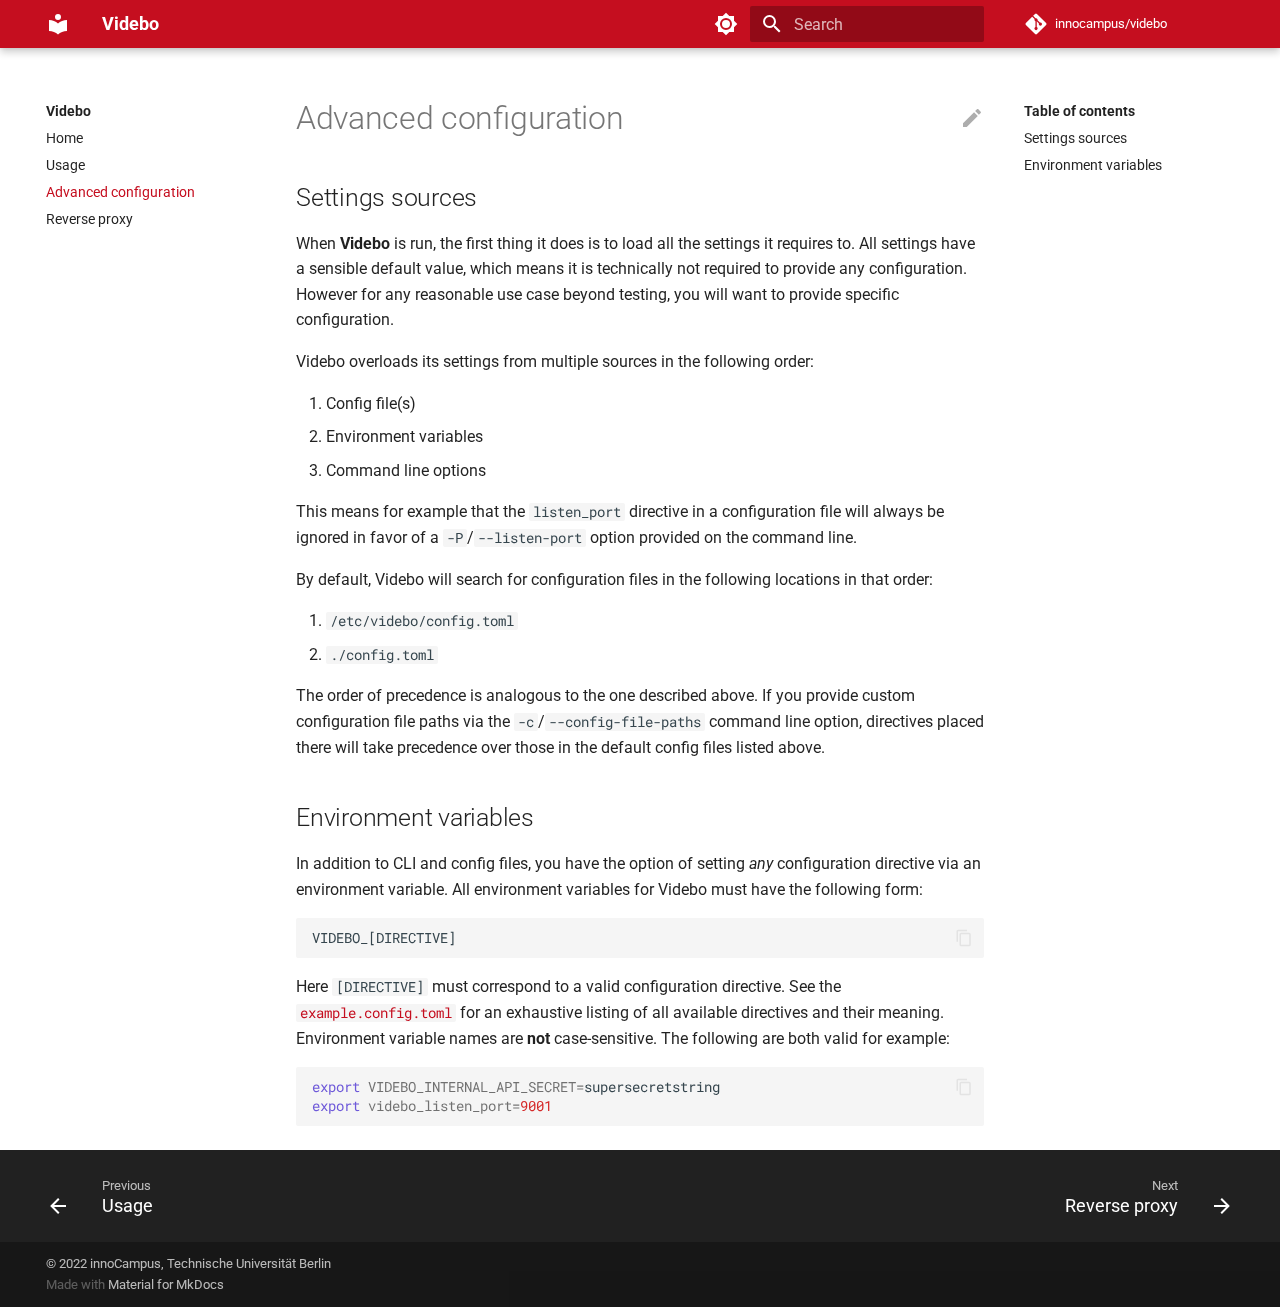
==== commit edb9d0ac: "Deployed 447e3bb with MkDocs version: 1.4.2" ====
--- a/advanced-config/index.html
+++ b/advanced-config/index.html
@@ -13,7 +13,7 @@
         <link rel="canonical" href="https://innocampus.github.io/videbo/advanced-config/">
       
       <link rel="icon" href="../assets/images/favicon.png">
-      <meta name="generator" content="mkdocs-1.4.0, mkdocs-material-8.5.6">
+      <meta name="generator" content="mkdocs-1.4.2, mkdocs-material-8.5.6">
     
     
       
@@ -406,17 +406,17 @@
 <p>This means for example that the <code>listen_port</code> directive in a configuration file will always be ignored in favor of a <code>-P</code>/<code>--listen-port</code> option provided on the command line.</p>
 <p>By default, Videbo will search for configuration files in the following locations in that order:</p>
 <ol>
-<li><code>/etc/videbo/config.yaml</code></li>
-<li><code>./config.yaml</code></li>
+<li><code>/etc/videbo/config.toml</code></li>
+<li><code>./config.toml</code></li>
 </ol>
 <p>The order of precedence is analogous to the one described above. If you provide custom configuration file paths via the <code>-c</code>/<code>--config-file-paths</code> command line option, directives placed there will take precedence over those in the default config files listed above.</p>
 <h2 id="environment-variables">Environment variables</h2>
 <p>In addition to CLI and config files, you have the option of setting <em>any</em> configuration directive via an environment variable. All environment variables for Videbo must have the following form:
 <div class="highlight"><pre><span></span><code>VIDEBO_[DIRECTIVE]
 </code></pre></div></p>
-<p>Here <code>[DIRECTIVE]</code> must correspond to a valid configuration directive. See the <a class="external-link" href="https://github.com/innocampus/videbo/blob/master/example.config.yaml" target="_blank"><code>example.config.yaml</code></a> for an exhaustive listing of all available directives and their meaning. Environment variable names are <strong>not</strong> case-sensitive. The following are both valid for example:
-<div class="highlight"><pre><span></span><code><span class="nb">export</span> <span class="nv">VIDEBO_INTERNAL_API_SECRET</span><span class="o">=</span>supersecretstring
-<span class="nb">export</span> <span class="nv">videbo_listen_port</span><span class="o">=</span><span class="m">9001</span>
+<p>Here <code>[DIRECTIVE]</code> must correspond to a valid configuration directive. See the <a class="external-link" href="https://github.com/innocampus/videbo/blob/master/example.config.toml" target="_blank"><code>example.config.toml</code></a> for an exhaustive listing of all available directives and their meaning. Environment variable names are <strong>not</strong> case-sensitive. The following are both valid for example:
+<div class="highlight"><pre><span></span><code><span class="nb">export</span><span class="w"> </span><span class="nv">VIDEBO_INTERNAL_API_SECRET</span><span class="o">=</span>supersecretstring
+<span class="nb">export</span><span class="w"> </span><span class="nv">videbo_listen_port</span><span class="o">=</span><span class="m">9001</span>
 </code></pre></div></p>
 
 
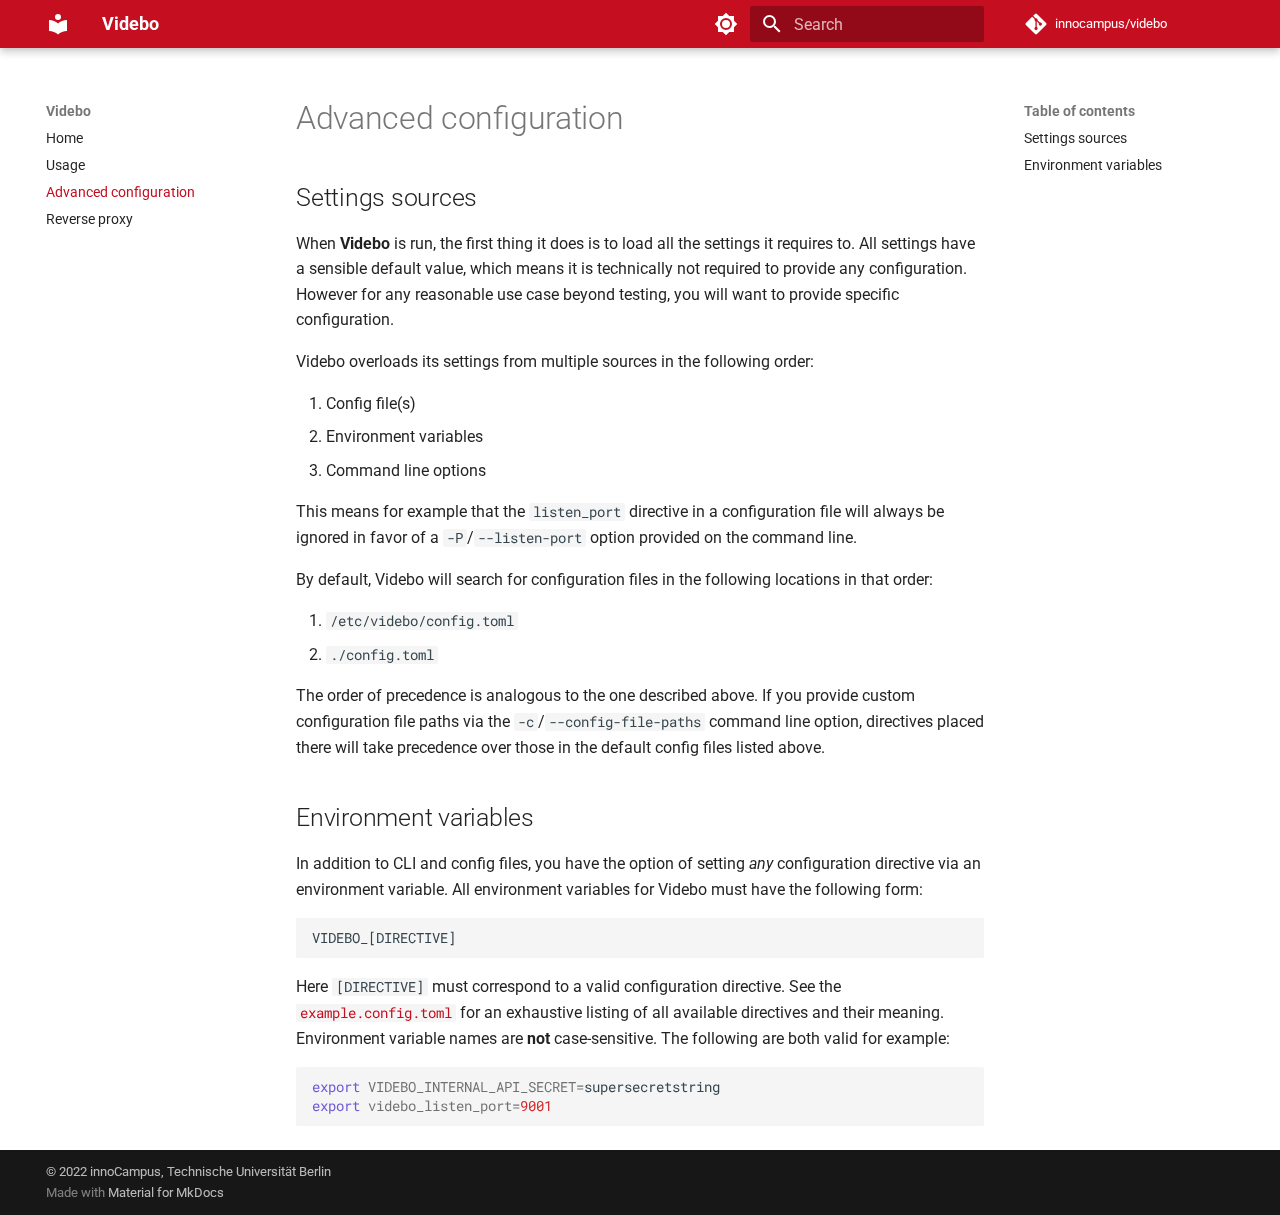
==== commit 0b06ad8b: "Deployed c67bffb with MkDocs version: 1.4.2" ====
--- a/advanced-config/index.html
+++ b/advanced-config/index.html
@@ -12,8 +12,14 @@
       
         <link rel="canonical" href="https://innocampus.github.io/videbo/advanced-config/">
       
+      
+        <link rel="prev" href="../usage/">
+      
+      
+        <link rel="next" href="../reverse-proxy/">
+      
       <link rel="icon" href="../assets/images/favicon.png">
-      <meta name="generator" content="mkdocs-1.4.2, mkdocs-material-8.5.6">
+      <meta name="generator" content="mkdocs-1.4.2, mkdocs-material-9.0.13">
     
     
       
@@ -21,11 +27,10 @@
       
     
     
-      <link rel="stylesheet" href="../assets/stylesheets/main.20d9efc8.min.css">
-      
-        
-        <link rel="stylesheet" href="../assets/stylesheets/palette.cbb835fc.min.css">
-        
+      <link rel="stylesheet" href="../assets/stylesheets/main.ffa9267a.min.css">
+      
+        
+        <link rel="stylesheet" href="../assets/stylesheets/palette.a0c5b2b5.min.css">
       
       
 
@@ -117,7 +122,6 @@
       <form class="md-header__option" data-md-component="palette">
         
           
-          
           <input class="md-option" data-md-color-media="(prefers-color-scheme: light)" data-md-color-scheme="tub" data-md-color-primary="" data-md-color-accent="red"  aria-label="Switch to dark mode"  type="radio" name="__palette" id="__palette_1">
           
             <label class="md-header__button md-icon" title="Switch to dark mode" for="__palette_2" hidden>
@@ -125,7 +129,6 @@
             </label>
           
         
-          
           
           <input class="md-option" data-md-color-media="(prefers-color-scheme: dark)" data-md-color-scheme="slate" data-md-color-primary="" data-md-color-accent="red"  aria-label="Switch to light mode"  type="radio" name="__palette" id="__palette_2">
           
@@ -164,7 +167,7 @@
           <div class="md-search-result__meta">
             Initializing search
           </div>
-          <ol class="md-search-result__list"></ol>
+          <ol class="md-search-result__list" role="presentation"></ol>
         </div>
       </div>
     </div>
@@ -176,7 +179,7 @@
         <a href="https://github.com/innocampus/videbo" title="Go to repository" class="md-source" data-md-component="source">
   <div class="md-source__icon md-icon">
     
-    <svg xmlns="http://www.w3.org/2000/svg" viewBox="0 0 448 512"><!--! Font Awesome Free 6.2.0 by @fontawesome - https://fontawesome.com License - https://fontawesome.com/license/free (Icons: CC BY 4.0, Fonts: SIL OFL 1.1, Code: MIT License) Copyright 2022 Fonticons, Inc.--><path d="M439.55 236.05 244 40.45a28.87 28.87 0 0 0-40.81 0l-40.66 40.63 51.52 51.52c27.06-9.14 52.68 16.77 43.39 43.68l49.66 49.66c34.23-11.8 61.18 31 35.47 56.69-26.49 26.49-70.21-2.87-56-37.34L240.22 199v121.85c25.3 12.54 22.26 41.85 9.08 55a34.34 34.34 0 0 1-48.55 0c-17.57-17.6-11.07-46.91 11.25-56v-123c-20.8-8.51-24.6-30.74-18.64-45L142.57 101 8.45 235.14a28.86 28.86 0 0 0 0 40.81l195.61 195.6a28.86 28.86 0 0 0 40.8 0l194.69-194.69a28.86 28.86 0 0 0 0-40.81z"/></svg>
+    <svg xmlns="http://www.w3.org/2000/svg" viewBox="0 0 448 512"><!--! Font Awesome Free 6.3.0 by @fontawesome - https://fontawesome.com License - https://fontawesome.com/license/free (Icons: CC BY 4.0, Fonts: SIL OFL 1.1, Code: MIT License) Copyright 2023 Fonticons, Inc.--><path d="M439.55 236.05 244 40.45a28.87 28.87 0 0 0-40.81 0l-40.66 40.63 51.52 51.52c27.06-9.14 52.68 16.77 43.39 43.68l49.66 49.66c34.23-11.8 61.18 31 35.47 56.69-26.49 26.49-70.21-2.87-56-37.34L240.22 199v121.85c25.3 12.54 22.26 41.85 9.08 55a34.34 34.34 0 0 1-48.55 0c-17.57-17.6-11.07-46.91 11.25-56v-123c-20.8-8.51-24.6-30.74-18.64-45L142.57 101 8.45 235.14a28.86 28.86 0 0 0 0 40.81l195.61 195.6a28.86 28.86 0 0 0 40.8 0l194.69-194.69a28.86 28.86 0 0 0 0-40.81z"/></svg>
   </div>
   <div class="md-source__repository">
     innocampus/videbo
@@ -221,7 +224,7 @@
       <a href="https://github.com/innocampus/videbo" title="Go to repository" class="md-source" data-md-component="source">
   <div class="md-source__icon md-icon">
     
-    <svg xmlns="http://www.w3.org/2000/svg" viewBox="0 0 448 512"><!--! Font Awesome Free 6.2.0 by @fontawesome - https://fontawesome.com License - https://fontawesome.com/license/free (Icons: CC BY 4.0, Fonts: SIL OFL 1.1, Code: MIT License) Copyright 2022 Fonticons, Inc.--><path d="M439.55 236.05 244 40.45a28.87 28.87 0 0 0-40.81 0l-40.66 40.63 51.52 51.52c27.06-9.14 52.68 16.77 43.39 43.68l49.66 49.66c34.23-11.8 61.18 31 35.47 56.69-26.49 26.49-70.21-2.87-56-37.34L240.22 199v121.85c25.3 12.54 22.26 41.85 9.08 55a34.34 34.34 0 0 1-48.55 0c-17.57-17.6-11.07-46.91 11.25-56v-123c-20.8-8.51-24.6-30.74-18.64-45L142.57 101 8.45 235.14a28.86 28.86 0 0 0 0 40.81l195.61 195.6a28.86 28.86 0 0 0 40.8 0l194.69-194.69a28.86 28.86 0 0 0 0-40.81z"/></svg>
+    <svg xmlns="http://www.w3.org/2000/svg" viewBox="0 0 448 512"><!--! Font Awesome Free 6.3.0 by @fontawesome - https://fontawesome.com License - https://fontawesome.com/license/free (Icons: CC BY 4.0, Fonts: SIL OFL 1.1, Code: MIT License) Copyright 2023 Fonticons, Inc.--><path d="M439.55 236.05 244 40.45a28.87 28.87 0 0 0-40.81 0l-40.66 40.63 51.52 51.52c27.06-9.14 52.68 16.77 43.39 43.68l49.66 49.66c34.23-11.8 61.18 31 35.47 56.69-26.49 26.49-70.21-2.87-56-37.34L240.22 199v121.85c25.3 12.54 22.26 41.85 9.08 55a34.34 34.34 0 0 1-48.55 0c-17.57-17.6-11.07-46.91 11.25-56v-123c-20.8-8.51-24.6-30.74-18.64-45L142.57 101 8.45 235.14a28.86 28.86 0 0 0 0 40.81l195.61 195.6a28.86 28.86 0 0 0 40.8 0l194.69-194.69a28.86 28.86 0 0 0 0-40.81z"/></svg>
   </div>
   <div class="md-source__repository">
     innocampus/videbo
@@ -272,7 +275,7 @@
   
     <li class="md-nav__item md-nav__item--active">
       
-      <input class="md-nav__toggle md-toggle" data-md-toggle="toc" type="checkbox" id="__toc">
+      <input class="md-nav__toggle md-toggle" type="checkbox" id="__toc">
       
       
       
@@ -387,10 +390,8 @@
                 
                   
 
-  <a href="https://github.com/innocampus/videbo/edit/master/docs/advanced-config.md" title="Edit this page" class="md-content__button md-icon">
-    
-    <svg xmlns="http://www.w3.org/2000/svg" viewBox="0 0 24 24"><path d="M20.71 7.04c.39-.39.39-1.04 0-1.41l-2.34-2.34c-.37-.39-1.02-.39-1.41 0l-1.84 1.83 3.75 3.75M3 17.25V21h3.75L17.81 9.93l-3.75-3.75L3 17.25Z"/></svg>
-  </a>
+  
+  
 
 
   <h1>Advanced configuration</h1>
@@ -434,42 +435,6 @@
       
         <footer class="md-footer">
   
-    
-    <nav class="md-footer__inner md-grid" aria-label="Footer" >
-      
-        
-        <a href="../usage/" class="md-footer__link md-footer__link--prev" aria-label="Previous: Usage" rel="prev">
-          <div class="md-footer__button md-icon">
-            <svg xmlns="http://www.w3.org/2000/svg" viewBox="0 0 24 24"><path d="M20 11v2H8l5.5 5.5-1.42 1.42L4.16 12l7.92-7.92L13.5 5.5 8 11h12Z"/></svg>
-          </div>
-          <div class="md-footer__title">
-            <div class="md-ellipsis">
-              <span class="md-footer__direction">
-                Previous
-              </span>
-              Usage
-            </div>
-          </div>
-        </a>
-      
-      
-        
-        <a href="../reverse-proxy/" class="md-footer__link md-footer__link--next" aria-label="Next: Reverse proxy" rel="next">
-          <div class="md-footer__title">
-            <div class="md-ellipsis">
-              <span class="md-footer__direction">
-                Next
-              </span>
-              Reverse proxy
-            </div>
-          </div>
-          <div class="md-footer__button md-icon">
-            <svg xmlns="http://www.w3.org/2000/svg" viewBox="0 0 24 24"><path d="M4 11v2h12l-5.5 5.5 1.42 1.42L19.84 12l-7.92-7.92L10.5 5.5 16 11H4Z"/></svg>
-          </div>
-        </a>
-      
-    </nav>
-  
   <div class="md-footer-meta md-typeset">
     <div class="md-footer-meta__inner md-grid">
       <div class="md-copyright">
@@ -495,10 +460,10 @@
       <div class="md-dialog__inner md-typeset"></div>
     </div>
     
-    <script id="__config" type="application/json">{"base": "..", "features": [], "search": "../assets/javascripts/workers/search.5bf1dace.min.js", "translations": {"clipboard.copied": "Copied to clipboard", "clipboard.copy": "Copy to clipboard", "search.config.lang": "en", "search.config.pipeline": "trimmer, stopWordFilter", "search.config.separator": "[\\s\\-]+", "search.placeholder": "Search", "search.result.more.one": "1 more on this page", "search.result.more.other": "# more on this page", "search.result.none": "No matching documents", "search.result.one": "1 matching document", "search.result.other": "# matching documents", "search.result.placeholder": "Type to start searching", "search.result.term.missing": "Missing", "select.version.title": "Select version"}}</script>
-    
-    
-      <script src="../assets/javascripts/bundle.078830c0.min.js"></script>
+    <script id="__config" type="application/json">{"base": "..", "features": [], "search": "../assets/javascripts/workers/search.208ed371.min.js", "translations": {"clipboard.copied": "Copied to clipboard", "clipboard.copy": "Copy to clipboard", "search.result.more.one": "1 more on this page", "search.result.more.other": "# more on this page", "search.result.none": "No matching documents", "search.result.one": "1 matching document", "search.result.other": "# matching documents", "search.result.placeholder": "Type to start searching", "search.result.term.missing": "Missing", "select.version": "Select version"}}</script>
+    
+    
+      <script src="../assets/javascripts/bundle.2a6f1dda.min.js"></script>
       
     
   </body>
--- a/assets/stylesheets/main.ffa9267a.min.css
+++ b/assets/stylesheets/main.ffa9267a.min.css
@@ -0,0 +1 @@
+@charset "UTF-8";html{-webkit-text-size-adjust:none;-moz-text-size-adjust:none;text-size-adjust:none;box-sizing:border-box}*,:after,:before{box-sizing:inherit}@media (prefers-reduced-motion){*,:after,:before{transition:none!important}}body{margin:0}a,button,input,label{-webkit-tap-highlight-color:transparent}a{color:inherit;text-decoration:none}hr{border:0;box-sizing:initial;display:block;height:.05rem;overflow:visible;padding:0}small{font-size:80%}sub,sup{line-height:1em}img{border-style:none}table{border-collapse:initial;border-spacing:0}td,th{font-weight:400;vertical-align:top}button{background:#0000;border:0;font-family:inherit;font-size:inherit;margin:0;padding:0}input{border:0;outline:none}:root{--md-primary-fg-color:#4051b5;--md-primary-fg-color--light:#5d6cc0;--md-primary-fg-color--dark:#303fa1;--md-primary-bg-color:#fff;--md-primary-bg-color--light:#ffffffb3;--md-accent-fg-color:#526cfe;--md-accent-fg-color--transparent:#526cfe1a;--md-accent-bg-color:#fff;--md-accent-bg-color--light:#ffffffb3}:root,[data-md-color-scheme=default]{--md-default-fg-color:#000000de;--md-default-fg-color--light:#0000008a;--md-default-fg-color--lighter:#00000052;--md-default-fg-color--lightest:#00000012;--md-default-bg-color:#fff;--md-default-bg-color--light:#ffffffb3;--md-default-bg-color--lighter:#ffffff4d;--md-default-bg-color--lightest:#ffffff1f;--md-code-fg-color:#36464e;--md-code-bg-color:#f5f5f5;--md-code-hl-color:#ffff0080;--md-code-hl-number-color:#d52a2a;--md-code-hl-special-color:#db1457;--md-code-hl-function-color:#a846b9;--md-code-hl-constant-color:#6e59d9;--md-code-hl-keyword-color:#3f6ec6;--md-code-hl-string-color:#1c7d4d;--md-code-hl-name-color:var(--md-code-fg-color);--md-code-hl-operator-color:var(--md-default-fg-color--light);--md-code-hl-punctuation-color:var(--md-default-fg-color--light);--md-code-hl-comment-color:var(--md-default-fg-color--light);--md-code-hl-generic-color:var(--md-default-fg-color--light);--md-code-hl-variable-color:var(--md-default-fg-color--light);--md-typeset-color:var(--md-default-fg-color);--md-typeset-a-color:var(--md-primary-fg-color);--md-typeset-mark-color:#ffff0080;--md-typeset-del-color:#f5503d26;--md-typeset-ins-color:#0bd57026;--md-typeset-kbd-color:#fafafa;--md-typeset-kbd-accent-color:#fff;--md-typeset-kbd-border-color:#b8b8b8;--md-typeset-table-color:#0000001f;--md-typeset-table-color--light:rgba(0,0,0,.035);--md-admonition-fg-color:var(--md-default-fg-color);--md-admonition-bg-color:var(--md-default-bg-color);--md-warning-fg-color:#000000de;--md-warning-bg-color:#ff9;--md-footer-fg-color:#fff;--md-footer-fg-color--light:#ffffffb3;--md-footer-fg-color--lighter:#ffffff73;--md-footer-bg-color:#000000de;--md-footer-bg-color--dark:#00000052;--md-shadow-z1:0 0.2rem 0.5rem #0000000d,0 0 0.05rem #0000001a;--md-shadow-z2:0 0.2rem 0.5rem #0000001a,0 0 0.05rem #00000040;--md-shadow-z3:0 0.2rem 0.5rem #0003,0 0 0.05rem #00000059}.md-icon svg{fill:currentcolor;display:block;height:1.2rem;width:1.2rem}body{-webkit-font-smoothing:antialiased;-moz-osx-font-smoothing:grayscale;--md-text-font-family:var(--md-text-font,_),-apple-system,BlinkMacSystemFont,Helvetica,Arial,sans-serif;--md-code-font-family:var(--md-code-font,_),SFMono-Regular,Consolas,Menlo,monospace}aside,body,input{font-feature-settings:"kern","liga";color:var(--md-typeset-color);font-family:var(--md-text-font-family)}code,kbd,pre{font-feature-settings:"kern";font-family:var(--md-code-font-family)}:root{--md-typeset-table-sort-icon:url('data:image/svg+xml;charset=utf-8,<svg xmlns="http://www.w3.org/2000/svg" viewBox="0 0 24 24"><path d="m18 21-4-4h3V7h-3l4-4 4 4h-3v10h3M2 19v-2h10v2M2 13v-2h7v2M2 7V5h4v2H2Z"/></svg>');--md-typeset-table-sort-icon--asc:url('data:image/svg+xml;charset=utf-8,<svg xmlns="http://www.w3.org/2000/svg" viewBox="0 0 24 24"><path d="M19 17h3l-4 4-4-4h3V3h2M2 17h10v2H2M6 5v2H2V5m0 6h7v2H2v-2Z"/></svg>');--md-typeset-table-sort-icon--desc:url('data:image/svg+xml;charset=utf-8,<svg xmlns="http://www.w3.org/2000/svg" viewBox="0 0 24 24"><path d="M19 7h3l-4-4-4 4h3v14h2M2 17h10v2H2M6 5v2H2V5m0 6h7v2H2v-2Z"/></svg>')}.md-typeset{-webkit-print-color-adjust:exact;color-adjust:exact;font-size:.8rem;line-height:1.6}@media print{.md-typeset{font-size:.68rem}}.md-typeset blockquote,.md-typeset dl,.md-typeset figure,.md-typeset ol,.md-typeset pre,.md-typeset ul{margin-bottom:1em;margin-top:1em}.md-typeset h1{color:var(--md-default-fg-color--light);font-size:2em;line-height:1.3;margin:0 0 1.25em}.md-typeset h1,.md-typeset h2{font-weight:300;letter-spacing:-.01em}.md-typeset h2{font-size:1.5625em;line-height:1.4;margin:1.6em 0 .64em}.md-typeset h3{font-size:1.25em;font-weight:400;letter-spacing:-.01em;line-height:1.5;margin:1.6em 0 .8em}.md-typeset h2+h3{margin-top:.8em}.md-typeset h4{font-weight:700;letter-spacing:-.01em;margin:1em 0}.md-typeset h5,.md-typeset h6{color:var(--md-default-fg-color--light);font-size:.8em;font-weight:700;letter-spacing:-.01em;margin:1.25em 0}.md-typeset h5{text-transform:uppercase}.md-typeset hr{border-bottom:.05rem solid var(--md-default-fg-color--lightest);display:flow-root;margin:1.5em 0}.md-typeset a{color:var(--md-typeset-a-color);word-break:break-word}.md-typeset a,.md-typeset a:before{transition:color 125ms}.md-typeset a:focus,.md-typeset a:hover{color:var(--md-accent-fg-color)}.md-typeset a:focus code,.md-typeset a:hover code{background-color:var(--md-accent-fg-color--transparent)}.md-typeset a code{color:currentcolor;transition:background-color 125ms}.md-typeset a.focus-visible{outline-color:var(--md-accent-fg-color);outline-offset:.2rem}.md-typeset code,.md-typeset kbd,.md-typeset pre{color:var(--md-code-fg-color);direction:ltr;font-variant-ligatures:none}@media print{.md-typeset code,.md-typeset kbd,.md-typeset pre{white-space:pre-wrap}}.md-typeset code{background-color:var(--md-code-bg-color);border-radius:.1rem;-webkit-box-decoration-break:clone;box-decoration-break:clone;font-size:.85em;padding:0 .2941176471em;word-break:break-word}.md-typeset code:not(.focus-visible){-webkit-tap-highlight-color:transparent;outline:none}.md-typeset pre{display:flow-root;line-height:1.4;position:relative}.md-typeset pre>code{-webkit-box-decoration-break:slice;box-decoration-break:slice;box-shadow:none;display:block;margin:0;outline-color:var(--md-accent-fg-color);overflow:auto;padding:.7720588235em 1.1764705882em;scrollbar-color:var(--md-default-fg-color--lighter) #0000;scrollbar-width:thin;touch-action:auto;word-break:normal}.md-typeset pre>code:hover{scrollbar-color:var(--md-accent-fg-color) #0000}.md-typeset pre>code::-webkit-scrollbar{height:.2rem;width:.2rem}.md-typeset pre>code::-webkit-scrollbar-thumb{background-color:var(--md-default-fg-color--lighter)}.md-typeset pre>code::-webkit-scrollbar-thumb:hover{background-color:var(--md-accent-fg-color)}.md-typeset kbd{background-color:var(--md-typeset-kbd-color);border-radius:.1rem;box-shadow:0 .1rem 0 .05rem var(--md-typeset-kbd-border-color),0 .1rem 0 var(--md-typeset-kbd-border-color),0 -.1rem .2rem var(--md-typeset-kbd-accent-color) inset;color:var(--md-default-fg-color);display:inline-block;font-size:.75em;padding:0 .6666666667em;vertical-align:text-top;word-break:break-word}.md-typeset mark{background-color:var(--md-typeset-mark-color);-webkit-box-decoration-break:clone;box-decoration-break:clone;color:inherit;word-break:break-word}.md-typeset abbr{border-bottom:.05rem dotted var(--md-default-fg-color--light);cursor:help;text-decoration:none}@media (hover:none){.md-typeset abbr[title]:focus:after,.md-typeset abbr[title]:hover:after{background-color:var(--md-default-fg-color);border-radius:.1rem;box-shadow:var(--md-shadow-z3);color:var(--md-default-bg-color);content:attr(title);font-size:.7rem;left:.8rem;margin-top:2em;padding:.2rem .3rem;position:absolute;right:.8rem}}.md-typeset small{opacity:.75}[dir=ltr] .md-typeset sub,[dir=ltr] .md-typeset sup{margin-left:.078125em}[dir=rtl] .md-typeset sub,[dir=rtl] .md-typeset sup{margin-right:.078125em}[dir=ltr] .md-typeset blockquote{padding-left:.6rem}[dir=rtl] .md-typeset blockquote{padding-right:.6rem}[dir=ltr] .md-typeset blockquote{border-left:.2rem solid var(--md-default-fg-color--lighter)}[dir=rtl] .md-typeset blockquote{border-right:.2rem solid var(--md-default-fg-color--lighter)}.md-typeset blockquote{color:var(--md-default-fg-color--light);margin-left:0;margin-right:0}.md-typeset ul{list-style-type:disc}[dir=ltr] .md-typeset ol,[dir=ltr] .md-typeset ul{margin-left:.625em}[dir=rtl] .md-typeset ol,[dir=rtl] .md-typeset ul{margin-right:.625em}.md-typeset ol,.md-typeset ul{padding:0}.md-typeset ol:not([hidden]),.md-typeset ul:not([hidden]){display:flow-root}.md-typeset ol ol,.md-typeset ul ol{list-style-type:lower-alpha}.md-typeset ol ol ol,.md-typeset ul ol ol{list-style-type:lower-roman}[dir=ltr] .md-typeset ol li,[dir=ltr] .md-typeset ul li{margin-left:1.25em}[dir=rtl] .md-typeset ol li,[dir=rtl] .md-typeset ul li{margin-right:1.25em}.md-typeset ol li,.md-typeset ul li{margin-bottom:.5em}.md-typeset ol li blockquote,.md-typeset ol li p,.md-typeset ul li blockquote,.md-typeset ul li p{margin:.5em 0}.md-typeset ol li:last-child,.md-typeset ul li:last-child{margin-bottom:0}[dir=ltr] .md-typeset ol li ol,[dir=ltr] .md-typeset ol li ul,[dir=ltr] .md-typeset ul li ol,[dir=ltr] .md-typeset ul li ul{margin-left:.625em}[dir=rtl] .md-typeset ol li ol,[dir=rtl] .md-typeset ol li ul,[dir=rtl] .md-typeset ul li ol,[dir=rtl] .md-typeset ul li ul{margin-right:.625em}.md-typeset ol li ol,.md-typeset ol li ul,.md-typeset ul li ol,.md-typeset ul li ul{margin-bottom:.5em;margin-top:.5em}[dir=ltr] .md-typeset dd{margin-left:1.875em}[dir=rtl] .md-typeset dd{margin-right:1.875em}.md-typeset dd{margin-bottom:1.5em;margin-top:1em}.md-typeset img,.md-typeset svg,.md-typeset video{height:auto;max-width:100%}.md-typeset img[align=left]{margin:1em 1em 1em 0}.md-typeset img[align=right]{margin:1em 0 1em 1em}.md-typeset img[align]:only-child{margin-top:0}.md-typeset img[src$="#gh-dark-mode-only"],.md-typeset img[src$="#only-dark"]{display:none}.md-typeset figure{display:flow-root;margin:1em auto;max-width:100%;text-align:center;width:-webkit-fit-content;width:-moz-fit-content;width:fit-content}.md-typeset figure img{display:block}.md-typeset figcaption{font-style:italic;margin:1em auto;max-width:24rem}.md-typeset iframe{max-width:100%}.md-typeset table:not([class]){background-color:var(--md-default-bg-color);border:.05rem solid var(--md-typeset-table-color);border-radius:.1rem;display:inline-block;font-size:.64rem;max-width:100%;overflow:auto;touch-action:auto}@media print{.md-typeset table:not([class]){display:table}}.md-typeset table:not([class])+*{margin-top:1.5em}.md-typeset table:not([class]) td>:first-child,.md-typeset table:not([class]) th>:first-child{margin-top:0}.md-typeset table:not([class]) td>:last-child,.md-typeset table:not([class]) th>:last-child{margin-bottom:0}.md-typeset table:not([class]) td:not([align]),.md-typeset table:not([class]) th:not([align]){text-align:left}[dir=rtl] .md-typeset table:not([class]) td:not([align]),[dir=rtl] .md-typeset table:not([class]) th:not([align]){text-align:right}.md-typeset table:not([class]) th{font-weight:700;min-width:5rem;padding:.9375em 1.25em;vertical-align:top}.md-typeset table:not([class]) td{border-top:.05rem solid var(--md-typeset-table-color);padding:.9375em 1.25em;vertical-align:top}.md-typeset table:not([class]) tbody tr{transition:background-color 125ms}.md-typeset table:not([class]) tbody tr:hover{background-color:var(--md-typeset-table-color--light);box-shadow:0 .05rem 0 var(--md-default-bg-color) inset}.md-typeset table:not([class]) a{word-break:normal}.md-typeset table th[role=columnheader]{cursor:pointer}[dir=ltr] .md-typeset table th[role=columnheader]:after{margin-left:.5em}[dir=rtl] .md-typeset table th[role=columnheader]:after{margin-right:.5em}.md-typeset table th[role=columnheader]:after{content:"";display:inline-block;height:1.2em;-webkit-mask-image:var(--md-typeset-table-sort-icon);mask-image:var(--md-typeset-table-sort-icon);-webkit-mask-repeat:no-repeat;mask-repeat:no-repeat;-webkit-mask-size:contain;mask-size:contain;transition:background-color 125ms;vertical-align:text-bottom;width:1.2em}.md-typeset table th[role=columnheader]:hover:after{background-color:var(--md-default-fg-color--lighter)}.md-typeset table th[role=columnheader][aria-sort=ascending]:after{background-color:var(--md-default-fg-color--light);-webkit-mask-image:var(--md-typeset-table-sort-icon--asc);mask-image:var(--md-typeset-table-sort-icon--asc)}.md-typeset table th[role=columnheader][aria-sort=descending]:after{background-color:var(--md-default-fg-color--light);-webkit-mask-image:var(--md-typeset-table-sort-icon--desc);mask-image:var(--md-typeset-table-sort-icon--desc)}.md-typeset__scrollwrap{margin:1em -.8rem;overflow-x:auto;touch-action:auto}.md-typeset__table{display:inline-block;margin-bottom:.5em;padding:0 .8rem}@media print{.md-typeset__table{display:block}}html .md-typeset__table table{display:table;margin:0;overflow:hidden;width:100%}@media screen and (max-width:44.9375em){.md-content__inner>pre{margin:1em -.8rem}.md-content__inner>pre code{border-radius:0}}.md-banner{background-color:var(--md-footer-bg-color);color:var(--md-footer-fg-color);overflow:auto}@media print{.md-banner{display:none}}.md-banner--warning{background-color:var(--md-warning-bg-color);color:var(--md-warning-fg-color)}.md-banner__inner{font-size:.7rem;margin:.6rem auto;padding:0 .8rem}[dir=ltr] .md-banner__button{float:right}[dir=rtl] .md-banner__button{float:left}.md-banner__button{color:inherit;cursor:pointer;transition:opacity .25s}.md-banner__button:hover{opacity:.7}html{font-size:125%;height:100%;overflow-x:hidden}@media screen and (min-width:100em){html{font-size:137.5%}}@media screen and (min-width:125em){html{font-size:150%}}body{background-color:var(--md-default-bg-color);display:flex;flex-direction:column;font-size:.5rem;min-height:100%;position:relative;width:100%}@media print{body{display:block}}@media screen and (max-width:59.9375em){body[data-md-scrolllock]{position:fixed}}.md-grid{margin-left:auto;margin-right:auto;max-width:61rem}.md-container{display:flex;flex-direction:column;flex-grow:1}@media print{.md-container{display:block}}.md-main{flex-grow:1}.md-main__inner{display:flex;height:100%;margin-top:1.5rem}.md-ellipsis{overflow:hidden;text-overflow:ellipsis;white-space:nowrap}.md-toggle{display:none}.md-option{height:0;opacity:0;position:absolute;width:0}.md-option:checked+label:not([hidden]){display:block}.md-option.focus-visible+label{outline-color:var(--md-accent-fg-color);outline-style:auto}.md-skip{background-color:var(--md-default-fg-color);border-radius:.1rem;color:var(--md-default-bg-color);font-size:.64rem;margin:.5rem;opacity:0;outline-color:var(--md-accent-fg-color);padding:.3rem .5rem;position:fixed;transform:translateY(.4rem);z-index:-1}.md-skip:focus{opacity:1;transform:translateY(0);transition:transform .25s cubic-bezier(.4,0,.2,1),opacity 175ms 75ms;z-index:10}@page{margin:25mm}:root{--md-clipboard-icon:url('data:image/svg+xml;charset=utf-8,<svg xmlns="http://www.w3.org/2000/svg" viewBox="0 0 24 24"><path d="M19 21H8V7h11m0-2H8a2 2 0 0 0-2 2v14a2 2 0 0 0 2 2h11a2 2 0 0 0 2-2V7a2 2 0 0 0-2-2m-3-4H4a2 2 0 0 0-2 2v14h2V3h12V1Z"/></svg>')}.md-clipboard{border-radius:.1rem;color:var(--md-default-fg-color--lightest);cursor:pointer;height:1.5em;outline-color:var(--md-accent-fg-color);outline-offset:.1rem;position:absolute;right:.5em;top:.5em;transition:color .25s;width:1.5em;z-index:1}@media print{.md-clipboard{display:none}}.md-clipboard:not(.focus-visible){-webkit-tap-highlight-color:transparent;outline:none}:hover>.md-clipboard{color:var(--md-default-fg-color--light)}.md-clipboard:focus,.md-clipboard:hover{color:var(--md-accent-fg-color)}.md-clipboard:after{background-color:currentcolor;content:"";display:block;height:1.125em;margin:0 auto;-webkit-mask-image:var(--md-clipboard-icon);mask-image:var(--md-clipboard-icon);-webkit-mask-position:center;mask-position:center;-webkit-mask-repeat:no-repeat;mask-repeat:no-repeat;-webkit-mask-size:contain;mask-size:contain;width:1.125em}.md-clipboard--inline{cursor:pointer}.md-clipboard--inline code{transition:color .25s,background-color .25s}.md-clipboard--inline:focus code,.md-clipboard--inline:hover code{background-color:var(--md-accent-fg-color--transparent);color:var(--md-accent-fg-color)}@keyframes consent{0%{opacity:0;transform:translateY(100%)}to{opacity:1;transform:translateY(0)}}@keyframes overlay{0%{opacity:0}to{opacity:1}}.md-consent__overlay{animation:overlay .25s both;-webkit-backdrop-filter:blur(.1rem);backdrop-filter:blur(.1rem);background-color:#0000008a;height:100%;opacity:1;position:fixed;top:0;width:100%;z-index:5}.md-consent__inner{animation:consent .5s cubic-bezier(.1,.7,.1,1) both;background-color:var(--md-default-bg-color);border:0;border-radius:.1rem;bottom:0;box-shadow:0 0 .2rem #0000001a,0 .2rem .4rem #0003;max-height:100%;overflow:auto;padding:0;position:fixed;width:100%;z-index:5}.md-consent__form{padding:.8rem}.md-consent__settings{display:none;margin:1em 0}input:checked+.md-consent__settings{display:block}.md-consent__controls{margin-bottom:.8rem}.md-typeset .md-consent__controls .md-button{display:inline}@media screen and (max-width:44.9375em){.md-typeset .md-consent__controls .md-button{display:block;margin-top:.4rem;text-align:center;width:100%}}.md-consent label{cursor:pointer}.md-content{flex-grow:1;min-width:0}.md-content__inner{margin:0 .8rem 1.2rem;padding-top:.6rem}@media screen and (min-width:76.25em){[dir=ltr] .md-sidebar--primary:not([hidden])~.md-content>.md-content__inner{margin-left:1.2rem}[dir=ltr] .md-sidebar--secondary:not([hidden])~.md-content>.md-content__inner,[dir=rtl] .md-sidebar--primary:not([hidden])~.md-content>.md-content__inner{margin-right:1.2rem}[dir=rtl] .md-sidebar--secondary:not([hidden])~.md-content>.md-content__inner{margin-left:1.2rem}}.md-content__inner:before{content:"";display:block;height:.4rem}.md-content__inner>:last-child{margin-bottom:0}[dir=ltr] .md-content__button{float:right}[dir=rtl] .md-content__button{float:left}[dir=ltr] .md-content__button{margin-left:.4rem}[dir=rtl] .md-content__button{margin-right:.4rem}.md-content__button{margin:.4rem 0;padding:0}@media print{.md-content__button{display:none}}.md-typeset .md-content__button{color:var(--md-default-fg-color--lighter)}.md-content__button svg{display:inline;vertical-align:top}[dir=rtl] .md-content__button svg{transform:scaleX(-1)}[dir=ltr] .md-dialog{right:.8rem}[dir=rtl] .md-dialog{left:.8rem}.md-dialog{background-color:var(--md-default-fg-color);border-radius:.1rem;bottom:.8rem;box-shadow:var(--md-shadow-z3);min-width:11.1rem;opacity:0;padding:.4rem .6rem;pointer-events:none;position:fixed;transform:translateY(100%);transition:transform 0ms .4s,opacity .4s;z-index:4}@media print{.md-dialog{display:none}}.md-dialog--active{opacity:1;pointer-events:auto;transform:translateY(0);transition:transform .4s cubic-bezier(.075,.85,.175,1),opacity .4s}.md-dialog__inner{color:var(--md-default-bg-color);font-size:.7rem}.md-feedback{margin:2em 0 1em;text-align:center}.md-feedback fieldset{border:none;margin:0;padding:0}.md-feedback__title{font-weight:700;margin:1em auto}.md-feedback__inner{position:relative}.md-feedback__list{align-content:baseline;display:flex;flex-wrap:wrap;justify-content:center;position:relative}.md-feedback__list:hover .md-icon:not(:disabled){color:var(--md-default-fg-color--lighter)}:disabled .md-feedback__list{min-height:1.8rem}.md-feedback__icon{color:var(--md-default-fg-color--light);cursor:pointer;flex-shrink:0;margin:0 .1rem;transition:color 125ms}.md-feedback__icon:not(:disabled).md-icon:hover{color:var(--md-accent-fg-color)}.md-feedback__icon:disabled{color:var(--md-default-fg-color--lightest);pointer-events:none}.md-feedback__note{opacity:0;position:relative;transform:translateY(.4rem);transition:transform .4s cubic-bezier(.1,.7,.1,1),opacity .15s}.md-feedback__note>*{margin:0 auto;max-width:16rem}:disabled .md-feedback__note{opacity:1;transform:translateY(0)}.md-footer{background-color:var(--md-footer-bg-color);color:var(--md-footer-fg-color)}@media print{.md-footer{display:none}}.md-footer__inner{justify-content:space-between;overflow:auto;padding:.2rem}.md-footer__inner:not([hidden]){display:flex}.md-footer__link{display:flex;flex-grow:0.01;outline-color:var(--md-accent-fg-color);overflow:hidden;padding-bottom:.4rem;padding-top:1.4rem;transition:opacity .25s}.md-footer__link:focus,.md-footer__link:hover{opacity:.7}[dir=rtl] .md-footer__link svg{transform:scaleX(-1)}@media screen and (max-width:44.9375em){.md-footer__link--prev .md-footer__title{display:none}}[dir=ltr] .md-footer__link--next{margin-left:auto}[dir=rtl] .md-footer__link--next{margin-right:auto}.md-footer__link--next{text-align:right}[dir=rtl] .md-footer__link--next{text-align:left}.md-footer__title{flex-grow:1;font-size:.9rem;line-height:2.4rem;max-width:calc(100% - 2.4rem);padding:0 1rem;position:relative;white-space:nowrap}.md-footer__button{margin:.2rem;padding:.4rem}.md-footer__direction{font-size:.64rem;left:0;margin-top:-1rem;opacity:.7;padding:0 1rem;position:absolute;right:0}.md-footer-meta{background-color:var(--md-footer-bg-color--dark)}.md-footer-meta__inner{display:flex;flex-wrap:wrap;justify-content:space-between;padding:.2rem}html .md-footer-meta.md-typeset a{color:var(--md-footer-fg-color--light)}html .md-footer-meta.md-typeset a:focus,html .md-footer-meta.md-typeset a:hover{color:var(--md-footer-fg-color)}.md-copyright{color:var(--md-footer-fg-color--lighter);font-size:.64rem;margin:auto .6rem;padding:.4rem 0;width:100%}@media screen and (min-width:45em){.md-copyright{width:auto}}.md-copyright__highlight{color:var(--md-footer-fg-color--light)}.md-social{margin:0 .4rem;padding:.2rem 0 .6rem}@media screen and (min-width:45em){.md-social{padding:.6rem 0}}.md-social__link{display:inline-block;height:1.6rem;text-align:center;width:1.6rem}.md-social__link:before{line-height:1.9}.md-social__link svg{fill:currentcolor;max-height:.8rem;vertical-align:-25%}.md-typeset .md-button{border:.1rem solid;border-radius:.1rem;color:var(--md-primary-fg-color);cursor:pointer;display:inline-block;font-weight:700;padding:.625em 2em;transition:color 125ms,background-color 125ms,border-color 125ms}.md-typeset .md-button--primary{background-color:var(--md-primary-fg-color);border-color:var(--md-primary-fg-color);color:var(--md-primary-bg-color)}.md-typeset .md-button:focus,.md-typeset .md-button:hover{background-color:var(--md-accent-fg-color);border-color:var(--md-accent-fg-color);color:var(--md-accent-bg-color)}[dir=ltr] .md-typeset .md-input{border-top-left-radius:.1rem}[dir=ltr] .md-typeset .md-input,[dir=rtl] .md-typeset .md-input{border-top-right-radius:.1rem}[dir=rtl] .md-typeset .md-input{border-top-left-radius:.1rem}.md-typeset .md-input{border-bottom:.1rem solid var(--md-default-fg-color--lighter);box-shadow:var(--md-shadow-z1);font-size:.8rem;height:1.8rem;padding:0 .6rem;transition:border .25s,box-shadow .25s}.md-typeset .md-input:focus,.md-typeset .md-input:hover{border-bottom-color:var(--md-accent-fg-color);box-shadow:var(--md-shadow-z2)}.md-typeset .md-input--stretch{width:100%}.md-header{background-color:var(--md-primary-fg-color);box-shadow:0 0 .2rem #0000,0 .2rem .4rem #0000;color:var(--md-primary-bg-color);display:block;left:0;position:-webkit-sticky;position:sticky;right:0;top:0;z-index:4}@media print{.md-header{display:none}}.md-header[hidden]{transform:translateY(-100%);transition:transform .25s cubic-bezier(.8,0,.6,1),box-shadow .25s}.md-header--shadow{box-shadow:0 0 .2rem #0000001a,0 .2rem .4rem #0003;transition:transform .25s cubic-bezier(.1,.7,.1,1),box-shadow .25s}.md-header__inner{align-items:center;display:flex;padding:0 .2rem}.md-header__button{color:currentcolor;cursor:pointer;margin:.2rem;outline-color:var(--md-accent-fg-color);padding:.4rem;position:relative;transition:opacity .25s;vertical-align:middle;z-index:1}.md-header__button:hover{opacity:.7}.md-header__button:not([hidden]){display:inline-block}.md-header__button:not(.focus-visible){-webkit-tap-highlight-color:transparent;outline:none}.md-header__button.md-logo{margin:.2rem;padding:.4rem}@media screen and (max-width:76.1875em){.md-header__button.md-logo{display:none}}.md-header__button.md-logo img,.md-header__button.md-logo svg{fill:currentcolor;display:block;height:1.2rem;width:auto}@media screen and (min-width:60em){.md-header__button[for=__search]{display:none}}.no-js .md-header__button[for=__search]{display:none}[dir=rtl] .md-header__button[for=__search] svg{transform:scaleX(-1)}@media screen and (min-width:76.25em){.md-header__button[for=__drawer]{display:none}}.md-header__topic{display:flex;max-width:100%;position:absolute;transition:transform .4s cubic-bezier(.1,.7,.1,1),opacity .15s;white-space:nowrap}.md-header__topic+.md-header__topic{opacity:0;pointer-events:none;transform:translateX(1.25rem);transition:transform .4s cubic-bezier(1,.7,.1,.1),opacity .15s;z-index:-1}[dir=rtl] .md-header__topic+.md-header__topic{transform:translateX(-1.25rem)}.md-header__topic:first-child{font-weight:700}[dir=ltr] .md-header__title{margin-right:.4rem}[dir=rtl] .md-header__title{margin-left:.4rem}[dir=ltr] .md-header__title{margin-left:1rem}[dir=rtl] .md-header__title{margin-right:1rem}.md-header__title{flex-grow:1;font-size:.9rem;height:2.4rem;line-height:2.4rem}.md-header__title--active .md-header__topic{opacity:0;pointer-events:none;transform:translateX(-1.25rem);transition:transform .4s cubic-bezier(1,.7,.1,.1),opacity .15s;z-index:-1}[dir=rtl] .md-header__title--active .md-header__topic{transform:translateX(1.25rem)}.md-header__title--active .md-header__topic+.md-header__topic{opacity:1;pointer-events:auto;transform:translateX(0);transition:transform .4s cubic-bezier(.1,.7,.1,1),opacity .15s;z-index:0}.md-header__title>.md-header__ellipsis{height:100%;position:relative;width:100%}.md-header__option{display:flex;flex-shrink:0;max-width:100%;transition:max-width 0ms .25s,opacity .25s .25s;white-space:nowrap}[data-md-toggle=search]:checked~.md-header .md-header__option{max-width:0;opacity:0;transition:max-width 0ms,opacity 0ms}.md-header__source{display:none}@media screen and (min-width:60em){[dir=ltr] .md-header__source{margin-left:1rem}[dir=rtl] .md-header__source{margin-right:1rem}.md-header__source{display:block;max-width:11.7rem;width:11.7rem}}@media screen and (min-width:76.25em){[dir=ltr] .md-header__source{margin-left:1.4rem}[dir=rtl] .md-header__source{margin-right:1.4rem}}:root{--md-nav-icon--prev:url('data:image/svg+xml;charset=utf-8,<svg xmlns="http://www.w3.org/2000/svg" viewBox="0 0 24 24"><path d="M20 11v2H8l5.5 5.5-1.42 1.42L4.16 12l7.92-7.92L13.5 5.5 8 11h12Z"/></svg>');--md-nav-icon--next:url('data:image/svg+xml;charset=utf-8,<svg xmlns="http://www.w3.org/2000/svg" viewBox="0 0 24 24"><path d="M8.59 16.58 13.17 12 8.59 7.41 10 6l6 6-6 6-1.41-1.42Z"/></svg>');--md-toc-icon:url('data:image/svg+xml;charset=utf-8,<svg xmlns="http://www.w3.org/2000/svg" viewBox="0 0 24 24"><path d="M3 9h14V7H3v2m0 4h14v-2H3v2m0 4h14v-2H3v2m16 0h2v-2h-2v2m0-10v2h2V7h-2m0 6h2v-2h-2v2Z"/></svg>')}.md-nav{font-size:.7rem;line-height:1.3}.md-nav__title{color:var(--md-default-fg-color--light);display:block;font-weight:700;overflow:hidden;padding:0 .6rem;text-overflow:ellipsis}.md-nav__title .md-nav__button{display:none}.md-nav__title .md-nav__button img{height:100%;width:auto}.md-nav__title .md-nav__button.md-logo img,.md-nav__title .md-nav__button.md-logo svg{fill:currentcolor;display:block;height:2.4rem;max-width:100%;object-fit:contain;width:auto}.md-nav__list{list-style:none;margin:0;padding:0}.md-nav__item{padding:0 .6rem}[dir=ltr] .md-nav__item .md-nav__item{padding-right:0}[dir=rtl] .md-nav__item .md-nav__item{padding-left:0}.md-nav__link{align-items:center;cursor:pointer;display:flex;justify-content:space-between;margin-top:.625em;overflow:hidden;scroll-snap-align:start;text-overflow:ellipsis;transition:color 125ms}.md-nav__link--passed{color:var(--md-default-fg-color--light)}.md-nav__item .md-nav__link--active{color:var(--md-typeset-a-color)}.md-nav__item .md-nav__link--index [href]{width:100%}.md-nav__link:focus,.md-nav__link:hover{color:var(--md-accent-fg-color)}.md-nav__link.focus-visible{outline-color:var(--md-accent-fg-color);outline-offset:.2rem}.md-nav--primary .md-nav__link[for=__toc]{display:none}.md-nav--primary .md-nav__link[for=__toc] .md-icon:after{background-color:currentcolor;display:block;height:100%;-webkit-mask-image:var(--md-toc-icon);mask-image:var(--md-toc-icon);width:100%}.md-nav--primary .md-nav__link[for=__toc]~.md-nav{display:none}.md-nav__link>*{cursor:pointer;display:flex}.md-nav__icon{flex-shrink:0}.md-nav__source{display:none}@media screen and (max-width:76.1875em){.md-nav--primary,.md-nav--primary .md-nav{background-color:var(--md-default-bg-color);display:flex;flex-direction:column;height:100%;left:0;position:absolute;right:0;top:0;z-index:1}.md-nav--primary .md-nav__item,.md-nav--primary .md-nav__title{font-size:.8rem;line-height:1.5}.md-nav--primary .md-nav__title{background-color:var(--md-default-fg-color--lightest);color:var(--md-default-fg-color--light);cursor:pointer;height:5.6rem;line-height:2.4rem;padding:3rem .8rem .2rem;position:relative;white-space:nowrap}[dir=ltr] .md-nav--primary .md-nav__title .md-nav__icon{left:.4rem}[dir=rtl] .md-nav--primary .md-nav__title .md-nav__icon{right:.4rem}.md-nav--primary .md-nav__title .md-nav__icon{display:block;height:1.2rem;margin:.2rem;position:absolute;top:.4rem;width:1.2rem}.md-nav--primary .md-nav__title .md-nav__icon:after{background-color:currentcolor;content:"";display:block;height:100%;-webkit-mask-image:var(--md-nav-icon--prev);mask-image:var(--md-nav-icon--prev);-webkit-mask-position:center;mask-position:center;-webkit-mask-repeat:no-repeat;mask-repeat:no-repeat;-webkit-mask-size:contain;mask-size:contain;width:100%}.md-nav--primary .md-nav__title~.md-nav__list{background-color:var(--md-default-bg-color);box-shadow:0 .05rem 0 var(--md-default-fg-color--lightest) inset;overflow-y:auto;scroll-snap-type:y mandatory;touch-action:pan-y}.md-nav--primary .md-nav__title~.md-nav__list>:first-child{border-top:0}.md-nav--primary .md-nav__title[for=__drawer]{background-color:var(--md-primary-fg-color);color:var(--md-primary-bg-color);font-weight:700}.md-nav--primary .md-nav__title .md-logo{display:block;left:.2rem;margin:.2rem;padding:.4rem;position:absolute;right:.2rem;top:.2rem}.md-nav--primary .md-nav__list{flex:1}.md-nav--primary .md-nav__item{border-top:.05rem solid var(--md-default-fg-color--lightest);padding:0}.md-nav--primary .md-nav__item--active>.md-nav__link{color:var(--md-typeset-a-color)}.md-nav--primary .md-nav__item--active>.md-nav__link:focus,.md-nav--primary .md-nav__item--active>.md-nav__link:hover{color:var(--md-accent-fg-color)}.md-nav--primary .md-nav__link{margin-top:0;padding:.6rem .8rem}[dir=ltr] .md-nav--primary .md-nav__link .md-nav__icon{margin-right:-.2rem}[dir=rtl] .md-nav--primary .md-nav__link .md-nav__icon{margin-left:-.2rem}.md-nav--primary .md-nav__link .md-nav__icon{font-size:1.2rem;height:1.2rem;width:1.2rem}.md-nav--primary .md-nav__link .md-nav__icon:after{background-color:currentcolor;content:"";display:block;height:100%;-webkit-mask-image:var(--md-nav-icon--next);mask-image:var(--md-nav-icon--next);-webkit-mask-position:center;mask-position:center;-webkit-mask-repeat:no-repeat;mask-repeat:no-repeat;-webkit-mask-size:contain;mask-size:contain;width:100%}[dir=rtl] .md-nav--primary .md-nav__icon:after{transform:scale(-1)}.md-nav--primary .md-nav--secondary .md-nav{background-color:initial;position:static}[dir=ltr] .md-nav--primary .md-nav--secondary .md-nav .md-nav__link{padding-left:1.4rem}[dir=rtl] .md-nav--primary .md-nav--secondary .md-nav .md-nav__link{padding-right:1.4rem}[dir=ltr] .md-nav--primary .md-nav--secondary .md-nav .md-nav .md-nav__link{padding-left:2rem}[dir=rtl] .md-nav--primary .md-nav--secondary .md-nav .md-nav .md-nav__link{padding-right:2rem}[dir=ltr] .md-nav--primary .md-nav--secondary .md-nav .md-nav .md-nav .md-nav__link{padding-left:2.6rem}[dir=rtl] .md-nav--primary .md-nav--secondary .md-nav .md-nav .md-nav .md-nav__link{padding-right:2.6rem}[dir=ltr] .md-nav--primary .md-nav--secondary .md-nav .md-nav .md-nav .md-nav .md-nav__link{padding-left:3.2rem}[dir=rtl] .md-nav--primary .md-nav--secondary .md-nav .md-nav .md-nav .md-nav .md-nav__link{padding-right:3.2rem}.md-nav--secondary{background-color:initial}.md-nav__toggle~.md-nav{display:flex;opacity:0;transform:translateX(100%);transition:transform .25s cubic-bezier(.8,0,.6,1),opacity 125ms 50ms}[dir=rtl] .md-nav__toggle~.md-nav{transform:translateX(-100%)}.md-nav__toggle:checked~.md-nav{opacity:1;transform:translateX(0);transition:transform .25s cubic-bezier(.4,0,.2,1),opacity 125ms 125ms}.md-nav__toggle:checked~.md-nav>.md-nav__list{-webkit-backface-visibility:hidden;backface-visibility:hidden}}@media screen and (max-width:59.9375em){.md-nav--primary .md-nav__link[for=__toc]{display:flex}.md-nav--primary .md-nav__link[for=__toc] .md-icon:after{content:""}.md-nav--primary .md-nav__link[for=__toc]+.md-nav__link{display:none}.md-nav--primary .md-nav__link[for=__toc]~.md-nav{display:flex}.md-nav__source{background-color:var(--md-primary-fg-color--dark);color:var(--md-primary-bg-color);display:block;padding:0 .2rem}}@media screen and (min-width:60em) and (max-width:76.1875em){.md-nav--integrated .md-nav__link[for=__toc]{display:flex}.md-nav--integrated .md-nav__link[for=__toc] .md-icon:after{content:""}.md-nav--integrated .md-nav__link[for=__toc]+.md-nav__link{display:none}.md-nav--integrated .md-nav__link[for=__toc]~.md-nav{display:flex}}@media screen and (min-width:60em){.md-nav--secondary .md-nav__title{background:var(--md-default-bg-color);box-shadow:0 0 .4rem .4rem var(--md-default-bg-color);position:-webkit-sticky;position:sticky;top:0;z-index:1}.md-nav--secondary .md-nav__title[for=__toc]{scroll-snap-align:start}.md-nav--secondary .md-nav__title .md-nav__icon{display:none}}@media screen and (min-width:76.25em){.md-nav{transition:max-height .25s cubic-bezier(.86,0,.07,1)}.md-nav--primary .md-nav__title{background:var(--md-default-bg-color);box-shadow:0 0 .4rem .4rem var(--md-default-bg-color);position:-webkit-sticky;position:sticky;top:0;z-index:1}.md-nav--primary .md-nav__title[for=__drawer]{scroll-snap-align:start}.md-nav--primary .md-nav__title .md-nav__icon,.md-nav__toggle~.md-nav{display:none}.md-nav__toggle:checked~.md-nav,.md-nav__toggle:indeterminate~.md-nav{display:block}.md-nav__item--nested>.md-nav>.md-nav__title{display:none}.md-nav__item--section{display:block;margin:1.25em 0}.md-nav__item--section:last-child{margin-bottom:0}.md-nav__item--section>.md-nav__link{font-weight:700;pointer-events:none}.md-nav__item--section>.md-nav__link[for]{color:var(--md-default-fg-color--light)}.md-nav__item--section>.md-nav__link--index [href]{pointer-events:auto}.md-nav__item--section>.md-nav__link .md-nav__icon{display:none}.md-nav__item--section>.md-nav{display:block}.md-nav__item--section>.md-nav>.md-nav__list>.md-nav__item{padding:0}.md-nav__icon{border-radius:100%;height:.9rem;transition:background-color .25s,transform .25s;width:.9rem}[dir=rtl] .md-nav__icon{transform:rotate(180deg)}.md-nav__icon:hover{background-color:var(--md-accent-fg-color--transparent)}.md-nav__icon:after{background-color:currentcolor;content:"";display:inline-block;height:100%;-webkit-mask-image:var(--md-nav-icon--next);mask-image:var(--md-nav-icon--next);-webkit-mask-position:center;mask-position:center;-webkit-mask-repeat:no-repeat;mask-repeat:no-repeat;-webkit-mask-size:contain;mask-size:contain;vertical-align:-.1rem;width:100%}.md-nav__item--nested .md-nav__toggle:checked~.md-nav__link .md-nav__icon,.md-nav__item--nested .md-nav__toggle:indeterminate~.md-nav__link .md-nav__icon{transform:rotate(90deg)}.md-nav--lifted>.md-nav__list>.md-nav__item,.md-nav--lifted>.md-nav__list>.md-nav__item--nested,.md-nav--lifted>.md-nav__title{display:none}.md-nav--lifted>.md-nav__list>.md-nav__item--active{display:block;padding:0}.md-nav--lifted>.md-nav__list>.md-nav__item--active>.md-nav__link{background:var(--md-default-bg-color);box-shadow:0 0 .4rem .4rem var(--md-default-bg-color);font-weight:700;margin-top:0;padding:0 .6rem;position:-webkit-sticky;position:sticky;top:0;z-index:1}.md-nav--lifted>.md-nav__list>.md-nav__item--active>.md-nav__link:not(.md-nav__link--index){pointer-events:none}.md-nav--lifted>.md-nav__list>.md-nav__item--active>.md-nav__link .md-nav__icon{display:none}.md-nav--lifted>.md-nav__list>.md-nav__item>[for]{color:var(--md-default-fg-color--light)}.md-nav--lifted .md-nav[data-md-level="1"]{display:block}[dir=ltr] .md-nav--lifted .md-nav[data-md-level="1"]>.md-nav__list>.md-nav__item{padding-right:.6rem}[dir=rtl] .md-nav--lifted .md-nav[data-md-level="1"]>.md-nav__list>.md-nav__item{padding-left:.6rem}.md-nav--integrated>.md-nav__list>.md-nav__item--active:not(.md-nav__item--nested){padding:0 .6rem}.md-nav--integrated>.md-nav__list>.md-nav__item--active:not(.md-nav__item--nested)>.md-nav__link{padding:0}[dir=ltr] .md-nav--integrated>.md-nav__list>.md-nav__item--active .md-nav--secondary{border-left:.05rem solid var(--md-primary-fg-color)}[dir=rtl] .md-nav--integrated>.md-nav__list>.md-nav__item--active .md-nav--secondary{border-right:.05rem solid var(--md-primary-fg-color)}.md-nav--integrated>.md-nav__list>.md-nav__item--active .md-nav--secondary{display:block;margin-bottom:1.25em}.md-nav--integrated>.md-nav__list>.md-nav__item--active .md-nav--secondary>.md-nav__title{display:none}}:root{--md-search-result-icon:url('data:image/svg+xml;charset=utf-8,<svg xmlns="http://www.w3.org/2000/svg" viewBox="0 0 24 24"><path d="M14 2H6a2 2 0 0 0-2 2v16a2 2 0 0 0 2 2h7c-.41-.25-.8-.56-1.14-.9-.33-.33-.61-.7-.86-1.1H6V4h7v5h5v1.18c.71.16 1.39.43 2 .82V8l-6-6m6.31 16.9c1.33-2.11.69-4.9-1.4-6.22-2.11-1.33-4.91-.68-6.22 1.4-1.34 2.11-.69 4.89 1.4 6.22 1.46.93 3.32.93 4.79.02L22 23.39 23.39 22l-3.08-3.1m-3.81.1a2.5 2.5 0 0 1-2.5-2.5 2.5 2.5 0 0 1 2.5-2.5 2.5 2.5 0 0 1 2.5 2.5 2.5 2.5 0 0 1-2.5 2.5Z"/></svg>')}.md-search{position:relative}@media screen and (min-width:60em){.md-search{padding:.2rem 0}}.no-js .md-search{display:none}.md-search__overlay{opacity:0;z-index:1}@media screen and (max-width:59.9375em){[dir=ltr] .md-search__overlay{left:-2.2rem}[dir=rtl] .md-search__overlay{right:-2.2rem}.md-search__overlay{background-color:var(--md-default-bg-color);border-radius:1rem;height:2rem;overflow:hidden;pointer-events:none;position:absolute;top:-1rem;transform-origin:center;transition:transform .3s .1s,opacity .2s .2s;width:2rem}[data-md-toggle=search]:checked~.md-header .md-search__overlay{opacity:1;transition:transform .4s,opacity .1s}}@media screen and (min-width:60em){[dir=ltr] .md-search__overlay{left:0}[dir=rtl] .md-search__overlay{right:0}.md-search__overlay{background-color:#0000008a;cursor:pointer;height:0;position:fixed;top:0;transition:width 0ms .25s,height 0ms .25s,opacity .25s;width:0}[data-md-toggle=search]:checked~.md-header .md-search__overlay{height:200vh;opacity:1;transition:width 0ms,height 0ms,opacity .25s;width:100%}}@media screen and (max-width:29.9375em){[data-md-toggle=search]:checked~.md-header .md-search__overlay{transform:scale(45)}}@media screen and (min-width:30em) and (max-width:44.9375em){[data-md-toggle=search]:checked~.md-header .md-search__overlay{transform:scale(60)}}@media screen and (min-width:45em) and (max-width:59.9375em){[data-md-toggle=search]:checked~.md-header .md-search__overlay{transform:scale(75)}}.md-search__inner{-webkit-backface-visibility:hidden;backface-visibility:hidden}@media screen and (max-width:59.9375em){[dir=ltr] .md-search__inner{left:0}[dir=rtl] .md-search__inner{right:0}.md-search__inner{height:0;opacity:0;overflow:hidden;position:fixed;top:0;transform:translateX(5%);transition:width 0ms .3s,height 0ms .3s,transform .15s cubic-bezier(.4,0,.2,1) .15s,opacity .15s .15s;width:0;z-index:2}[dir=rtl] .md-search__inner{transform:translateX(-5%)}[data-md-toggle=search]:checked~.md-header .md-search__inner{height:100%;opacity:1;transform:translateX(0);transition:width 0ms 0ms,height 0ms 0ms,transform .15s cubic-bezier(.1,.7,.1,1) .15s,opacity .15s .15s;width:100%}}@media screen and (min-width:60em){[dir=ltr] .md-search__inner{float:right}[dir=rtl] .md-search__inner{float:left}.md-search__inner{padding:.1rem 0;position:relative;transition:width .25s cubic-bezier(.1,.7,.1,1);width:11.7rem}}@media screen and (min-width:60em) and (max-width:76.1875em){[data-md-toggle=search]:checked~.md-header .md-search__inner{width:23.4rem}}@media screen and (min-width:76.25em){[data-md-toggle=search]:checked~.md-header .md-search__inner{width:34.4rem}}.md-search__form{background-color:var(--md-default-bg-color);box-shadow:0 0 .6rem #0000;height:2.4rem;position:relative;transition:color .25s,background-color .25s;z-index:2}@media screen and (min-width:60em){.md-search__form{background-color:#00000042;border-radius:.1rem;height:1.8rem}.md-search__form:hover{background-color:#ffffff1f}}[data-md-toggle=search]:checked~.md-header .md-search__form{background-color:var(--md-default-bg-color);border-radius:.1rem .1rem 0 0;box-shadow:0 0 .6rem #00000012;color:var(--md-default-fg-color)}[dir=ltr] .md-search__input{padding-left:3.6rem;padding-right:2.2rem}[dir=rtl] .md-search__input{padding-left:2.2rem;padding-right:3.6rem}.md-search__input{background:#0000;font-size:.9rem;height:100%;position:relative;text-overflow:ellipsis;width:100%;z-index:2}.md-search__input::placeholder{transition:color .25s}.md-search__input::placeholder,.md-search__input~.md-search__icon{color:var(--md-default-fg-color--light)}.md-search__input::-ms-clear{display:none}@media screen and (max-width:59.9375em){.md-search__input{font-size:.9rem;height:2.4rem;width:100%}}@media screen and (min-width:60em){[dir=ltr] .md-search__input{padding-left:2.2rem}[dir=rtl] .md-search__input{padding-right:2.2rem}.md-search__input{color:inherit;font-size:.8rem}.md-search__input::placeholder{color:var(--md-primary-bg-color--light)}.md-search__input+.md-search__icon{color:var(--md-primary-bg-color)}[data-md-toggle=search]:checked~.md-header .md-search__input{text-overflow:clip}[data-md-toggle=search]:checked~.md-header .md-search__input+.md-search__icon{color:var(--md-default-fg-color--light)}[data-md-toggle=search]:checked~.md-header .md-search__input::placeholder{color:#0000}}.md-search__icon{cursor:pointer;display:inline-block;height:1.2rem;transition:color .25s,opacity .25s;width:1.2rem}.md-search__icon:hover{opacity:.7}[dir=ltr] .md-search__icon[for=__search]{left:.5rem}[dir=rtl] .md-search__icon[for=__search]{right:.5rem}.md-search__icon[for=__search]{position:absolute;top:.3rem;z-index:2}[dir=rtl] .md-search__icon[for=__search] svg{transform:scaleX(-1)}@media screen and (max-width:59.9375em){[dir=ltr] .md-search__icon[for=__search]{left:.8rem}[dir=rtl] .md-search__icon[for=__search]{right:.8rem}.md-search__icon[for=__search]{top:.6rem}.md-search__icon[for=__search] svg:first-child{display:none}}@media screen and (min-width:60em){.md-search__icon[for=__search]{pointer-events:none}.md-search__icon[for=__search] svg:last-child{display:none}}[dir=ltr] .md-search__options{right:.5rem}[dir=rtl] .md-search__options{left:.5rem}.md-search__options{pointer-events:none;position:absolute;top:.3rem;z-index:2}@media screen and (max-width:59.9375em){[dir=ltr] .md-search__options{right:.8rem}[dir=rtl] .md-search__options{left:.8rem}.md-search__options{top:.6rem}}[dir=ltr] .md-search__options>.md-icon{margin-left:.2rem}[dir=rtl] .md-search__options>.md-icon{margin-right:.2rem}.md-search__options>.md-icon{color:var(--md-default-fg-color--light);opacity:0;transform:scale(.75);transition:transform .15s cubic-bezier(.1,.7,.1,1),opacity .15s}.md-search__options>.md-icon:not(.focus-visible){-webkit-tap-highlight-color:transparent;outline:none}[data-md-toggle=search]:checked~.md-header .md-search__input:valid~.md-search__options>.md-icon{opacity:1;pointer-events:auto;transform:scale(1)}[data-md-toggle=search]:checked~.md-header .md-search__input:valid~.md-search__options>.md-icon:hover{opacity:.7}[dir=ltr] .md-search__suggest{padding-left:3.6rem;padding-right:2.2rem}[dir=rtl] .md-search__suggest{padding-left:2.2rem;padding-right:3.6rem}.md-search__suggest{align-items:center;color:var(--md-default-fg-color--lighter);display:flex;font-size:.9rem;height:100%;opacity:0;position:absolute;top:0;transition:opacity 50ms;white-space:nowrap;width:100%}@media screen and (min-width:60em){[dir=ltr] .md-search__suggest{padding-left:2.2rem}[dir=rtl] .md-search__suggest{padding-right:2.2rem}.md-search__suggest{font-size:.8rem}}[data-md-toggle=search]:checked~.md-header .md-search__suggest{opacity:1;transition:opacity .3s .1s}[dir=ltr] .md-search__output{border-bottom-left-radius:.1rem}[dir=ltr] .md-search__output,[dir=rtl] .md-search__output{border-bottom-right-radius:.1rem}[dir=rtl] .md-search__output{border-bottom-left-radius:.1rem}.md-search__output{overflow:hidden;position:absolute;width:100%;z-index:1}@media screen and (max-width:59.9375em){.md-search__output{bottom:0;top:2.4rem}}@media screen and (min-width:60em){.md-search__output{opacity:0;top:1.9rem;transition:opacity .4s}[data-md-toggle=search]:checked~.md-header .md-search__output{box-shadow:var(--md-shadow-z3);opacity:1}}.md-search__scrollwrap{-webkit-backface-visibility:hidden;backface-visibility:hidden;background-color:var(--md-default-bg-color);height:100%;overflow-y:auto;touch-action:pan-y}@media (-webkit-max-device-pixel-ratio:1),(max-resolution:1dppx){.md-search__scrollwrap{transform:translateZ(0)}}@media screen and (min-width:60em) and (max-width:76.1875em){.md-search__scrollwrap{width:23.4rem}}@media screen and (min-width:76.25em){.md-search__scrollwrap{width:34.4rem}}@media screen and (min-width:60em){.md-search__scrollwrap{max-height:0;scrollbar-color:var(--md-default-fg-color--lighter) #0000;scrollbar-width:thin}[data-md-toggle=search]:checked~.md-header .md-search__scrollwrap{max-height:75vh}.md-search__scrollwrap:hover{scrollbar-color:var(--md-accent-fg-color) #0000}.md-search__scrollwrap::-webkit-scrollbar{height:.2rem;width:.2rem}.md-search__scrollwrap::-webkit-scrollbar-thumb{background-color:var(--md-default-fg-color--lighter)}.md-search__scrollwrap::-webkit-scrollbar-thumb:hover{background-color:var(--md-accent-fg-color)}}.md-search-result{color:var(--md-default-fg-color);word-break:break-word}.md-search-result__meta{background-color:var(--md-default-fg-color--lightest);color:var(--md-default-fg-color--light);font-size:.64rem;line-height:1.8rem;padding:0 .8rem;scroll-snap-align:start}@media screen and (min-width:60em){[dir=ltr] .md-search-result__meta{padding-left:2.2rem}[dir=rtl] .md-search-result__meta{padding-right:2.2rem}}.md-search-result__list{list-style:none;margin:0;padding:0;-webkit-user-select:none;-moz-user-select:none;user-select:none}.md-search-result__item{box-shadow:0 -.05rem var(--md-default-fg-color--lightest)}.md-search-result__item:first-child{box-shadow:none}.md-search-result__link{display:block;outline:none;scroll-snap-align:start;transition:background-color .25s}.md-search-result__link:focus,.md-search-result__link:hover{background-color:var(--md-accent-fg-color--transparent)}.md-search-result__link:last-child p:last-child{margin-bottom:.6rem}.md-search-result__more>summary{cursor:pointer;display:block;outline:none;position:-webkit-sticky;position:sticky;scroll-snap-align:start;top:0;z-index:1}.md-search-result__more>summary::marker{display:none}.md-search-result__more>summary::-webkit-details-marker{display:none}.md-search-result__more>summary>div{color:var(--md-typeset-a-color);font-size:.64rem;padding:.75em .8rem;transition:color .25s,background-color .25s}@media screen and (min-width:60em){[dir=ltr] .md-search-result__more>summary>div{padding-left:2.2rem}[dir=rtl] .md-search-result__more>summary>div{padding-right:2.2rem}}.md-search-result__more>summary:focus>div,.md-search-result__more>summary:hover>div{background-color:var(--md-accent-fg-color--transparent);color:var(--md-accent-fg-color)}.md-search-result__more[open]>summary{background-color:var(--md-default-bg-color)}.md-search-result__article{overflow:hidden;padding:0 .8rem;position:relative}@media screen and (min-width:60em){[dir=ltr] .md-search-result__article{padding-left:2.2rem}[dir=rtl] .md-search-result__article{padding-right:2.2rem}}[dir=ltr] .md-search-result__icon{left:0}[dir=rtl] .md-search-result__icon{right:0}.md-search-result__icon{color:var(--md-default-fg-color--light);height:1.2rem;margin:.5rem;position:absolute;width:1.2rem}@media screen and (max-width:59.9375em){.md-search-result__icon{display:none}}.md-search-result__icon:after{background-color:currentcolor;content:"";display:inline-block;height:100%;-webkit-mask-image:var(--md-search-result-icon);mask-image:var(--md-search-result-icon);-webkit-mask-position:center;mask-position:center;-webkit-mask-repeat:no-repeat;mask-repeat:no-repeat;-webkit-mask-size:contain;mask-size:contain;width:100%}[dir=rtl] .md-search-result__icon:after{transform:scaleX(-1)}.md-search-result .md-typeset{color:var(--md-default-fg-color--light);font-size:.64rem;line-height:1.6}.md-search-result .md-typeset h1{color:var(--md-default-fg-color);font-size:.8rem;font-weight:400;line-height:1.4;margin:.55rem 0}.md-search-result .md-typeset h1 mark{text-decoration:none}.md-search-result .md-typeset h2{color:var(--md-default-fg-color);font-size:.64rem;font-weight:700;line-height:1.6;margin:.5em 0}.md-search-result .md-typeset h2 mark{text-decoration:none}.md-search-result__terms{color:var(--md-default-fg-color);display:block;font-size:.64rem;font-style:italic;margin:.5em 0}.md-search-result mark{background-color:initial;color:var(--md-accent-fg-color);text-decoration:underline}.md-select{position:relative;z-index:1}.md-select__inner{background-color:var(--md-default-bg-color);border-radius:.1rem;box-shadow:var(--md-shadow-z2);color:var(--md-default-fg-color);left:50%;margin-top:.2rem;max-height:0;opacity:0;position:absolute;top:calc(100% - .2rem);transform:translate3d(-50%,.3rem,0);transition:transform .25s 375ms,opacity .25s .25s,max-height 0ms .5s}.md-select:focus-within .md-select__inner,.md-select:hover .md-select__inner{max-height:10rem;opacity:1;transform:translate3d(-50%,0,0);transition:transform .25s cubic-bezier(.1,.7,.1,1),opacity .25s,max-height 0ms}.md-select__inner:after{border-bottom:.2rem solid #0000;border-bottom-color:var(--md-default-bg-color);border-left:.2rem solid #0000;border-right:.2rem solid #0000;border-top:0;content:"";height:0;left:50%;margin-left:-.2rem;margin-top:-.2rem;position:absolute;top:0;width:0}.md-select__list{border-radius:.1rem;font-size:.8rem;list-style-type:none;margin:0;max-height:inherit;overflow:auto;padding:0}.md-select__item{line-height:1.8rem}[dir=ltr] .md-select__link{padding-left:.6rem;padding-right:1.2rem}[dir=rtl] .md-select__link{padding-left:1.2rem;padding-right:.6rem}.md-select__link{cursor:pointer;display:block;outline:none;scroll-snap-align:start;transition:background-color .25s,color .25s;width:100%}.md-select__link:focus,.md-select__link:hover{color:var(--md-accent-fg-color)}.md-select__link:focus{background-color:var(--md-default-fg-color--lightest)}.md-sidebar{align-self:flex-start;flex-shrink:0;padding:1.2rem 0;position:-webkit-sticky;position:sticky;top:2.4rem;width:12.1rem}@media print{.md-sidebar{display:none}}@media screen and (max-width:76.1875em){[dir=ltr] .md-sidebar--primary{left:-12.1rem}[dir=rtl] .md-sidebar--primary{right:-12.1rem}.md-sidebar--primary{background-color:var(--md-default-bg-color);display:block;height:100%;position:fixed;top:0;transform:translateX(0);transition:transform .25s cubic-bezier(.4,0,.2,1),box-shadow .25s;width:12.1rem;z-index:5}[data-md-toggle=drawer]:checked~.md-container .md-sidebar--primary{box-shadow:var(--md-shadow-z3);transform:translateX(12.1rem)}[dir=rtl] [data-md-toggle=drawer]:checked~.md-container .md-sidebar--primary{transform:translateX(-12.1rem)}.md-sidebar--primary .md-sidebar__scrollwrap{bottom:0;left:0;margin:0;overflow:hidden;position:absolute;right:0;scroll-snap-type:none;top:0}}@media screen and (min-width:76.25em){.md-sidebar{height:0}.no-js .md-sidebar{height:auto}.md-header--lifted~.md-container .md-sidebar{top:4.8rem}}.md-sidebar--secondary{display:none;order:2}@media screen and (min-width:60em){.md-sidebar--secondary{height:0}.no-js .md-sidebar--secondary{height:auto}.md-sidebar--secondary:not([hidden]){display:block}.md-sidebar--secondary .md-sidebar__scrollwrap{touch-action:pan-y}}.md-sidebar__scrollwrap{scrollbar-gutter:stable;-webkit-backface-visibility:hidden;backface-visibility:hidden;margin:0 .2rem;overflow-y:auto;scrollbar-color:var(--md-default-fg-color--lighter) #0000;scrollbar-width:thin}.md-sidebar__scrollwrap::-webkit-scrollbar{height:.2rem;width:.2rem}.md-sidebar__scrollwrap:focus-within,.md-sidebar__scrollwrap:hover{scrollbar-color:var(--md-accent-fg-color) #0000}.md-sidebar__scrollwrap:focus-within::-webkit-scrollbar-thumb,.md-sidebar__scrollwrap:hover::-webkit-scrollbar-thumb{background-color:var(--md-default-fg-color--lighter)}.md-sidebar__scrollwrap:focus-within::-webkit-scrollbar-thumb:hover,.md-sidebar__scrollwrap:hover::-webkit-scrollbar-thumb:hover{background-color:var(--md-accent-fg-color)}@supports selector(::-webkit-scrollbar){.md-sidebar__scrollwrap{scrollbar-gutter:auto}[dir=ltr] .md-sidebar__inner{padding-right:calc(100% - 11.5rem)}[dir=rtl] .md-sidebar__inner{padding-left:calc(100% - 11.5rem)}}@media screen and (max-width:76.1875em){.md-overlay{background-color:#0000008a;height:0;opacity:0;position:fixed;top:0;transition:width 0ms .25s,height 0ms .25s,opacity .25s;width:0;z-index:5}[data-md-toggle=drawer]:checked~.md-overlay{height:100%;opacity:1;transition:width 0ms,height 0ms,opacity .25s;width:100%}}@keyframes facts{0%{height:0}to{height:.65rem}}@keyframes fact{0%{opacity:0;transform:translateY(100%)}50%{opacity:0}to{opacity:1;transform:translateY(0)}}:root{--md-source-forks-icon:url('data:image/svg+xml;charset=utf-8,<svg xmlns="http://www.w3.org/2000/svg" viewBox="0 0 16 16"><path d="M5 5.372v.878c0 .414.336.75.75.75h4.5a.75.75 0 0 0 .75-.75v-.878a2.25 2.25 0 1 1 1.5 0v.878a2.25 2.25 0 0 1-2.25 2.25h-1.5v2.128a2.251 2.251 0 1 1-1.5 0V8.5h-1.5A2.25 2.25 0 0 1 3.5 6.25v-.878a2.25 2.25 0 1 1 1.5 0ZM5 3.25a.75.75 0 1 0-1.5 0 .75.75 0 0 0 1.5 0Zm6.75.75a.75.75 0 1 0 0-1.5.75.75 0 0 0 0 1.5Zm-3 8.75a.75.75 0 1 0-1.5 0 .75.75 0 0 0 1.5 0Z"/></svg>');--md-source-repositories-icon:url('data:image/svg+xml;charset=utf-8,<svg xmlns="http://www.w3.org/2000/svg" viewBox="0 0 16 16"><path d="M2 2.5A2.5 2.5 0 0 1 4.5 0h8.75a.75.75 0 0 1 .75.75v12.5a.75.75 0 0 1-.75.75h-2.5a.75.75 0 0 1 0-1.5h1.75v-2h-8a1 1 0 0 0-.714 1.7.75.75 0 1 1-1.072 1.05A2.495 2.495 0 0 1 2 11.5Zm10.5-1h-8a1 1 0 0 0-1 1v6.708A2.486 2.486 0 0 1 4.5 9h8ZM5 12.25a.25.25 0 0 1 .25-.25h3.5a.25.25 0 0 1 .25.25v3.25a.25.25 0 0 1-.4.2l-1.45-1.087a.249.249 0 0 0-.3 0L5.4 15.7a.25.25 0 0 1-.4-.2Z"/></svg>');--md-source-stars-icon:url('data:image/svg+xml;charset=utf-8,<svg xmlns="http://www.w3.org/2000/svg" viewBox="0 0 16 16"><path d="M8 .25a.75.75 0 0 1 .673.418l1.882 3.815 4.21.612a.75.75 0 0 1 .416 1.279l-3.046 2.97.719 4.192a.751.751 0 0 1-1.088.791L8 12.347l-3.766 1.98a.75.75 0 0 1-1.088-.79l.72-4.194L.818 6.374a.75.75 0 0 1 .416-1.28l4.21-.611L7.327.668A.75.75 0 0 1 8 .25Zm0 2.445L6.615 5.5a.75.75 0 0 1-.564.41l-3.097.45 2.24 2.184a.75.75 0 0 1 .216.664l-.528 3.084 2.769-1.456a.75.75 0 0 1 .698 0l2.77 1.456-.53-3.084a.75.75 0 0 1 .216-.664l2.24-2.183-3.096-.45a.75.75 0 0 1-.564-.41L8 2.694Z"/></svg>');--md-source-version-icon:url('data:image/svg+xml;charset=utf-8,<svg xmlns="http://www.w3.org/2000/svg" viewBox="0 0 16 16"><path d="M1 7.775V2.75C1 1.784 1.784 1 2.75 1h5.025c.464 0 .91.184 1.238.513l6.25 6.25a1.75 1.75 0 0 1 0 2.474l-5.026 5.026a1.75 1.75 0 0 1-2.474 0l-6.25-6.25A1.752 1.752 0 0 1 1 7.775Zm1.5 0c0 .066.026.13.073.177l6.25 6.25a.25.25 0 0 0 .354 0l5.025-5.025a.25.25 0 0 0 0-.354l-6.25-6.25a.25.25 0 0 0-.177-.073H2.75a.25.25 0 0 0-.25.25ZM6 5a1 1 0 1 1 0 2 1 1 0 0 1 0-2Z"/></svg>')}.md-source{-webkit-backface-visibility:hidden;backface-visibility:hidden;display:block;font-size:.65rem;line-height:1.2;outline-color:var(--md-accent-fg-color);transition:opacity .25s;white-space:nowrap}.md-source:hover{opacity:.7}.md-source__icon{display:inline-block;height:2.4rem;vertical-align:middle;width:2rem}[dir=ltr] .md-source__icon svg{margin-left:.6rem}[dir=rtl] .md-source__icon svg{margin-right:.6rem}.md-source__icon svg{margin-top:.6rem}[dir=ltr] .md-source__icon+.md-source__repository{margin-left:-2rem}[dir=rtl] .md-source__icon+.md-source__repository{margin-right:-2rem}[dir=ltr] .md-source__icon+.md-source__repository{padding-left:2rem}[dir=rtl] .md-source__icon+.md-source__repository{padding-right:2rem}[dir=ltr] .md-source__repository{margin-left:.6rem}[dir=rtl] .md-source__repository{margin-right:.6rem}.md-source__repository{display:inline-block;max-width:calc(100% - 1.2rem);overflow:hidden;text-overflow:ellipsis;vertical-align:middle}.md-source__facts{display:flex;font-size:.55rem;gap:.4rem;list-style-type:none;margin:.1rem 0 0;opacity:.75;overflow:hidden;padding:0;width:100%}.md-source__repository--active .md-source__facts{animation:facts .25s ease-in}.md-source__fact{overflow:hidden;text-overflow:ellipsis}.md-source__repository--active .md-source__fact{animation:fact .4s ease-out}[dir=ltr] .md-source__fact:before{margin-right:.1rem}[dir=rtl] .md-source__fact:before{margin-left:.1rem}.md-source__fact:before{background-color:currentcolor;content:"";display:inline-block;height:.6rem;-webkit-mask-position:center;mask-position:center;-webkit-mask-repeat:no-repeat;mask-repeat:no-repeat;-webkit-mask-size:contain;mask-size:contain;vertical-align:text-top;width:.6rem}.md-source__fact:nth-child(1n+2){flex-shrink:0}.md-source__fact--version:before{-webkit-mask-image:var(--md-source-version-icon);mask-image:var(--md-source-version-icon)}.md-source__fact--stars:before{-webkit-mask-image:var(--md-source-stars-icon);mask-image:var(--md-source-stars-icon)}.md-source__fact--forks:before{-webkit-mask-image:var(--md-source-forks-icon);mask-image:var(--md-source-forks-icon)}.md-source__fact--repositories:before{-webkit-mask-image:var(--md-source-repositories-icon);mask-image:var(--md-source-repositories-icon)}.md-tabs{background-color:var(--md-primary-fg-color);color:var(--md-primary-bg-color);display:block;line-height:1.3;overflow:auto;width:100%;z-index:3}@media print{.md-tabs{display:none}}@media screen and (max-width:76.1875em){.md-tabs{display:none}}.md-tabs[hidden]{pointer-events:none}[dir=ltr] .md-tabs__list{margin-left:.2rem}[dir=rtl] .md-tabs__list{margin-right:.2rem}.md-tabs__list{contain:content;list-style:none;margin:0;overflow:auto;padding:0;scrollbar-width:none;white-space:nowrap}.md-tabs__list::-webkit-scrollbar{display:none}.md-tabs__item{display:inline-block;height:2.4rem;padding-left:.6rem;padding-right:.6rem}.md-tabs__link{-webkit-backface-visibility:hidden;backface-visibility:hidden;display:block;font-size:.7rem;margin-top:.8rem;opacity:.7;outline-color:var(--md-accent-fg-color);outline-offset:.2rem;transition:transform .4s cubic-bezier(.1,.7,.1,1),opacity .25s}.md-tabs__link--active,.md-tabs__link:focus,.md-tabs__link:hover{color:inherit;opacity:1}.md-tabs__item:nth-child(2) .md-tabs__link{transition-delay:20ms}.md-tabs__item:nth-child(3) .md-tabs__link{transition-delay:40ms}.md-tabs__item:nth-child(4) .md-tabs__link{transition-delay:60ms}.md-tabs__item:nth-child(5) .md-tabs__link{transition-delay:80ms}.md-tabs__item:nth-child(6) .md-tabs__link{transition-delay:.1s}.md-tabs__item:nth-child(7) .md-tabs__link{transition-delay:.12s}.md-tabs__item:nth-child(8) .md-tabs__link{transition-delay:.14s}.md-tabs__item:nth-child(9) .md-tabs__link{transition-delay:.16s}.md-tabs__item:nth-child(10) .md-tabs__link{transition-delay:.18s}.md-tabs__item:nth-child(11) .md-tabs__link{transition-delay:.2s}.md-tabs__item:nth-child(12) .md-tabs__link{transition-delay:.22s}.md-tabs__item:nth-child(13) .md-tabs__link{transition-delay:.24s}.md-tabs__item:nth-child(14) .md-tabs__link{transition-delay:.26s}.md-tabs__item:nth-child(15) .md-tabs__link{transition-delay:.28s}.md-tabs__item:nth-child(16) .md-tabs__link{transition-delay:.3s}.md-tabs[hidden] .md-tabs__link{opacity:0;transform:translateY(50%);transition:transform 0ms .1s,opacity .1s}:root{--md-tag-icon:url('data:image/svg+xml;charset=utf-8,<svg xmlns="http://www.w3.org/2000/svg" viewBox="0 0 24 24"><path d="m5.41 21 .71-4h-4l.35-2h4l1.06-6h-4l.35-2h4l.71-4h2l-.71 4h6l.71-4h2l-.71 4h4l-.35 2h-4l-1.06 6h4l-.35 2h-4l-.71 4h-2l.71-4h-6l-.71 4h-2M9.53 9l-1.06 6h6l1.06-6h-6Z"/></svg>')}.md-typeset .md-tags{margin-bottom:.75em;margin-top:-.125em}[dir=ltr] .md-typeset .md-tag{margin-right:.5em}[dir=rtl] .md-typeset .md-tag{margin-left:.5em}.md-typeset .md-tag{background:var(--md-default-fg-color--lightest);border-radius:2.4rem;display:inline-block;font-size:.64rem;font-weight:700;letter-spacing:normal;line-height:1.6;margin-bottom:.5em;padding:.3125em .9375em;vertical-align:middle}.md-typeset .md-tag[href]{-webkit-tap-highlight-color:transparent;color:inherit;outline:none;transition:color 125ms,background-color 125ms}.md-typeset .md-tag[href]:focus,.md-typeset .md-tag[href]:hover{background-color:var(--md-accent-fg-color);color:var(--md-accent-bg-color)}[id]>.md-typeset .md-tag{vertical-align:text-top}.md-typeset .md-tag-icon:before{background-color:var(--md-default-fg-color--lighter);content:"";display:inline-block;height:1.2em;margin-right:.4em;-webkit-mask-image:var(--md-tag-icon);mask-image:var(--md-tag-icon);-webkit-mask-position:center;mask-position:center;-webkit-mask-repeat:no-repeat;mask-repeat:no-repeat;-webkit-mask-size:contain;mask-size:contain;transition:background-color 125ms;vertical-align:text-bottom;width:1.2em}.md-typeset .md-tag-icon[href]:focus:before,.md-typeset .md-tag-icon[href]:hover:before{background-color:var(--md-accent-bg-color)}@keyframes pulse{0%{box-shadow:0 0 0 0 var(--md-default-fg-color--lightest);transform:scale(.95)}75%{box-shadow:0 0 0 .625em #0000;transform:scale(1)}to{box-shadow:0 0 0 0 #0000;transform:scale(.95)}}:root{--md-tooltip-width:20rem}.md-tooltip{-webkit-backface-visibility:hidden;backface-visibility:hidden;background-color:var(--md-default-bg-color);border-radius:.1rem;box-shadow:var(--md-shadow-z2);color:var(--md-default-fg-color);font-family:var(--md-text-font-family);left:clamp(var(--md-tooltip-0,0rem) + .8rem,var(--md-tooltip-x),100vw + var(--md-tooltip-0,0rem) + .8rem - var(--md-tooltip-width) - 2 * .8rem);max-width:calc(100vw - 1.6rem);opacity:0;position:absolute;top:var(--md-tooltip-y);transform:translateY(-.4rem);transition:transform 0ms .25s,opacity .25s,z-index .25s;width:var(--md-tooltip-width);z-index:0}.md-tooltip--active{opacity:1;transform:translateY(0);transition:transform .25s cubic-bezier(.1,.7,.1,1),opacity .25s,z-index 0ms;z-index:2}.focus-visible>.md-tooltip,.md-tooltip:target{outline:var(--md-accent-fg-color) auto}.md-tooltip__inner{font-size:.64rem;padding:.8rem}.md-tooltip__inner.md-typeset>:first-child{margin-top:0}.md-tooltip__inner.md-typeset>:last-child{margin-bottom:0}.md-annotation{font-weight:400;outline:none;white-space:normal}[dir=rtl] .md-annotation{direction:rtl}.md-annotation:not([hidden]){display:inline-block;line-height:1.325}.md-annotation__index{cursor:pointer;font-family:var(--md-code-font-family);font-size:.85em;margin:0 1ch;outline:none;position:relative;-webkit-user-select:none;-moz-user-select:none;user-select:none;z-index:0}.md-annotation .md-annotation__index{color:#fff;transition:z-index .25s}.md-annotation .md-annotation__index:focus,.md-annotation .md-annotation__index:hover{color:#fff}.md-annotation__index:after{background-color:var(--md-default-fg-color--lighter);border-radius:2ch;content:"";height:2.2ch;left:-.125em;margin:0 -.4ch;padding:0 .4ch;position:absolute;top:0;transition:color .25s,background-color .25s;width:calc(100% + 1.2ch);width:max(2.2ch,100% + 1.2ch);z-index:-1}@media not all and (prefers-reduced-motion){[data-md-visible]>.md-annotation__index:after{animation:pulse 2s infinite}}.md-tooltip--active+.md-annotation__index:after{animation:none;transition:color .25s,background-color .25s}code .md-annotation__index{font-family:var(--md-code-font-family);font-size:inherit}.md-tooltip--active+.md-annotation__index,:hover>.md-annotation__index{color:var(--md-accent-bg-color)}.md-tooltip--active+.md-annotation__index:after,:hover>.md-annotation__index:after{background-color:var(--md-accent-fg-color)}.md-tooltip--active+.md-annotation__index{animation:none;transition:none;z-index:2}.md-annotation__index [data-md-annotation-id]{display:inline-block;line-height:90%}.md-annotation__index [data-md-annotation-id]:before{content:attr(data-md-annotation-id);display:inline-block;padding-bottom:.1em;transform:scale(1.15);transition:transform .4s cubic-bezier(.1,.7,.1,1);vertical-align:.065em}@media not print{.md-annotation__index [data-md-annotation-id]:before{content:"+"}:focus-within>.md-annotation__index [data-md-annotation-id]:before{transform:scale(1.25) rotate(45deg)}}[dir=ltr] .md-top{margin-left:50%}[dir=rtl] .md-top{margin-right:50%}.md-top{background-color:var(--md-default-bg-color);border-radius:1.6rem;box-shadow:var(--md-shadow-z2);color:var(--md-default-fg-color--light);display:block;font-size:.7rem;outline:none;padding:.4rem .8rem;position:fixed;top:3.2rem;transform:translate(-50%);transition:color 125ms,background-color 125ms,transform 125ms cubic-bezier(.4,0,.2,1),opacity 125ms;z-index:2}@media print{.md-top{display:none}}[dir=rtl] .md-top{transform:translate(50%)}.md-top[hidden]{opacity:0;pointer-events:none;transform:translate(-50%,.2rem);transition-duration:0ms}[dir=rtl] .md-top[hidden]{transform:translate(50%,.2rem)}.md-top:focus,.md-top:hover{background-color:var(--md-accent-fg-color);color:var(--md-accent-bg-color)}.md-top svg{display:inline-block;vertical-align:-.5em}@keyframes hoverfix{0%{pointer-events:none}}:root{--md-version-icon:url('data:image/svg+xml;charset=utf-8,<svg xmlns="http://www.w3.org/2000/svg" viewBox="0 0 320 512"><!--! Font Awesome Free 6.3.0 by @fontawesome - https://fontawesome.com License - https://fontawesome.com/license/free (Icons: CC BY 4.0, Fonts: SIL OFL 1.1, Code: MIT License) Copyright 2023 Fonticons, Inc.--><path d="M137.4 374.6c12.5 12.5 32.8 12.5 45.3 0l128-128c9.2-9.2 11.9-22.9 6.9-34.9S301 191.9 288 191.9L32 192c-12.9 0-24.6 7.8-29.6 19.8s-2.2 25.7 6.9 34.9l128 128z"/></svg>')}.md-version{flex-shrink:0;font-size:.8rem;height:2.4rem}[dir=ltr] .md-version__current{margin-left:1.4rem;margin-right:.4rem}[dir=rtl] .md-version__current{margin-left:.4rem;margin-right:1.4rem}.md-version__current{color:inherit;cursor:pointer;outline:none;position:relative;top:.05rem}[dir=ltr] .md-version__current:after{margin-left:.4rem}[dir=rtl] .md-version__current:after{margin-right:.4rem}.md-version__current:after{background-color:currentcolor;content:"";display:inline-block;height:.6rem;-webkit-mask-image:var(--md-version-icon);mask-image:var(--md-version-icon);-webkit-mask-position:center;mask-position:center;-webkit-mask-repeat:no-repeat;mask-repeat:no-repeat;-webkit-mask-size:contain;mask-size:contain;width:.4rem}.md-version__list{background-color:var(--md-default-bg-color);border-radius:.1rem;box-shadow:var(--md-shadow-z2);color:var(--md-default-fg-color);list-style-type:none;margin:.2rem .8rem;max-height:0;opacity:0;overflow:auto;padding:0;position:absolute;scroll-snap-type:y mandatory;top:.15rem;transition:max-height 0ms .5s,opacity .25s .25s;z-index:3}.md-version:focus-within .md-version__list,.md-version:hover .md-version__list{max-height:10rem;opacity:1;transition:max-height 0ms,opacity .25s}@media (pointer:coarse){.md-version:hover .md-version__list{animation:hoverfix .25s forwards}.md-version:focus-within .md-version__list{animation:none}}.md-version__item{line-height:1.8rem}[dir=ltr] .md-version__link{padding-left:.6rem;padding-right:1.2rem}[dir=rtl] .md-version__link{padding-left:1.2rem;padding-right:.6rem}.md-version__link{cursor:pointer;display:block;outline:none;scroll-snap-align:start;transition:color .25s,background-color .25s;white-space:nowrap;width:100%}.md-version__link:focus,.md-version__link:hover{color:var(--md-accent-fg-color)}.md-version__link:focus{background-color:var(--md-default-fg-color--lightest)}:root{--md-admonition-icon--note:url('data:image/svg+xml;charset=utf-8,<svg xmlns="http://www.w3.org/2000/svg" viewBox="0 0 24 24"><path d="M12 2C6.47 2 2 6.47 2 12s4.47 10 10 10 10-4.47 10-10S17.53 2 12 2m3.1 5.07c.14 0 .28.05.4.16l1.27 1.27c.23.22.23.57 0 .78l-1 1-2.05-2.05 1-1c.1-.11.24-.16.38-.16m-1.97 1.74 2.06 2.06-6.06 6.06H7.07v-2.06l6.06-6.06Z"/></svg>');--md-admonition-icon--abstract:url('data:image/svg+xml;charset=utf-8,<svg xmlns="http://www.w3.org/2000/svg" viewBox="0 0 24 24"><path d="M17 9H7V7h10m0 6H7v-2h10m-3 6H7v-2h7M12 3a1 1 0 0 1 1 1 1 1 0 0 1-1 1 1 1 0 0 1-1-1 1 1 0 0 1 1-1m7 0h-4.18C14.4 1.84 13.3 1 12 1c-1.3 0-2.4.84-2.82 2H5a2 2 0 0 0-2 2v14a2 2 0 0 0 2 2h14a2 2 0 0 0 2-2V5a2 2 0 0 0-2-2Z"/></svg>');--md-admonition-icon--info:url('data:image/svg+xml;charset=utf-8,<svg xmlns="http://www.w3.org/2000/svg" viewBox="0 0 24 24"><path d="M13 9h-2V7h2m0 10h-2v-6h2m-1-9A10 10 0 0 0 2 12a10 10 0 0 0 10 10 10 10 0 0 0 10-10A10 10 0 0 0 12 2Z"/></svg>');--md-admonition-icon--tip:url('data:image/svg+xml;charset=utf-8,<svg xmlns="http://www.w3.org/2000/svg" viewBox="0 0 24 24"><path d="M17.66 11.2c-.23-.3-.51-.56-.77-.82-.67-.6-1.43-1.03-2.07-1.66C13.33 7.26 13 4.85 13.95 3c-.95.23-1.78.75-2.49 1.32-2.59 2.08-3.61 5.75-2.39 8.9.04.1.08.2.08.33 0 .22-.15.42-.35.5-.23.1-.47.04-.66-.12a.58.58 0 0 1-.14-.17c-1.13-1.43-1.31-3.48-.55-5.12C5.78 10 4.87 12.3 5 14.47c.06.5.12 1 .29 1.5.14.6.41 1.2.71 1.73 1.08 1.73 2.95 2.97 4.96 3.22 2.14.27 4.43-.12 6.07-1.6 1.83-1.66 2.47-4.32 1.53-6.6l-.13-.26c-.21-.46-.77-1.26-.77-1.26m-3.16 6.3c-.28.24-.74.5-1.1.6-1.12.4-2.24-.16-2.9-.82 1.19-.28 1.9-1.16 2.11-2.05.17-.8-.15-1.46-.28-2.23-.12-.74-.1-1.37.17-2.06.19.38.39.76.63 1.06.77 1 1.98 1.44 2.24 2.8.04.14.06.28.06.43.03.82-.33 1.72-.93 2.27Z"/></svg>');--md-admonition-icon--success:url('data:image/svg+xml;charset=utf-8,<svg xmlns="http://www.w3.org/2000/svg" viewBox="0 0 24 24"><path d="M21 7 9 19l-5.5-5.5 1.41-1.41L9 16.17 19.59 5.59 21 7Z"/></svg>');--md-admonition-icon--question:url('data:image/svg+xml;charset=utf-8,<svg xmlns="http://www.w3.org/2000/svg" viewBox="0 0 24 24"><path d="m15.07 11.25-.9.92C13.45 12.89 13 13.5 13 15h-2v-.5c0-1.11.45-2.11 1.17-2.83l1.24-1.26c.37-.36.59-.86.59-1.41a2 2 0 0 0-2-2 2 2 0 0 0-2 2H8a4 4 0 0 1 4-4 4 4 0 0 1 4 4 3.2 3.2 0 0 1-.93 2.25M13 19h-2v-2h2M12 2A10 10 0 0 0 2 12a10 10 0 0 0 10 10 10 10 0 0 0 10-10c0-5.53-4.5-10-10-10Z"/></svg>');--md-admonition-icon--warning:url('data:image/svg+xml;charset=utf-8,<svg xmlns="http://www.w3.org/2000/svg" viewBox="0 0 24 24"><path d="M13 14h-2V9h2m0 9h-2v-2h2M1 21h22L12 2 1 21Z"/></svg>');--md-admonition-icon--failure:url('data:image/svg+xml;charset=utf-8,<svg xmlns="http://www.w3.org/2000/svg" viewBox="0 0 24 24"><path d="M19 6.41 17.59 5 12 10.59 6.41 5 5 6.41 10.59 12 5 17.59 6.41 19 12 13.41 17.59 19 19 17.59 13.41 12 19 6.41Z"/></svg>');--md-admonition-icon--danger:url('data:image/svg+xml;charset=utf-8,<svg xmlns="http://www.w3.org/2000/svg" viewBox="0 0 24 24"><path d="m11.5 20 4.86-9.73H13V4l-5 9.73h3.5V20M12 2c2.75 0 5.1 1 7.05 2.95C21 6.9 22 9.25 22 12s-1 5.1-2.95 7.05C17.1 21 14.75 22 12 22s-5.1-1-7.05-2.95C3 17.1 2 14.75 2 12s1-5.1 2.95-7.05C6.9 3 9.25 2 12 2Z"/></svg>');--md-admonition-icon--bug:url('data:image/svg+xml;charset=utf-8,<svg xmlns="http://www.w3.org/2000/svg" viewBox="0 0 24 24"><path d="M11 13h2v1h-2v-1m10-8v6c0 5.5-3.8 10.7-9 12-5.2-1.3-9-6.5-9-12V5l9-4 9 4m-4 5h-2.2c-.2-.6-.6-1.1-1.1-1.5l1.2-1.2-.7-.7L12.8 8H12c-.2 0-.5 0-.7.1L9.9 6.6l-.8.8 1.2 1.2c-.5.3-.9.8-1.1 1.4H7v1h2v1H7v1h2v1H7v1h2.2c.4 1.2 1.5 2 2.8 2s2.4-.8 2.8-2H17v-1h-2v-1h2v-1h-2v-1h2v-1m-6 2h2v-1h-2v1Z"/></svg>');--md-admonition-icon--example:url('data:image/svg+xml;charset=utf-8,<svg xmlns="http://www.w3.org/2000/svg" viewBox="0 0 24 24"><path d="M7 2v2h1v14a4 4 0 0 0 4 4 4 4 0 0 0 4-4V4h1V2H7m4 14c-.6 0-1-.4-1-1s.4-1 1-1 1 .4 1 1-.4 1-1 1m2-4c-.6 0-1-.4-1-1s.4-1 1-1 1 .4 1 1-.4 1-1 1m1-5h-4V4h4v3Z"/></svg>');--md-admonition-icon--quote:url('data:image/svg+xml;charset=utf-8,<svg xmlns="http://www.w3.org/2000/svg" viewBox="0 0 24 24"><path d="M14 17h3l2-4V7h-6v6h3M6 17h3l2-4V7H5v6h3l-2 4Z"/></svg>')}.md-typeset .admonition,.md-typeset details{background-color:var(--md-admonition-bg-color);border:.05rem solid #448aff;border-radius:.2rem;box-shadow:var(--md-shadow-z1);color:var(--md-admonition-fg-color);display:flow-root;font-size:.64rem;margin:1.5625em 0;padding:0 .6rem;page-break-inside:avoid}@media print{.md-typeset .admonition,.md-typeset details{box-shadow:none}}.md-typeset .admonition>*,.md-typeset details>*{box-sizing:border-box}.md-typeset .admonition .admonition,.md-typeset .admonition details,.md-typeset details .admonition,.md-typeset details details{margin-bottom:1em;margin-top:1em}.md-typeset .admonition .md-typeset__scrollwrap,.md-typeset details .md-typeset__scrollwrap{margin:1em -.6rem}.md-typeset .admonition .md-typeset__table,.md-typeset details .md-typeset__table{padding:0 .6rem}.md-typeset .admonition>.tabbed-set:only-child,.md-typeset details>.tabbed-set:only-child{margin-top:0}html .md-typeset .admonition>:last-child,html .md-typeset details>:last-child{margin-bottom:.6rem}[dir=ltr] .md-typeset .admonition-title,[dir=ltr] .md-typeset summary{padding-left:2rem;padding-right:.6rem}[dir=rtl] .md-typeset .admonition-title,[dir=rtl] .md-typeset summary{padding-left:.6rem;padding-right:2rem}[dir=ltr] .md-typeset .admonition-title,[dir=ltr] .md-typeset summary{border-left-width:.2rem}[dir=rtl] .md-typeset .admonition-title,[dir=rtl] .md-typeset summary{border-right-width:.2rem}[dir=ltr] .md-typeset .admonition-title,[dir=ltr] .md-typeset summary{border-top-left-radius:.1rem}[dir=ltr] .md-typeset .admonition-title,[dir=ltr] .md-typeset summary,[dir=rtl] .md-typeset .admonition-title,[dir=rtl] .md-typeset summary{border-top-right-radius:.1rem}[dir=rtl] .md-typeset .admonition-title,[dir=rtl] .md-typeset summary{border-top-left-radius:.1rem}.md-typeset .admonition-title,.md-typeset summary{background-color:#448aff1a;border:none;font-weight:700;margin:0 -.6rem;padding-bottom:.4rem;padding-top:.4rem;position:relative}html .md-typeset .admonition-title:last-child,html .md-typeset summary:last-child{margin-bottom:0}[dir=ltr] .md-typeset .admonition-title:before,[dir=ltr] .md-typeset summary:before{left:.6rem}[dir=rtl] .md-typeset .admonition-title:before,[dir=rtl] .md-typeset summary:before{right:.6rem}.md-typeset .admonition-title:before,.md-typeset summary:before{background-color:#448aff;content:"";height:1rem;-webkit-mask-image:var(--md-admonition-icon--note);mask-image:var(--md-admonition-icon--note);-webkit-mask-position:center;mask-position:center;-webkit-mask-repeat:no-repeat;mask-repeat:no-repeat;-webkit-mask-size:contain;mask-size:contain;position:absolute;top:.625em;width:1rem}.md-typeset .admonition-title code,.md-typeset summary code{box-shadow:0 0 0 .05rem var(--md-default-fg-color--lightest)}.md-typeset .admonition.note,.md-typeset details.note{border-color:#448aff}.md-typeset .note>.admonition-title,.md-typeset .note>summary{background-color:#448aff1a}.md-typeset .note>.admonition-title:before,.md-typeset .note>summary:before{background-color:#448aff;-webkit-mask-image:var(--md-admonition-icon--note);mask-image:var(--md-admonition-icon--note)}.md-typeset .note>.admonition-title:after,.md-typeset .note>summary:after{color:#448aff}.md-typeset .admonition.abstract,.md-typeset details.abstract{border-color:#00b0ff}.md-typeset .abstract>.admonition-title,.md-typeset .abstract>summary{background-color:#00b0ff1a}.md-typeset .abstract>.admonition-title:before,.md-typeset .abstract>summary:before{background-color:#00b0ff;-webkit-mask-image:var(--md-admonition-icon--abstract);mask-image:var(--md-admonition-icon--abstract)}.md-typeset .abstract>.admonition-title:after,.md-typeset .abstract>summary:after{color:#00b0ff}.md-typeset .admonition.info,.md-typeset details.info{border-color:#00b8d4}.md-typeset .info>.admonition-title,.md-typeset .info>summary{background-color:#00b8d41a}.md-typeset .info>.admonition-title:before,.md-typeset .info>summary:before{background-color:#00b8d4;-webkit-mask-image:var(--md-admonition-icon--info);mask-image:var(--md-admonition-icon--info)}.md-typeset .info>.admonition-title:after,.md-typeset .info>summary:after{color:#00b8d4}.md-typeset .admonition.tip,.md-typeset details.tip{border-color:#00bfa5}.md-typeset .tip>.admonition-title,.md-typeset .tip>summary{background-color:#00bfa51a}.md-typeset .tip>.admonition-title:before,.md-typeset .tip>summary:before{background-color:#00bfa5;-webkit-mask-image:var(--md-admonition-icon--tip);mask-image:var(--md-admonition-icon--tip)}.md-typeset .tip>.admonition-title:after,.md-typeset .tip>summary:after{color:#00bfa5}.md-typeset .admonition.success,.md-typeset details.success{border-color:#00c853}.md-typeset .success>.admonition-title,.md-typeset .success>summary{background-color:#00c8531a}.md-typeset .success>.admonition-title:before,.md-typeset .success>summary:before{background-color:#00c853;-webkit-mask-image:var(--md-admonition-icon--success);mask-image:var(--md-admonition-icon--success)}.md-typeset .success>.admonition-title:after,.md-typeset .success>summary:after{color:#00c853}.md-typeset .admonition.question,.md-typeset details.question{border-color:#64dd17}.md-typeset .question>.admonition-title,.md-typeset .question>summary{background-color:#64dd171a}.md-typeset .question>.admonition-title:before,.md-typeset .question>summary:before{background-color:#64dd17;-webkit-mask-image:var(--md-admonition-icon--question);mask-image:var(--md-admonition-icon--question)}.md-typeset .question>.admonition-title:after,.md-typeset .question>summary:after{color:#64dd17}.md-typeset .admonition.warning,.md-typeset details.warning{border-color:#ff9100}.md-typeset .warning>.admonition-title,.md-typeset .warning>summary{background-color:#ff91001a}.md-typeset .warning>.admonition-title:before,.md-typeset .warning>summary:before{background-color:#ff9100;-webkit-mask-image:var(--md-admonition-icon--warning);mask-image:var(--md-admonition-icon--warning)}.md-typeset .warning>.admonition-title:after,.md-typeset .warning>summary:after{color:#ff9100}.md-typeset .admonition.failure,.md-typeset details.failure{border-color:#ff5252}.md-typeset .failure>.admonition-title,.md-typeset .failure>summary{background-color:#ff52521a}.md-typeset .failure>.admonition-title:before,.md-typeset .failure>summary:before{background-color:#ff5252;-webkit-mask-image:var(--md-admonition-icon--failure);mask-image:var(--md-admonition-icon--failure)}.md-typeset .failure>.admonition-title:after,.md-typeset .failure>summary:after{color:#ff5252}.md-typeset .admonition.danger,.md-typeset details.danger{border-color:#ff1744}.md-typeset .danger>.admonition-title,.md-typeset .danger>summary{background-color:#ff17441a}.md-typeset .danger>.admonition-title:before,.md-typeset .danger>summary:before{background-color:#ff1744;-webkit-mask-image:var(--md-admonition-icon--danger);mask-image:var(--md-admonition-icon--danger)}.md-typeset .danger>.admonition-title:after,.md-typeset .danger>summary:after{color:#ff1744}.md-typeset .admonition.bug,.md-typeset details.bug{border-color:#f50057}.md-typeset .bug>.admonition-title,.md-typeset .bug>summary{background-color:#f500571a}.md-typeset .bug>.admonition-title:before,.md-typeset .bug>summary:before{background-color:#f50057;-webkit-mask-image:var(--md-admonition-icon--bug);mask-image:var(--md-admonition-icon--bug)}.md-typeset .bug>.admonition-title:after,.md-typeset .bug>summary:after{color:#f50057}.md-typeset .admonition.example,.md-typeset details.example{border-color:#7c4dff}.md-typeset .example>.admonition-title,.md-typeset .example>summary{background-color:#7c4dff1a}.md-typeset .example>.admonition-title:before,.md-typeset .example>summary:before{background-color:#7c4dff;-webkit-mask-image:var(--md-admonition-icon--example);mask-image:var(--md-admonition-icon--example)}.md-typeset .example>.admonition-title:after,.md-typeset .example>summary:after{color:#7c4dff}.md-typeset .admonition.quote,.md-typeset details.quote{border-color:#9e9e9e}.md-typeset .quote>.admonition-title,.md-typeset .quote>summary{background-color:#9e9e9e1a}.md-typeset .quote>.admonition-title:before,.md-typeset .quote>summary:before{background-color:#9e9e9e;-webkit-mask-image:var(--md-admonition-icon--quote);mask-image:var(--md-admonition-icon--quote)}.md-typeset .quote>.admonition-title:after,.md-typeset .quote>summary:after{color:#9e9e9e}:root{--md-footnotes-icon:url('data:image/svg+xml;charset=utf-8,<svg xmlns="http://www.w3.org/2000/svg" viewBox="0 0 24 24"><path d="M19 7v4H5.83l3.58-3.59L8 6l-6 6 6 6 1.41-1.42L5.83 13H21V7h-2Z"/></svg>')}.md-typeset .footnote{color:var(--md-default-fg-color--light);font-size:.64rem}[dir=ltr] .md-typeset .footnote>ol{margin-left:0}[dir=rtl] .md-typeset .footnote>ol{margin-right:0}.md-typeset .footnote>ol>li{transition:color 125ms}.md-typeset .footnote>ol>li:target{color:var(--md-default-fg-color)}.md-typeset .footnote>ol>li:focus-within .footnote-backref{opacity:1;transform:translateX(0);transition:none}.md-typeset .footnote>ol>li:hover .footnote-backref,.md-typeset .footnote>ol>li:target .footnote-backref{opacity:1;transform:translateX(0)}.md-typeset .footnote>ol>li>:first-child{margin-top:0}.md-typeset .footnote-ref{font-size:.75em;font-weight:700}html .md-typeset .footnote-ref{outline-offset:.1rem}.md-typeset [id^="fnref:"]:target>.footnote-ref{outline:auto}.md-typeset .footnote-backref{color:var(--md-typeset-a-color);display:inline-block;font-size:0;opacity:0;transform:translateX(.25rem);transition:color .25s,transform .25s .25s,opacity 125ms .25s;vertical-align:text-bottom}@media print{.md-typeset .footnote-backref{color:var(--md-typeset-a-color);opacity:1;transform:translateX(0)}}[dir=rtl] .md-typeset .footnote-backref{transform:translateX(-.25rem)}.md-typeset .footnote-backref:hover{color:var(--md-accent-fg-color)}.md-typeset .footnote-backref:before{background-color:currentcolor;content:"";display:inline-block;height:.8rem;-webkit-mask-image:var(--md-footnotes-icon);mask-image:var(--md-footnotes-icon);-webkit-mask-position:center;mask-position:center;-webkit-mask-repeat:no-repeat;mask-repeat:no-repeat;-webkit-mask-size:contain;mask-size:contain;width:.8rem}[dir=rtl] .md-typeset .footnote-backref:before svg{transform:scaleX(-1)}[dir=ltr] .md-typeset .headerlink{margin-left:.5rem}[dir=rtl] .md-typeset .headerlink{margin-right:.5rem}.md-typeset .headerlink{color:var(--md-default-fg-color--lighter);display:inline-block;opacity:0;transition:color .25s,opacity 125ms}@media print{.md-typeset .headerlink{display:none}}.md-typeset .headerlink:focus,.md-typeset :hover>.headerlink,.md-typeset :target>.headerlink{opacity:1;transition:color .25s,opacity 125ms}.md-typeset .headerlink:focus,.md-typeset .headerlink:hover,.md-typeset :target>.headerlink{color:var(--md-accent-fg-color)}.md-typeset :target{--md-scroll-margin:3.6rem;--md-scroll-offset:0rem;scroll-margin-top:calc(var(--md-scroll-margin) - var(--md-scroll-offset))}@media screen and (min-width:76.25em){.md-header--lifted~.md-container .md-typeset :target{--md-scroll-margin:6rem}}.md-typeset h1:target,.md-typeset h2:target,.md-typeset h3:target{--md-scroll-offset:0.2rem}.md-typeset h4:target{--md-scroll-offset:0.15rem}.md-typeset div.arithmatex{overflow:auto}@media screen and (max-width:44.9375em){.md-typeset div.arithmatex{margin:0 -.8rem}}.md-typeset div.arithmatex>*{margin-left:auto!important;margin-right:auto!important;padding:0 .8rem;touch-action:auto;width:-webkit-min-content;width:min-content}.md-typeset div.arithmatex>* mjx-container{margin:0!important}.md-typeset del.critic{background-color:var(--md-typeset-del-color)}.md-typeset del.critic,.md-typeset ins.critic{-webkit-box-decoration-break:clone;box-decoration-break:clone}.md-typeset ins.critic{background-color:var(--md-typeset-ins-color)}.md-typeset .critic.comment{-webkit-box-decoration-break:clone;box-decoration-break:clone;color:var(--md-code-hl-comment-color)}.md-typeset .critic.comment:before{content:"/* "}.md-typeset .critic.comment:after{content:" */"}.md-typeset .critic.block{box-shadow:none;display:block;margin:1em 0;overflow:auto;padding-left:.8rem;padding-right:.8rem}.md-typeset .critic.block>:first-child{margin-top:.5em}.md-typeset .critic.block>:last-child{margin-bottom:.5em}:root{--md-details-icon:url('data:image/svg+xml;charset=utf-8,<svg xmlns="http://www.w3.org/2000/svg" viewBox="0 0 24 24"><path d="M8.59 16.58 13.17 12 8.59 7.41 10 6l6 6-6 6-1.41-1.42Z"/></svg>')}.md-typeset details{display:flow-root;overflow:visible;padding-top:0}.md-typeset details[open]>summary:after{transform:rotate(90deg)}.md-typeset details:not([open]){box-shadow:none;padding-bottom:0}.md-typeset details:not([open])>summary{border-radius:.1rem}[dir=ltr] .md-typeset summary{padding-right:1.8rem}[dir=rtl] .md-typeset summary{padding-left:1.8rem}[dir=ltr] .md-typeset summary{border-top-left-radius:.1rem}[dir=ltr] .md-typeset summary,[dir=rtl] .md-typeset summary{border-top-right-radius:.1rem}[dir=rtl] .md-typeset summary{border-top-left-radius:.1rem}.md-typeset summary{cursor:pointer;display:block;min-height:1rem}.md-typeset summary.focus-visible{outline-color:var(--md-accent-fg-color);outline-offset:.2rem}.md-typeset summary:not(.focus-visible){-webkit-tap-highlight-color:transparent;outline:none}[dir=ltr] .md-typeset summary:after{right:.4rem}[dir=rtl] .md-typeset summary:after{left:.4rem}.md-typeset summary:after{background-color:currentcolor;content:"";height:1rem;-webkit-mask-image:var(--md-details-icon);mask-image:var(--md-details-icon);-webkit-mask-position:center;mask-position:center;-webkit-mask-repeat:no-repeat;mask-repeat:no-repeat;-webkit-mask-size:contain;mask-size:contain;position:absolute;top:.625em;transform:rotate(0deg);transition:transform .25s;width:1rem}[dir=rtl] .md-typeset summary:after{transform:rotate(180deg)}.md-typeset summary::marker{display:none}.md-typeset summary::-webkit-details-marker{display:none}.md-typeset .emojione,.md-typeset .gemoji,.md-typeset .twemoji{display:inline-flex;height:1.125em;vertical-align:text-top}.md-typeset .emojione svg,.md-typeset .gemoji svg,.md-typeset .twemoji svg{fill:currentcolor;max-height:100%;width:1.125em}.highlight .o,.highlight .ow{color:var(--md-code-hl-operator-color)}.highlight .p{color:var(--md-code-hl-punctuation-color)}.highlight .cpf,.highlight .l,.highlight .s,.highlight .s1,.highlight .s2,.highlight .sb,.highlight .sc,.highlight .si,.highlight .ss{color:var(--md-code-hl-string-color)}.highlight .cp,.highlight .se,.highlight .sh,.highlight .sr,.highlight .sx{color:var(--md-code-hl-special-color)}.highlight .il,.highlight .m,.highlight .mb,.highlight .mf,.highlight .mh,.highlight .mi,.highlight .mo{color:var(--md-code-hl-number-color)}.highlight .k,.highlight .kd,.highlight .kn,.highlight .kp,.highlight .kr,.highlight .kt{color:var(--md-code-hl-keyword-color)}.highlight .kc,.highlight .n{color:var(--md-code-hl-name-color)}.highlight .bp,.highlight .nb,.highlight .no{color:var(--md-code-hl-constant-color)}.highlight .nc,.highlight .ne,.highlight .nf,.highlight .nn{color:var(--md-code-hl-function-color)}.highlight .nd,.highlight .ni,.highlight .nl,.highlight .nt{color:var(--md-code-hl-keyword-color)}.highlight .c,.highlight .c1,.highlight .ch,.highlight .cm,.highlight .cs,.highlight .sd{color:var(--md-code-hl-comment-color)}.highlight .na,.highlight .nv,.highlight .vc,.highlight .vg,.highlight .vi{color:var(--md-code-hl-variable-color)}.highlight .ge,.highlight .gh,.highlight .go,.highlight .gp,.highlight .gr,.highlight .gs,.highlight .gt,.highlight .gu{color:var(--md-code-hl-generic-color)}.highlight .gd,.highlight .gi{border-radius:.1rem;margin:0 -.125em;padding:0 .125em}.highlight .gd{background-color:var(--md-typeset-del-color)}.highlight .gi{background-color:var(--md-typeset-ins-color)}.highlight .hll{background-color:var(--md-code-hl-color);display:block;margin:0 -1.1764705882em;padding:0 1.1764705882em}.highlight span.filename{background-color:var(--md-code-bg-color);border-bottom:.05rem solid var(--md-default-fg-color--lightest);border-top-left-radius:.1rem;border-top-right-radius:.1rem;display:flow-root;font-size:.85em;font-weight:700;margin-top:1em;padding:.6617647059em 1.1764705882em;position:relative}.highlight span.filename+pre{margin-top:0}.highlight span.filename+pre>code{border-top-left-radius:0;border-top-right-radius:0}.highlight [data-linenos]:before{background-color:var(--md-code-bg-color);box-shadow:-.05rem 0 var(--md-default-fg-color--lightest) inset;color:var(--md-default-fg-color--light);content:attr(data-linenos);float:left;left:-1.1764705882em;margin-left:-1.1764705882em;margin-right:1.1764705882em;padding-left:1.1764705882em;position:-webkit-sticky;position:sticky;-webkit-user-select:none;-moz-user-select:none;user-select:none;z-index:3}.highlight code a[id]{position:absolute;visibility:hidden}.highlight code[data-md-copying] .hll{display:contents}.highlight code[data-md-copying] .md-annotation{display:none}.highlighttable{display:flow-root}.highlighttable tbody,.highlighttable td{display:block;padding:0}.highlighttable tr{display:flex}.highlighttable pre{margin:0}.highlighttable th.filename{flex-grow:1;padding:0;text-align:left}.highlighttable th.filename span.filename{margin-top:0}.highlighttable .linenos{background-color:var(--md-code-bg-color);border-bottom-left-radius:.1rem;border-top-left-radius:.1rem;font-size:.85em;padding:.7720588235em 0 .7720588235em 1.1764705882em;-webkit-user-select:none;-moz-user-select:none;user-select:none}.highlighttable .linenodiv{box-shadow:-.05rem 0 var(--md-default-fg-color--lightest) inset;padding-right:.5882352941em}.highlighttable .linenodiv pre{color:var(--md-default-fg-color--light);text-align:right}.highlighttable .code{flex:1;min-width:0}.linenodiv a{color:inherit}.md-typeset .highlighttable{direction:ltr;margin:1em 0}.md-typeset .highlighttable>tbody>tr>.code>div>pre>code{border-bottom-left-radius:0;border-top-left-radius:0}.md-typeset .highlight+.result{border:.05rem solid var(--md-code-bg-color);border-bottom-left-radius:.1rem;border-bottom-right-radius:.1rem;border-top-width:.1rem;margin-top:-1.125em;overflow:visible;padding:0 1em}.md-typeset .highlight+.result:after{clear:both;content:"";display:block}@media screen and (max-width:44.9375em){.md-content__inner>.highlight{margin:1em -.8rem}.md-content__inner>.highlight>.filename,.md-content__inner>.highlight>.highlighttable>tbody>tr>.code>div>pre>code,.md-content__inner>.highlight>.highlighttable>tbody>tr>.filename span.filename,.md-content__inner>.highlight>.highlighttable>tbody>tr>.linenos,.md-content__inner>.highlight>pre>code{border-radius:0}.md-content__inner>.highlight+.result{border-left-width:0;border-radius:0;border-right-width:0;margin-left:-.8rem;margin-right:-.8rem}}.md-typeset .keys kbd:after,.md-typeset .keys kbd:before{-moz-osx-font-smoothing:initial;-webkit-font-smoothing:initial;color:inherit;margin:0;position:relative}.md-typeset .keys span{color:var(--md-default-fg-color--light);padding:0 .2em}.md-typeset .keys .key-alt:before,.md-typeset .keys .key-left-alt:before,.md-typeset .keys .key-right-alt:before{content:"⎇";padding-right:.4em}.md-typeset .keys .key-command:before,.md-typeset .keys .key-left-command:before,.md-typeset .keys .key-right-command:before{content:"⌘";padding-right:.4em}.md-typeset .keys .key-control:before,.md-typeset .keys .key-left-control:before,.md-typeset .keys .key-right-control:before{content:"⌃";padding-right:.4em}.md-typeset .keys .key-left-meta:before,.md-typeset .keys .key-meta:before,.md-typeset .keys .key-right-meta:before{content:"◆";padding-right:.4em}.md-typeset .keys .key-left-option:before,.md-typeset .keys .key-option:before,.md-typeset .keys .key-right-option:before{content:"⌥";padding-right:.4em}.md-typeset .keys .key-left-shift:before,.md-typeset .keys .key-right-shift:before,.md-typeset .keys .key-shift:before{content:"⇧";padding-right:.4em}.md-typeset .keys .key-left-super:before,.md-typeset .keys .key-right-super:before,.md-typeset .keys .key-super:before{content:"❖";padding-right:.4em}.md-typeset .keys .key-left-windows:before,.md-typeset .keys .key-right-windows:before,.md-typeset .keys .key-windows:before{content:"⊞";padding-right:.4em}.md-typeset .keys .key-arrow-down:before{content:"↓";padding-right:.4em}.md-typeset .keys .key-arrow-left:before{content:"←";padding-right:.4em}.md-typeset .keys .key-arrow-right:before{content:"→";padding-right:.4em}.md-typeset .keys .key-arrow-up:before{content:"↑";padding-right:.4em}.md-typeset .keys .key-backspace:before{content:"⌫";padding-right:.4em}.md-typeset .keys .key-backtab:before{content:"⇤";padding-right:.4em}.md-typeset .keys .key-caps-lock:before{content:"⇪";padding-right:.4em}.md-typeset .keys .key-clear:before{content:"⌧";padding-right:.4em}.md-typeset .keys .key-context-menu:before{content:"☰";padding-right:.4em}.md-typeset .keys .key-delete:before{content:"⌦";padding-right:.4em}.md-typeset .keys .key-eject:before{content:"⏏";padding-right:.4em}.md-typeset .keys .key-end:before{content:"⤓";padding-right:.4em}.md-typeset .keys .key-escape:before{content:"⎋";padding-right:.4em}.md-typeset .keys .key-home:before{content:"⤒";padding-right:.4em}.md-typeset .keys .key-insert:before{content:"⎀";padding-right:.4em}.md-typeset .keys .key-page-down:before{content:"⇟";padding-right:.4em}.md-typeset .keys .key-page-up:before{content:"⇞";padding-right:.4em}.md-typeset .keys .key-print-screen:before{content:"⎙";padding-right:.4em}.md-typeset .keys .key-tab:after{content:"⇥";padding-left:.4em}.md-typeset .keys .key-num-enter:after{content:"⌤";padding-left:.4em}.md-typeset .keys .key-enter:after{content:"⏎";padding-left:.4em}:root{--md-tabbed-icon--prev:url('data:image/svg+xml;charset=utf-8,<svg xmlns="http://www.w3.org/2000/svg" viewBox="0 0 24 24"><path d="M15.41 16.58 10.83 12l4.58-4.59L14 6l-6 6 6 6 1.41-1.42Z"/></svg>');--md-tabbed-icon--next:url('data:image/svg+xml;charset=utf-8,<svg xmlns="http://www.w3.org/2000/svg" viewBox="0 0 24 24"><path d="M8.59 16.58 13.17 12 8.59 7.41 10 6l6 6-6 6-1.41-1.42Z"/></svg>')}.md-typeset .tabbed-set{border-radius:.1rem;display:flex;flex-flow:column wrap;margin:1em 0;position:relative}.md-typeset .tabbed-set>input{height:0;opacity:0;position:absolute;width:0}.md-typeset .tabbed-set>input:target{--md-scroll-offset:0.625em}.md-typeset .tabbed-labels{-ms-overflow-style:none;box-shadow:0 -.05rem var(--md-default-fg-color--lightest) inset;display:flex;max-width:100%;overflow:auto;scrollbar-width:none}@media print{.md-typeset .tabbed-labels{display:contents}}@media screen{.js .md-typeset .tabbed-labels{position:relative}.js .md-typeset .tabbed-labels:before{background:var(--md-accent-fg-color);bottom:0;content:"";display:block;height:2px;left:0;position:absolute;transform:translateX(var(--md-indicator-x));transition:width 225ms,transform .25s;transition-timing-function:cubic-bezier(.4,0,.2,1);width:var(--md-indicator-width)}}.md-typeset .tabbed-labels::-webkit-scrollbar{display:none}.md-typeset .tabbed-labels>label{border-bottom:.1rem solid #0000;border-radius:.1rem .1rem 0 0;color:var(--md-default-fg-color--light);cursor:pointer;flex-shrink:0;font-size:.64rem;font-weight:700;padding:.78125em 1.25em .625em;scroll-margin-inline-start:1rem;transition:background-color .25s,color .25s;white-space:nowrap;width:auto}@media print{.md-typeset .tabbed-labels>label:first-child{order:1}.md-typeset .tabbed-labels>label:nth-child(2){order:2}.md-typeset .tabbed-labels>label:nth-child(3){order:3}.md-typeset .tabbed-labels>label:nth-child(4){order:4}.md-typeset .tabbed-labels>label:nth-child(5){order:5}.md-typeset .tabbed-labels>label:nth-child(6){order:6}.md-typeset .tabbed-labels>label:nth-child(7){order:7}.md-typeset .tabbed-labels>label:nth-child(8){order:8}.md-typeset .tabbed-labels>label:nth-child(9){order:9}.md-typeset .tabbed-labels>label:nth-child(10){order:10}.md-typeset .tabbed-labels>label:nth-child(11){order:11}.md-typeset .tabbed-labels>label:nth-child(12){order:12}.md-typeset .tabbed-labels>label:nth-child(13){order:13}.md-typeset .tabbed-labels>label:nth-child(14){order:14}.md-typeset .tabbed-labels>label:nth-child(15){order:15}.md-typeset .tabbed-labels>label:nth-child(16){order:16}.md-typeset .tabbed-labels>label:nth-child(17){order:17}.md-typeset .tabbed-labels>label:nth-child(18){order:18}.md-typeset .tabbed-labels>label:nth-child(19){order:19}.md-typeset .tabbed-labels>label:nth-child(20){order:20}}.md-typeset .tabbed-labels>label:hover{color:var(--md-accent-fg-color)}.md-typeset .tabbed-content{width:100%}@media print{.md-typeset .tabbed-content{display:contents}}.md-typeset .tabbed-block{display:none}@media print{.md-typeset .tabbed-block{display:block}.md-typeset .tabbed-block:first-child{order:1}.md-typeset .tabbed-block:nth-child(2){order:2}.md-typeset .tabbed-block:nth-child(3){order:3}.md-typeset .tabbed-block:nth-child(4){order:4}.md-typeset .tabbed-block:nth-child(5){order:5}.md-typeset .tabbed-block:nth-child(6){order:6}.md-typeset .tabbed-block:nth-child(7){order:7}.md-typeset .tabbed-block:nth-child(8){order:8}.md-typeset .tabbed-block:nth-child(9){order:9}.md-typeset .tabbed-block:nth-child(10){order:10}.md-typeset .tabbed-block:nth-child(11){order:11}.md-typeset .tabbed-block:nth-child(12){order:12}.md-typeset .tabbed-block:nth-child(13){order:13}.md-typeset .tabbed-block:nth-child(14){order:14}.md-typeset .tabbed-block:nth-child(15){order:15}.md-typeset .tabbed-block:nth-child(16){order:16}.md-typeset .tabbed-block:nth-child(17){order:17}.md-typeset .tabbed-block:nth-child(18){order:18}.md-typeset .tabbed-block:nth-child(19){order:19}.md-typeset .tabbed-block:nth-child(20){order:20}}.md-typeset .tabbed-block>.highlight:first-child>pre,.md-typeset .tabbed-block>pre:first-child{margin:0}.md-typeset .tabbed-block>.highlight:first-child>pre>code,.md-typeset .tabbed-block>pre:first-child>code{border-top-left-radius:0;border-top-right-radius:0}.md-typeset .tabbed-block>.highlight:first-child>.filename{border-top-left-radius:0;border-top-right-radius:0;margin:0}.md-typeset .tabbed-block>.highlight:first-child>.highlighttable{margin:0}.md-typeset .tabbed-block>.highlight:first-child>.highlighttable>tbody>tr>.filename span.filename,.md-typeset .tabbed-block>.highlight:first-child>.highlighttable>tbody>tr>.linenos{border-top-left-radius:0;border-top-right-radius:0;margin:0}.md-typeset .tabbed-block>.highlight:first-child>.highlighttable>tbody>tr>.code>div>pre>code{border-top-left-radius:0;border-top-right-radius:0}.md-typeset .tabbed-block>.highlight:first-child+.result{margin-top:-.125em}.md-typeset .tabbed-block>.tabbed-set{margin:0}.md-typeset .tabbed-button{align-self:center;border-radius:100%;color:var(--md-default-fg-color--light);cursor:pointer;display:block;height:.9rem;margin-top:.1rem;pointer-events:auto;transition:background-color .25s;width:.9rem}.md-typeset .tabbed-button:hover{background-color:var(--md-accent-fg-color--transparent);color:var(--md-accent-fg-color)}.md-typeset .tabbed-button:after{background-color:currentcolor;content:"";display:block;height:100%;-webkit-mask-image:var(--md-tabbed-icon--prev);mask-image:var(--md-tabbed-icon--prev);-webkit-mask-position:center;mask-position:center;-webkit-mask-repeat:no-repeat;mask-repeat:no-repeat;-webkit-mask-size:contain;mask-size:contain;transition:background-color .25s,transform .25s;width:100%}.md-typeset .tabbed-control{background:linear-gradient(to right,var(--md-default-bg-color) 60%,#0000);display:flex;height:1.9rem;justify-content:start;pointer-events:none;position:absolute;transition:opacity 125ms;width:1.2rem}[dir=rtl] .md-typeset .tabbed-control{transform:rotate(180deg)}.md-typeset .tabbed-control[hidden]{opacity:0}.md-typeset .tabbed-control--next{background:linear-gradient(to left,var(--md-default-bg-color) 60%,#0000);justify-content:end;right:0}.md-typeset .tabbed-control--next .tabbed-button:after{-webkit-mask-image:var(--md-tabbed-icon--next);mask-image:var(--md-tabbed-icon--next)}@media screen and (max-width:44.9375em){[dir=ltr] .md-content__inner>.tabbed-set .tabbed-labels{padding-left:.8rem}[dir=rtl] .md-content__inner>.tabbed-set .tabbed-labels{padding-right:.8rem}.md-content__inner>.tabbed-set .tabbed-labels{margin:0 -.8rem;max-width:100vw;scroll-padding-inline-start:.8rem}[dir=ltr] .md-content__inner>.tabbed-set .tabbed-labels:after{padding-right:.8rem}[dir=rtl] .md-content__inner>.tabbed-set .tabbed-labels:after{padding-left:.8rem}.md-content__inner>.tabbed-set .tabbed-labels:after{content:""}[dir=ltr] .md-content__inner>.tabbed-set .tabbed-labels~.tabbed-control--prev{margin-left:-.8rem}[dir=rtl] .md-content__inner>.tabbed-set .tabbed-labels~.tabbed-control--prev{margin-right:-.8rem}[dir=ltr] .md-content__inner>.tabbed-set .tabbed-labels~.tabbed-control--prev{padding-left:.8rem}[dir=rtl] .md-content__inner>.tabbed-set .tabbed-labels~.tabbed-control--prev{padding-right:.8rem}.md-content__inner>.tabbed-set .tabbed-labels~.tabbed-control--prev{width:2rem}[dir=ltr] .md-content__inner>.tabbed-set .tabbed-labels~.tabbed-control--next{margin-right:-.8rem}[dir=rtl] .md-content__inner>.tabbed-set .tabbed-labels~.tabbed-control--next{margin-left:-.8rem}[dir=ltr] .md-content__inner>.tabbed-set .tabbed-labels~.tabbed-control--next{padding-right:.8rem}[dir=rtl] .md-content__inner>.tabbed-set .tabbed-labels~.tabbed-control--next{padding-left:.8rem}.md-content__inner>.tabbed-set .tabbed-labels~.tabbed-control--next{width:2rem}}@media screen{.md-typeset .tabbed-set>input:first-child:checked~.tabbed-labels>:first-child,.md-typeset .tabbed-set>input:nth-child(10):checked~.tabbed-labels>:nth-child(10),.md-typeset .tabbed-set>input:nth-child(11):checked~.tabbed-labels>:nth-child(11),.md-typeset .tabbed-set>input:nth-child(12):checked~.tabbed-labels>:nth-child(12),.md-typeset .tabbed-set>input:nth-child(13):checked~.tabbed-labels>:nth-child(13),.md-typeset .tabbed-set>input:nth-child(14):checked~.tabbed-labels>:nth-child(14),.md-typeset .tabbed-set>input:nth-child(15):checked~.tabbed-labels>:nth-child(15),.md-typeset .tabbed-set>input:nth-child(16):checked~.tabbed-labels>:nth-child(16),.md-typeset .tabbed-set>input:nth-child(17):checked~.tabbed-labels>:nth-child(17),.md-typeset .tabbed-set>input:nth-child(18):checked~.tabbed-labels>:nth-child(18),.md-typeset .tabbed-set>input:nth-child(19):checked~.tabbed-labels>:nth-child(19),.md-typeset .tabbed-set>input:nth-child(2):checked~.tabbed-labels>:nth-child(2),.md-typeset .tabbed-set>input:nth-child(20):checked~.tabbed-labels>:nth-child(20),.md-typeset .tabbed-set>input:nth-child(3):checked~.tabbed-labels>:nth-child(3),.md-typeset .tabbed-set>input:nth-child(4):checked~.tabbed-labels>:nth-child(4),.md-typeset .tabbed-set>input:nth-child(5):checked~.tabbed-labels>:nth-child(5),.md-typeset .tabbed-set>input:nth-child(6):checked~.tabbed-labels>:nth-child(6),.md-typeset .tabbed-set>input:nth-child(7):checked~.tabbed-labels>:nth-child(7),.md-typeset .tabbed-set>input:nth-child(8):checked~.tabbed-labels>:nth-child(8),.md-typeset .tabbed-set>input:nth-child(9):checked~.tabbed-labels>:nth-child(9){color:var(--md-accent-fg-color)}.md-typeset .no-js .tabbed-set>input:first-child:checked~.tabbed-labels>:first-child,.md-typeset .no-js .tabbed-set>input:nth-child(10):checked~.tabbed-labels>:nth-child(10),.md-typeset .no-js .tabbed-set>input:nth-child(11):checked~.tabbed-labels>:nth-child(11),.md-typeset .no-js .tabbed-set>input:nth-child(12):checked~.tabbed-labels>:nth-child(12),.md-typeset .no-js .tabbed-set>input:nth-child(13):checked~.tabbed-labels>:nth-child(13),.md-typeset .no-js .tabbed-set>input:nth-child(14):checked~.tabbed-labels>:nth-child(14),.md-typeset .no-js .tabbed-set>input:nth-child(15):checked~.tabbed-labels>:nth-child(15),.md-typeset .no-js .tabbed-set>input:nth-child(16):checked~.tabbed-labels>:nth-child(16),.md-typeset .no-js .tabbed-set>input:nth-child(17):checked~.tabbed-labels>:nth-child(17),.md-typeset .no-js .tabbed-set>input:nth-child(18):checked~.tabbed-labels>:nth-child(18),.md-typeset .no-js .tabbed-set>input:nth-child(19):checked~.tabbed-labels>:nth-child(19),.md-typeset .no-js .tabbed-set>input:nth-child(2):checked~.tabbed-labels>:nth-child(2),.md-typeset .no-js .tabbed-set>input:nth-child(20):checked~.tabbed-labels>:nth-child(20),.md-typeset .no-js .tabbed-set>input:nth-child(3):checked~.tabbed-labels>:nth-child(3),.md-typeset .no-js .tabbed-set>input:nth-child(4):checked~.tabbed-labels>:nth-child(4),.md-typeset .no-js .tabbed-set>input:nth-child(5):checked~.tabbed-labels>:nth-child(5),.md-typeset .no-js .tabbed-set>input:nth-child(6):checked~.tabbed-labels>:nth-child(6),.md-typeset .no-js .tabbed-set>input:nth-child(7):checked~.tabbed-labels>:nth-child(7),.md-typeset .no-js .tabbed-set>input:nth-child(8):checked~.tabbed-labels>:nth-child(8),.md-typeset .no-js .tabbed-set>input:nth-child(9):checked~.tabbed-labels>:nth-child(9),.no-js .md-typeset .tabbed-set>input:first-child:checked~.tabbed-labels>:first-child,.no-js .md-typeset .tabbed-set>input:nth-child(10):checked~.tabbed-labels>:nth-child(10),.no-js .md-typeset .tabbed-set>input:nth-child(11):checked~.tabbed-labels>:nth-child(11),.no-js .md-typeset .tabbed-set>input:nth-child(12):checked~.tabbed-labels>:nth-child(12),.no-js .md-typeset .tabbed-set>input:nth-child(13):checked~.tabbed-labels>:nth-child(13),.no-js .md-typeset .tabbed-set>input:nth-child(14):checked~.tabbed-labels>:nth-child(14),.no-js .md-typeset .tabbed-set>input:nth-child(15):checked~.tabbed-labels>:nth-child(15),.no-js .md-typeset .tabbed-set>input:nth-child(16):checked~.tabbed-labels>:nth-child(16),.no-js .md-typeset .tabbed-set>input:nth-child(17):checked~.tabbed-labels>:nth-child(17),.no-js .md-typeset .tabbed-set>input:nth-child(18):checked~.tabbed-labels>:nth-child(18),.no-js .md-typeset .tabbed-set>input:nth-child(19):checked~.tabbed-labels>:nth-child(19),.no-js .md-typeset .tabbed-set>input:nth-child(2):checked~.tabbed-labels>:nth-child(2),.no-js .md-typeset .tabbed-set>input:nth-child(20):checked~.tabbed-labels>:nth-child(20),.no-js .md-typeset .tabbed-set>input:nth-child(3):checked~.tabbed-labels>:nth-child(3),.no-js .md-typeset .tabbed-set>input:nth-child(4):checked~.tabbed-labels>:nth-child(4),.no-js .md-typeset .tabbed-set>input:nth-child(5):checked~.tabbed-labels>:nth-child(5),.no-js .md-typeset .tabbed-set>input:nth-child(6):checked~.tabbed-labels>:nth-child(6),.no-js .md-typeset .tabbed-set>input:nth-child(7):checked~.tabbed-labels>:nth-child(7),.no-js .md-typeset .tabbed-set>input:nth-child(8):checked~.tabbed-labels>:nth-child(8),.no-js .md-typeset .tabbed-set>input:nth-child(9):checked~.tabbed-labels>:nth-child(9){border-color:var(--md-accent-fg-color)}}.md-typeset .tabbed-set>input:first-child.focus-visible~.tabbed-labels>:first-child,.md-typeset .tabbed-set>input:nth-child(10).focus-visible~.tabbed-labels>:nth-child(10),.md-typeset .tabbed-set>input:nth-child(11).focus-visible~.tabbed-labels>:nth-child(11),.md-typeset .tabbed-set>input:nth-child(12).focus-visible~.tabbed-labels>:nth-child(12),.md-typeset .tabbed-set>input:nth-child(13).focus-visible~.tabbed-labels>:nth-child(13),.md-typeset .tabbed-set>input:nth-child(14).focus-visible~.tabbed-labels>:nth-child(14),.md-typeset .tabbed-set>input:nth-child(15).focus-visible~.tabbed-labels>:nth-child(15),.md-typeset .tabbed-set>input:nth-child(16).focus-visible~.tabbed-labels>:nth-child(16),.md-typeset .tabbed-set>input:nth-child(17).focus-visible~.tabbed-labels>:nth-child(17),.md-typeset .tabbed-set>input:nth-child(18).focus-visible~.tabbed-labels>:nth-child(18),.md-typeset .tabbed-set>input:nth-child(19).focus-visible~.tabbed-labels>:nth-child(19),.md-typeset .tabbed-set>input:nth-child(2).focus-visible~.tabbed-labels>:nth-child(2),.md-typeset .tabbed-set>input:nth-child(20).focus-visible~.tabbed-labels>:nth-child(20),.md-typeset .tabbed-set>input:nth-child(3).focus-visible~.tabbed-labels>:nth-child(3),.md-typeset .tabbed-set>input:nth-child(4).focus-visible~.tabbed-labels>:nth-child(4),.md-typeset .tabbed-set>input:nth-child(5).focus-visible~.tabbed-labels>:nth-child(5),.md-typeset .tabbed-set>input:nth-child(6).focus-visible~.tabbed-labels>:nth-child(6),.md-typeset .tabbed-set>input:nth-child(7).focus-visible~.tabbed-labels>:nth-child(7),.md-typeset .tabbed-set>input:nth-child(8).focus-visible~.tabbed-labels>:nth-child(8),.md-typeset .tabbed-set>input:nth-child(9).focus-visible~.tabbed-labels>:nth-child(9){background-color:var(--md-accent-fg-color--transparent)}.md-typeset .tabbed-set>input:first-child:checked~.tabbed-content>:first-child,.md-typeset .tabbed-set>input:nth-child(10):checked~.tabbed-content>:nth-child(10),.md-typeset .tabbed-set>input:nth-child(11):checked~.tabbed-content>:nth-child(11),.md-typeset .tabbed-set>input:nth-child(12):checked~.tabbed-content>:nth-child(12),.md-typeset .tabbed-set>input:nth-child(13):checked~.tabbed-content>:nth-child(13),.md-typeset .tabbed-set>input:nth-child(14):checked~.tabbed-content>:nth-child(14),.md-typeset .tabbed-set>input:nth-child(15):checked~.tabbed-content>:nth-child(15),.md-typeset .tabbed-set>input:nth-child(16):checked~.tabbed-content>:nth-child(16),.md-typeset .tabbed-set>input:nth-child(17):checked~.tabbed-content>:nth-child(17),.md-typeset .tabbed-set>input:nth-child(18):checked~.tabbed-content>:nth-child(18),.md-typeset .tabbed-set>input:nth-child(19):checked~.tabbed-content>:nth-child(19),.md-typeset .tabbed-set>input:nth-child(2):checked~.tabbed-content>:nth-child(2),.md-typeset .tabbed-set>input:nth-child(20):checked~.tabbed-content>:nth-child(20),.md-typeset .tabbed-set>input:nth-child(3):checked~.tabbed-content>:nth-child(3),.md-typeset .tabbed-set>input:nth-child(4):checked~.tabbed-content>:nth-child(4),.md-typeset .tabbed-set>input:nth-child(5):checked~.tabbed-content>:nth-child(5),.md-typeset .tabbed-set>input:nth-child(6):checked~.tabbed-content>:nth-child(6),.md-typeset .tabbed-set>input:nth-child(7):checked~.tabbed-content>:nth-child(7),.md-typeset .tabbed-set>input:nth-child(8):checked~.tabbed-content>:nth-child(8),.md-typeset .tabbed-set>input:nth-child(9):checked~.tabbed-content>:nth-child(9){display:block}:root{--md-tasklist-icon:url('data:image/svg+xml;charset=utf-8,<svg xmlns="http://www.w3.org/2000/svg" viewBox="0 0 24 24"><path d="M1 12C1 5.925 5.925 1 12 1s11 4.925 11 11-4.925 11-11 11S1 18.075 1 12Zm16.28-2.72a.751.751 0 0 0-.018-1.042.751.751 0 0 0-1.042-.018l-5.97 5.97-2.47-2.47a.751.751 0 0 0-1.042.018.751.751 0 0 0-.018 1.042l3 3a.75.75 0 0 0 1.06 0Z"/></svg>');--md-tasklist-icon--checked:url('data:image/svg+xml;charset=utf-8,<svg xmlns="http://www.w3.org/2000/svg" viewBox="0 0 24 24"><path d="M1 12C1 5.925 5.925 1 12 1s11 4.925 11 11-4.925 11-11 11S1 18.075 1 12Zm16.28-2.72a.751.751 0 0 0-.018-1.042.751.751 0 0 0-1.042-.018l-5.97 5.97-2.47-2.47a.751.751 0 0 0-1.042.018.751.751 0 0 0-.018 1.042l3 3a.75.75 0 0 0 1.06 0Z"/></svg>')}.md-typeset .task-list-item{list-style-type:none;position:relative}[dir=ltr] .md-typeset .task-list-item [type=checkbox]{left:-2em}[dir=rtl] .md-typeset .task-list-item [type=checkbox]{right:-2em}.md-typeset .task-list-item [type=checkbox]{position:absolute;top:.45em}.md-typeset .task-list-control [type=checkbox]{opacity:0;z-index:-1}[dir=ltr] .md-typeset .task-list-indicator:before{left:-1.5em}[dir=rtl] .md-typeset .task-list-indicator:before{right:-1.5em}.md-typeset .task-list-indicator:before{background-color:var(--md-default-fg-color--lightest);content:"";height:1.25em;-webkit-mask-image:var(--md-tasklist-icon);mask-image:var(--md-tasklist-icon);-webkit-mask-position:center;mask-position:center;-webkit-mask-repeat:no-repeat;mask-repeat:no-repeat;-webkit-mask-size:contain;mask-size:contain;position:absolute;top:.15em;width:1.25em}.md-typeset [type=checkbox]:checked+.task-list-indicator:before{background-color:#00e676;-webkit-mask-image:var(--md-tasklist-icon--checked);mask-image:var(--md-tasklist-icon--checked)}.mermaid{--md-mermaid-font-family:var(--md-text-font-family),sans-serif;--md-mermaid-edge-color:var(--md-code-fg-color);--md-mermaid-node-bg-color:var(--md-accent-fg-color--transparent);--md-mermaid-node-fg-color:var(--md-accent-fg-color);--md-mermaid-label-bg-color:var(--md-default-bg-color);--md-mermaid-label-fg-color:var(--md-code-fg-color);line-height:normal;margin:1em 0}@media screen and (min-width:45em){[dir=ltr] .md-typeset .inline{float:left}[dir=rtl] .md-typeset .inline{float:right}[dir=ltr] .md-typeset .inline{margin-right:.8rem}[dir=rtl] .md-typeset .inline{margin-left:.8rem}.md-typeset .inline{margin-bottom:.8rem;margin-top:0;width:11.7rem}[dir=ltr] .md-typeset .inline.end{float:right}[dir=rtl] .md-typeset .inline.end{float:left}[dir=ltr] .md-typeset .inline.end{margin-left:.8rem;margin-right:0}[dir=rtl] .md-typeset .inline.end{margin-left:0;margin-right:.8rem}}--- a/assets/stylesheets/palette.a0c5b2b5.min.css
+++ b/assets/stylesheets/palette.a0c5b2b5.min.css
@@ -0,0 +1 @@
+@media screen{[data-md-color-scheme=slate]{--md-hue:232;--md-default-fg-color:hsla(var(--md-hue),75%,95%,1);--md-default-fg-color--light:hsla(var(--md-hue),75%,90%,0.62);--md-default-fg-color--lighter:hsla(var(--md-hue),75%,90%,0.32);--md-default-fg-color--lightest:hsla(var(--md-hue),75%,90%,0.12);--md-default-bg-color:hsla(var(--md-hue),15%,21%,1);--md-default-bg-color--light:hsla(var(--md-hue),15%,21%,0.54);--md-default-bg-color--lighter:hsla(var(--md-hue),15%,21%,0.26);--md-default-bg-color--lightest:hsla(var(--md-hue),15%,21%,0.07);--md-code-fg-color:hsla(var(--md-hue),18%,86%,1);--md-code-bg-color:hsla(var(--md-hue),15%,15%,1);--md-code-hl-color:#4287ff26;--md-code-hl-number-color:#e6695b;--md-code-hl-special-color:#f06090;--md-code-hl-function-color:#c973d9;--md-code-hl-constant-color:#9383e2;--md-code-hl-keyword-color:#6791e0;--md-code-hl-string-color:#2fb170;--md-code-hl-name-color:var(--md-code-fg-color);--md-code-hl-operator-color:var(--md-default-fg-color--light);--md-code-hl-punctuation-color:var(--md-default-fg-color--light);--md-code-hl-comment-color:var(--md-default-fg-color--light);--md-code-hl-generic-color:var(--md-default-fg-color--light);--md-code-hl-variable-color:var(--md-default-fg-color--light);--md-typeset-color:var(--md-default-fg-color);--md-typeset-a-color:var(--md-primary-fg-color);--md-typeset-mark-color:#4287ff4d;--md-typeset-kbd-color:hsla(var(--md-hue),15%,94%,0.12);--md-typeset-kbd-accent-color:hsla(var(--md-hue),15%,94%,0.2);--md-typeset-kbd-border-color:hsla(var(--md-hue),15%,14%,1);--md-typeset-table-color:hsla(var(--md-hue),75%,95%,0.12);--md-typeset-table-color--light:hsla(var(--md-hue),75%,95%,0.035);--md-admonition-fg-color:var(--md-default-fg-color);--md-admonition-bg-color:var(--md-default-bg-color);--md-footer-bg-color:hsla(var(--md-hue),15%,12%,0.87);--md-footer-bg-color--dark:hsla(var(--md-hue),15%,10%,1);--md-shadow-z1:0 0.2rem 0.5rem #0003,0 0 0.05rem #0000001a;--md-shadow-z2:0 0.2rem 0.5rem #0000004d,0 0 0.05rem #00000040;--md-shadow-z3:0 0.2rem 0.5rem #0006,0 0 0.05rem #00000059}[data-md-color-scheme=slate] img[src$="#gh-light-mode-only"],[data-md-color-scheme=slate] img[src$="#only-light"]{display:none}[data-md-color-scheme=slate] img[src$="#gh-dark-mode-only"],[data-md-color-scheme=slate] img[src$="#only-dark"]{display:initial}[data-md-color-scheme=slate][data-md-color-primary=pink]{--md-typeset-a-color:#ed5487}[data-md-color-scheme=slate][data-md-color-primary=purple]{--md-typeset-a-color:#bd78c9}[data-md-color-scheme=slate][data-md-color-primary=deep-purple]{--md-typeset-a-color:#a682e3}[data-md-color-scheme=slate][data-md-color-primary=indigo]{--md-typeset-a-color:#6c91d5}[data-md-color-scheme=slate][data-md-color-primary=teal]{--md-typeset-a-color:#00ccb8}[data-md-color-scheme=slate][data-md-color-primary=green]{--md-typeset-a-color:#71c174}[data-md-color-scheme=slate][data-md-color-primary=deep-orange]{--md-typeset-a-color:#ff9575}[data-md-color-scheme=slate][data-md-color-primary=brown]{--md-typeset-a-color:#c7846b}[data-md-color-scheme=slate][data-md-color-primary=black],[data-md-color-scheme=slate][data-md-color-primary=blue-grey],[data-md-color-scheme=slate][data-md-color-primary=grey],[data-md-color-scheme=slate][data-md-color-primary=white]{--md-typeset-a-color:#6c91d5}[data-md-color-switching] *,[data-md-color-switching] :after,[data-md-color-switching] :before{transition-duration:0ms!important}}[data-md-color-accent=red]{--md-accent-fg-color:#ff1947;--md-accent-fg-color--transparent:#ff19471a;--md-accent-bg-color:#fff;--md-accent-bg-color--light:#ffffffb3}[data-md-color-accent=pink]{--md-accent-fg-color:#f50056;--md-accent-fg-color--transparent:#f500561a;--md-accent-bg-color:#fff;--md-accent-bg-color--light:#ffffffb3}[data-md-color-accent=purple]{--md-accent-fg-color:#df41fb;--md-accent-fg-color--transparent:#df41fb1a;--md-accent-bg-color:#fff;--md-accent-bg-color--light:#ffffffb3}[data-md-color-accent=deep-purple]{--md-accent-fg-color:#7c4dff;--md-accent-fg-color--transparent:#7c4dff1a;--md-accent-bg-color:#fff;--md-accent-bg-color--light:#ffffffb3}[data-md-color-accent=indigo]{--md-accent-fg-color:#526cfe;--md-accent-fg-color--transparent:#526cfe1a;--md-accent-bg-color:#fff;--md-accent-bg-color--light:#ffffffb3}[data-md-color-accent=blue]{--md-accent-fg-color:#4287ff;--md-accent-fg-color--transparent:#4287ff1a;--md-accent-bg-color:#fff;--md-accent-bg-color--light:#ffffffb3}[data-md-color-accent=light-blue]{--md-accent-fg-color:#0091eb;--md-accent-fg-color--transparent:#0091eb1a;--md-accent-bg-color:#fff;--md-accent-bg-color--light:#ffffffb3}[data-md-color-accent=cyan]{--md-accent-fg-color:#00bad6;--md-accent-fg-color--transparent:#00bad61a;--md-accent-bg-color:#fff;--md-accent-bg-color--light:#ffffffb3}[data-md-color-accent=teal]{--md-accent-fg-color:#00bda4;--md-accent-fg-color--transparent:#00bda41a;--md-accent-bg-color:#fff;--md-accent-bg-color--light:#ffffffb3}[data-md-color-accent=green]{--md-accent-fg-color:#00c753;--md-accent-fg-color--transparent:#00c7531a;--md-accent-bg-color:#fff;--md-accent-bg-color--light:#ffffffb3}[data-md-color-accent=light-green]{--md-accent-fg-color:#63de17;--md-accent-fg-color--transparent:#63de171a;--md-accent-bg-color:#fff;--md-accent-bg-color--light:#ffffffb3}[data-md-color-accent=lime]{--md-accent-fg-color:#b0eb00;--md-accent-fg-color--transparent:#b0eb001a;--md-accent-bg-color:#000000de;--md-accent-bg-color--light:#0000008a}[data-md-color-accent=yellow]{--md-accent-fg-color:#ffd500;--md-accent-fg-color--transparent:#ffd5001a;--md-accent-bg-color:#000000de;--md-accent-bg-color--light:#0000008a}[data-md-color-accent=amber]{--md-accent-fg-color:#fa0;--md-accent-fg-color--transparent:#ffaa001a;--md-accent-bg-color:#000000de;--md-accent-bg-color--light:#0000008a}[data-md-color-accent=orange]{--md-accent-fg-color:#ff9100;--md-accent-fg-color--transparent:#ff91001a;--md-accent-bg-color:#000000de;--md-accent-bg-color--light:#0000008a}[data-md-color-accent=deep-orange]{--md-accent-fg-color:#ff6e42;--md-accent-fg-color--transparent:#ff6e421a;--md-accent-bg-color:#fff;--md-accent-bg-color--light:#ffffffb3}[data-md-color-primary=red]{--md-primary-fg-color:#ef5552;--md-primary-fg-color--light:#e57171;--md-primary-fg-color--dark:#e53734;--md-primary-bg-color:#fff;--md-primary-bg-color--light:#ffffffb3}[data-md-color-primary=pink]{--md-primary-fg-color:#e92063;--md-primary-fg-color--light:#ec417a;--md-primary-fg-color--dark:#c3185d;--md-primary-bg-color:#fff;--md-primary-bg-color--light:#ffffffb3}[data-md-color-primary=purple]{--md-primary-fg-color:#ab47bd;--md-primary-fg-color--light:#bb69c9;--md-primary-fg-color--dark:#8c24a8;--md-primary-bg-color:#fff;--md-primary-bg-color--light:#ffffffb3}[data-md-color-primary=deep-purple]{--md-primary-fg-color:#7e56c2;--md-primary-fg-color--light:#9574cd;--md-primary-fg-color--dark:#673ab6;--md-primary-bg-color:#fff;--md-primary-bg-color--light:#ffffffb3}[data-md-color-primary=indigo]{--md-primary-fg-color:#4051b5;--md-primary-fg-color--light:#5d6cc0;--md-primary-fg-color--dark:#303fa1;--md-primary-bg-color:#fff;--md-primary-bg-color--light:#ffffffb3}[data-md-color-primary=blue]{--md-primary-fg-color:#2094f3;--md-primary-fg-color--light:#42a5f5;--md-primary-fg-color--dark:#1975d2;--md-primary-bg-color:#fff;--md-primary-bg-color--light:#ffffffb3}[data-md-color-primary=light-blue]{--md-primary-fg-color:#02a6f2;--md-primary-fg-color--light:#28b5f6;--md-primary-fg-color--dark:#0287cf;--md-primary-bg-color:#fff;--md-primary-bg-color--light:#ffffffb3}[data-md-color-primary=cyan]{--md-primary-fg-color:#00bdd6;--md-primary-fg-color--light:#25c5da;--md-primary-fg-color--dark:#0097a8;--md-primary-bg-color:#fff;--md-primary-bg-color--light:#ffffffb3}[data-md-color-primary=teal]{--md-primary-fg-color:#009485;--md-primary-fg-color--light:#26a699;--md-primary-fg-color--dark:#007a6c;--md-primary-bg-color:#fff;--md-primary-bg-color--light:#ffffffb3}[data-md-color-primary=green]{--md-primary-fg-color:#4cae4f;--md-primary-fg-color--light:#68bb6c;--md-primary-fg-color--dark:#398e3d;--md-primary-bg-color:#fff;--md-primary-bg-color--light:#ffffffb3}[data-md-color-primary=light-green]{--md-primary-fg-color:#8bc34b;--md-primary-fg-color--light:#9ccc66;--md-primary-fg-color--dark:#689f38;--md-primary-bg-color:#fff;--md-primary-bg-color--light:#ffffffb3}[data-md-color-primary=lime]{--md-primary-fg-color:#cbdc38;--md-primary-fg-color--light:#d3e156;--md-primary-fg-color--dark:#b0b52c;--md-primary-bg-color:#000000de;--md-primary-bg-color--light:#0000008a}[data-md-color-primary=yellow]{--md-primary-fg-color:#ffec3d;--md-primary-fg-color--light:#ffee57;--md-primary-fg-color--dark:#fbc02d;--md-primary-bg-color:#000000de;--md-primary-bg-color--light:#0000008a}[data-md-color-primary=amber]{--md-primary-fg-color:#ffc105;--md-primary-fg-color--light:#ffc929;--md-primary-fg-color--dark:#ffa200;--md-primary-bg-color:#000000de;--md-primary-bg-color--light:#0000008a}[data-md-color-primary=orange]{--md-primary-fg-color:#ffa724;--md-primary-fg-color--light:#ffa724;--md-primary-fg-color--dark:#fa8900;--md-primary-bg-color:#000000de;--md-primary-bg-color--light:#0000008a}[data-md-color-primary=deep-orange]{--md-primary-fg-color:#ff6e42;--md-primary-fg-color--light:#ff8a66;--md-primary-fg-color--dark:#f4511f;--md-primary-bg-color:#fff;--md-primary-bg-color--light:#ffffffb3}[data-md-color-primary=brown]{--md-primary-fg-color:#795649;--md-primary-fg-color--light:#8d6e62;--md-primary-fg-color--dark:#5d4037;--md-primary-bg-color:#fff;--md-primary-bg-color--light:#ffffffb3}[data-md-color-primary=grey]{--md-primary-fg-color:#757575;--md-primary-fg-color--light:#9e9e9e;--md-primary-fg-color--dark:#616161;--md-primary-bg-color:#fff;--md-primary-bg-color--light:#ffffffb3;--md-typeset-a-color:#4051b5}[data-md-color-primary=blue-grey]{--md-primary-fg-color:#546d78;--md-primary-fg-color--light:#607c8a;--md-primary-fg-color--dark:#455a63;--md-primary-bg-color:#fff;--md-primary-bg-color--light:#ffffffb3;--md-typeset-a-color:#4051b5}[data-md-color-primary=light-green]:not([data-md-color-scheme=slate]){--md-typeset-a-color:#72ad2e}[data-md-color-primary=lime]:not([data-md-color-scheme=slate]){--md-typeset-a-color:#8b990a}[data-md-color-primary=yellow]:not([data-md-color-scheme=slate]){--md-typeset-a-color:#b8a500}[data-md-color-primary=amber]:not([data-md-color-scheme=slate]){--md-typeset-a-color:#d19d00}[data-md-color-primary=orange]:not([data-md-color-scheme=slate]){--md-typeset-a-color:#e68a00}[data-md-color-primary=white]{--md-primary-fg-color:#fff;--md-primary-fg-color--light:#ffffffb3;--md-primary-fg-color--dark:#00000012;--md-primary-bg-color:#000000de;--md-primary-bg-color--light:#0000008a;--md-typeset-a-color:#4051b5}[data-md-color-primary=white] .md-button{color:var(--md-typeset-a-color)}[data-md-color-primary=white] .md-button--primary{background-color:var(--md-typeset-a-color);border-color:var(--md-typeset-a-color);color:#fff}@media screen and (min-width:60em){[data-md-color-primary=white] .md-search__form{background-color:#00000012}[data-md-color-primary=white] .md-search__form:hover{background-color:#00000052}[data-md-color-primary=white] .md-search__input+.md-search__icon{color:#000000de}}@media screen and (min-width:76.25em){[data-md-color-primary=white] .md-tabs{border-bottom:.05rem solid #00000012}}[data-md-color-primary=black]{--md-primary-fg-color:#000;--md-primary-fg-color--light:#0000008a;--md-primary-fg-color--dark:#000;--md-primary-bg-color:#fff;--md-primary-bg-color--light:#ffffffb3;--md-typeset-a-color:#4051b5}[data-md-color-primary=black] .md-button{color:var(--md-typeset-a-color)}[data-md-color-primary=black] .md-button--primary{background-color:var(--md-typeset-a-color);border-color:var(--md-typeset-a-color);color:#fff}[data-md-color-primary=black] .md-header{background-color:#000}@media screen and (max-width:59.9375em){[data-md-color-primary=black] .md-nav__source{background-color:#000000de}}@media screen and (min-width:60em){[data-md-color-primary=black] .md-search__form{background-color:#ffffff1f}[data-md-color-primary=black] .md-search__form:hover{background-color:#ffffff4d}}@media screen and (max-width:76.1875em){html [data-md-color-primary=black] .md-nav--primary .md-nav__title[for=__drawer]{background-color:#000}}@media screen and (min-width:76.25em){[data-md-color-primary=black] .md-tabs{background-color:#000}}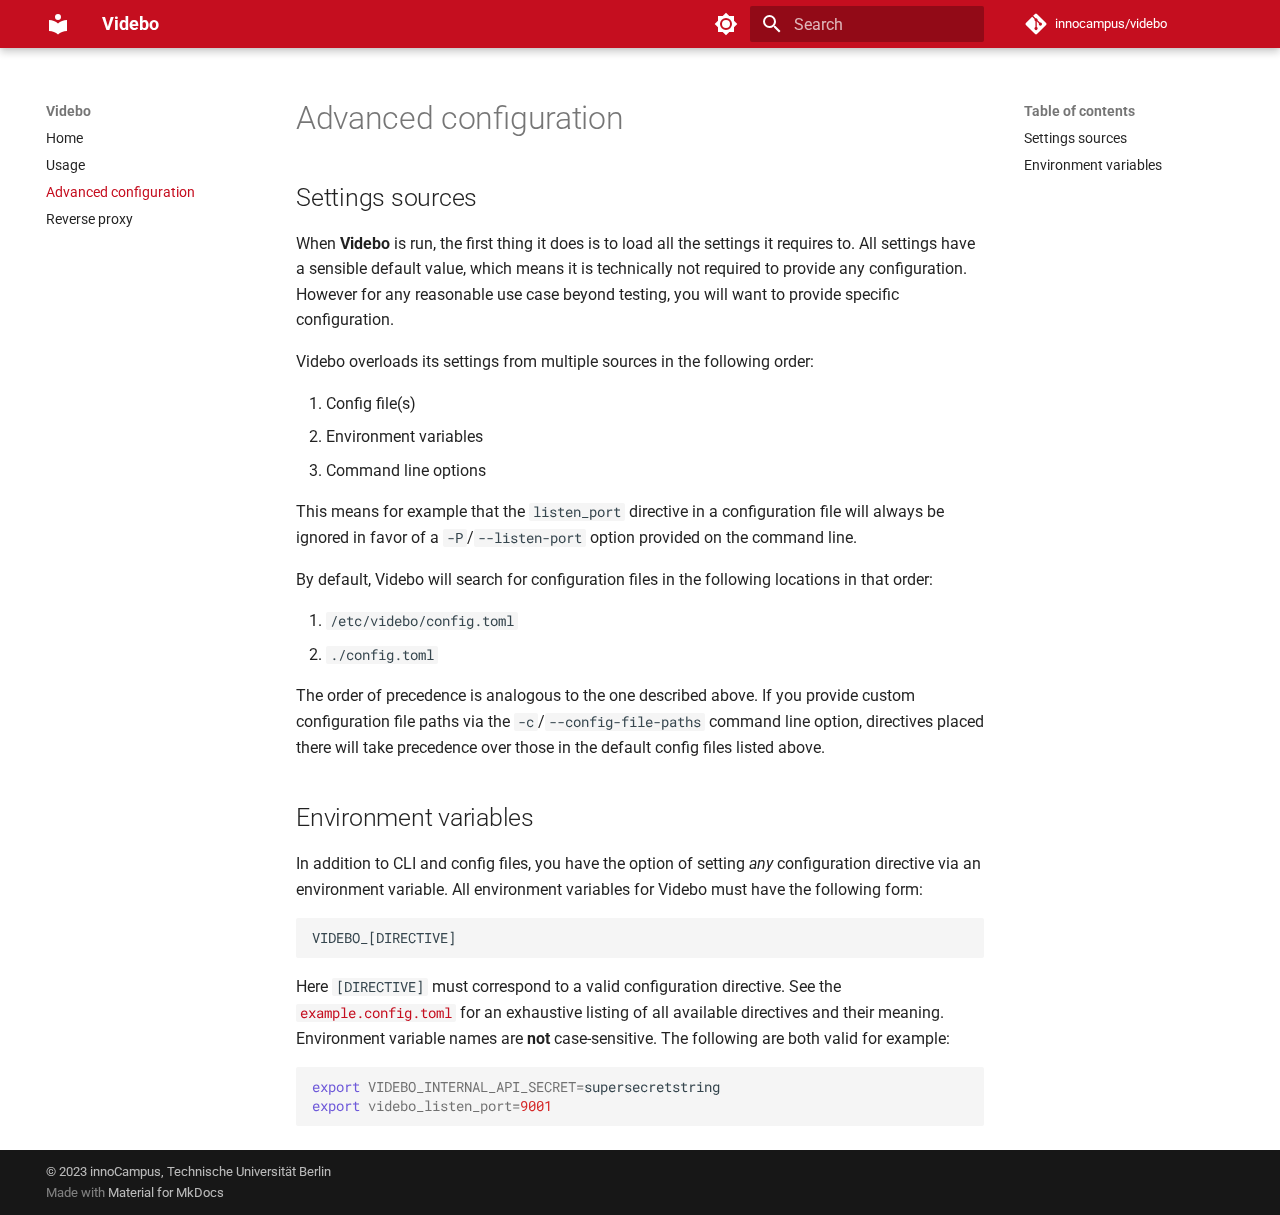
==== commit 72886b12: "Deployed 5965956 with MkDocs version: 1.4.2" ====
--- a/advanced-config/index.html
+++ b/advanced-config/index.html
@@ -440,7 +440,7 @@
       <div class="md-copyright">
   
     <div class="md-copyright__highlight">
-      © 2022 innoCampus, Technische Universität Berlin
+      © 2023 innoCampus, Technische Universität Berlin
     </div>
   
   
